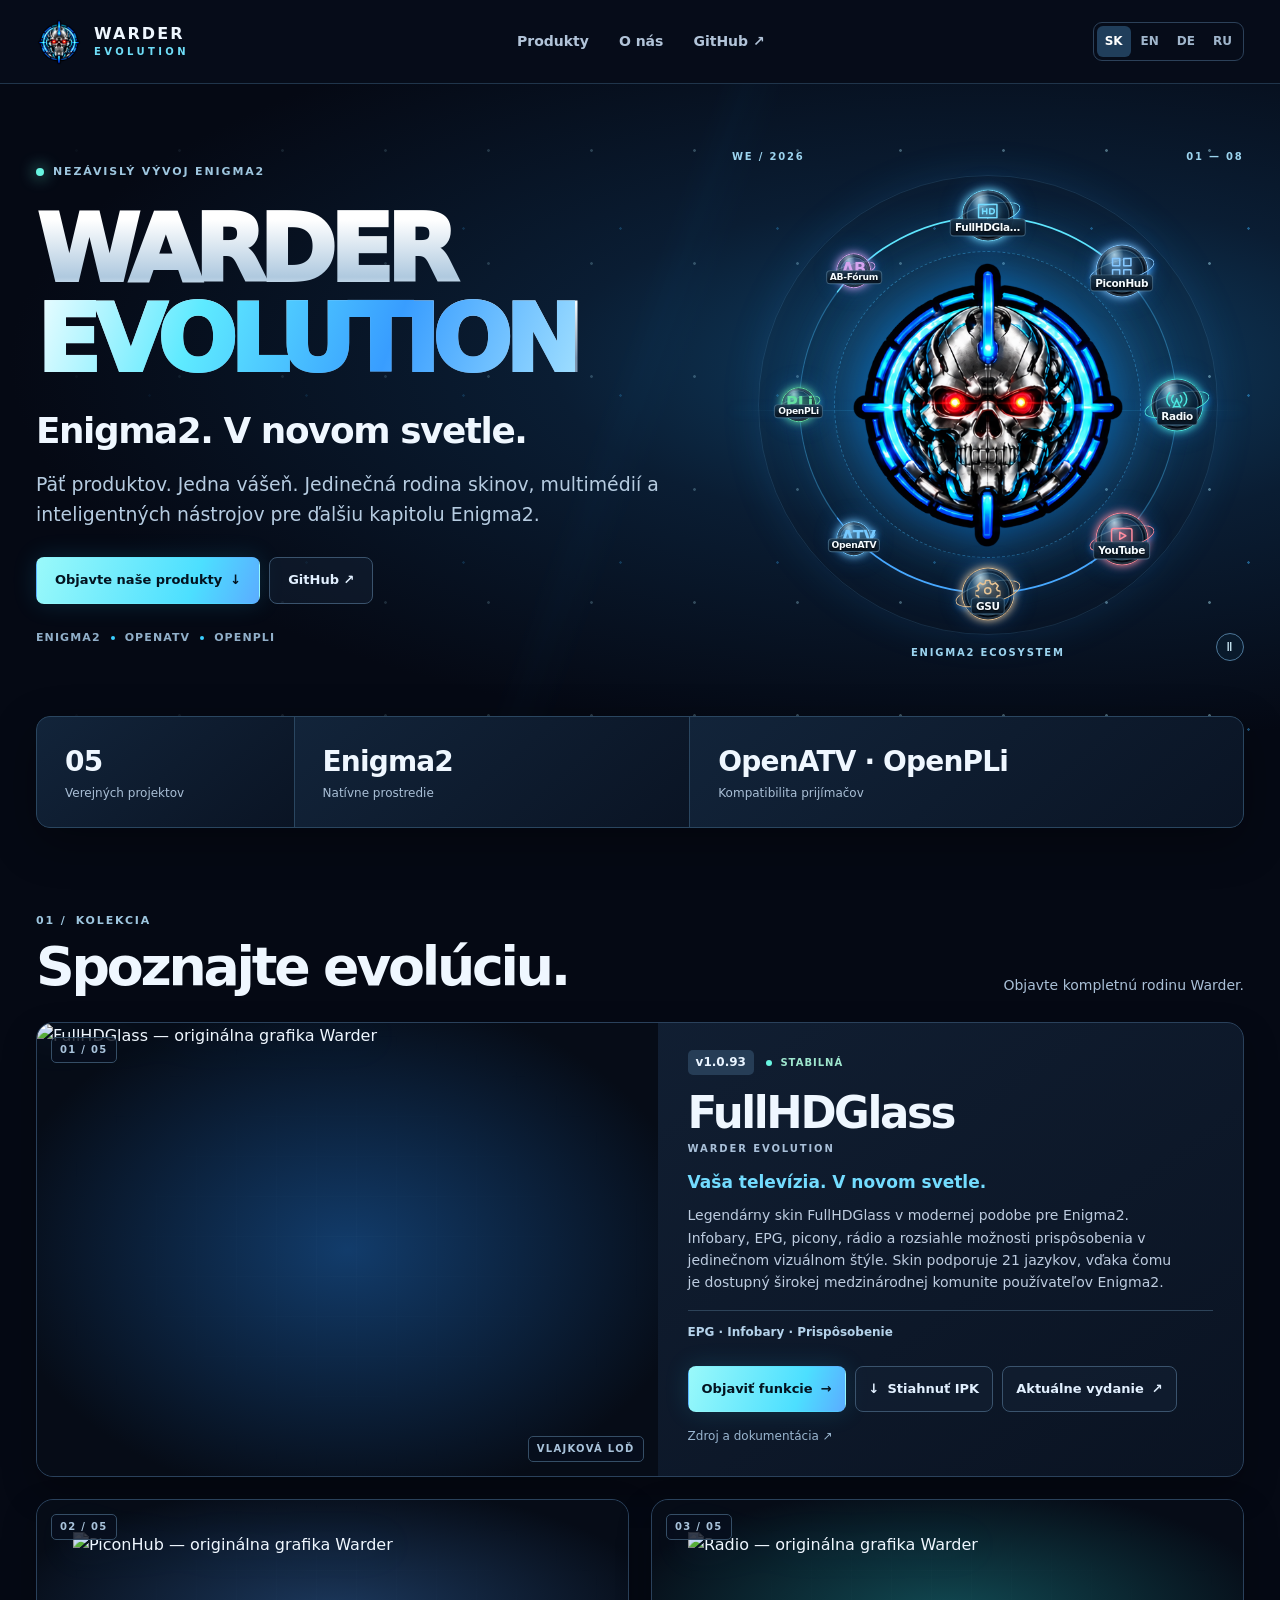
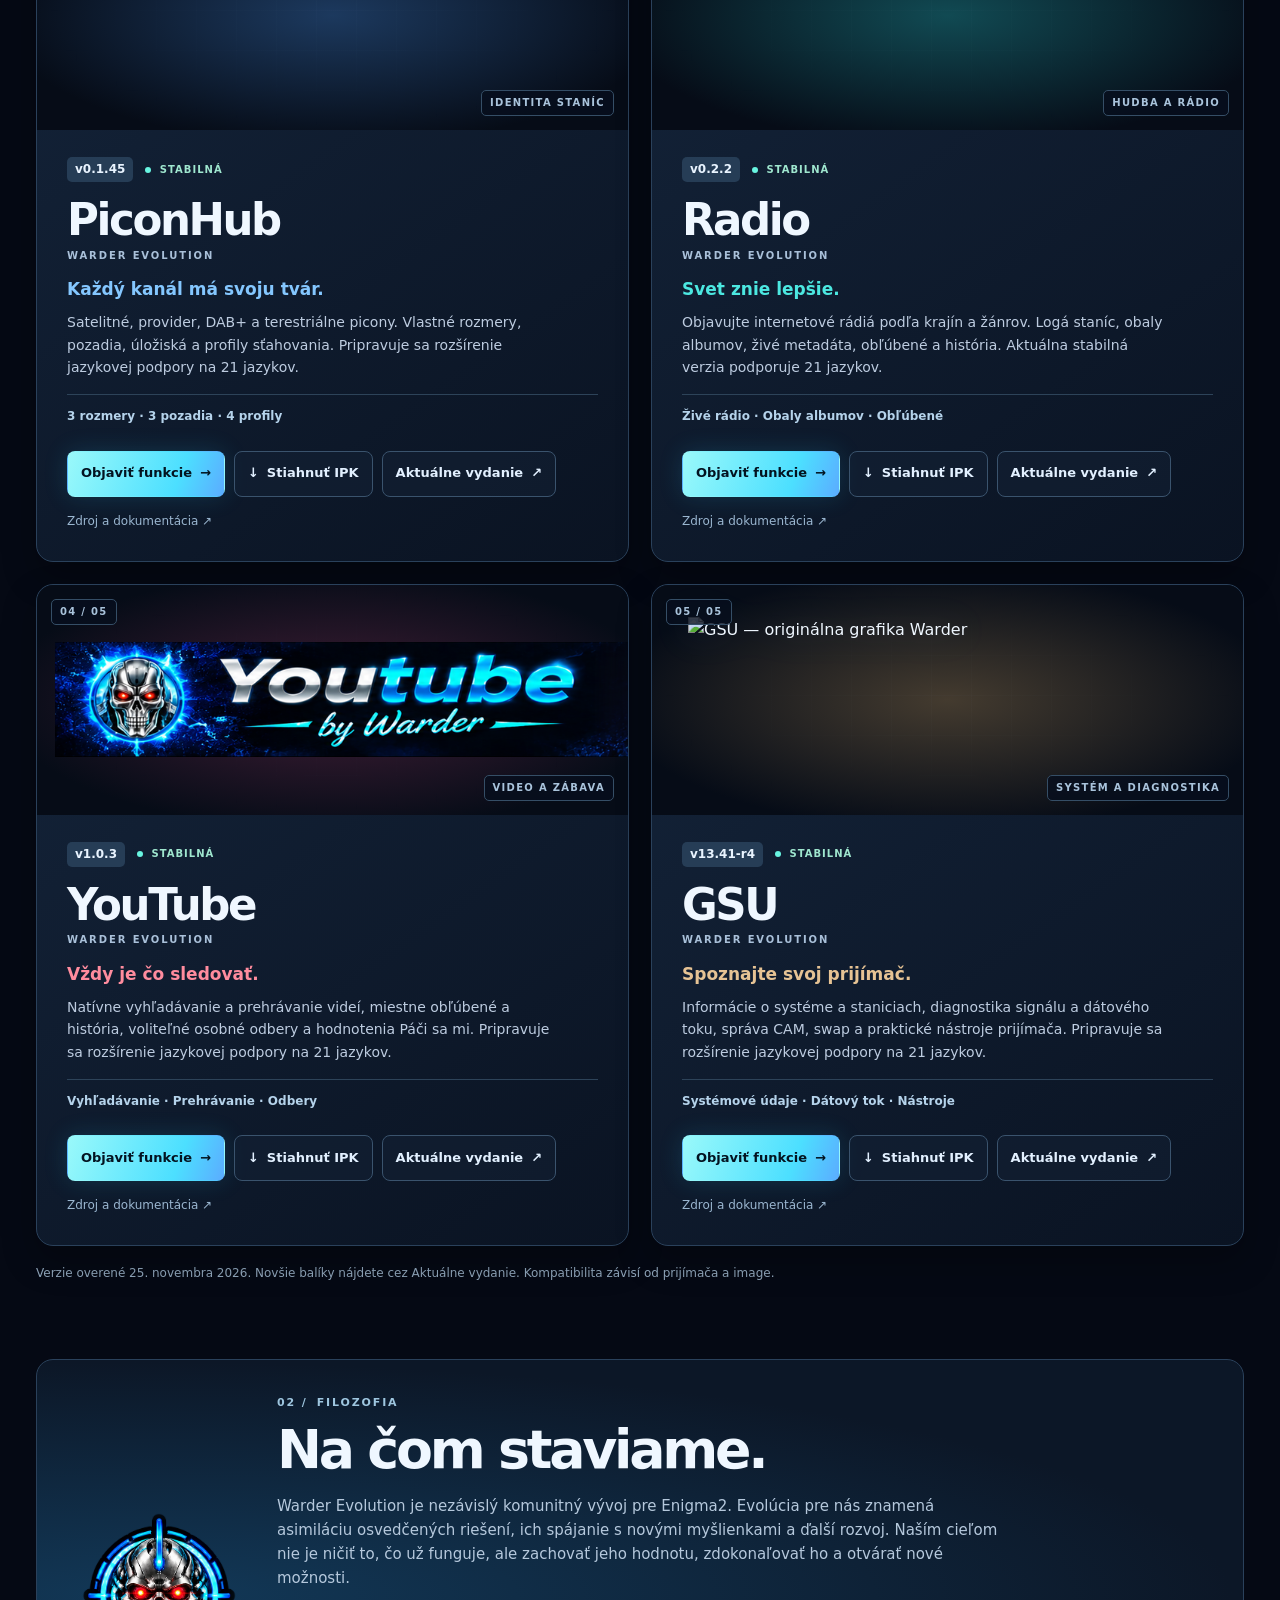
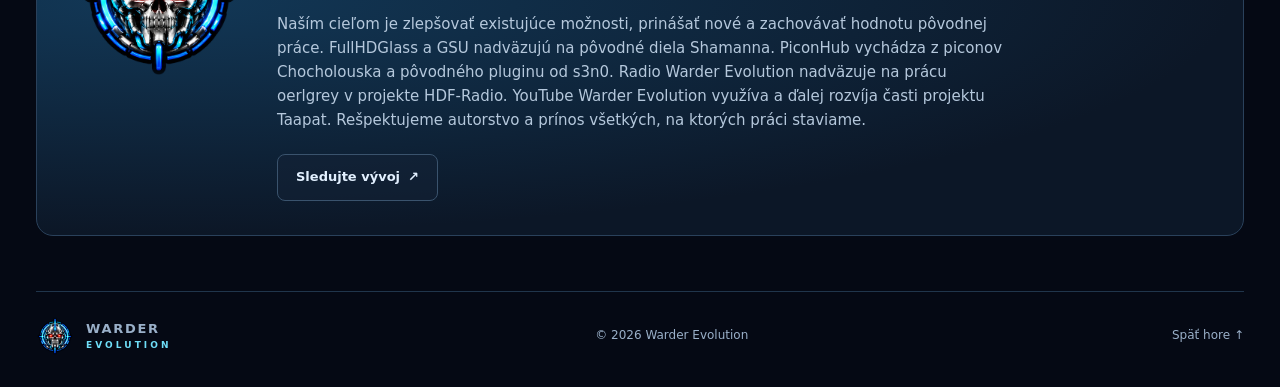
==== docs/index.html @ 446b2c95 "Make evolution the central principle of the Warder philosophy" ====
<!doctype html>
<html lang="sk" data-language="sk"><head><meta charset="utf-8"><meta name="viewport" content="width=device-width,initial-scale=1"><meta name="theme-color" content="#040813"><title data-text-sk="Warder Evolution — Enigma2. V novom svetle." data-text-en="Warder Evolution — Enigma2. Reimagined." data-text-de="Warder Evolution — Enigma2. Neu gedacht." data-text-ru="Warder Evolution — Enigma2. Новый взгляд.">Warder Evolution — Enigma2. V novom svetle.</title><meta name="description" content="Oficiálne projekty Warder Evolution pre Enigma2: FullHDGlass, PiconHub, Radio, YouTube a GSU." data-content-sk="Oficiálne projekty Warder Evolution pre Enigma2: FullHDGlass, PiconHub, Radio, YouTube a GSU." data-content-de="Offizielle Warder Evolution-Projekte für Enigma2: FullHDGlass, PiconHub, Radio, YouTube und GSU." data-content-ru="Официальные проекты Warder Evolution для Enigma2: FullHDGlass, PiconHub, Radio, YouTube и GSU." data-content-en="Official Warder Evolution projects for Enigma2: FullHDGlass, PiconHub, Radio, YouTube and GSU."><meta property="og:title" content="Warder Evolution — Enigma2. V novom svetle." data-content-sk="Warder Evolution — Enigma2. V novom svetle." data-content-en="Warder Evolution — Enigma2. Reimagined." data-content-de="Warder Evolution — Enigma2. Neu gedacht." data-content-ru="Warder Evolution — Enigma2. Новый взгляд."><meta property="og:description" content="Oficiálne projekty Warder Evolution pre Enigma2: FullHDGlass, PiconHub, Radio, YouTube a GSU." data-content-sk="Oficiálne projekty Warder Evolution pre Enigma2: FullHDGlass, PiconHub, Radio, YouTube a GSU." data-content-de="Offizielle Warder Evolution-Projekte für Enigma2: FullHDGlass, PiconHub, Radio, YouTube und GSU." data-content-ru="Официальные проекты Warder Evolution для Enigma2: FullHDGlass, PiconHub, Radio, YouTube и GSU." data-content-en="Five products. One passion."><meta property="og:url" content="https://warder-evolution.eu/"><meta property="og:image" content="https://warder-evolution.eu/portal-art/skull.png?v=20261125-skull1"><link rel="canonical" href="https://warder-evolution.eu/"><link rel="icon" href="portal-art/skull.png?v=20261125-skull1"><link rel="stylesheet" href="portal.css?v=20261125-orbit4"><script src="portal.js?v=20261125-langfix2" defer></script><link rel="stylesheet" href="portal-orbit.css?v=20261125-orbit6"><script src="portal-orbit.js?v=20261125-orbit5" defer></script><style id="warder-language-guard">span[hidden]{display:none!important}html[data-language="sk"] span[lang]:is(.sk,.en,.de,.ru):not([lang="sk"]){display:none!important}html[data-language="en"] span[lang]:is(.sk,.en,.de,.ru):not([lang="en"]){display:none!important}html[data-language="de"] span[lang]:is(.sk,.en,.de,.ru):not([lang="de"]){display:none!important}html[data-language="ru"] span[lang]:is(.sk,.en,.de,.ru):not([lang="ru"]){display:none!important}</style></head>
<body><a href="#main" class="skip"><span class="sk" lang="sk">Preskočiť na obsah</span><span class="en" lang="en" hidden>Skip to content</span><span class="de" lang="de" hidden>Zum Inhalt springen</span><span class="ru" lang="ru" hidden>Перейти к содержанию</span></a><header><nav class="shell nav" aria-label="Hlavná navigácia" data-aria-sk="Hlavná navigácia" data-aria-en="Main navigation" data-aria-de="Hauptnavigation" data-aria-ru="Главная навигация"><a class="brand" href="index.html"><img src="portal-art/skull.png?v=20261125-skull1" width="46" height="46" alt=""><span>WARDER<b>EVOLUTION</b></span></a><div class="nav-links"><a href="#products"><span class="sk" lang="sk">Produkty</span><span class="en" lang="en" hidden>Products</span><span class="de" lang="de" hidden>Produkte</span><span class="ru" lang="ru" hidden>Продукты</span></a><a href="#about"><span class="sk" lang="sk">O nás</span><span class="en" lang="en" hidden>About</span><span class="de" lang="de" hidden>Über uns</span><span class="ru" lang="ru" hidden>О нас</span></a><a href="https://github.com/Evolution-by-Warder">GitHub ↗</a></div><div class="languages" role="group" aria-label="Jazyk" data-aria-sk="Jazyk" data-aria-en="Language" data-aria-de="Sprache" data-aria-ru="Язык"><button data-lang="sk" lang="sk" aria-label="Slovenčina" aria-pressed="true">SK</button><button data-lang="en" lang="en" aria-label="English" aria-pressed="false">EN</button><button data-lang="de" lang="de" aria-label="Deutsch" aria-pressed="false">DE</button><button data-lang="ru" lang="ru" aria-label="Русский" aria-pressed="false">RU</button></div></nav></header>
<main id="main"><section class="hero"><div class="shell hero-inner"><div class="hero-copy"><div class="eyebrow"><i></i><span class="sk" lang="sk">NEZÁVISLÝ VÝVOJ ENIGMA2</span><span class="en" lang="en" hidden>INDEPENDENT ENIGMA2 DEVELOPMENT</span><span class="de" lang="de" hidden>UNABHÄNGIGE ENIGMA2-ENTWICKLUNG</span><span class="ru" lang="ru" hidden>НЕЗАВИСИМАЯ РАЗРАБОТКА ENIGMA2</span></div><h1>WARDER<br><span>EVOLUTION</span></h1><h2><span class="sk" lang="sk">Enigma2. V novom svetle.</span><span class="en" lang="en" hidden>Enigma2. Reimagined.</span><span class="de" lang="de" hidden>Enigma2. Neu gedacht.</span><span class="ru" lang="ru" hidden>Enigma2. Новый взгляд.</span></h2><p><span class="sk" lang="sk">Päť produktov. Jedna vášeň. Jedinečná rodina skinov, multimédií a inteligentných nástrojov pre ďalšiu kapitolu Enigma2.</span><span class="en" lang="en" hidden>Five products. One passion. A distinctive family of skins, entertainment and intelligent receiver tools for the next chapter of Enigma2.</span><span class="de" lang="de" hidden>Fünf Produkte. Eine Leidenschaft. Eine einzigartige Familie aus Skins, Unterhaltung und intelligenten Receiver-Werkzeugen für das nächste Kapitel von Enigma2.</span><span class="ru" lang="ru" hidden>Пять продуктов. Одна страсть. Уникальное семейство скинов, мультимедийных решений и умных инструментов для новой главы Enigma2.</span></p><div class="actions"><a class="btn primary" href="#products"><span class="sk" lang="sk">Objavte naše produkty</span><span class="en" lang="en" hidden>Explore the ecosystem</span><span class="de" lang="de" hidden>Das Ökosystem entdecken</span><span class="ru" lang="ru" hidden>Откройте для себя экосистему</span> ↓</a><a class="btn ghost" href="https://github.com/Evolution-by-Warder">GitHub ↗</a></div><div class="hero-platforms">ENIGMA2 <span></span> OPENATV <span></span> OPENPLI</div></div><div class="hero-visual"><div class="orbit o1"></div><div class="orbit o2"></div><div class="orbit o3"></div><div class="energy"></div><img class="skull" src="portal-art/skull.png?v=20261125-skull1" alt="" width="425" height="445"><span class="coord c1">WE / 2026</span><span class="coord c2">01 — 08</span><span class="coord c3">ENIGMA2 ECOSYSTEM</span><div class="beam"></div><template id="community-planets" data-target-count="8"><a href="https://www.opena.tv/" data-symbol="ATV" data-color="#76caff">OpenATV</a><a href="https://www.openpli.org/" data-symbol="PLi" data-color="#64dfa2">OpenPLi</a><a href="https://www.ab-forum.info/" data-symbol="AB" data-color="#d5a3ef">AB-Fórum</a></template><div class="planet-track" hidden></div><button class="orbit-toggle" type="button" hidden aria-label="Pozastaviť obeh planét">Ⅱ</button></div></div></section>
<div class="shell stats"><div><strong>05</strong><span><span class="sk" lang="sk">Verejných projektov</span><span class="en" lang="en" hidden>Public projects</span><span class="de" lang="de" hidden>Öffentliche Projekte</span><span class="ru" lang="ru" hidden>Открытые проекты</span></span></div><div><strong>Enigma2</strong><span><span class="sk" lang="sk">Natívne prostredie</span><span class="en" lang="en" hidden>Native experience</span><span class="de" lang="de" hidden>Native Benutzeroberfläche</span><span class="ru" lang="ru" hidden>Нативный интерфейс</span></span></div><div><strong>OpenATV · OpenPLi</strong><span><span class="sk" lang="sk">Kompatibilita prijímačov</span><span class="en" lang="en" hidden>Receiver compatibility</span><span class="de" lang="de" hidden>Receiver-Kompatibilität</span><span class="ru" lang="ru" hidden>Совместимость ресиверов</span></span></div></div>
<section class="shell catalog" id="products"><div class="section-heading"><div><div class="eyebrow">01 / <span class="sk" lang="sk">KOLEKCIA</span><span class="en" lang="en" hidden>THE COLLECTION</span><span class="de" lang="de" hidden>DIE KOLLEKTION</span><span class="ru" lang="ru" hidden>КОЛЛЕКЦИЯ</span></div><h2><span class="sk" lang="sk">Spoznajte evolúciu.</span><span class="en" lang="en" hidden>Meet the evolution.</span><span class="de" lang="de" hidden>Entdecken Sie die Evolution.</span><span class="ru" lang="ru" hidden>Познакомьтесь с эволюцией.</span></h2></div><p><span class="sk" lang="sk">Objavte kompletnú rodinu Warder.</span><span class="en" lang="en" hidden>Discover the complete Warder family.</span><span class="de" lang="de" hidden>Entdecken Sie die gesamte Warder-Familie.</span><span class="ru" lang="ru" hidden>Откройте для себя всё семейство Warder.</span></p></div><div class="products"><article class="product glass" id="glass" data-planet-icon="display"><div class="art"><span class="number">01 / 05</span><img src="https://raw.githubusercontent.com/Evolution-by-Warder/FullHDGlass-Warder-Evolution/08b5e6fe2870d8d6908b780c7a31ac18046da009/source/package-root/usr/share/enigma2/hd_glass17/prev.png" alt="FullHDGlass — originálna grafika Warder" data-alt-sk="FullHDGlass — originálna grafika Warder" data-alt-en="FullHDGlass — original Warder product artwork" data-alt-de="FullHDGlass — Originalgrafik von Warder" data-alt-ru="FullHDGlass — оригинальная графика Warder" ><span class="art-type"><span class="sk" lang="sk">VLAJKOVÁ LOĎ</span><span class="en" lang="en" hidden>THE FLAGSHIP</span><span class="de" lang="de" hidden>DAS FLAGGSCHIFF</span><span class="ru" lang="ru" hidden>ФЛАГМАН</span></span></div><div class="product-copy"><div class="meta"><span class="ver">v1.0.93</span><span class="status"><i></i> <span class="sk" lang="sk">STABILNÁ</span><span class="en" lang="en" hidden>STABLE</span><span class="de" lang="de" hidden>STABIL</span><span class="ru" lang="ru" hidden>СТАБИЛЬНАЯ</span></span></div><h3><a class="product-card-link" href="fullhdglass.html">FullHDGlass<small>WARDER EVOLUTION</small></a></h3><h4><span class="sk" lang="sk">Vaša televízia. V novom svetle.</span><span class="en" lang="en" hidden>Your television. Reimagined.</span><span class="de" lang="de" hidden>Ihr Fernsehen. Neu gedacht.</span><span class="ru" lang="ru" hidden>Ваше телевидение. Новый взгляд.</span></h4><p><span class="sk" lang="sk">Legendárny skin FullHDGlass v modernej podobe pre Enigma2. Infobary, EPG, picony, rádio a rozsiahle možnosti prispôsobenia v jedinečnom vizuálnom štýle. Skin podporuje 21 jazykov, vďaka čomu je dostupný širokej medzinárodnej komunite používateľov Enigma2.</span><span class="en" lang="en" hidden>The legendary FullHDGlass skin, evolved for modern Enigma2. Infobars, EPG, picons, radio and extensive personalisation in one distinctive visual experience. The skin supports 21 languages, making it accessible to the international Enigma2 community.</span><span class="de" lang="de" hidden>Der legendäre FullHDGlass-Skin, weiterentwickelt für modernes Enigma2. Infoleisten, EPG, Picons, Radio und umfangreiche Personalisierung in einem unverwechselbaren Design. Der Skin unterstützt 21 Sprachen und ist damit für die internationale Enigma2-Community zugänglich.</span><span class="ru" lang="ru" hidden>Легендарный скин FullHDGlass, обновлённый для современной Enigma2. Инфобары, EPG, пиконы, радио и широкие возможности персонализации в едином узнаваемом стиле. Скин поддерживает 21 язык и доступен международному сообществу Enigma2.</span></p><div class="features"><span class="sk" lang="sk">EPG · Infobary · Prispôsobenie</span><span class="en" lang="en" hidden>EPG · Infobars · Personalisation</span><span class="de" lang="de" hidden>EPG · Infoleisten · Personalisierung</span><span class="ru" lang="ru" hidden>EPG · Инфобары · Персонализация</span></div><div class="actions"><a class="btn primary" href="fullhdglass.html"><span class="sk" lang="sk">Objaviť funkcie</span><span class="en" lang="en" hidden>Discover features</span><span class="de" lang="de" hidden>Funktionen entdecken</span><span class="ru" lang="ru" hidden>Изучить возможности</span> →</a><a class="btn ghost" href="https://github.com/Evolution-by-Warder/FullHDGlass-Warder-Evolution/releases/download/v1.0.93/enigma2-plugin-skins-fullhdglass_1.0.93_all.ipk">↓ <span class="sk" lang="sk">Stiahnuť IPK</span><span class="en" lang="en" hidden>Download IPK</span><span class="de" lang="de" hidden>IPK herunterladen</span><span class="ru" lang="ru" hidden>Скачать IPK</span></a><a class="btn ghost" href="https://github.com/Evolution-by-Warder/FullHDGlass-Warder-Evolution/releases/latest"><span class="sk" lang="sk">Aktuálne vydanie</span><span class="en" lang="en" hidden>Latest release</span><span class="de" lang="de" hidden>Neueste Version</span><span class="ru" lang="ru" hidden>Последняя версия</span> ↗</a></div><div class="details"><a href="https://github.com/Evolution-by-Warder/FullHDGlass-Warder-Evolution"><span class="sk" lang="sk">Zdroj a dokumentácia</span><span class="en" lang="en" hidden>Source &amp; documentation</span><span class="de" lang="de" hidden>Quellcode und Dokumentation</span><span class="ru" lang="ru" hidden>Исходный код и документация</span> ↗</a></div></div></article><article class="product picon" id="picon" data-planet-icon="grid"><div class="art"><span class="number">02 / 05</span><img src="https://raw.githubusercontent.com/Evolution-by-Warder/PiconHub-Warder-Evolution/36c2ee583a073f28aa134f26f960556ee0585b25/plugin/artwork/templates/warder-brand/piconhub-master.png" alt="PiconHub — originálna grafika Warder" data-alt-sk="PiconHub — originálna grafika Warder" data-alt-en="PiconHub — original Warder product artwork" data-alt-de="PiconHub — Originalgrafik von Warder" data-alt-ru="PiconHub — оригинальная графика Warder" loading="lazy"><span class="art-type"><span class="sk" lang="sk">IDENTITA STANÍC</span><span class="en" lang="en" hidden>CHANNEL IDENTITY</span><span class="de" lang="de" hidden>SENDERIDENTITÄT</span><span class="ru" lang="ru" hidden>СТИЛЬ КАНАЛОВ</span></span></div><div class="product-copy"><div class="meta"><span class="ver">v0.1.45</span><span class="status"><i></i> <span class="sk" lang="sk">STABILNÁ</span><span class="en" lang="en" hidden>STABLE</span><span class="de" lang="de" hidden>STABIL</span><span class="ru" lang="ru" hidden>СТАБИЛЬНАЯ</span></span></div><h3><a class="product-card-link" href="piconhub.html">PiconHub<small>WARDER EVOLUTION</small></a></h3><h4><span class="sk" lang="sk">Každý kanál má svoju tvár.</span><span class="en" lang="en" hidden>Every channel has a face.</span><span class="de" lang="de" hidden>Jeder Sender hat ein Gesicht.</span><span class="ru" lang="ru" hidden>У каждого канала своё лицо.</span></h4><p><span class="sk" lang="sk">Satelitné, provider, DAB+ a terestriálne picony. Vlastné rozmery, pozadia, úložiská a profily sťahovania. Pripravuje sa rozšírenie jazykovej podpory na 21 jazykov.</span><span class="en" lang="en" hidden>Satellite, provider, DAB+ and terrestrial picons. Choose your dimensions, backgrounds, storage and download profiles. Language support is planned to expand to 21 languages.</span><span class="de" lang="de" hidden>Satelliten-, Anbieter-, DAB+- und terrestrische Picons. Wählen Sie Größen, Hintergründe, Speicherort und Downloadprofile. Die Erweiterung der Sprachunterstützung auf 21 Sprachen ist geplant.</span><span class="ru" lang="ru" hidden>Спутниковые, провайдерские, DAB+ и эфирные пиконы. Выбирайте размеры, фоны, место хранения и профили загрузки. Планируется расширение языковой поддержки до 21 языка.</span></p><div class="features"><span class="sk" lang="sk">3 rozmery · 3 pozadia · 4 profily</span><span class="en" lang="en" hidden>3 sizes · 3 backgrounds · 4 profiles</span><span class="de" lang="de" hidden>3 Größen · 3 Hintergründe · 4 Profile</span><span class="ru" lang="ru" hidden>3 размера · 3 фона · 4 профиля</span></div><div class="actions"><a class="btn primary" href="piconhub.html"><span class="sk" lang="sk">Objaviť funkcie</span><span class="en" lang="en" hidden>Discover features</span><span class="de" lang="de" hidden>Funktionen entdecken</span><span class="ru" lang="ru" hidden>Изучить возможности</span> →</a><a class="btn ghost" href="https://github.com/Evolution-by-Warder/PiconHub-Warder-Evolution/releases/download/v0.1.45/enigma2-plugin-extensions-piconhub_0.1.45_all.ipk">↓ <span class="sk" lang="sk">Stiahnuť IPK</span><span class="en" lang="en" hidden>Download IPK</span><span class="de" lang="de" hidden>IPK herunterladen</span><span class="ru" lang="ru" hidden>Скачать IPK</span></a><a class="btn ghost" href="https://github.com/Evolution-by-Warder/PiconHub-Warder-Evolution/releases/latest"><span class="sk" lang="sk">Aktuálne vydanie</span><span class="en" lang="en" hidden>Latest release</span><span class="de" lang="de" hidden>Neueste Version</span><span class="ru" lang="ru" hidden>Последняя версия</span> ↗</a></div><div class="details"><a href="https://github.com/Evolution-by-Warder/PiconHub-Warder-Evolution"><span class="sk" lang="sk">Zdroj a dokumentácia</span><span class="en" lang="en" hidden>Source &amp; documentation</span><span class="de" lang="de" hidden>Quellcode und Dokumentation</span><span class="ru" lang="ru" hidden>Исходный код и документация</span> ↗</a></div></div></article><article class="product radio" id="radio" data-planet-icon="radio"><div class="art"><span class="number">03 / 05</span><img src="https://raw.githubusercontent.com/Evolution-by-Warder/Radio-Warder-Evolution/0c540f72bbe47e8ba2020b6e7ecff64c8a9edb44/src/WarderRadio/artwork/warder-radio-logo.png" alt="Radio — originálna grafika Warder" data-alt-sk="Radio — originálna grafika Warder" data-alt-en="Radio — original Warder product artwork" data-alt-de="Radio — Originalgrafik von Warder" data-alt-ru="Radio — оригинальная графика Warder" loading="lazy"><span class="art-type"><span class="sk" lang="sk">HUDBA A RÁDIO</span><span class="en" lang="en" hidden>MUSIC &amp; RADIO</span><span class="de" lang="de" hidden>MUSIK UND RADIO</span><span class="ru" lang="ru" hidden>МУЗЫКА И РАДИО</span></span></div><div class="product-copy"><div class="meta"><span class="ver">v0.2.2</span><span class="status"><i></i> <span class="sk" lang="sk">STABILNÁ</span><span class="en" lang="en" hidden>STABLE</span><span class="de" lang="de" hidden>STABIL</span><span class="ru" lang="ru" hidden>СТАБИЛЬНАЯ</span></span></div><h3><a class="product-card-link" href="radio.html">Radio<small>WARDER EVOLUTION</small></a></h3><h4><span class="sk" lang="sk">Svet znie lepšie.</span><span class="en" lang="en" hidden>The world sounds better.</span><span class="de" lang="de" hidden>Die Welt klingt besser.</span><span class="ru" lang="ru" hidden>Мир звучит лучше.</span></h4><p><span class="sk" lang="sk">Objavujte internetové rádiá podľa krajín a žánrov. Logá staníc, obaly albumov, živé metadáta, obľúbené a história. Aktuálna stabilná verzia podporuje 21 jazykov.</span><span class="en" lang="en" hidden>Discover internet radio by country and genre, with station logos, album artwork, live metadata, favourites and history. The current stable version supports 21 languages.</span><span class="de" lang="de" hidden>Entdecken Sie Internetradio nach Land und Genre, mit Senderlogos, Albumcovern, Live-Metadaten, Favoriten und Verlauf. Die aktuelle stabile Version unterstützt 21 Sprachen.</span><span class="ru" lang="ru" hidden>Открывайте интернет-радио по странам и жанрам, с логотипами станций, обложками альбомов, метаданными, избранным и историей. Текущая стабильная версия поддерживает 21 язык.</span></p><div class="features"><span class="sk" lang="sk">Živé rádio · Obaly albumov · Obľúbené</span><span class="en" lang="en" hidden>Live radio · Album artwork · Favourites</span><span class="de" lang="de" hidden>Live-Radio · Albumcover · Favoriten</span><span class="ru" lang="ru" hidden>Радио · Обложки альбомов · Избранное</span></div><div class="actions"><a class="btn primary" href="radio.html"><span class="sk" lang="sk">Objaviť funkcie</span><span class="en" lang="en" hidden>Discover features</span><span class="de" lang="de" hidden>Funktionen entdecken</span><span class="ru" lang="ru" hidden>Изучить возможности</span> →</a><a class="btn ghost" href="https://github.com/Evolution-by-Warder/Radio-Warder-Evolution/releases/download/warder-radio-v0.2.2/enigma2-plugin-extensions-radio-warder-evolution_0.2.2_all.ipk">↓ <span class="sk" lang="sk">Stiahnuť IPK</span><span class="en" lang="en" hidden>Download IPK</span><span class="de" lang="de" hidden>IPK herunterladen</span><span class="ru" lang="ru" hidden>Скачать IPK</span></a><a class="btn ghost" href="https://github.com/Evolution-by-Warder/Radio-Warder-Evolution/releases/latest"><span class="sk" lang="sk">Aktuálne vydanie</span><span class="en" lang="en" hidden>Latest release</span><span class="de" lang="de" hidden>Neueste Version</span><span class="ru" lang="ru" hidden>Последняя версия</span> ↗</a></div><div class="details"><a href="https://github.com/Evolution-by-Warder/Radio-Warder-Evolution"><span class="sk" lang="sk">Zdroj a dokumentácia</span><span class="en" lang="en" hidden>Source &amp; documentation</span><span class="de" lang="de" hidden>Quellcode und Dokumentation</span><span class="ru" lang="ru" hidden>Исходный код и документация</span> ↗</a></div></div></article><article class="product youtube" id="youtube" data-planet-icon="play"><div class="art"><span class="number">04 / 05</span><img src="portal-art/youtube-header.png" alt="YouTube — originálna grafika Warder" data-alt-sk="YouTube — originálna grafika Warder" data-alt-en="YouTube — original Warder product artwork" data-alt-de="YouTube — Originalgrafik von Warder" data-alt-ru="YouTube — оригинальная графика Warder" loading="lazy"><span class="art-type"><span class="sk" lang="sk">VIDEO A ZÁBAVA</span><span class="en" lang="en" hidden>VIDEO &amp; ENTERTAINMENT</span><span class="de" lang="de" hidden>VIDEO UND UNTERHALTUNG</span><span class="ru" lang="ru" hidden>ВИДЕО И РАЗВЛЕЧЕНИЯ</span></span></div><div class="product-copy"><div class="meta"><span class="ver">v1.0.3</span><span class="status"><i></i> <span class="sk" lang="sk">STABILNÁ</span><span class="en" lang="en" hidden>STABLE</span><span class="de" lang="de" hidden>STABIL</span><span class="ru" lang="ru" hidden>СТАБИЛЬНАЯ</span></span></div><h3><a class="product-card-link" href="youtube-warder.html">YouTube<small>WARDER EVOLUTION</small></a></h3><h4><span class="sk" lang="sk">Vždy je čo sledovať.</span><span class="en" lang="en" hidden>More to watch.</span><span class="de" lang="de" hidden>Mehr zu sehen.</span><span class="ru" lang="ru" hidden>Больше интересных видео.</span></h4><p><span class="sk" lang="sk">Natívne vyhľadávanie a prehrávanie videí, miestne obľúbené a história, voliteľné osobné odbery a hodnotenia Páči sa mi. Pripravuje sa rozšírenie jazykovej podpory na 21 jazykov.</span><span class="en" lang="en" hidden>Native video search and playback, local favourites and history, optional personal subscriptions and Likes. Language support is planned to expand to 21 languages.</span><span class="de" lang="de" hidden>Native Videosuche und Wiedergabe, lokale Favoriten und Verlauf sowie optionale persönliche Abos und Likes. Die Erweiterung der Sprachunterstützung auf 21 Sprachen ist geplant.</span><span class="ru" lang="ru" hidden>Нативный поиск и воспроизведение видео, локальное избранное и история, опциональные личные подписки и отметки «Нравится». Планируется расширение языковой поддержки до 21 языка.</span></p><div class="features"><span class="sk" lang="sk">Vyhľadávanie · Prehrávanie · Odbery</span><span class="en" lang="en" hidden>Video search · Native playback · Subscriptions</span><span class="de" lang="de" hidden>Videosuche · Native Wiedergabe · Abos</span><span class="ru" lang="ru" hidden>Поиск видео · Нативное воспроизведение · Подписки</span></div><div class="actions"><a class="btn primary" href="youtube-warder.html"><span class="sk" lang="sk">Objaviť funkcie</span><span class="en" lang="en" hidden>Discover features</span><span class="de" lang="de" hidden>Funktionen entdecken</span><span class="ru" lang="ru" hidden>Изучить возможности</span> →</a><a class="btn ghost" href="https://github.com/Evolution-by-Warder/YouTube-Warder-Evolution/releases/download/youtube-warder-v1.0.3/enigma2-plugin-extensions-youtube-warder-evolution_1.0.3_all.ipk">↓ <span class="sk" lang="sk">Stiahnuť IPK</span><span class="en" lang="en" hidden>Download IPK</span><span class="de" lang="de" hidden>IPK herunterladen</span><span class="ru" lang="ru" hidden>Скачать IPK</span></a><a class="btn ghost" href="https://github.com/Evolution-by-Warder/YouTube-Warder-Evolution/releases/latest"><span class="sk" lang="sk">Aktuálne vydanie</span><span class="en" lang="en" hidden>Latest release</span><span class="de" lang="de" hidden>Neueste Version</span><span class="ru" lang="ru" hidden>Последняя версия</span> ↗</a></div><div class="details"><a href="https://github.com/Evolution-by-Warder/YouTube-Warder-Evolution"><span class="sk" lang="sk">Zdroj a dokumentácia</span><span class="en" lang="en" hidden>Source &amp; documentation</span><span class="de" lang="de" hidden>Quellcode und Dokumentation</span><span class="ru" lang="ru" hidden>Исходный код и документация</span> ↗</a></div></div></article><article class="product gsu" id="gsu" data-planet-icon="gear"><div class="art"><span class="number">05 / 05</span><img src="https://raw.githubusercontent.com/Evolution-by-Warder/GSU-Warder-Evolution/b173e1cdf7eb30d11821129ba3a0d14971813d76/plugin/artwork/warder-plugin-master.png" alt="GSU — originálna grafika Warder" data-alt-sk="GSU — originálna grafika Warder" data-alt-en="GSU — original Warder product artwork" data-alt-de="GSU — Originalgrafik von Warder" data-alt-ru="GSU — оригинальная графика Warder" loading="lazy"><span class="art-type"><span class="sk" lang="sk">SYSTÉM A DIAGNOSTIKA</span><span class="en" lang="en" hidden>SYSTEM &amp; DIAGNOSTICS</span><span class="de" lang="de" hidden>SYSTEM UND DIAGNOSE</span><span class="ru" lang="ru" hidden>СИСТЕМА И ДИАГНОСТИКА</span></span></div><div class="product-copy"><div class="meta"><span class="ver">v13.41-r4</span><span class="status"><i></i> <span class="sk" lang="sk">STABILNÁ</span><span class="en" lang="en" hidden>STABLE</span><span class="de" lang="de" hidden>STABIL</span><span class="ru" lang="ru" hidden>СТАБИЛЬНАЯ</span></span></div><h3><a class="product-card-link" href="gsu.html">GSU<small>WARDER EVOLUTION</small></a></h3><h4><span class="sk" lang="sk">Spoznajte svoj prijímač.</span><span class="en" lang="en" hidden>Know your receiver.</span><span class="de" lang="de" hidden>Lernen Sie Ihren Receiver kennen.</span><span class="ru" lang="ru" hidden>Узнайте свой ресивер.</span></h4><p><span class="sk" lang="sk">Informácie o systéme a staniciach, diagnostika signálu a dátového toku, správa CAM, swap a praktické nástroje prijímača. Pripravuje sa rozšírenie jazykovej podpory na 21 jazykov.</span><span class="en" lang="en" hidden>System and channel information, signal and bitrate diagnostics, CAM management, swap and practical receiver utilities. Language support is planned to expand to 21 languages.</span><span class="de" lang="de" hidden>System- und Senderinformationen, Signal- und Bitratendiagnose, CAM-Verwaltung, Swap und praktische Receiver-Werkzeuge. Die Erweiterung der Sprachunterstützung auf 21 Sprachen ist geplant.</span><span class="ru" lang="ru" hidden>Информация о системе и каналах, диагностика сигнала и битрейта, управление CAM, swap и полезные инструменты ресивера. Планируется расширение языковой поддержки до 21 языка.</span></p><div class="features"><span class="sk" lang="sk">Systémové údaje · Dátový tok · Nástroje</span><span class="en" lang="en" hidden>System info · Bitrate · Receiver tools</span><span class="de" lang="de" hidden>Systeminfo · Bitrate · Receiver-Werkzeuge</span><span class="ru" lang="ru" hidden>Системные данные · Битрейт · Инструменты</span></div><div class="actions"><a class="btn primary" href="gsu.html"><span class="sk" lang="sk">Objaviť funkcie</span><span class="en" lang="en" hidden>Discover features</span><span class="de" lang="de" hidden>Funktionen entdecken</span><span class="ru" lang="ru" hidden>Изучить возможности</span> →</a><a class="btn ghost" href="https://github.com/Evolution-by-Warder/GSU-Warder-Evolution/releases/download/v13.41-r4/enigma2-plugin-extensions-gsu_13.41-r4_all.ipk">↓ <span class="sk" lang="sk">Stiahnuť IPK</span><span class="en" lang="en" hidden>Download IPK</span><span class="de" lang="de" hidden>IPK herunterladen</span><span class="ru" lang="ru" hidden>Скачать IPK</span></a><a class="btn ghost" href="https://github.com/Evolution-by-Warder/GSU-Warder-Evolution/releases/latest"><span class="sk" lang="sk">Aktuálne vydanie</span><span class="en" lang="en" hidden>Latest release</span><span class="de" lang="de" hidden>Neueste Version</span><span class="ru" lang="ru" hidden>Последняя версия</span> ↗</a></div><div class="details"><a href="https://github.com/Evolution-by-Warder/GSU-Warder-Evolution"><span class="sk" lang="sk">Zdroj a dokumentácia</span><span class="en" lang="en" hidden>Source &amp; documentation</span><span class="de" lang="de" hidden>Quellcode und Dokumentation</span><span class="ru" lang="ru" hidden>Исходный код и документация</span> ↗</a></div></div></article></div><p class="snapshot"><span class="sk" lang="sk">Verzie overené 25. novembra 2026. Novšie balíky nájdete cez Aktuálne vydanie. Kompatibilita závisí od prijímača a image.</span><span class="en" lang="en" hidden>Versions verified 25 November 2026. Use Latest release to find newer builds. Compatibility depends on your receiver and image.</span><span class="de" lang="de" hidden>Versionen geprüft am 25. November 2026. Neuere Builds finden Sie unter Neueste Version. Die Kompatibilität hängt von Receiver und Image ab.</span><span class="ru" lang="ru" hidden>Версии проверены 25 ноября 2026 г. Новые сборки доступны по ссылке «Последняя версия». Совместимость зависит от ресивера и образа.</span></p></section>
<section id="about" class="shell about"><div class="about-icon"><img src="portal-art/skull.png?v=20261125-skull1" alt="" loading="lazy"></div><div><div class="eyebrow">02 / <span class="sk" lang="sk">FILOZOFIA</span><span class="en" lang="en" hidden>THE PHILOSOPHY</span><span class="de" lang="de" hidden>DIE PHILOSOPHIE</span><span class="ru" lang="ru" hidden>ФИЛОСОФИЯ</span></div><h2><span class="sk" lang="sk">Na čom staviame.</span><span class="en" lang="en" hidden>What we build on.</span><span class="de" lang="de" hidden>Worauf wir aufbauen.</span><span class="ru" lang="ru" hidden>На чём мы строим.</span></h2><p><span class="sk" lang="sk">Warder Evolution je nezávislý komunitný vývoj pre Enigma2. Evolúcia pre nás znamená asimiláciu osvedčených riešení, ich spájanie s novými myšlienkami a ďalší rozvoj. Naším cieľom nie je ničiť to, čo už funguje, ale zachovať jeho hodnotu, zdokonaľovať ho a otvárať nové možnosti.</span><span class="en" lang="en" hidden>Warder Evolution is an independent community development project for Enigma2. For us, evolution means assimilating proven solutions, combining them with new ideas and developing them further. Our aim is not to destroy what already works, but to preserve its value, improve it and open up new possibilities.</span><span class="de" lang="de" hidden>Warder Evolution ist ein unabhängiges Community-Entwicklungsprojekt für Enigma2. Evolution bedeutet für uns, bewährte Lösungen zu assimilieren, sie mit neuen Ideen zu verbinden und weiterzuentwickeln. Unser Ziel ist es nicht, zu zerstören, was bereits funktioniert, sondern dessen Wert zu bewahren, es zu verbessern und neue Möglichkeiten zu eröffnen.</span><span class="ru" lang="ru" hidden>Warder Evolution — независимый проект сообщества по развитию Enigma2. Для нас эволюция означает ассимиляцию проверенных решений, их объединение с новыми идеями и дальнейшее развитие. Наша цель — не разрушать то, что уже работает, а сохранять его ценность, совершенствовать и открывать новые возможности.</span></p><p><span class="sk" lang="sk">Naším cieľom je zlepšovať existujúce možnosti, prinášať nové a zachovávať hodnotu pôvodnej práce. FullHDGlass a GSU nadväzujú na pôvodné diela Shamanna. PiconHub vychádza z piconov Chocholouska a pôvodného pluginu od s3n0. Radio Warder Evolution nadväzuje na prácu oerlgrey v projekte HDF-Radio. YouTube Warder Evolution využíva a ďalej rozvíja časti projektu Taapat. Rešpektujeme autorstvo a prínos všetkých, na ktorých práci staviame.</span><span class="en" lang="en" hidden>Our aim is to improve existing capabilities, introduce new ones and preserve the value of the original work. FullHDGlass and GSU build on the original work of Shamann. PiconHub draws on Chocholousek's picons and the original plugin by s3n0. Radio Warder Evolution builds on oerlgrey's work on HDF-Radio. YouTube Warder Evolution incorporates and further develops parts of Taapat's project. We respect the authorship and contributions of everyone whose work we build on.</span><span class="de" lang="de" hidden>Unser Ziel ist es, bestehende Möglichkeiten zu verbessern, neue zu schaffen und den Wert der ursprünglichen Arbeit zu bewahren. FullHDGlass und GSU bauen auf den ursprünglichen Arbeiten von Shamann auf. PiconHub basiert auf den Picons von Chocholousek und dem ursprünglichen Plugin von s3n0. Radio Warder Evolution knüpft an die Arbeit von oerlgrey am Projekt HDF-Radio an. YouTube Warder Evolution nutzt Teile des Projekts von Taapat und entwickelt sie weiter. Wir respektieren die Urheberschaft und die Beiträge aller, auf deren Arbeit wir aufbauen.</span><span class="ru" lang="ru" hidden>Наша цель — совершенствовать существующие возможности, создавать новые и сохранять ценность первоначальной работы. FullHDGlass и GSU основаны на оригинальных работах Shamann. PiconHub опирается на пиконы Chocholousek и оригинальный плагин s3n0. Radio Warder Evolution опирается на работу oerlgrey над проектом HDF-Radio. YouTube Warder Evolution использует и развивает компоненты проекта Taapat. Мы уважаем авторство и вклад всех, на чью работу опираемся.</span></p><a class="btn ghost" href="https://github.com/Evolution-by-Warder"><span class="sk" lang="sk">Sledujte vývoj</span><span class="en" lang="en" hidden>Follow development</span><span class="de" lang="de" hidden>Entwicklung verfolgen</span><span class="ru" lang="ru" hidden>Следить за разработкой</span> ↗</a></div></section>
</main><footer class="shell footer"><a class="brand" href="index.html"><img src="portal-art/skull.png?v=20261125-skull1" width="46" height="46" alt=""><span>WARDER<b>EVOLUTION</b></span></a><span>© 2026 Warder Evolution</span><a href="#main"><span class="sk" lang="sk">Späť hore</span><span class="en" lang="en" hidden>Back to top</span><span class="de" lang="de" hidden>Nach oben</span><span class="ru" lang="ru" hidden>Наверх</span> ↑</a></footer></body></html>
---- docs/portal.css ----
:root{color-scheme:dark;--bg:#050914;--fg:#eff7ff;--muted:#a9bfd6;--line:#253d58;--cyan:#52e7ff;--max:1250px}*{box-sizing:border-box}html{scroll-behavior:smooth;scroll-padding-top:32px}html[data-language=sk] .en[lang="en"],html[data-language=sk] .de[lang="de"],html[data-language=sk] .ru[lang="ru"],html[data-language=en] .sk[lang="sk"],html[data-language=en] .de[lang="de"],html[data-language=en] .ru[lang="ru"],html[data-language=de] .sk[lang="sk"],html[data-language=de] .en[lang="en"],html[data-language=de] .ru[lang="ru"],html[data-language=ru] .sk[lang="sk"],html[data-language=ru] .en[lang="en"],html[data-language=ru] .de[lang="de"]{display:none!important}body{margin:0;background:#050914;color:var(--fg);font-family:system-ui,-apple-system,"Segoe UI",sans-serif;line-height:1.6}a{text-decoration:none;color:inherit}button{font:inherit;cursor:pointer}a:focus-visible,button:focus-visible{outline:3px solid #7df3ff;outline-offset:5px}.shell{width:min(var(--max),calc(100% - 72px));margin:auto}.skip{position:absolute;top:-100px;left:15px;background:#7df3ff;color:#031225;padding:10px;z-index:20}.skip:focus{top:10px}header{border-bottom:1px solid #20354b;background:#060c19}.nav{height:83px;display:flex;align-items:center;justify-content:space-between;gap:22px}.brand{display:flex;align-items:center;gap:12px;font-size:16px;font-weight:900;letter-spacing:.13em;line-height:1.07;white-space:nowrap}.brand img{width:46px;height:46px;object-fit:contain;border-radius:50%}.brand b{display:block;font-size:10px;letter-spacing:.34em;color:#6fdef8;margin-top:5px}.nav-links{display:flex;gap:30px;align-items:center;color:#b2c4d9;font-size:14px;font-weight:650}.nav-links a:hover,.details a:hover{color:var(--cyan)}.languages{border:1px solid #2c4159;display:flex;padding:3px;border-radius:9px;gap:2px}.languages button{border:0;background:transparent;color:#a0b6cc;padding:6px 10px;font-weight:750;font-size:12px;border-radius:6px}.languages button[aria-pressed=true]{color:white;background:#203e5b}.hero{position:relative;overflow:hidden;isolation:isolate;background:radial-gradient(ellipse at 77% 42%,#104268 0%,#0a1d33 31%,#050914 70%)}.hero:before{content:"";position:absolute;inset:0;z-index:-1;opacity:.45;background-image:radial-gradient(circle,#b3eeff 0 1px,transparent 1.7px),radial-gradient(circle,#3bb4ff 0 1px,transparent 1.5px),linear-gradient(110deg,transparent 47%,#2aa4ff18 49%,transparent 52%);background-size:103px 113px,157px 167px,100% 100%;background-position:25px 10px,71px 61px,0 0;mask-image:linear-gradient(90deg,transparent,#000)}.hero-inner{min-height:620px;display:grid;grid-template-columns:1.13fr .87fr;align-items:center;gap:32px;padding-block:65px 90px}.eyebrow{font-size:11px;letter-spacing:.17em;color:#9ec6df;font-weight:800;display:flex;align-items:center;gap:9px}.eyebrow i,.status i{display:inline-block;background:#68f5e1;width:8px;height:8px;border-radius:50%;box-shadow:0 0 16px #68f5e1}.hero h1{font-size:clamp(3.2rem,7.3vw,7.1rem);font-weight:950;line-height:.96;letter-spacing:-.075em;margin:25px 0;background:linear-gradient(#fff 8%,#afc9df 40%,#f8fdff 54%,#7d95af 85%);color:#e7f1ff;background-clip:text;-webkit-background-clip:text;-webkit-text-fill-color:transparent}.hero h1 span{background:linear-gradient(110deg,#f0fdff 0%,#5eeaff 30%,#389dff 65%,#a0dfff 100%);background-clip:text;-webkit-background-clip:text;-webkit-text-fill-color:transparent}.hero h2{font-size:clamp(1.35rem,2.8vw,2.35rem);letter-spacing:-.04em;line-height:1.15;margin:0 0 18px;font-weight:650}.hero p{color:#b6cce1;max-width:53ch;font-size:clamp(1rem,1.6vw,1.18rem);margin:0 0 28px}.actions{display:flex;flex-wrap:wrap;gap:9px;align-items:center}.btn{display:inline-flex;align-items:center;justify-content:center;gap:8px;padding:12px 18px;min-height:46px;border-radius:8px;font-size:13px;font-weight:780;border:1px solid transparent;transition:transform .2s,background .2s,box-shadow .2s}.btn:hover{transform:translateY(-2px)}.primary{color:#031320;background:linear-gradient(110deg,#9af9fa,#4cdfff 70%,#5bacff);box-shadow:0 0 24px #25bff329}.primary:hover{background:#b3fbff;box-shadow:0 0 30px #4ddfff55}.ghost{color:#e2f0ff;border-color:#3a536d;background:#14223780}.ghost:hover{background:#203e58}.hero-platforms{display:flex;align-items:center;gap:10px;color:#91afc9;font-size:11px;font-weight:800;letter-spacing:.1em;margin-top:25px}.hero-platforms span{width:4px;height:4px;background:#3acfff;border-radius:50%}.hero-visual{position:relative;aspect-ratio:1/1;isolation:isolate}.energy{position:absolute;inset:8%;border-radius:50%;background:radial-gradient(circle,#44bfff38,transparent 66%);filter:blur(8px)}.orbit{position:absolute;inset:3%;border:1px solid #49bfff65;border-radius:50%;box-shadow:0 0 38px #239cff22;animation:spin 32s linear infinite}.orbit.o1{border-top:2px solid #60e8ff;border-bottom:2px solid #48a8ff}.orbit.o2{inset:10%;border-style:dashed;animation-direction:reverse;animation-duration:45s}.orbit.o3{inset:0;border:1px solid #6fc7ff23;transform:scale(1.08);animation:none}.skull{position:absolute;left:50%;top:50%;transform:translate(-50%,-50%);width:83%;height:83%;object-fit:contain;filter:drop-shadow(0 0 23px #008cff80)}.coord{position:absolute;color:#9cd4ef;font-size:10px;letter-spacing:.18em;font-weight:750}.c1{top:5%;left:0}.c2{top:5%;right:0}.c3{bottom:0;left:50%;transform:translateX(-50%);white-space:nowrap}.beam{position:absolute;width:100%;height:1px;top:51%;background:linear-gradient(90deg,transparent,#36bdff55,transparent);box-shadow:0 0 12px #28a4ff40;z-index:-1}@keyframes spin{to{transform:rotate(360deg)}}.stats{margin-top:-35px;position:relative;display:grid;grid-template-columns:.65fr 1fr 1.4fr;gap:1px;background:#2a4660;border:1px solid #2a4660;border-radius:14px;overflow:hidden;box-shadow:0 15px 45px #0005}.stats>div{background:linear-gradient(140deg,#12243a,#0a1424);padding:23px 28px;display:flex;flex-direction:column}.stats strong{font-size:clamp(1rem,2.4vw,1.75rem);letter-spacing:-.03em}.stats span{font-size:12px;color:var(--muted)}.catalog{padding-top:84px}.section-heading{display:flex;align-items:end;justify-content:space-between;gap:24px;margin-bottom:26px}.section-heading h2,.about h2{font-size:clamp(2rem,4.2vw,3.5rem);line-height:1.08;letter-spacing:-.06em;margin:9px 0 0}.section-heading p{color:var(--muted);font-size:14px;margin:0;max-width:260px}.products{display:grid;grid-template-columns:repeat(2,minmax(0,1fr));gap:22px}.product{--accent:#73dcff;--aura:#123c6b;display:flex;flex-direction:column;overflow:hidden;border:1px solid #2a415b;border-radius:17px;background:linear-gradient(145deg,#14243a,#0a1322);box-shadow:0 15px 34px #0004;transition:border-color .2s,transform .2s}.product:hover{border-color:var(--accent);transform:translateY(-3px)}.product.glass{grid-column:1/-1;display:grid;grid-template-columns:1.06fr 1fr}.product.picon{--accent:#84c7ff;--aura:#1c395e}.product.radio{--accent:#4ce8e1;--aura:#114a53}.product.youtube{--accent:#ff8c9e;--aura:#421e36}.product.gsu{--accent:#e6c394;--aura:#443b2f}.art{height:230px;position:relative;isolation:isolate;display:flex;align-items:center;justify-content:center;background:radial-gradient(ellipse,var(--aura),#060c17 80%);overflow:hidden;padding:32px 36px}.art:before{position:absolute;inset:0;z-index:-1;content:"";background:repeating-linear-gradient(90deg,transparent 0 39px,#bbddff09 40px),repeating-linear-gradient(0deg,transparent 0 39px,#bbddff09 40px);mask-image:radial-gradient(ellipse,#000,transparent 75%)}.art img{width:100%;height:100%;object-fit:contain;filter:drop-shadow(0 0 18px #36a7ff28)}.glass .art{height:100%;min-height:360px;padding:0}.glass .art img{object-fit:contain}.youtube .art{padding:0}.youtube .art img{position:absolute;left:3%;width:245%;height:auto;max-width:none;object-fit:contain;mask-image:linear-gradient(90deg,#000 0%,#000 37%,transparent 42%)}.number,.art-type{position:absolute;z-index:1;color:#a9c3db;background:#070e1dcc;font-size:10px;letter-spacing:.13em;font-weight:800;border:1px solid #354e66;padding:4px 8px;border-radius:5px}.number{left:14px;top:14px}.art-type{bottom:14px;right:14px}.product-copy{padding:27px 30px 30px;flex:1;display:flex;flex-direction:column;align-items:flex-start}.meta{display:flex;align-items:center;gap:12px}.ver{background:#263d56;color:#e9f4ff;font-weight:750;font-size:12px;padding:3px 8px;border-radius:5px}.status{color:#9fe7cf;font-size:10px;letter-spacing:.1em;font-weight:750}.status i{width:6px;height:6px;margin-right:4px;box-shadow:none}.product h3{font-size:clamp(1.9rem,3.4vw,2.8rem);letter-spacing:-.055em;line-height:1.04;margin:16px 0 15px}.product h3 small{display:block;color:#a9c0d9;font-weight:700;font-size:10px;letter-spacing:.19em;margin-top:7px}.product h4{font-size:17px;margin:0 0 8px;color:var(--accent)}.product p{color:#bdcce0;font-size:14px;margin:0 0 16px;max-width:55ch}.features{font-size:12px;color:#b5d3eb;margin-bottom:24px;padding-top:12px;border-top:1px solid #2d4359;width:100%;font-weight:650}.product .actions{margin-top:auto}.product .btn{padding:10px 13px}.details{display:flex;gap:17px;flex-wrap:wrap;color:#9ab6d0;font-size:12px;margin-top:15px}.snapshot{font-size:12px;color:#91a7bc;margin:18px 0 0}.about{margin-block:76px 55px;padding:34px 42px;display:grid;grid-template-columns:160px 1fr;align-items:center;gap:38px;background:radial-gradient(ellipse at 10% 50%,#123857,#0c1727 70%);border:1px solid #2a415b;border-radius:17px}.about-icon img{width:100%;max-height:185px;object-fit:contain;mask-image:radial-gradient(ellipse,#000 60%,transparent 90%)}.about p{font-size:15px;color:#b5c8dc;max-width:76ch;margin:15px 0 22px}.footer{border-top:1px solid #20354b;display:flex;align-items:center;justify-content:space-between;gap:18px;padding:25px 0 32px;color:#9ab0c9;font-size:12px}.footer .brand{font-size:13px}.footer .brand img{width:38px;height:38px}.footer .brand b{font-size:9px}@media(max-width:900px){.shell{width:calc(100% - 40px)}.hero-inner{min-height:0;gap:15px;padding-block:65px 70px}.hero h1{font-size:clamp(2.5rem,7.5vw,5.5rem)}.product-copy{padding:23px}.art{height:200px}.glass .art{min-height:300px}.stats>div{padding:18px 15px}.catalog{padding-top:64px}}@media(max-width:650px){.shell{width:calc(100% - 32px)}.nav{height:auto;min-height:75px;flex-wrap:wrap;gap:10px;padding:12px 0}.nav-links{order:3;width:100%;gap:22px;border-top:1px solid #20354b;padding-top:10px;font-size:12px}.brand{font-size:14px}.hero-inner{grid-template-columns:1fr;padding-block:40px 65px}.hero-copy{text-align:left}.hero h1{font-size:clamp(3rem,11vw,5rem)}.hero-visual{width:min(100%,360px);margin:0 auto 5px}.stats{grid-template-columns:1fr 1fr}.stats>div:last-child{grid-column:1/-1}.section-heading{display:block}.section-heading p{margin-top:10px;max-width:none}.products{grid-template-columns:1fr;gap:16px}.product.glass{grid-column:auto;display:flex}.glass .art{min-height:0;height:auto;aspect-ratio:5/3}.art{height:180px;padding:29px 26px}.product-copy{padding:22px}.about{grid-template-columns:1fr;margin-block:52px 38px;padding:24px;gap:15px}.about-icon{width:95px}.footer{flex-wrap:wrap}.footer .brand{width:100%}}@media(prefers-reduced-motion:reduce){*,*:before,*:after{animation:none!important;transition:none!important;scroll-behavior:auto!important}}
/* Individual product showrooms — common visual language, distinct accents. */
.product h3 a:hover{color:var(--accent)}.product-detail{--detail-accent:#56e3ff;--detail-aura:#144d80}
.product-detail .eyebrow{color:var(--detail-accent)}
.detail-hero{border-bottom:1px solid #223951}
.crumb{padding:24px 0 0;color:#9db3c9;font-size:12px;display:flex;gap:12px;align-items:center}.crumb a:hover{color:var(--detail-accent)}
.detail-hero-grid{min-height:550px;display:grid;grid-template-columns:1fr .95fr;align-items:center;gap:48px;padding:46px 0 83px}.detail-copy{min-width:0}.detail-copy h1{margin:18px 0 17px;line-height:.98;letter-spacing:-.065em;font-size:clamp(2.6rem,6.1vw,6.2rem);font-weight:950;overflow-wrap:anywhere;background:linear-gradient(#fff,#a6c4df 38%,#f9fdff 55%,#9eb8d2);background-clip:text;-webkit-background-clip:text;color:#eff7ff;-webkit-text-fill-color:transparent}.detail-copy h1 small{display:block;letter-spacing:.2em;font-size:clamp(.62rem,1.3vw,.88rem);margin:14px 0 0;font-weight:800;color:var(--detail-accent);-webkit-text-fill-color:var(--detail-accent)}
.detail-copy h2{font-size:clamp(1.4rem,2.7vw,2.3rem);line-height:1.18;letter-spacing:-.035em;margin:23px 0 14px}.detail-intro{color:#bcd0e3;max-width:60ch;font-size:16px;margin:0 0 23px}.detail-copy .actions{margin-top:24px}
.detail-highlights{display:grid;grid-template-columns:repeat(3,minmax(0,1fr));gap:1px;position:relative;margin-top:-34px;overflow:hidden;border:1px solid #334d65;border-radius:14px;background:#334d65;box-shadow:0 15px 45px #0005}.detail-highlights>div{background:linear-gradient(135deg,#14263d,#0b1422);padding:24px 28px}.detail-highlights strong{color:var(--detail-accent);font-size:clamp(1.15rem,2.4vw,1.8rem);line-height:1.2;letter-spacing:-.035em;overflow-wrap:anywhere}.detail-highlights p{color:#b0c5da;margin:6px 0 0;font-size:12px}
.detail-section{padding-top:76px}.feature-grid{display:grid;grid-template-columns:repeat(4,minmax(0,1fr));gap:16px}.feature-card{min-width:0;display:flex;flex-direction:column;gap:9px;background:linear-gradient(145deg,#12243a,#0b1524);border:1px solid #294259;border-radius:13px;padding:21px 20px 24px;transition:border-color .2s,transform .2s}.feature-card:hover{border-color:var(--detail-accent);transform:translateY(-3px)}.feature-top{display:flex;align-items:center;justify-content:space-between;margin-bottom:5px}.feature-icon{color:var(--detail-accent);background:color-mix(in srgb,var(--detail-aura) 55%,#091523);border:1px solid color-mix(in srgb,var(--detail-accent) 30%,#243c54);width:49px;height:49px;border-radius:12px;display:grid;place-items:center}.feature-icon svg{width:25px;height:25px}.feature-no{font-size:10px;letter-spacing:.15em;color:#93b3cc;font-weight:750}.feature-card h3{font-size:17px;line-height:1.25;letter-spacing:-.02em;margin:0}.feature-card p{margin:0;color:#adc2d8;font-size:13.5px;line-height:1.65}
.release-section{display:grid;grid-template-columns:1.2fr .8fr;gap:20px}.release-panel,.install-panel{border-radius:15px;padding:29px;border:1px solid #294259;background:linear-gradient(145deg,#12243a,#0b1524)}.release-panel{background:radial-gradient(ellipse at 0% 0%,var(--detail-aura),#101f34 58%,#0a1423)}.release-panel h2{font-size:clamp(1.8rem,3vw,2.9rem);line-height:1.13;letter-spacing:-.045em;margin:12px 0 14px}.release-panel h2 span{color:var(--detail-accent);white-space:nowrap}.release-panel>p,.install-panel p{color:#b9cce0;font-size:14px;margin:0 0 20px}.release-panel p.snapshot{margin:17px 0 0;font-size:11px;color:#a4b7cb}.install-panel h3{margin:0 0 8px;font-size:17px}.install-panel .details{margin-top:0}.credits{margin-top:20px;color:#9fb3c9;font-size:12px}.credits p{max-width:90ch;margin:0}
.family{padding-bottom:68px}.family-grid{display:grid;grid-template-columns:repeat(4,minmax(0,1fr));gap:12px}.family-card{min-width:0;display:flex;align-items:center;gap:12px;border:1px solid #2b425a;background:#0e1c2e;border-radius:10px;padding:17px 14px}.family-card:hover{border-color:var(--family-accent,#6fcaff);background:#142940}.family-dot{height:10px;width:10px;border-radius:50%;flex:none;background:var(--family-accent);box-shadow:0 0 13px var(--family-accent)}.family-card strong{font-size:15px;display:block;overflow-wrap:anywhere}.family-card small{font-size:9px;color:#a7bdd3;font-weight:700;letter-spacing:.06em;display:block;margin-top:4px}.family-arrow{margin-left:auto;color:#91c7e3}
@media(max-width:1050px){.feature-grid{grid-template-columns:repeat(2,minmax(0,1fr))}.family-grid{grid-template-columns:repeat(2,minmax(0,1fr))}.detail-hero-grid{gap:30px}}
@media(max-width:900px){.detail-hero-grid{min-height:0;padding:42px 0 72px;gap:20px}.detail-section{padding-top:59px}.detail-highlights>div{padding:21px 17px}.release-section{grid-template-columns:1fr}}
@media(max-width:650px){.detail-hero-grid{grid-template-columns:1fr;gap:28px;padding:27px 0 62px}.detail-copy h1{font-size:clamp(2.5rem,10vw,4.5rem)}.detail-highlights{grid-template-columns:1fr}.detail-highlights>div{padding:16px 19px}.detail-highlights p{font-size:12px}.feature-grid{grid-template-columns:1fr}.feature-card{padding:19px}.family-grid{grid-template-columns:1fr 1fr;gap:9px}.family-card{padding:12px 10px;gap:8px}.family-card strong{font-size:13px}.family-card small{font-size:8px}.release-panel,.install-panel{padding:22px}.family{padding-bottom:48px}}

/* Gallery presentation for approved, genuine full-screen receiver captures.
   Do not render empty galleries or isolated technical artwork. */
.screenshot-grid{display:grid;grid-template-columns:repeat(2,minmax(0,1fr));gap:20px}
.screenshot-grid figure{min-width:0;margin:0;border:1px solid #304860;border-radius:14px;overflow:hidden;background:#0b1727}
.screenshot-grid a{display:block;cursor:zoom-in;aspect-ratio:16/9;background:#040811}
.screenshot-grid img{width:100%;height:100%;display:block;object-fit:contain}
.screenshot-grid figcaption{padding:14px 16px;font-size:14px;font-weight:700}
.screenshot-dialog{background:#07101d;border:1px solid #456881;color:#edf6ff;width:min(1500px,calc(100% - 24px));max-height:95dvh;overflow:auto;padding:12px;border-radius:14px}
.screenshot-dialog::backdrop{background:#01040bed;backdrop-filter:blur(5px)}
.screenshot-dialog img{display:block;max-width:100%;max-height:78dvh;margin:12px auto;object-fit:contain}
.screenshot-controls{display:flex;align-items:center;justify-content:space-between;gap:12px}
.screenshot-controls button{color:#edf6ff;background:#203952;border:1px solid #52718a;border-radius:8px;padding:10px 16px;cursor:pointer}
.screenshot-controls button:disabled{opacity:.35;cursor:default}
.screenshot-caption{font-size:14px;text-align:center}
@media(max-width:650px){.screenshot-grid{grid-template-columns:1fr}.screenshot-controls button{padding:8px 12px}.screenshot-caption{font-size:12px}}

/* Real receiver galleries: separate lazy-loaded WebP previews and full-size files. */
.screenshot-grid{grid-template-columns:repeat(3,minmax(0,1fr));gap:18px}.screenshot-grid figure{transition:border-color .2s,transform .2s}.screenshot-grid figure:hover{border-color:var(--detail-accent);transform:translateY(-3px)}.screenshot-grid a{position:relative}.shot-zoom{position:absolute;bottom:10px;right:10px;display:grid;place-items:center;width:34px;height:34px;border:1px solid #48677e;border-radius:7px;background:#071320df;color:#e1f8ff;font-size:21px}.screenshot-section .section-heading p{max-width:340px}.product-detail .nav-links{gap:16px;flex-wrap:wrap}.variant-grid{grid-template-columns:repeat(4,minmax(0,1fr))}@media(max-width:900px){.screenshot-grid,.variant-grid{grid-template-columns:repeat(2,minmax(0,1fr))}}@media(max-width:650px){.screenshot-grid{grid-template-columns:1fr}.variant-grid{grid-template-columns:repeat(2,minmax(0,1fr))}.product-detail .nav-links{gap:10px 14px}}

/* FullHDGlass: navigation card integrated into the screenshot grid. */
.screenshot-grid .infobar-gallery-link a{aspect-ratio:auto;cursor:pointer;background:transparent;color:inherit;text-decoration:none;height:100%}.infobar-gallery-link .gallery-link-preview{display:block;position:relative;aspect-ratio:16/9;background:#040811}.infobar-gallery-link .gallery-link-caption{display:block;padding:14px 16px;font-size:14px;font-weight:700}.infobar-gallery-link a:focus-visible{outline:2px solid var(--detail-accent);outline-offset:-3px}.infobar-gallery-link .gallery-link-arrow{color:var(--detail-accent)}

/* Native channel-selection preview rectangles; never stretch or crop the UI. */
#channel-selection .screenshot-grid a{aspect-ratio:auto;background:#040811}#channel-selection .screenshot-grid img{width:100%;height:auto;object-fit:contain}#channel-selection .shot-zoom{width:26px;height:26px;bottom:4px;right:4px;font-size:17px}body:has(#channel-selection) .screenshot-dialog img{width:min(100%,824px);height:auto;object-fit:contain}

/* The heading's native link stretches across each homepage product card. Other links stay independently interactive above it. */
.products > .product{position:relative;isolation:isolate;cursor:pointer}
.products > .product .product-card-link{position:static}
.products > .product .product-card-link::after{content:"";position:absolute;inset:0;z-index:2;cursor:pointer}
.products > .product a:not(.product-card-link){position:relative;z-index:3}
.products > .product:focus-within{border-color:var(--accent)}
.products > .product .product-card-link:focus-visible::after{outline:2px solid var(--accent);outline-offset:-4px;border-radius:16px}

/* Four-language portal navigation. */
.languages{flex:0 0 auto}.languages button{padding:6px 8px;min-width:30px}.nav-links{min-width:0;flex-wrap:wrap}.product-copy,.detail-copy,.feature-card,.release-panel,.install-panel,.family-card{min-width:0}.product-copy [lang],.detail-copy [lang],.feature-card [lang],.release-panel [lang],.install-panel [lang],.section-heading [lang],.family-card [lang],.screenshot-grid figcaption [lang]{overflow-wrap:anywhere}
@media(max-width:1050px){.nav{height:auto;min-height:83px;flex-wrap:wrap;gap:14px;padding-block:12px}.nav-links{gap:14px}.product-detail .nav-links{gap:12px}}
@media(max-width:650px){.nav{min-height:75px;gap:10px}.nav-links{gap:12px}.languages button{padding:6px 7px;min-width:28px}.screenshot-controls{gap:6px}.screenshot-caption{overflow-wrap:anywhere;min-width:0}}

/* Explicit hidden flags also protect language visibility from stale styles. */
span[hidden]{display:none!important}
---- docs/portal-orbit.css ----
/* Warder Evolution — editable orbit animation and planet appearance. */
.hero-visual{--orbit-period:38s;min-width:0;container-type:inline-size}
.hero-visual.orbit-ready .o1{inset:13%;animation-duration:var(--orbit-period)}
.hero-visual.orbit-ready .o2{inset:20%}
.hero-visual.orbit-ready .o3{inset:5%;transform:none}
/* Center emblem: identical geometry for the homepage image and detail home link. */
.skull-home{position:absolute;left:50%;top:50%;transform:translate(-50%,-50%);width:83%;height:83%;display:block;border-radius:50%;z-index:2}
.hero-visual.orbit-ready .skull,.hero-visual.orbit-ready .skull-home{width:58%;height:58%}
.hero-visual .skull-home .skull{position:static;transform:none;width:100%;height:100%;display:block}
.hero-visual.orbit-ready .c1,.hero-visual.orbit-ready .c2{top:0}
.hero-visual .coord{pointer-events:none}
.planet-track{position:absolute;inset:13%;z-index:3;pointer-events:none;animation:warder-orbit var(--orbit-period) linear infinite}
.planet-anchor{position:absolute;left:var(--x);top:var(--y);width:min(20%,calc(112% / var(--planet-count)));aspect-ratio:1;transform:translate(-50%,-50%);pointer-events:none}
.planet-counter{width:100%;height:100%;animation:warder-orbit var(--orbit-period) linear infinite reverse;pointer-events:none}
.planet-link{position:relative;display:grid;place-items:center;width:100%;height:100%;border-radius:50%;isolation:isolate;color:#edfaff;pointer-events:auto;text-decoration:none;background:radial-gradient(ellipse at 35% 18%,#e6fbffbb 0%,transparent 20%),radial-gradient(circle at 35% 30%,#436e91 0%,#142d46 32%,#071322 64%,#020711 100%);border:1px solid var(--planet-accent);box-shadow:inset 0 0 0 2px #b0deff35,inset 0 -5px 10px #0009,0 0 9px var(--planet-accent),0 0 24px #238aff55;outline-offset:4px}
.planet-link::before{content:"";position:absolute;inset:8%;border-radius:50%;border:1px solid #99d9ff4d;box-shadow:inset 0 0 9px #139eff35;z-index:-1}
.planet-link::after{content:"";position:absolute;width:127%;height:40%;border:1px solid var(--planet-accent);border-top-color:#bdefff40;border-radius:50%;transform:rotate(-15deg);box-shadow:0 2px 6px #1289ff77;z-index:-1;pointer-events:none}
.planet-symbol{display:grid;place-items:center;width:48%;height:48%;margin-top:-12%;color:var(--planet-accent);filter:drop-shadow(0 0 4px var(--planet-accent));font-size:clamp(9px,4.4cqi,23px);font-weight:850;line-height:1}
.planet-symbol svg{width:100%;height:100%;display:block}
.planet-name{position:absolute;left:50%;bottom:9%;transform:translateX(-50%);max-width:148%;white-space:nowrap;overflow:hidden;text-overflow:ellipsis;padding:2px 4px;border-radius:4px;background:linear-gradient(#17334bee,#071320f5);border:1px solid #7fb3d866;color:#f4fbff;font-size:clamp(6px,2.05cqi,12px);font-weight:800;line-height:1.12;letter-spacing:-.035em;text-shadow:0 1px 2px #000}
.planet-link:is(:hover,:focus-visible){border-color:#fff;box-shadow:0 0 0 2px #e3f8ff,0 0 20px var(--planet-accent)}
.orbit-toggle{position:absolute;bottom:0;right:0;z-index:5;width:28px;height:28px;display:grid;place-items:center;padding:0;border:1px solid #4d7798;border-radius:50%;color:#d4f3ff;background:#091a2c;font-size:13px;line-height:1}
.orbit-toggle[hidden],.planet-track[hidden]{display:none}
.hero-visual:is(.orbit-paused,.orbit-info-open,:has(.planet-link:hover),:has(.planet-link:focus-visible)) :is(.planet-track,.planet-counter,.orbit){animation-play-state:paused}
.hero-visual.orbit-rebuilding :is(.planet-track,.planet-counter){animation:none!important}
@keyframes warder-orbit{from{transform:rotate(0turn)}to{transform:rotate(1turn)}}
@media(max-width:650px){.orbit-toggle{width:24px;height:24px;font-size:11px}}
@media(prefers-reduced-motion:reduce){.orbit-toggle{display:none}.planet-track,.planet-counter{animation:none!important}}

/* Single-product planets are buttons rather than navigation links. */
button.planet-link{padding:0;font:inherit;cursor:pointer}

/* Native compact product information bubble, kept above the animated showroom. */
.planet-info{position:fixed;inset:auto;margin:0;width:min(320px,calc(100vw - 24px));max-height:calc(100dvh - 24px);overflow:auto;padding:19px 20px 18px;border-radius:15px;border:1px solid var(--planet-accent);background:linear-gradient(150deg,#102941,#07101f 80%);color:#eaf7ff;box-shadow:0 0 22px #249bff40,0 16px 48px #0009;font:14px/1.5 system-ui,sans-serif;text-align:left}
.planet-info::backdrop{background:#02071255}
.planet-info h2{margin:0 28px 5px 0;color:var(--planet-accent);font-size:19px;line-height:1.25}
.planet-info-close{position:absolute;top:9px;right:9px;width:32px;height:32px;padding:0;border:1px solid #45627c;border-radius:50%;background:#0b1c30;color:#eaf7ff;font-size:23px;line-height:1}
.planet-info-version{margin:0 0 10px;color:#a9d7ef;font-size:12px;font-weight:700}
.planet-info-description{margin:0 0 10px}
.planet-info ul{margin:0;padding-left:18px;color:#c7e4f4;font-size:13px}
.planet-info li+li{margin-top:3px}

/* Smaller independent community destinations fill unused orbital positions. */
.planet-anchor.community-anchor{width:min(13%,calc(75% / var(--planet-count)))}
.community-planet .planet-symbol{font-size:clamp(8px,3.2cqi,16px);width:75%;margin-top:-8%}
.community-planet .planet-name{font-size:clamp(6px,1.8cqi,10px);max-width:190%;padding:1px 3px}
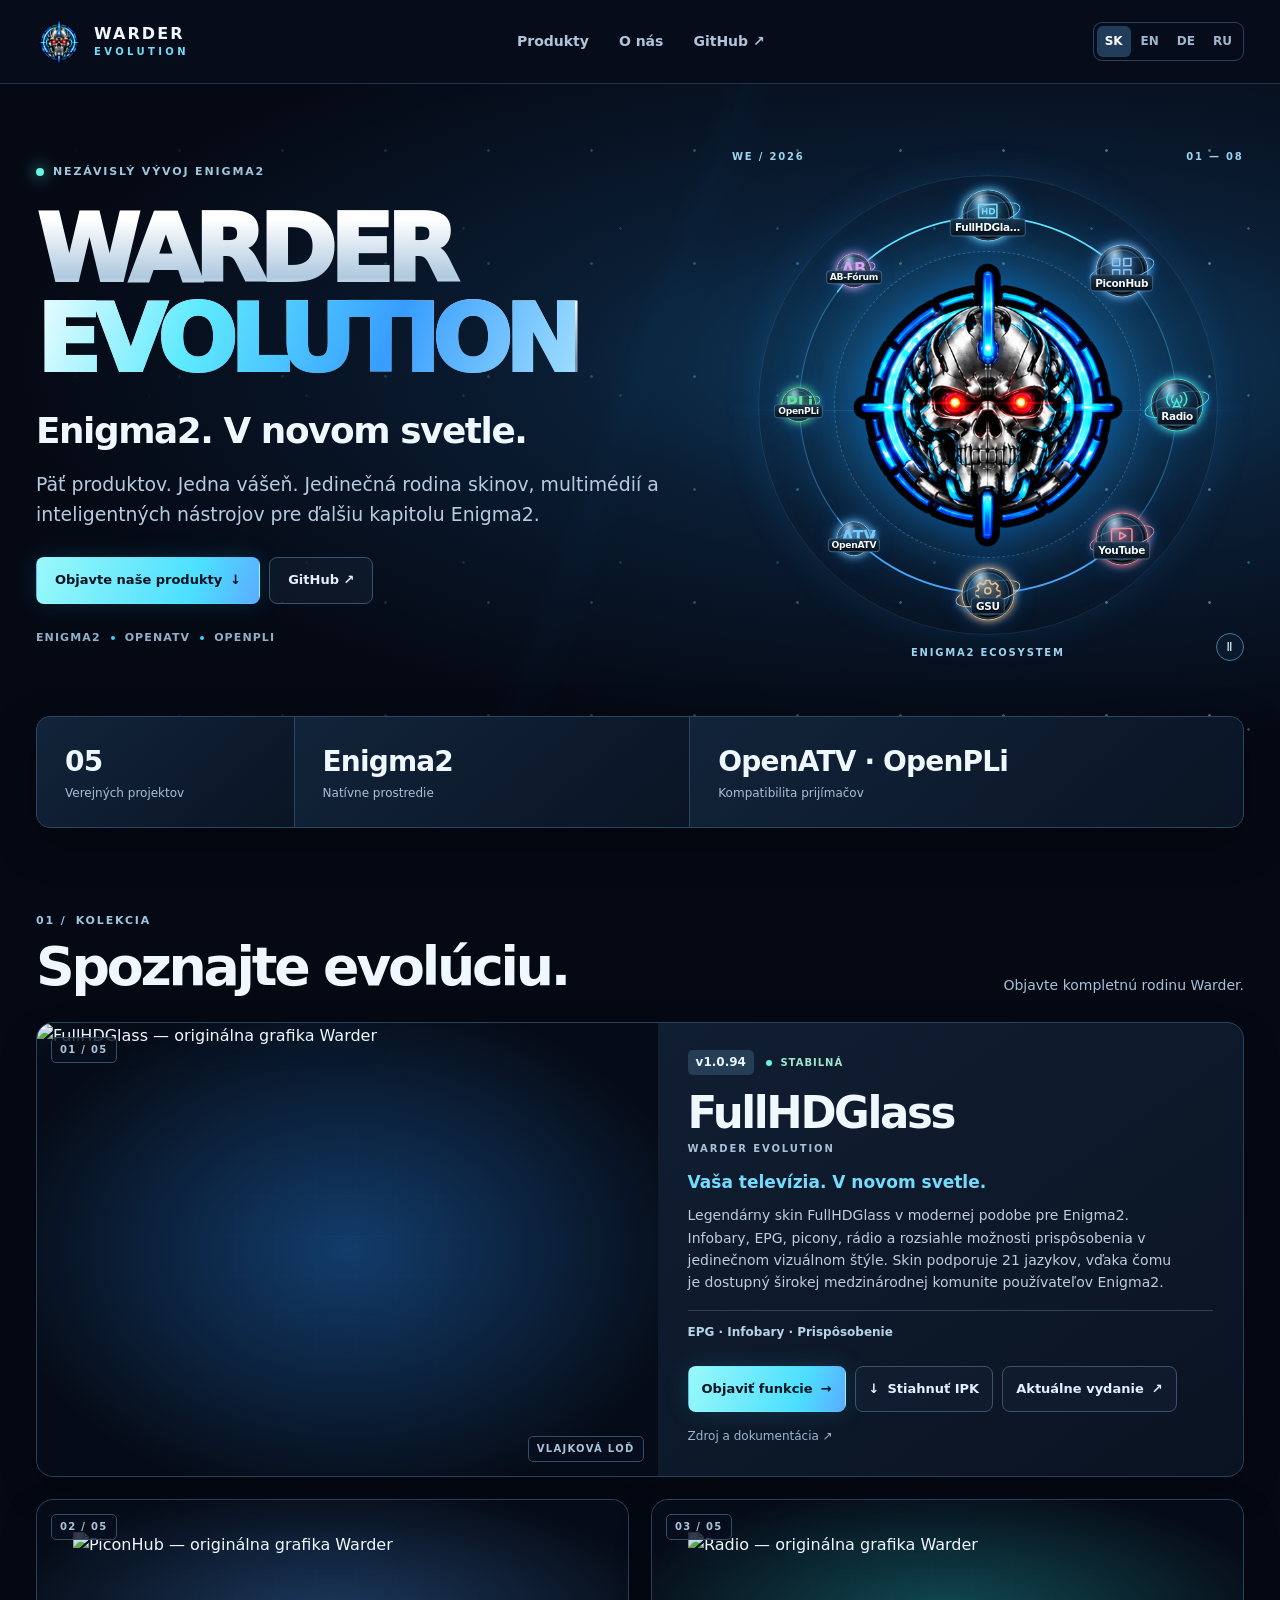
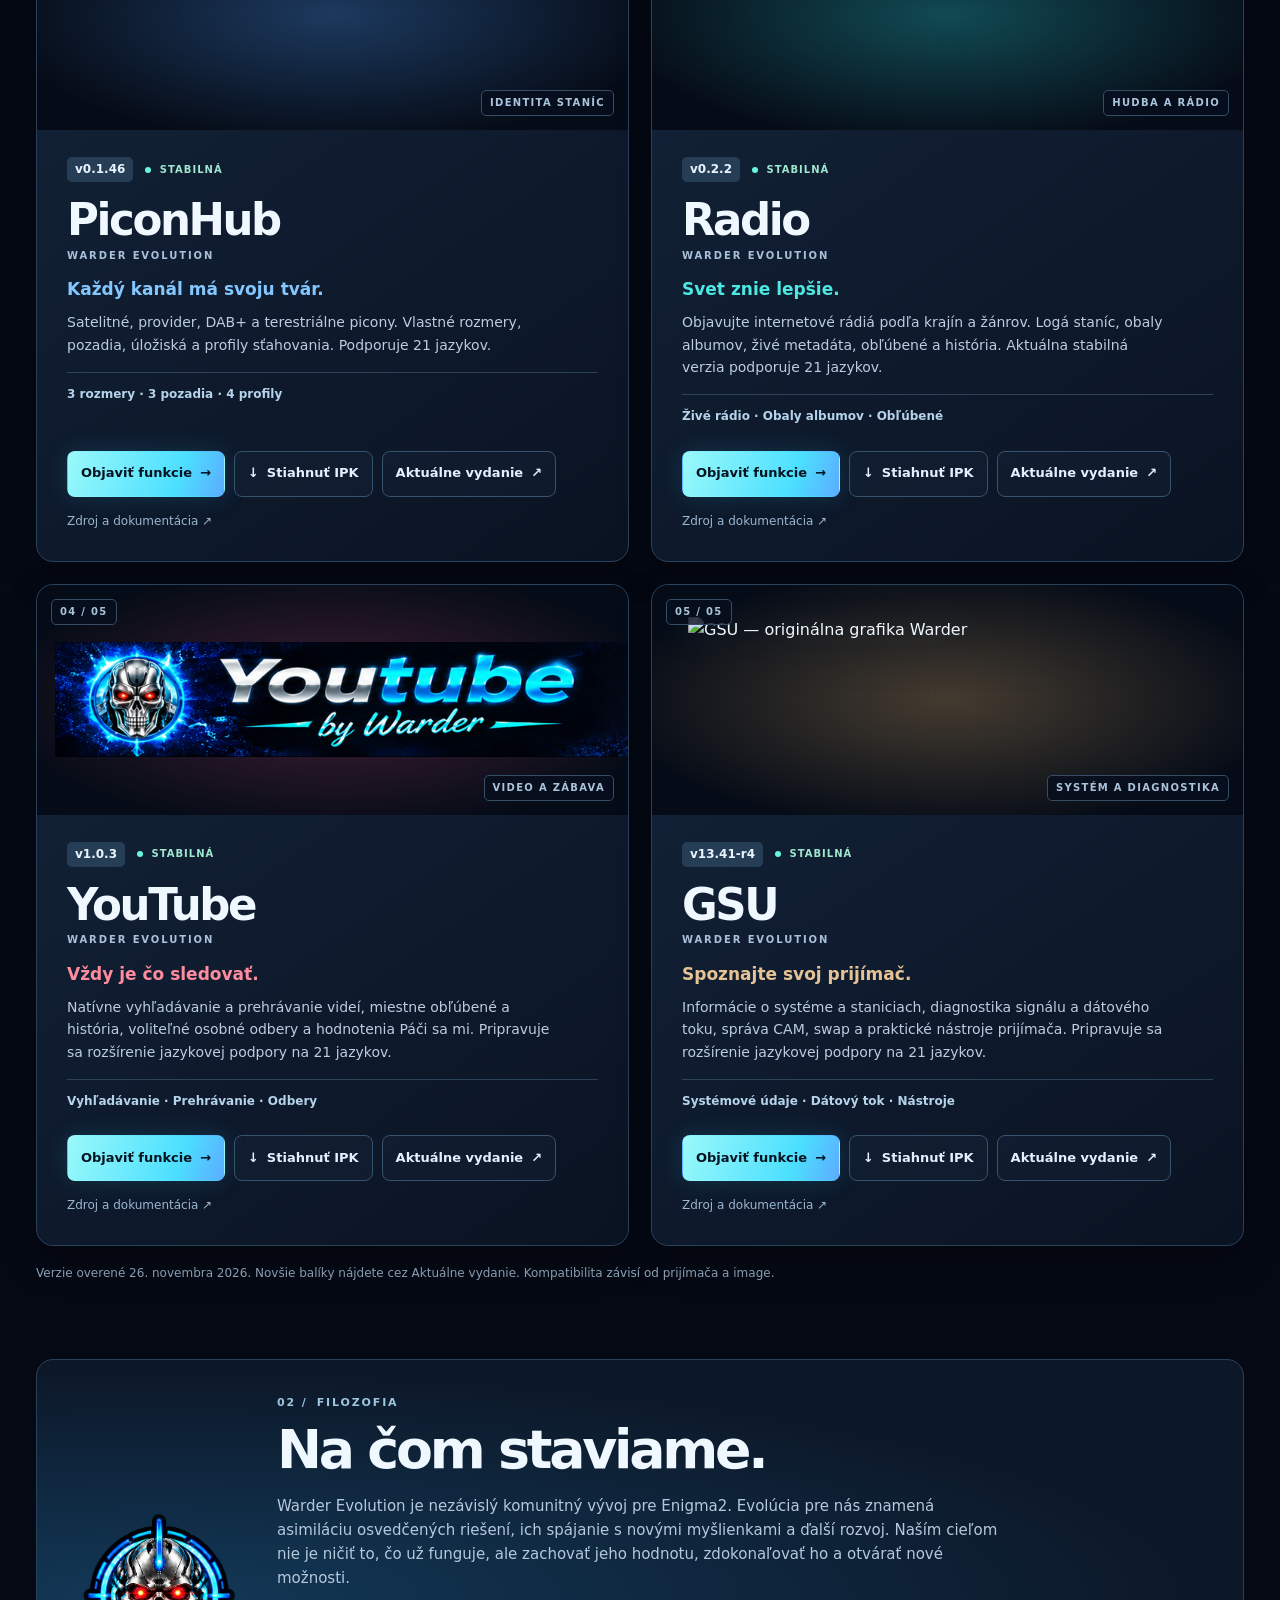
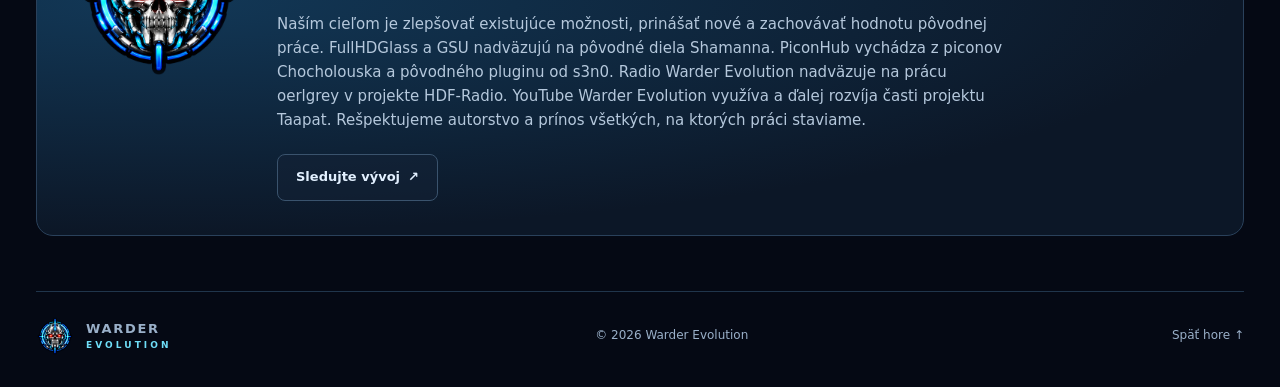
==== commit 74f49d1a: "Sync verified FullHDGlass 1.0.94 and PiconHub 0.1.46 website (SK/EN/DE/RU)" ====
--- a/docs/index.html
+++ b/docs/index.html
@@ -3,6 +3,6 @@
 <body><a href="#main" class="skip"><span class="sk" lang="sk">Preskočiť na obsah</span><span class="en" lang="en" hidden>Skip to content</span><span class="de" lang="de" hidden>Zum Inhalt springen</span><span class="ru" lang="ru" hidden>Перейти к содержанию</span></a><header><nav class="shell nav" aria-label="Hlavná navigácia" data-aria-sk="Hlavná navigácia" data-aria-en="Main navigation" data-aria-de="Hauptnavigation" data-aria-ru="Главная навигация"><a class="brand" href="index.html"><img src="portal-art/skull.png?v=20261125-skull1" width="46" height="46" alt=""><span>WARDER<b>EVOLUTION</b></span></a><div class="nav-links"><a href="#products"><span class="sk" lang="sk">Produkty</span><span class="en" lang="en" hidden>Products</span><span class="de" lang="de" hidden>Produkte</span><span class="ru" lang="ru" hidden>Продукты</span></a><a href="#about"><span class="sk" lang="sk">O nás</span><span class="en" lang="en" hidden>About</span><span class="de" lang="de" hidden>Über uns</span><span class="ru" lang="ru" hidden>О нас</span></a><a href="https://github.com/Evolution-by-Warder">GitHub ↗</a></div><div class="languages" role="group" aria-label="Jazyk" data-aria-sk="Jazyk" data-aria-en="Language" data-aria-de="Sprache" data-aria-ru="Язык"><button data-lang="sk" lang="sk" aria-label="Slovenčina" aria-pressed="true">SK</button><button data-lang="en" lang="en" aria-label="English" aria-pressed="false">EN</button><button data-lang="de" lang="de" aria-label="Deutsch" aria-pressed="false">DE</button><button data-lang="ru" lang="ru" aria-label="Русский" aria-pressed="false">RU</button></div></nav></header>
 <main id="main"><section class="hero"><div class="shell hero-inner"><div class="hero-copy"><div class="eyebrow"><i></i><span class="sk" lang="sk">NEZÁVISLÝ VÝVOJ ENIGMA2</span><span class="en" lang="en" hidden>INDEPENDENT ENIGMA2 DEVELOPMENT</span><span class="de" lang="de" hidden>UNABHÄNGIGE ENIGMA2-ENTWICKLUNG</span><span class="ru" lang="ru" hidden>НЕЗАВИСИМАЯ РАЗРАБОТКА ENIGMA2</span></div><h1>WARDER<br><span>EVOLUTION</span></h1><h2><span class="sk" lang="sk">Enigma2. V novom svetle.</span><span class="en" lang="en" hidden>Enigma2. Reimagined.</span><span class="de" lang="de" hidden>Enigma2. Neu gedacht.</span><span class="ru" lang="ru" hidden>Enigma2. Новый взгляд.</span></h2><p><span class="sk" lang="sk">Päť produktov. Jedna vášeň. Jedinečná rodina skinov, multimédií a inteligentných nástrojov pre ďalšiu kapitolu Enigma2.</span><span class="en" lang="en" hidden>Five products. One passion. A distinctive family of skins, entertainment and intelligent receiver tools for the next chapter of Enigma2.</span><span class="de" lang="de" hidden>Fünf Produkte. Eine Leidenschaft. Eine einzigartige Familie aus Skins, Unterhaltung und intelligenten Receiver-Werkzeugen für das nächste Kapitel von Enigma2.</span><span class="ru" lang="ru" hidden>Пять продуктов. Одна страсть. Уникальное семейство скинов, мультимедийных решений и умных инструментов для новой главы Enigma2.</span></p><div class="actions"><a class="btn primary" href="#products"><span class="sk" lang="sk">Objavte naše produkty</span><span class="en" lang="en" hidden>Explore the ecosystem</span><span class="de" lang="de" hidden>Das Ökosystem entdecken</span><span class="ru" lang="ru" hidden>Откройте для себя экосистему</span> ↓</a><a class="btn ghost" href="https://github.com/Evolution-by-Warder">GitHub ↗</a></div><div class="hero-platforms">ENIGMA2 <span></span> OPENATV <span></span> OPENPLI</div></div><div class="hero-visual"><div class="orbit o1"></div><div class="orbit o2"></div><div class="orbit o3"></div><div class="energy"></div><img class="skull" src="portal-art/skull.png?v=20261125-skull1" alt="" width="425" height="445"><span class="coord c1">WE / 2026</span><span class="coord c2">01 — 08</span><span class="coord c3">ENIGMA2 ECOSYSTEM</span><div class="beam"></div><template id="community-planets" data-target-count="8"><a href="https://www.opena.tv/" data-symbol="ATV" data-color="#76caff">OpenATV</a><a href="https://www.openpli.org/" data-symbol="PLi" data-color="#64dfa2">OpenPLi</a><a href="https://www.ab-forum.info/" data-symbol="AB" data-color="#d5a3ef">AB-Fórum</a></template><div class="planet-track" hidden></div><button class="orbit-toggle" type="button" hidden aria-label="Pozastaviť obeh planét">Ⅱ</button></div></div></section>
 <div class="shell stats"><div><strong>05</strong><span><span class="sk" lang="sk">Verejných projektov</span><span class="en" lang="en" hidden>Public projects</span><span class="de" lang="de" hidden>Öffentliche Projekte</span><span class="ru" lang="ru" hidden>Открытые проекты</span></span></div><div><strong>Enigma2</strong><span><span class="sk" lang="sk">Natívne prostredie</span><span class="en" lang="en" hidden>Native experience</span><span class="de" lang="de" hidden>Native Benutzeroberfläche</span><span class="ru" lang="ru" hidden>Нативный интерфейс</span></span></div><div><strong>OpenATV · OpenPLi</strong><span><span class="sk" lang="sk">Kompatibilita prijímačov</span><span class="en" lang="en" hidden>Receiver compatibility</span><span class="de" lang="de" hidden>Receiver-Kompatibilität</span><span class="ru" lang="ru" hidden>Совместимость ресиверов</span></span></div></div>
-<section class="shell catalog" id="products"><div class="section-heading"><div><div class="eyebrow">01 / <span class="sk" lang="sk">KOLEKCIA</span><span class="en" lang="en" hidden>THE COLLECTION</span><span class="de" lang="de" hidden>DIE KOLLEKTION</span><span class="ru" lang="ru" hidden>КОЛЛЕКЦИЯ</span></div><h2><span class="sk" lang="sk">Spoznajte evolúciu.</span><span class="en" lang="en" hidden>Meet the evolution.</span><span class="de" lang="de" hidden>Entdecken Sie die Evolution.</span><span class="ru" lang="ru" hidden>Познакомьтесь с эволюцией.</span></h2></div><p><span class="sk" lang="sk">Objavte kompletnú rodinu Warder.</span><span class="en" lang="en" hidden>Discover the complete Warder family.</span><span class="de" lang="de" hidden>Entdecken Sie die gesamte Warder-Familie.</span><span class="ru" lang="ru" hidden>Откройте для себя всё семейство Warder.</span></p></div><div class="products"><article class="product glass" id="glass" data-planet-icon="display"><div class="art"><span class="number">01 / 05</span><img src="https://raw.githubusercontent.com/Evolution-by-Warder/FullHDGlass-Warder-Evolution/08b5e6fe2870d8d6908b780c7a31ac18046da009/source/package-root/usr/share/enigma2/hd_glass17/prev.png" alt="FullHDGlass — originálna grafika Warder" data-alt-sk="FullHDGlass — originálna grafika Warder" data-alt-en="FullHDGlass — original Warder product artwork" data-alt-de="FullHDGlass — Originalgrafik von Warder" data-alt-ru="FullHDGlass — оригинальная графика Warder" ><span class="art-type"><span class="sk" lang="sk">VLAJKOVÁ LOĎ</span><span class="en" lang="en" hidden>THE FLAGSHIP</span><span class="de" lang="de" hidden>DAS FLAGGSCHIFF</span><span class="ru" lang="ru" hidden>ФЛАГМАН</span></span></div><div class="product-copy"><div class="meta"><span class="ver">v1.0.93</span><span class="status"><i></i> <span class="sk" lang="sk">STABILNÁ</span><span class="en" lang="en" hidden>STABLE</span><span class="de" lang="de" hidden>STABIL</span><span class="ru" lang="ru" hidden>СТАБИЛЬНАЯ</span></span></div><h3><a class="product-card-link" href="fullhdglass.html">FullHDGlass<small>WARDER EVOLUTION</small></a></h3><h4><span class="sk" lang="sk">Vaša televízia. V novom svetle.</span><span class="en" lang="en" hidden>Your television. Reimagined.</span><span class="de" lang="de" hidden>Ihr Fernsehen. Neu gedacht.</span><span class="ru" lang="ru" hidden>Ваше телевидение. Новый взгляд.</span></h4><p><span class="sk" lang="sk">Legendárny skin FullHDGlass v modernej podobe pre Enigma2. Infobary, EPG, picony, rádio a rozsiahle možnosti prispôsobenia v jedinečnom vizuálnom štýle. Skin podporuje 21 jazykov, vďaka čomu je dostupný širokej medzinárodnej komunite používateľov Enigma2.</span><span class="en" lang="en" hidden>The legendary FullHDGlass skin, evolved for modern Enigma2. Infobars, EPG, picons, radio and extensive personalisation in one distinctive visual experience. The skin supports 21 languages, making it accessible to the international Enigma2 community.</span><span class="de" lang="de" hidden>Der legendäre FullHDGlass-Skin, weiterentwickelt für modernes Enigma2. Infoleisten, EPG, Picons, Radio und umfangreiche Personalisierung in einem unverwechselbaren Design. Der Skin unterstützt 21 Sprachen und ist damit für die internationale Enigma2-Community zugänglich.</span><span class="ru" lang="ru" hidden>Легендарный скин FullHDGlass, обновлённый для современной Enigma2. Инфобары, EPG, пиконы, радио и широкие возможности персонализации в едином узнаваемом стиле. Скин поддерживает 21 язык и доступен международному сообществу Enigma2.</span></p><div class="features"><span class="sk" lang="sk">EPG · Infobary · Prispôsobenie</span><span class="en" lang="en" hidden>EPG · Infobars · Personalisation</span><span class="de" lang="de" hidden>EPG · Infoleisten · Personalisierung</span><span class="ru" lang="ru" hidden>EPG · Инфобары · Персонализация</span></div><div class="actions"><a class="btn primary" href="fullhdglass.html"><span class="sk" lang="sk">Objaviť funkcie</span><span class="en" lang="en" hidden>Discover features</span><span class="de" lang="de" hidden>Funktionen entdecken</span><span class="ru" lang="ru" hidden>Изучить возможности</span> →</a><a class="btn ghost" href="https://github.com/Evolution-by-Warder/FullHDGlass-Warder-Evolution/releases/download/v1.0.93/enigma2-plugin-skins-fullhdglass_1.0.93_all.ipk">↓ <span class="sk" lang="sk">Stiahnuť IPK</span><span class="en" lang="en" hidden>Download IPK</span><span class="de" lang="de" hidden>IPK herunterladen</span><span class="ru" lang="ru" hidden>Скачать IPK</span></a><a class="btn ghost" href="https://github.com/Evolution-by-Warder/FullHDGlass-Warder-Evolution/releases/latest"><span class="sk" lang="sk">Aktuálne vydanie</span><span class="en" lang="en" hidden>Latest release</span><span class="de" lang="de" hidden>Neueste Version</span><span class="ru" lang="ru" hidden>Последняя версия</span> ↗</a></div><div class="details"><a href="https://github.com/Evolution-by-Warder/FullHDGlass-Warder-Evolution"><span class="sk" lang="sk">Zdroj a dokumentácia</span><span class="en" lang="en" hidden>Source &amp; documentation</span><span class="de" lang="de" hidden>Quellcode und Dokumentation</span><span class="ru" lang="ru" hidden>Исходный код и документация</span> ↗</a></div></div></article><article class="product picon" id="picon" data-planet-icon="grid"><div class="art"><span class="number">02 / 05</span><img src="https://raw.githubusercontent.com/Evolution-by-Warder/PiconHub-Warder-Evolution/36c2ee583a073f28aa134f26f960556ee0585b25/plugin/artwork/templates/warder-brand/piconhub-master.png" alt="PiconHub — originálna grafika Warder" data-alt-sk="PiconHub — originálna grafika Warder" data-alt-en="PiconHub — original Warder product artwork" data-alt-de="PiconHub — Originalgrafik von Warder" data-alt-ru="PiconHub — оригинальная графика Warder" loading="lazy"><span class="art-type"><span class="sk" lang="sk">IDENTITA STANÍC</span><span class="en" lang="en" hidden>CHANNEL IDENTITY</span><span class="de" lang="de" hidden>SENDERIDENTITÄT</span><span class="ru" lang="ru" hidden>СТИЛЬ КАНАЛОВ</span></span></div><div class="product-copy"><div class="meta"><span class="ver">v0.1.45</span><span class="status"><i></i> <span class="sk" lang="sk">STABILNÁ</span><span class="en" lang="en" hidden>STABLE</span><span class="de" lang="de" hidden>STABIL</span><span class="ru" lang="ru" hidden>СТАБИЛЬНАЯ</span></span></div><h3><a class="product-card-link" href="piconhub.html">PiconHub<small>WARDER EVOLUTION</small></a></h3><h4><span class="sk" lang="sk">Každý kanál má svoju tvár.</span><span class="en" lang="en" hidden>Every channel has a face.</span><span class="de" lang="de" hidden>Jeder Sender hat ein Gesicht.</span><span class="ru" lang="ru" hidden>У каждого канала своё лицо.</span></h4><p><span class="sk" lang="sk">Satelitné, provider, DAB+ a terestriálne picony. Vlastné rozmery, pozadia, úložiská a profily sťahovania. Pripravuje sa rozšírenie jazykovej podpory na 21 jazykov.</span><span class="en" lang="en" hidden>Satellite, provider, DAB+ and terrestrial picons. Choose your dimensions, backgrounds, storage and download profiles. Language support is planned to expand to 21 languages.</span><span class="de" lang="de" hidden>Satelliten-, Anbieter-, DAB+- und terrestrische Picons. Wählen Sie Größen, Hintergründe, Speicherort und Downloadprofile. Die Erweiterung der Sprachunterstützung auf 21 Sprachen ist geplant.</span><span class="ru" lang="ru" hidden>Спутниковые, провайдерские, DAB+ и эфирные пиконы. Выбирайте размеры, фоны, место хранения и профили загрузки. Планируется расширение языковой поддержки до 21 языка.</span></p><div class="features"><span class="sk" lang="sk">3 rozmery · 3 pozadia · 4 profily</span><span class="en" lang="en" hidden>3 sizes · 3 backgrounds · 4 profiles</span><span class="de" lang="de" hidden>3 Größen · 3 Hintergründe · 4 Profile</span><span class="ru" lang="ru" hidden>3 размера · 3 фона · 4 профиля</span></div><div class="actions"><a class="btn primary" href="piconhub.html"><span class="sk" lang="sk">Objaviť funkcie</span><span class="en" lang="en" hidden>Discover features</span><span class="de" lang="de" hidden>Funktionen entdecken</span><span class="ru" lang="ru" hidden>Изучить возможности</span> →</a><a class="btn ghost" href="https://github.com/Evolution-by-Warder/PiconHub-Warder-Evolution/releases/download/v0.1.45/enigma2-plugin-extensions-piconhub_0.1.45_all.ipk">↓ <span class="sk" lang="sk">Stiahnuť IPK</span><span class="en" lang="en" hidden>Download IPK</span><span class="de" lang="de" hidden>IPK herunterladen</span><span class="ru" lang="ru" hidden>Скачать IPK</span></a><a class="btn ghost" href="https://github.com/Evolution-by-Warder/PiconHub-Warder-Evolution/releases/latest"><span class="sk" lang="sk">Aktuálne vydanie</span><span class="en" lang="en" hidden>Latest release</span><span class="de" lang="de" hidden>Neueste Version</span><span class="ru" lang="ru" hidden>Последняя версия</span> ↗</a></div><div class="details"><a href="https://github.com/Evolution-by-Warder/PiconHub-Warder-Evolution"><span class="sk" lang="sk">Zdroj a dokumentácia</span><span class="en" lang="en" hidden>Source &amp; documentation</span><span class="de" lang="de" hidden>Quellcode und Dokumentation</span><span class="ru" lang="ru" hidden>Исходный код и документация</span> ↗</a></div></div></article><article class="product radio" id="radio" data-planet-icon="radio"><div class="art"><span class="number">03 / 05</span><img src="https://raw.githubusercontent.com/Evolution-by-Warder/Radio-Warder-Evolution/0c540f72bbe47e8ba2020b6e7ecff64c8a9edb44/src/WarderRadio/artwork/warder-radio-logo.png" alt="Radio — originálna grafika Warder" data-alt-sk="Radio — originálna grafika Warder" data-alt-en="Radio — original Warder product artwork" data-alt-de="Radio — Originalgrafik von Warder" data-alt-ru="Radio — оригинальная графика Warder" loading="lazy"><span class="art-type"><span class="sk" lang="sk">HUDBA A RÁDIO</span><span class="en" lang="en" hidden>MUSIC &amp; RADIO</span><span class="de" lang="de" hidden>MUSIK UND RADIO</span><span class="ru" lang="ru" hidden>МУЗЫКА И РАДИО</span></span></div><div class="product-copy"><div class="meta"><span class="ver">v0.2.2</span><span class="status"><i></i> <span class="sk" lang="sk">STABILNÁ</span><span class="en" lang="en" hidden>STABLE</span><span class="de" lang="de" hidden>STABIL</span><span class="ru" lang="ru" hidden>СТАБИЛЬНАЯ</span></span></div><h3><a class="product-card-link" href="radio.html">Radio<small>WARDER EVOLUTION</small></a></h3><h4><span class="sk" lang="sk">Svet znie lepšie.</span><span class="en" lang="en" hidden>The world sounds better.</span><span class="de" lang="de" hidden>Die Welt klingt besser.</span><span class="ru" lang="ru" hidden>Мир звучит лучше.</span></h4><p><span class="sk" lang="sk">Objavujte internetové rádiá podľa krajín a žánrov. Logá staníc, obaly albumov, živé metadáta, obľúbené a história. Aktuálna stabilná verzia podporuje 21 jazykov.</span><span class="en" lang="en" hidden>Discover internet radio by country and genre, with station logos, album artwork, live metadata, favourites and history. The current stable version supports 21 languages.</span><span class="de" lang="de" hidden>Entdecken Sie Internetradio nach Land und Genre, mit Senderlogos, Albumcovern, Live-Metadaten, Favoriten und Verlauf. Die aktuelle stabile Version unterstützt 21 Sprachen.</span><span class="ru" lang="ru" hidden>Открывайте интернет-радио по странам и жанрам, с логотипами станций, обложками альбомов, метаданными, избранным и историей. Текущая стабильная версия поддерживает 21 язык.</span></p><div class="features"><span class="sk" lang="sk">Živé rádio · Obaly albumov · Obľúbené</span><span class="en" lang="en" hidden>Live radio · Album artwork · Favourites</span><span class="de" lang="de" hidden>Live-Radio · Albumcover · Favoriten</span><span class="ru" lang="ru" hidden>Радио · Обложки альбомов · Избранное</span></div><div class="actions"><a class="btn primary" href="radio.html"><span class="sk" lang="sk">Objaviť funkcie</span><span class="en" lang="en" hidden>Discover features</span><span class="de" lang="de" hidden>Funktionen entdecken</span><span class="ru" lang="ru" hidden>Изучить возможности</span> →</a><a class="btn ghost" href="https://github.com/Evolution-by-Warder/Radio-Warder-Evolution/releases/download/warder-radio-v0.2.2/enigma2-plugin-extensions-radio-warder-evolution_0.2.2_all.ipk">↓ <span class="sk" lang="sk">Stiahnuť IPK</span><span class="en" lang="en" hidden>Download IPK</span><span class="de" lang="de" hidden>IPK herunterladen</span><span class="ru" lang="ru" hidden>Скачать IPK</span></a><a class="btn ghost" href="https://github.com/Evolution-by-Warder/Radio-Warder-Evolution/releases/latest"><span class="sk" lang="sk">Aktuálne vydanie</span><span class="en" lang="en" hidden>Latest release</span><span class="de" lang="de" hidden>Neueste Version</span><span class="ru" lang="ru" hidden>Последняя версия</span> ↗</a></div><div class="details"><a href="https://github.com/Evolution-by-Warder/Radio-Warder-Evolution"><span class="sk" lang="sk">Zdroj a dokumentácia</span><span class="en" lang="en" hidden>Source &amp; documentation</span><span class="de" lang="de" hidden>Quellcode und Dokumentation</span><span class="ru" lang="ru" hidden>Исходный код и документация</span> ↗</a></div></div></article><article class="product youtube" id="youtube" data-planet-icon="play"><div class="art"><span class="number">04 / 05</span><img src="portal-art/youtube-header.png" alt="YouTube — originálna grafika Warder" data-alt-sk="YouTube — originálna grafika Warder" data-alt-en="YouTube — original Warder product artwork" data-alt-de="YouTube — Originalgrafik von Warder" data-alt-ru="YouTube — оригинальная графика Warder" loading="lazy"><span class="art-type"><span class="sk" lang="sk">VIDEO A ZÁBAVA</span><span class="en" lang="en" hidden>VIDEO &amp; ENTERTAINMENT</span><span class="de" lang="de" hidden>VIDEO UND UNTERHALTUNG</span><span class="ru" lang="ru" hidden>ВИДЕО И РАЗВЛЕЧЕНИЯ</span></span></div><div class="product-copy"><div class="meta"><span class="ver">v1.0.3</span><span class="status"><i></i> <span class="sk" lang="sk">STABILNÁ</span><span class="en" lang="en" hidden>STABLE</span><span class="de" lang="de" hidden>STABIL</span><span class="ru" lang="ru" hidden>СТАБИЛЬНАЯ</span></span></div><h3><a class="product-card-link" href="youtube-warder.html">YouTube<small>WARDER EVOLUTION</small></a></h3><h4><span class="sk" lang="sk">Vždy je čo sledovať.</span><span class="en" lang="en" hidden>More to watch.</span><span class="de" lang="de" hidden>Mehr zu sehen.</span><span class="ru" lang="ru" hidden>Больше интересных видео.</span></h4><p><span class="sk" lang="sk">Natívne vyhľadávanie a prehrávanie videí, miestne obľúbené a história, voliteľné osobné odbery a hodnotenia Páči sa mi. Pripravuje sa rozšírenie jazykovej podpory na 21 jazykov.</span><span class="en" lang="en" hidden>Native video search and playback, local favourites and history, optional personal subscriptions and Likes. Language support is planned to expand to 21 languages.</span><span class="de" lang="de" hidden>Native Videosuche und Wiedergabe, lokale Favoriten und Verlauf sowie optionale persönliche Abos und Likes. Die Erweiterung der Sprachunterstützung auf 21 Sprachen ist geplant.</span><span class="ru" lang="ru" hidden>Нативный поиск и воспроизведение видео, локальное избранное и история, опциональные личные подписки и отметки «Нравится». Планируется расширение языковой поддержки до 21 языка.</span></p><div class="features"><span class="sk" lang="sk">Vyhľadávanie · Prehrávanie · Odbery</span><span class="en" lang="en" hidden>Video search · Native playback · Subscriptions</span><span class="de" lang="de" hidden>Videosuche · Native Wiedergabe · Abos</span><span class="ru" lang="ru" hidden>Поиск видео · Нативное воспроизведение · Подписки</span></div><div class="actions"><a class="btn primary" href="youtube-warder.html"><span class="sk" lang="sk">Objaviť funkcie</span><span class="en" lang="en" hidden>Discover features</span><span class="de" lang="de" hidden>Funktionen entdecken</span><span class="ru" lang="ru" hidden>Изучить возможности</span> →</a><a class="btn ghost" href="https://github.com/Evolution-by-Warder/YouTube-Warder-Evolution/releases/download/youtube-warder-v1.0.3/enigma2-plugin-extensions-youtube-warder-evolution_1.0.3_all.ipk">↓ <span class="sk" lang="sk">Stiahnuť IPK</span><span class="en" lang="en" hidden>Download IPK</span><span class="de" lang="de" hidden>IPK herunterladen</span><span class="ru" lang="ru" hidden>Скачать IPK</span></a><a class="btn ghost" href="https://github.com/Evolution-by-Warder/YouTube-Warder-Evolution/releases/latest"><span class="sk" lang="sk">Aktuálne vydanie</span><span class="en" lang="en" hidden>Latest release</span><span class="de" lang="de" hidden>Neueste Version</span><span class="ru" lang="ru" hidden>Последняя версия</span> ↗</a></div><div class="details"><a href="https://github.com/Evolution-by-Warder/YouTube-Warder-Evolution"><span class="sk" lang="sk">Zdroj a dokumentácia</span><span class="en" lang="en" hidden>Source &amp; documentation</span><span class="de" lang="de" hidden>Quellcode und Dokumentation</span><span class="ru" lang="ru" hidden>Исходный код и документация</span> ↗</a></div></div></article><article class="product gsu" id="gsu" data-planet-icon="gear"><div class="art"><span class="number">05 / 05</span><img src="https://raw.githubusercontent.com/Evolution-by-Warder/GSU-Warder-Evolution/b173e1cdf7eb30d11821129ba3a0d14971813d76/plugin/artwork/warder-plugin-master.png" alt="GSU — originálna grafika Warder" data-alt-sk="GSU — originálna grafika Warder" data-alt-en="GSU — original Warder product artwork" data-alt-de="GSU — Originalgrafik von Warder" data-alt-ru="GSU — оригинальная графика Warder" loading="lazy"><span class="art-type"><span class="sk" lang="sk">SYSTÉM A DIAGNOSTIKA</span><span class="en" lang="en" hidden>SYSTEM &amp; DIAGNOSTICS</span><span class="de" lang="de" hidden>SYSTEM UND DIAGNOSE</span><span class="ru" lang="ru" hidden>СИСТЕМА И ДИАГНОСТИКА</span></span></div><div class="product-copy"><div class="meta"><span class="ver">v13.41-r4</span><span class="status"><i></i> <span class="sk" lang="sk">STABILNÁ</span><span class="en" lang="en" hidden>STABLE</span><span class="de" lang="de" hidden>STABIL</span><span class="ru" lang="ru" hidden>СТАБИЛЬНАЯ</span></span></div><h3><a class="product-card-link" href="gsu.html">GSU<small>WARDER EVOLUTION</small></a></h3><h4><span class="sk" lang="sk">Spoznajte svoj prijímač.</span><span class="en" lang="en" hidden>Know your receiver.</span><span class="de" lang="de" hidden>Lernen Sie Ihren Receiver kennen.</span><span class="ru" lang="ru" hidden>Узнайте свой ресивер.</span></h4><p><span class="sk" lang="sk">Informácie o systéme a staniciach, diagnostika signálu a dátového toku, správa CAM, swap a praktické nástroje prijímača. Pripravuje sa rozšírenie jazykovej podpory na 21 jazykov.</span><span class="en" lang="en" hidden>System and channel information, signal and bitrate diagnostics, CAM management, swap and practical receiver utilities. Language support is planned to expand to 21 languages.</span><span class="de" lang="de" hidden>System- und Senderinformationen, Signal- und Bitratendiagnose, CAM-Verwaltung, Swap und praktische Receiver-Werkzeuge. Die Erweiterung der Sprachunterstützung auf 21 Sprachen ist geplant.</span><span class="ru" lang="ru" hidden>Информация о системе и каналах, диагностика сигнала и битрейта, управление CAM, swap и полезные инструменты ресивера. Планируется расширение языковой поддержки до 21 языка.</span></p><div class="features"><span class="sk" lang="sk">Systémové údaje · Dátový tok · Nástroje</span><span class="en" lang="en" hidden>System info · Bitrate · Receiver tools</span><span class="de" lang="de" hidden>Systeminfo · Bitrate · Receiver-Werkzeuge</span><span class="ru" lang="ru" hidden>Системные данные · Битрейт · Инструменты</span></div><div class="actions"><a class="btn primary" href="gsu.html"><span class="sk" lang="sk">Objaviť funkcie</span><span class="en" lang="en" hidden>Discover features</span><span class="de" lang="de" hidden>Funktionen entdecken</span><span class="ru" lang="ru" hidden>Изучить возможности</span> →</a><a class="btn ghost" href="https://github.com/Evolution-by-Warder/GSU-Warder-Evolution/releases/download/v13.41-r4/enigma2-plugin-extensions-gsu_13.41-r4_all.ipk">↓ <span class="sk" lang="sk">Stiahnuť IPK</span><span class="en" lang="en" hidden>Download IPK</span><span class="de" lang="de" hidden>IPK herunterladen</span><span class="ru" lang="ru" hidden>Скачать IPK</span></a><a class="btn ghost" href="https://github.com/Evolution-by-Warder/GSU-Warder-Evolution/releases/latest"><span class="sk" lang="sk">Aktuálne vydanie</span><span class="en" lang="en" hidden>Latest release</span><span class="de" lang="de" hidden>Neueste Version</span><span class="ru" lang="ru" hidden>Последняя версия</span> ↗</a></div><div class="details"><a href="https://github.com/Evolution-by-Warder/GSU-Warder-Evolution"><span class="sk" lang="sk">Zdroj a dokumentácia</span><span class="en" lang="en" hidden>Source &amp; documentation</span><span class="de" lang="de" hidden>Quellcode und Dokumentation</span><span class="ru" lang="ru" hidden>Исходный код и документация</span> ↗</a></div></div></article></div><p class="snapshot"><span class="sk" lang="sk">Verzie overené 25. novembra 2026. Novšie balíky nájdete cez Aktuálne vydanie. Kompatibilita závisí od prijímača a image.</span><span class="en" lang="en" hidden>Versions verified 25 November 2026. Use Latest release to find newer builds. Compatibility depends on your receiver and image.</span><span class="de" lang="de" hidden>Versionen geprüft am 25. November 2026. Neuere Builds finden Sie unter Neueste Version. Die Kompatibilität hängt von Receiver und Image ab.</span><span class="ru" lang="ru" hidden>Версии проверены 25 ноября 2026 г. Новые сборки доступны по ссылке «Последняя версия». Совместимость зависит от ресивера и образа.</span></p></section>
+<section class="shell catalog" id="products"><div class="section-heading"><div><div class="eyebrow">01 / <span class="sk" lang="sk">KOLEKCIA</span><span class="en" lang="en" hidden>THE COLLECTION</span><span class="de" lang="de" hidden>DIE KOLLEKTION</span><span class="ru" lang="ru" hidden>КОЛЛЕКЦИЯ</span></div><h2><span class="sk" lang="sk">Spoznajte evolúciu.</span><span class="en" lang="en" hidden>Meet the evolution.</span><span class="de" lang="de" hidden>Entdecken Sie die Evolution.</span><span class="ru" lang="ru" hidden>Познакомьтесь с эволюцией.</span></h2></div><p><span class="sk" lang="sk">Objavte kompletnú rodinu Warder.</span><span class="en" lang="en" hidden>Discover the complete Warder family.</span><span class="de" lang="de" hidden>Entdecken Sie die gesamte Warder-Familie.</span><span class="ru" lang="ru" hidden>Откройте для себя всё семейство Warder.</span></p></div><div class="products"><article class="product glass" id="glass" data-planet-icon="display"><div class="art"><span class="number">01 / 05</span><img src="https://raw.githubusercontent.com/Evolution-by-Warder/FullHDGlass-Warder-Evolution/08b5e6fe2870d8d6908b780c7a31ac18046da009/source/package-root/usr/share/enigma2/hd_glass17/prev.png" alt="FullHDGlass — originálna grafika Warder" data-alt-sk="FullHDGlass — originálna grafika Warder" data-alt-en="FullHDGlass — original Warder product artwork" data-alt-de="FullHDGlass — Originalgrafik von Warder" data-alt-ru="FullHDGlass — оригинальная графика Warder" ><span class="art-type"><span class="sk" lang="sk">VLAJKOVÁ LOĎ</span><span class="en" lang="en" hidden>THE FLAGSHIP</span><span class="de" lang="de" hidden>DAS FLAGGSCHIFF</span><span class="ru" lang="ru" hidden>ФЛАГМАН</span></span></div><div class="product-copy"><div class="meta"><span class="ver">v1.0.94</span><span class="status"><i></i> <span class="sk" lang="sk">STABILNÁ</span><span class="en" lang="en" hidden>STABLE</span><span class="de" lang="de" hidden>STABIL</span><span class="ru" lang="ru" hidden>СТАБИЛЬНАЯ</span></span></div><h3><a class="product-card-link" href="fullhdglass.html">FullHDGlass<small>WARDER EVOLUTION</small></a></h3><h4><span class="sk" lang="sk">Vaša televízia. V novom svetle.</span><span class="en" lang="en" hidden>Your television. Reimagined.</span><span class="de" lang="de" hidden>Ihr Fernsehen. Neu gedacht.</span><span class="ru" lang="ru" hidden>Ваше телевидение. Новый взгляд.</span></h4><p><span class="sk" lang="sk">Legendárny skin FullHDGlass v modernej podobe pre Enigma2. Infobary, EPG, picony, rádio a rozsiahle možnosti prispôsobenia v jedinečnom vizuálnom štýle. Skin podporuje 21 jazykov, vďaka čomu je dostupný širokej medzinárodnej komunite používateľov Enigma2.</span><span class="en" lang="en" hidden>The legendary FullHDGlass skin, evolved for modern Enigma2. Infobars, EPG, picons, radio and extensive personalisation in one distinctive visual experience. The skin supports 21 languages, making it accessible to the international Enigma2 community.</span><span class="de" lang="de" hidden>Der legendäre FullHDGlass-Skin, weiterentwickelt für modernes Enigma2. Infoleisten, EPG, Picons, Radio und umfangreiche Personalisierung in einem unverwechselbaren Design. Der Skin unterstützt 21 Sprachen und ist damit für die internationale Enigma2-Community zugänglich.</span><span class="ru" lang="ru" hidden>Легендарный скин FullHDGlass, обновлённый для современной Enigma2. Инфобары, EPG, пиконы, радио и широкие возможности персонализации в едином узнаваемом стиле. Скин поддерживает 21 язык и доступен международному сообществу Enigma2.</span></p><div class="features"><span class="sk" lang="sk">EPG · Infobary · Prispôsobenie</span><span class="en" lang="en" hidden>EPG · Infobars · Personalisation</span><span class="de" lang="de" hidden>EPG · Infoleisten · Personalisierung</span><span class="ru" lang="ru" hidden>EPG · Инфобары · Персонализация</span></div><div class="actions"><a class="btn primary" href="fullhdglass.html"><span class="sk" lang="sk">Objaviť funkcie</span><span class="en" lang="en" hidden>Discover features</span><span class="de" lang="de" hidden>Funktionen entdecken</span><span class="ru" lang="ru" hidden>Изучить возможности</span> →</a><a class="btn ghost" href="https://github.com/Evolution-by-Warder/FullHDGlass-Warder-Evolution/releases/download/v1.0.94/enigma2-plugin-skins-fullhdglass_1.0.94_all.ipk">↓ <span class="sk" lang="sk">Stiahnuť IPK</span><span class="en" lang="en" hidden>Download IPK</span><span class="de" lang="de" hidden>IPK herunterladen</span><span class="ru" lang="ru" hidden>Скачать IPK</span></a><a class="btn ghost" href="https://github.com/Evolution-by-Warder/FullHDGlass-Warder-Evolution/releases/latest"><span class="sk" lang="sk">Aktuálne vydanie</span><span class="en" lang="en" hidden>Latest release</span><span class="de" lang="de" hidden>Neueste Version</span><span class="ru" lang="ru" hidden>Последняя версия</span> ↗</a></div><div class="details"><a href="https://github.com/Evolution-by-Warder/FullHDGlass-Warder-Evolution"><span class="sk" lang="sk">Zdroj a dokumentácia</span><span class="en" lang="en" hidden>Source &amp; documentation</span><span class="de" lang="de" hidden>Quellcode und Dokumentation</span><span class="ru" lang="ru" hidden>Исходный код и документация</span> ↗</a></div></div></article><article class="product picon" id="picon" data-planet-icon="grid"><div class="art"><span class="number">02 / 05</span><img src="https://raw.githubusercontent.com/Evolution-by-Warder/PiconHub-Warder-Evolution/36c2ee583a073f28aa134f26f960556ee0585b25/plugin/artwork/templates/warder-brand/piconhub-master.png" alt="PiconHub — originálna grafika Warder" data-alt-sk="PiconHub — originálna grafika Warder" data-alt-en="PiconHub — original Warder product artwork" data-alt-de="PiconHub — Originalgrafik von Warder" data-alt-ru="PiconHub — оригинальная графика Warder" loading="lazy"><span class="art-type"><span class="sk" lang="sk">IDENTITA STANÍC</span><span class="en" lang="en" hidden>CHANNEL IDENTITY</span><span class="de" lang="de" hidden>SENDERIDENTITÄT</span><span class="ru" lang="ru" hidden>СТИЛЬ КАНАЛОВ</span></span></div><div class="product-copy"><div class="meta"><span class="ver">v0.1.46</span><span class="status"><i></i> <span class="sk" lang="sk">STABILNÁ</span><span class="en" lang="en" hidden>STABLE</span><span class="de" lang="de" hidden>STABIL</span><span class="ru" lang="ru" hidden>СТАБИЛЬНАЯ</span></span></div><h3><a class="product-card-link" href="piconhub.html">PiconHub<small>WARDER EVOLUTION</small></a></h3><h4><span class="sk" lang="sk">Každý kanál má svoju tvár.</span><span class="en" lang="en" hidden>Every channel has a face.</span><span class="de" lang="de" hidden>Jeder Sender hat ein Gesicht.</span><span class="ru" lang="ru" hidden>У каждого канала своё лицо.</span></h4><p><span class="sk" lang="sk">Satelitné, provider, DAB+ a terestriálne picony. Vlastné rozmery, pozadia, úložiská a profily sťahovania. Podporuje 21 jazykov.</span><span class="en" lang="en" hidden>Satellite, provider, DAB+ and terrestrial picons. Choose your dimensions, backgrounds, storage and download profiles. Supports 21 languages.</span><span class="de" lang="de" hidden>Satelliten-, Anbieter-, DAB+- und terrestrische Picons. Wählen Sie Größen, Hintergründe, Speicherort und Downloadprofile. Unterstützt 21 Sprachen.</span><span class="ru" lang="ru" hidden>Спутниковые, провайдерские, DAB+ и эфирные пиконы. Выбирайте размеры, фоны, место хранения и профили загрузки. Поддерживает 21 язык.</span></p><div class="features"><span class="sk" lang="sk">3 rozmery · 3 pozadia · 4 profily</span><span class="en" lang="en" hidden>3 sizes · 3 backgrounds · 4 profiles</span><span class="de" lang="de" hidden>3 Größen · 3 Hintergründe · 4 Profile</span><span class="ru" lang="ru" hidden>3 размера · 3 фона · 4 профиля</span></div><div class="actions"><a class="btn primary" href="piconhub.html"><span class="sk" lang="sk">Objaviť funkcie</span><span class="en" lang="en" hidden>Discover features</span><span class="de" lang="de" hidden>Funktionen entdecken</span><span class="ru" lang="ru" hidden>Изучить возможности</span> →</a><a class="btn ghost" href="https://github.com/Evolution-by-Warder/PiconHub-Warder-Evolution/releases/download/v0.1.46/enigma2-plugin-extensions-piconhub_0.1.46_all.ipk">↓ <span class="sk" lang="sk">Stiahnuť IPK</span><span class="en" lang="en" hidden>Download IPK</span><span class="de" lang="de" hidden>IPK herunterladen</span><span class="ru" lang="ru" hidden>Скачать IPK</span></a><a class="btn ghost" href="https://github.com/Evolution-by-Warder/PiconHub-Warder-Evolution/releases/latest"><span class="sk" lang="sk">Aktuálne vydanie</span><span class="en" lang="en" hidden>Latest release</span><span class="de" lang="de" hidden>Neueste Version</span><span class="ru" lang="ru" hidden>Последняя версия</span> ↗</a></div><div class="details"><a href="https://github.com/Evolution-by-Warder/PiconHub-Warder-Evolution"><span class="sk" lang="sk">Zdroj a dokumentácia</span><span class="en" lang="en" hidden>Source &amp; documentation</span><span class="de" lang="de" hidden>Quellcode und Dokumentation</span><span class="ru" lang="ru" hidden>Исходный код и документация</span> ↗</a></div></div></article><article class="product radio" id="radio" data-planet-icon="radio"><div class="art"><span class="number">03 / 05</span><img src="https://raw.githubusercontent.com/Evolution-by-Warder/Radio-Warder-Evolution/0c540f72bbe47e8ba2020b6e7ecff64c8a9edb44/src/WarderRadio/artwork/warder-radio-logo.png" alt="Radio — originálna grafika Warder" data-alt-sk="Radio — originálna grafika Warder" data-alt-en="Radio — original Warder product artwork" data-alt-de="Radio — Originalgrafik von Warder" data-alt-ru="Radio — оригинальная графика Warder" loading="lazy"><span class="art-type"><span class="sk" lang="sk">HUDBA A RÁDIO</span><span class="en" lang="en" hidden>MUSIC &amp; RADIO</span><span class="de" lang="de" hidden>MUSIK UND RADIO</span><span class="ru" lang="ru" hidden>МУЗЫКА И РАДИО</span></span></div><div class="product-copy"><div class="meta"><span class="ver">v0.2.2</span><span class="status"><i></i> <span class="sk" lang="sk">STABILNÁ</span><span class="en" lang="en" hidden>STABLE</span><span class="de" lang="de" hidden>STABIL</span><span class="ru" lang="ru" hidden>СТАБИЛЬНАЯ</span></span></div><h3><a class="product-card-link" href="radio.html">Radio<small>WARDER EVOLUTION</small></a></h3><h4><span class="sk" lang="sk">Svet znie lepšie.</span><span class="en" lang="en" hidden>The world sounds better.</span><span class="de" lang="de" hidden>Die Welt klingt besser.</span><span class="ru" lang="ru" hidden>Мир звучит лучше.</span></h4><p><span class="sk" lang="sk">Objavujte internetové rádiá podľa krajín a žánrov. Logá staníc, obaly albumov, živé metadáta, obľúbené a história. Aktuálna stabilná verzia podporuje 21 jazykov.</span><span class="en" lang="en" hidden>Discover internet radio by country and genre, with station logos, album artwork, live metadata, favourites and history. The current stable version supports 21 languages.</span><span class="de" lang="de" hidden>Entdecken Sie Internetradio nach Land und Genre, mit Senderlogos, Albumcovern, Live-Metadaten, Favoriten und Verlauf. Die aktuelle stabile Version unterstützt 21 Sprachen.</span><span class="ru" lang="ru" hidden>Открывайте интернет-радио по странам и жанрам, с логотипами станций, обложками альбомов, метаданными, избранным и историей. Текущая стабильная версия поддерживает 21 язык.</span></p><div class="features"><span class="sk" lang="sk">Živé rádio · Obaly albumov · Obľúbené</span><span class="en" lang="en" hidden>Live radio · Album artwork · Favourites</span><span class="de" lang="de" hidden>Live-Radio · Albumcover · Favoriten</span><span class="ru" lang="ru" hidden>Радио · Обложки альбомов · Избранное</span></div><div class="actions"><a class="btn primary" href="radio.html"><span class="sk" lang="sk">Objaviť funkcie</span><span class="en" lang="en" hidden>Discover features</span><span class="de" lang="de" hidden>Funktionen entdecken</span><span class="ru" lang="ru" hidden>Изучить возможности</span> →</a><a class="btn ghost" href="https://github.com/Evolution-by-Warder/Radio-Warder-Evolution/releases/download/warder-radio-v0.2.2/enigma2-plugin-extensions-radio-warder-evolution_0.2.2_all.ipk">↓ <span class="sk" lang="sk">Stiahnuť IPK</span><span class="en" lang="en" hidden>Download IPK</span><span class="de" lang="de" hidden>IPK herunterladen</span><span class="ru" lang="ru" hidden>Скачать IPK</span></a><a class="btn ghost" href="https://github.com/Evolution-by-Warder/Radio-Warder-Evolution/releases/latest"><span class="sk" lang="sk">Aktuálne vydanie</span><span class="en" lang="en" hidden>Latest release</span><span class="de" lang="de" hidden>Neueste Version</span><span class="ru" lang="ru" hidden>Последняя версия</span> ↗</a></div><div class="details"><a href="https://github.com/Evolution-by-Warder/Radio-Warder-Evolution"><span class="sk" lang="sk">Zdroj a dokumentácia</span><span class="en" lang="en" hidden>Source &amp; documentation</span><span class="de" lang="de" hidden>Quellcode und Dokumentation</span><span class="ru" lang="ru" hidden>Исходный код и документация</span> ↗</a></div></div></article><article class="product youtube" id="youtube" data-planet-icon="play"><div class="art"><span class="number">04 / 05</span><img src="portal-art/youtube-header.png" alt="YouTube — originálna grafika Warder" data-alt-sk="YouTube — originálna grafika Warder" data-alt-en="YouTube — original Warder product artwork" data-alt-de="YouTube — Originalgrafik von Warder" data-alt-ru="YouTube — оригинальная графика Warder" loading="lazy"><span class="art-type"><span class="sk" lang="sk">VIDEO A ZÁBAVA</span><span class="en" lang="en" hidden>VIDEO &amp; ENTERTAINMENT</span><span class="de" lang="de" hidden>VIDEO UND UNTERHALTUNG</span><span class="ru" lang="ru" hidden>ВИДЕО И РАЗВЛЕЧЕНИЯ</span></span></div><div class="product-copy"><div class="meta"><span class="ver">v1.0.3</span><span class="status"><i></i> <span class="sk" lang="sk">STABILNÁ</span><span class="en" lang="en" hidden>STABLE</span><span class="de" lang="de" hidden>STABIL</span><span class="ru" lang="ru" hidden>СТАБИЛЬНАЯ</span></span></div><h3><a class="product-card-link" href="youtube-warder.html">YouTube<small>WARDER EVOLUTION</small></a></h3><h4><span class="sk" lang="sk">Vždy je čo sledovať.</span><span class="en" lang="en" hidden>More to watch.</span><span class="de" lang="de" hidden>Mehr zu sehen.</span><span class="ru" lang="ru" hidden>Больше интересных видео.</span></h4><p><span class="sk" lang="sk">Natívne vyhľadávanie a prehrávanie videí, miestne obľúbené a história, voliteľné osobné odbery a hodnotenia Páči sa mi. Pripravuje sa rozšírenie jazykovej podpory na 21 jazykov.</span><span class="en" lang="en" hidden>Native video search and playback, local favourites and history, optional personal subscriptions and Likes. Language support is planned to expand to 21 languages.</span><span class="de" lang="de" hidden>Native Videosuche und Wiedergabe, lokale Favoriten und Verlauf sowie optionale persönliche Abos und Likes. Die Erweiterung der Sprachunterstützung auf 21 Sprachen ist geplant.</span><span class="ru" lang="ru" hidden>Нативный поиск и воспроизведение видео, локальное избранное и история, опциональные личные подписки и отметки «Нравится». Планируется расширение языковой поддержки до 21 языка.</span></p><div class="features"><span class="sk" lang="sk">Vyhľadávanie · Prehrávanie · Odbery</span><span class="en" lang="en" hidden>Video search · Native playback · Subscriptions</span><span class="de" lang="de" hidden>Videosuche · Native Wiedergabe · Abos</span><span class="ru" lang="ru" hidden>Поиск видео · Нативное воспроизведение · Подписки</span></div><div class="actions"><a class="btn primary" href="youtube-warder.html"><span class="sk" lang="sk">Objaviť funkcie</span><span class="en" lang="en" hidden>Discover features</span><span class="de" lang="de" hidden>Funktionen entdecken</span><span class="ru" lang="ru" hidden>Изучить возможности</span> →</a><a class="btn ghost" href="https://github.com/Evolution-by-Warder/YouTube-Warder-Evolution/releases/download/youtube-warder-v1.0.3/enigma2-plugin-extensions-youtube-warder-evolution_1.0.3_all.ipk">↓ <span class="sk" lang="sk">Stiahnuť IPK</span><span class="en" lang="en" hidden>Download IPK</span><span class="de" lang="de" hidden>IPK herunterladen</span><span class="ru" lang="ru" hidden>Скачать IPK</span></a><a class="btn ghost" href="https://github.com/Evolution-by-Warder/YouTube-Warder-Evolution/releases/latest"><span class="sk" lang="sk">Aktuálne vydanie</span><span class="en" lang="en" hidden>Latest release</span><span class="de" lang="de" hidden>Neueste Version</span><span class="ru" lang="ru" hidden>Последняя версия</span> ↗</a></div><div class="details"><a href="https://github.com/Evolution-by-Warder/YouTube-Warder-Evolution"><span class="sk" lang="sk">Zdroj a dokumentácia</span><span class="en" lang="en" hidden>Source &amp; documentation</span><span class="de" lang="de" hidden>Quellcode und Dokumentation</span><span class="ru" lang="ru" hidden>Исходный код и документация</span> ↗</a></div></div></article><article class="product gsu" id="gsu" data-planet-icon="gear"><div class="art"><span class="number">05 / 05</span><img src="https://raw.githubusercontent.com/Evolution-by-Warder/GSU-Warder-Evolution/b173e1cdf7eb30d11821129ba3a0d14971813d76/plugin/artwork/warder-plugin-master.png" alt="GSU — originálna grafika Warder" data-alt-sk="GSU — originálna grafika Warder" data-alt-en="GSU — original Warder product artwork" data-alt-de="GSU — Originalgrafik von Warder" data-alt-ru="GSU — оригинальная графика Warder" loading="lazy"><span class="art-type"><span class="sk" lang="sk">SYSTÉM A DIAGNOSTIKA</span><span class="en" lang="en" hidden>SYSTEM &amp; DIAGNOSTICS</span><span class="de" lang="de" hidden>SYSTEM UND DIAGNOSE</span><span class="ru" lang="ru" hidden>СИСТЕМА И ДИАГНОСТИКА</span></span></div><div class="product-copy"><div class="meta"><span class="ver">v13.41-r4</span><span class="status"><i></i> <span class="sk" lang="sk">STABILNÁ</span><span class="en" lang="en" hidden>STABLE</span><span class="de" lang="de" hidden>STABIL</span><span class="ru" lang="ru" hidden>СТАБИЛЬНАЯ</span></span></div><h3><a class="product-card-link" href="gsu.html">GSU<small>WARDER EVOLUTION</small></a></h3><h4><span class="sk" lang="sk">Spoznajte svoj prijímač.</span><span class="en" lang="en" hidden>Know your receiver.</span><span class="de" lang="de" hidden>Lernen Sie Ihren Receiver kennen.</span><span class="ru" lang="ru" hidden>Узнайте свой ресивер.</span></h4><p><span class="sk" lang="sk">Informácie o systéme a staniciach, diagnostika signálu a dátového toku, správa CAM, swap a praktické nástroje prijímača. Pripravuje sa rozšírenie jazykovej podpory na 21 jazykov.</span><span class="en" lang="en" hidden>System and channel information, signal and bitrate diagnostics, CAM management, swap and practical receiver utilities. Language support is planned to expand to 21 languages.</span><span class="de" lang="de" hidden>System- und Senderinformationen, Signal- und Bitratendiagnose, CAM-Verwaltung, Swap und praktische Receiver-Werkzeuge. Die Erweiterung der Sprachunterstützung auf 21 Sprachen ist geplant.</span><span class="ru" lang="ru" hidden>Информация о системе и каналах, диагностика сигнала и битрейта, управление CAM, swap и полезные инструменты ресивера. Планируется расширение языковой поддержки до 21 языка.</span></p><div class="features"><span class="sk" lang="sk">Systémové údaje · Dátový tok · Nástroje</span><span class="en" lang="en" hidden>System info · Bitrate · Receiver tools</span><span class="de" lang="de" hidden>Systeminfo · Bitrate · Receiver-Werkzeuge</span><span class="ru" lang="ru" hidden>Системные данные · Битрейт · Инструменты</span></div><div class="actions"><a class="btn primary" href="gsu.html"><span class="sk" lang="sk">Objaviť funkcie</span><span class="en" lang="en" hidden>Discover features</span><span class="de" lang="de" hidden>Funktionen entdecken</span><span class="ru" lang="ru" hidden>Изучить возможности</span> →</a><a class="btn ghost" href="https://github.com/Evolution-by-Warder/GSU-Warder-Evolution/releases/download/v13.41-r4/enigma2-plugin-extensions-gsu_13.41-r4_all.ipk">↓ <span class="sk" lang="sk">Stiahnuť IPK</span><span class="en" lang="en" hidden>Download IPK</span><span class="de" lang="de" hidden>IPK herunterladen</span><span class="ru" lang="ru" hidden>Скачать IPK</span></a><a class="btn ghost" href="https://github.com/Evolution-by-Warder/GSU-Warder-Evolution/releases/latest"><span class="sk" lang="sk">Aktuálne vydanie</span><span class="en" lang="en" hidden>Latest release</span><span class="de" lang="de" hidden>Neueste Version</span><span class="ru" lang="ru" hidden>Последняя версия</span> ↗</a></div><div class="details"><a href="https://github.com/Evolution-by-Warder/GSU-Warder-Evolution"><span class="sk" lang="sk">Zdroj a dokumentácia</span><span class="en" lang="en" hidden>Source &amp; documentation</span><span class="de" lang="de" hidden>Quellcode und Dokumentation</span><span class="ru" lang="ru" hidden>Исходный код и документация</span> ↗</a></div></div></article></div><p class="snapshot"><span class="sk" lang="sk">Verzie overené 26. novembra 2026. Novšie balíky nájdete cez Aktuálne vydanie. Kompatibilita závisí od prijímača a image.</span><span class="en" lang="en" hidden>Versions verified 26 November 2026. Use Latest release to find newer builds. Compatibility depends on your receiver and image.</span><span class="de" lang="de" hidden>Versionen geprüft am 26. November 2026. Neuere Builds finden Sie unter Neueste Version. Die Kompatibilität hängt von Receiver und Image ab.</span><span class="ru" lang="ru" hidden>Версии проверены 26 ноября 2026 г. Новые сборки доступны по ссылке «Последняя версия». Совместимость зависит от ресивера и образа.</span></p></section>
 <section id="about" class="shell about"><div class="about-icon"><img src="portal-art/skull.png?v=20261125-skull1" alt="" loading="lazy"></div><div><div class="eyebrow">02 / <span class="sk" lang="sk">FILOZOFIA</span><span class="en" lang="en" hidden>THE PHILOSOPHY</span><span class="de" lang="de" hidden>DIE PHILOSOPHIE</span><span class="ru" lang="ru" hidden>ФИЛОСОФИЯ</span></div><h2><span class="sk" lang="sk">Na čom staviame.</span><span class="en" lang="en" hidden>What we build on.</span><span class="de" lang="de" hidden>Worauf wir aufbauen.</span><span class="ru" lang="ru" hidden>На чём мы строим.</span></h2><p><span class="sk" lang="sk">Warder Evolution je nezávislý komunitný vývoj pre Enigma2. Evolúcia pre nás znamená asimiláciu osvedčených riešení, ich spájanie s novými myšlienkami a ďalší rozvoj. Naším cieľom nie je ničiť to, čo už funguje, ale zachovať jeho hodnotu, zdokonaľovať ho a otvárať nové možnosti.</span><span class="en" lang="en" hidden>Warder Evolution is an independent community development project for Enigma2. For us, evolution means assimilating proven solutions, combining them with new ideas and developing them further. Our aim is not to destroy what already works, but to preserve its value, improve it and open up new possibilities.</span><span class="de" lang="de" hidden>Warder Evolution ist ein unabhängiges Community-Entwicklungsprojekt für Enigma2. Evolution bedeutet für uns, bewährte Lösungen zu assimilieren, sie mit neuen Ideen zu verbinden und weiterzuentwickeln. Unser Ziel ist es nicht, zu zerstören, was bereits funktioniert, sondern dessen Wert zu bewahren, es zu verbessern und neue Möglichkeiten zu eröffnen.</span><span class="ru" lang="ru" hidden>Warder Evolution — независимый проект сообщества по развитию Enigma2. Для нас эволюция означает ассимиляцию проверенных решений, их объединение с новыми идеями и дальнейшее развитие. Наша цель — не разрушать то, что уже работает, а сохранять его ценность, совершенствовать и открывать новые возможности.</span></p><p><span class="sk" lang="sk">Naším cieľom je zlepšovať existujúce možnosti, prinášať nové a zachovávať hodnotu pôvodnej práce. FullHDGlass a GSU nadväzujú na pôvodné diela Shamanna. PiconHub vychádza z piconov Chocholouska a pôvodného pluginu od s3n0. Radio Warder Evolution nadväzuje na prácu oerlgrey v projekte HDF-Radio. YouTube Warder Evolution využíva a ďalej rozvíja časti projektu Taapat. Rešpektujeme autorstvo a prínos všetkých, na ktorých práci staviame.</span><span class="en" lang="en" hidden>Our aim is to improve existing capabilities, introduce new ones and preserve the value of the original work. FullHDGlass and GSU build on the original work of Shamann. PiconHub draws on Chocholousek's picons and the original plugin by s3n0. Radio Warder Evolution builds on oerlgrey's work on HDF-Radio. YouTube Warder Evolution incorporates and further develops parts of Taapat's project. We respect the authorship and contributions of everyone whose work we build on.</span><span class="de" lang="de" hidden>Unser Ziel ist es, bestehende Möglichkeiten zu verbessern, neue zu schaffen und den Wert der ursprünglichen Arbeit zu bewahren. FullHDGlass und GSU bauen auf den ursprünglichen Arbeiten von Shamann auf. PiconHub basiert auf den Picons von Chocholousek und dem ursprünglichen Plugin von s3n0. Radio Warder Evolution knüpft an die Arbeit von oerlgrey am Projekt HDF-Radio an. YouTube Warder Evolution nutzt Teile des Projekts von Taapat und entwickelt sie weiter. Wir respektieren die Urheberschaft und die Beiträge aller, auf deren Arbeit wir aufbauen.</span><span class="ru" lang="ru" hidden>Наша цель — совершенствовать существующие возможности, создавать новые и сохранять ценность первоначальной работы. FullHDGlass и GSU основаны на оригинальных работах Shamann. PiconHub опирается на пиконы Chocholousek и оригинальный плагин s3n0. Radio Warder Evolution опирается на работу oerlgrey над проектом HDF-Radio. YouTube Warder Evolution использует и развивает компоненты проекта Taapat. Мы уважаем авторство и вклад всех, на чью работу опираемся.</span></p><a class="btn ghost" href="https://github.com/Evolution-by-Warder"><span class="sk" lang="sk">Sledujte vývoj</span><span class="en" lang="en" hidden>Follow development</span><span class="de" lang="de" hidden>Entwicklung verfolgen</span><span class="ru" lang="ru" hidden>Следить за разработкой</span> ↗</a></div></section>
 </main><footer class="shell footer"><a class="brand" href="index.html"><img src="portal-art/skull.png?v=20261125-skull1" width="46" height="46" alt=""><span>WARDER<b>EVOLUTION</b></span></a><span>© 2026 Warder Evolution</span><a href="#main"><span class="sk" lang="sk">Späť hore</span><span class="en" lang="en" hidden>Back to top</span><span class="de" lang="de" hidden>Nach oben</span><span class="ru" lang="ru" hidden>Наверх</span> ↑</a></footer></body></html>
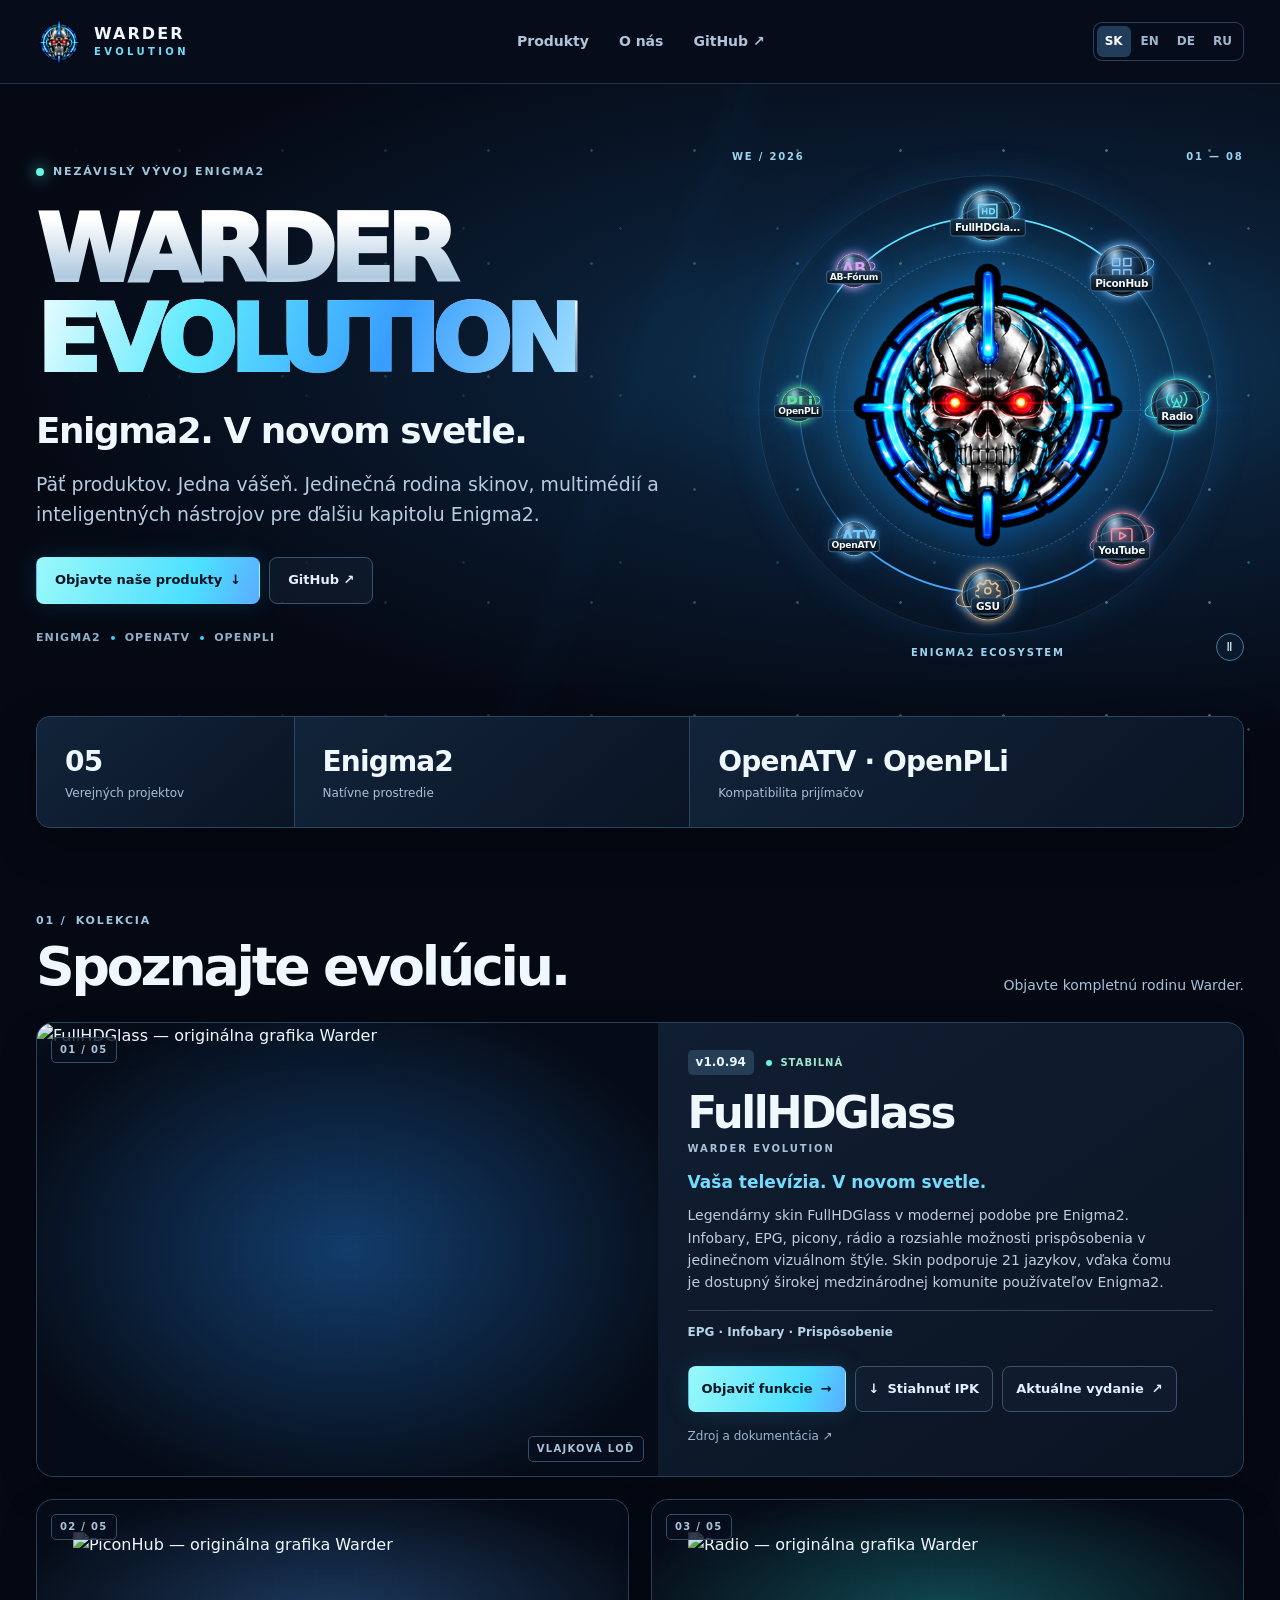
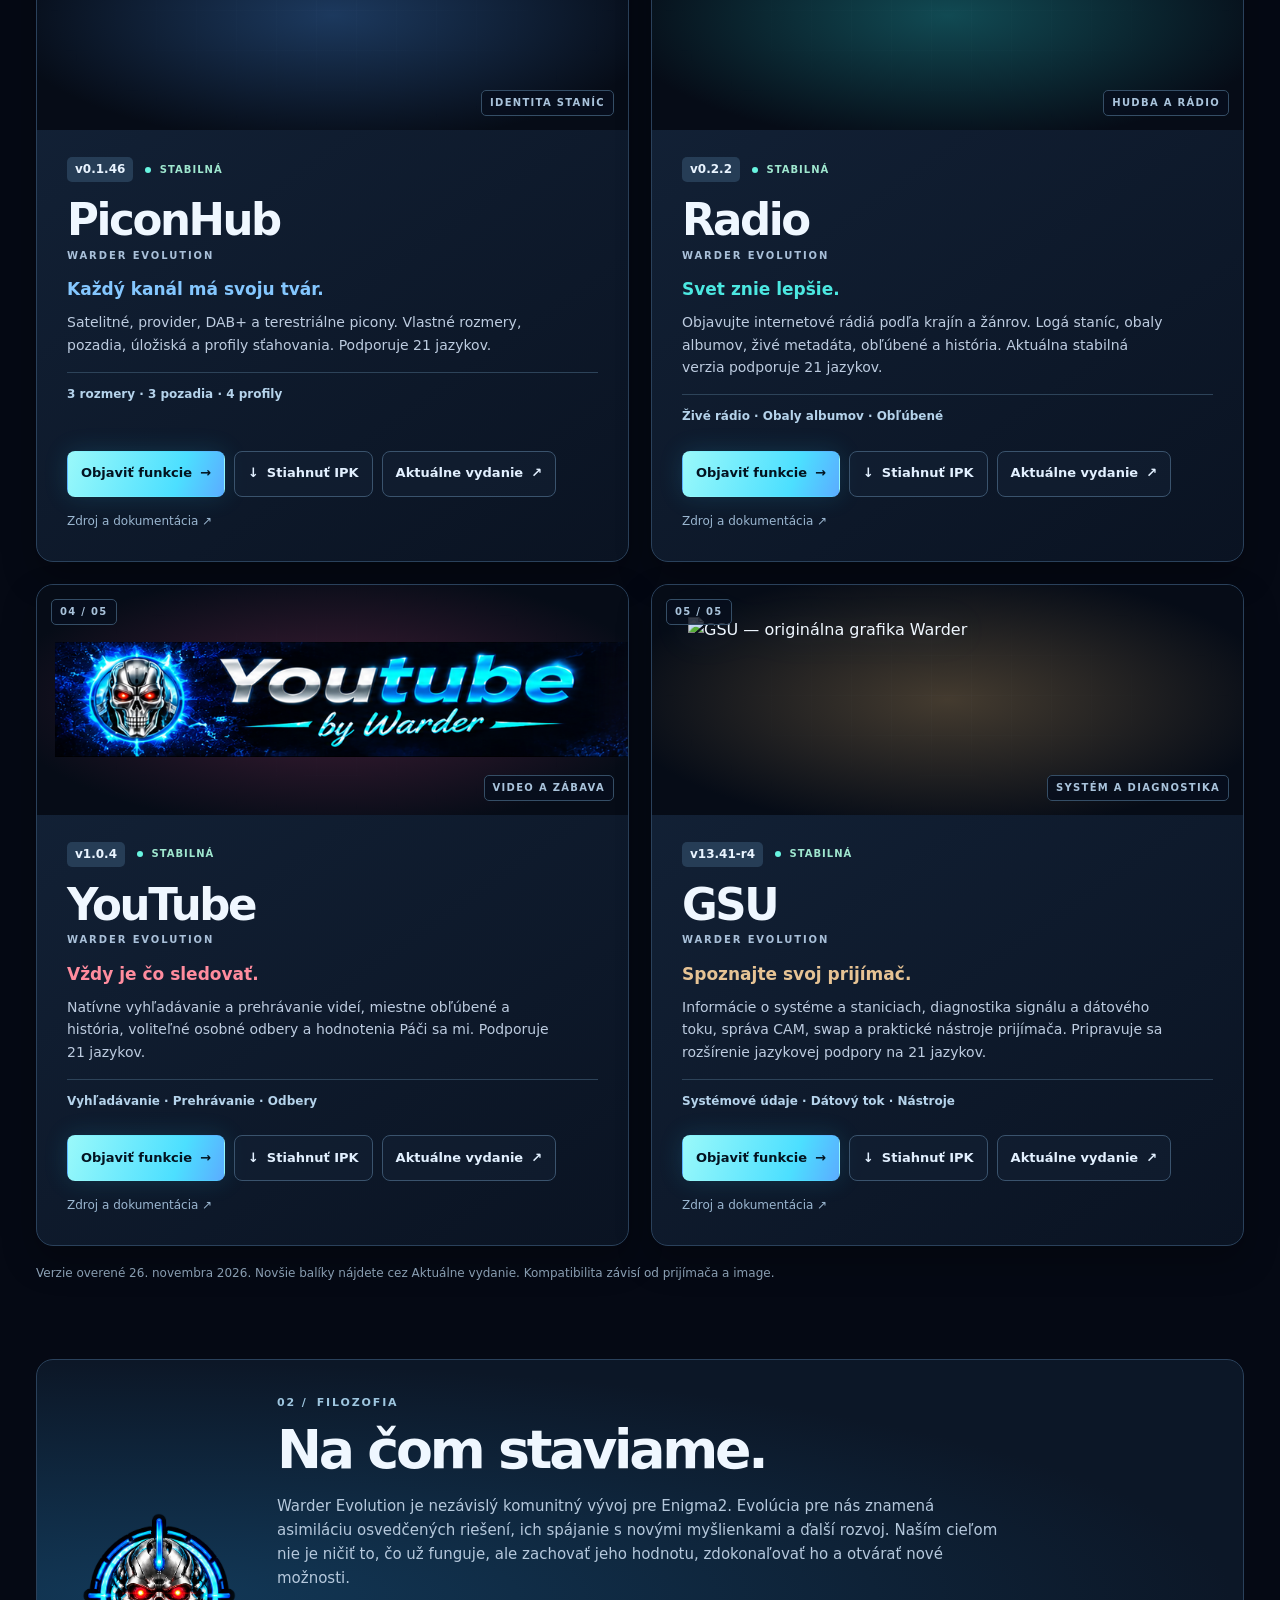
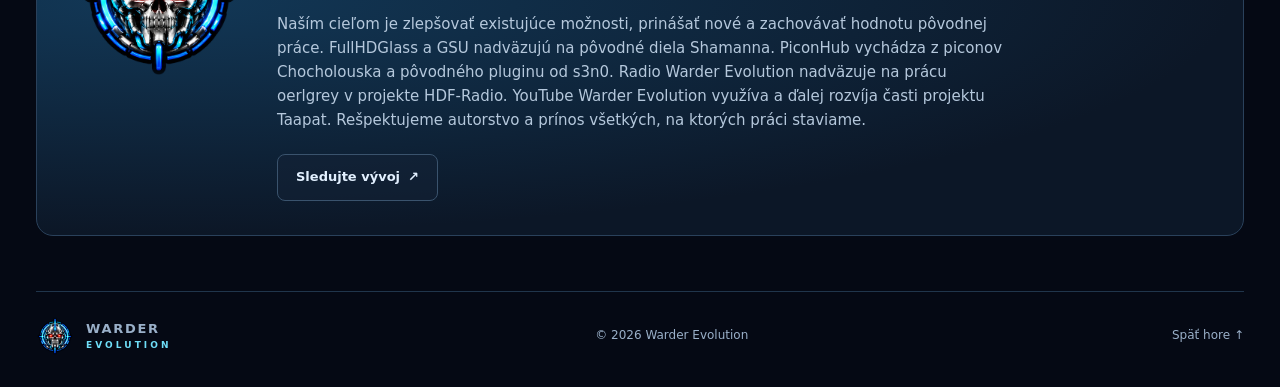
==== commit d8c921ba: "Synchronize portal and register with verified YouTube 1.0.4 stable release" ====
--- a/docs/index.html
+++ b/docs/index.html
@@ -3,6 +3,6 @@
 <body><a href="#main" class="skip"><span class="sk" lang="sk">Preskočiť na obsah</span><span class="en" lang="en" hidden>Skip to content</span><span class="de" lang="de" hidden>Zum Inhalt springen</span><span class="ru" lang="ru" hidden>Перейти к содержанию</span></a><header><nav class="shell nav" aria-label="Hlavná navigácia" data-aria-sk="Hlavná navigácia" data-aria-en="Main navigation" data-aria-de="Hauptnavigation" data-aria-ru="Главная навигация"><a class="brand" href="index.html"><img src="portal-art/skull.png?v=20261125-skull1" width="46" height="46" alt=""><span>WARDER<b>EVOLUTION</b></span></a><div class="nav-links"><a href="#products"><span class="sk" lang="sk">Produkty</span><span class="en" lang="en" hidden>Products</span><span class="de" lang="de" hidden>Produkte</span><span class="ru" lang="ru" hidden>Продукты</span></a><a href="#about"><span class="sk" lang="sk">O nás</span><span class="en" lang="en" hidden>About</span><span class="de" lang="de" hidden>Über uns</span><span class="ru" lang="ru" hidden>О нас</span></a><a href="https://github.com/Evolution-by-Warder">GitHub ↗</a></div><div class="languages" role="group" aria-label="Jazyk" data-aria-sk="Jazyk" data-aria-en="Language" data-aria-de="Sprache" data-aria-ru="Язык"><button data-lang="sk" lang="sk" aria-label="Slovenčina" aria-pressed="true">SK</button><button data-lang="en" lang="en" aria-label="English" aria-pressed="false">EN</button><button data-lang="de" lang="de" aria-label="Deutsch" aria-pressed="false">DE</button><button data-lang="ru" lang="ru" aria-label="Русский" aria-pressed="false">RU</button></div></nav></header>
 <main id="main"><section class="hero"><div class="shell hero-inner"><div class="hero-copy"><div class="eyebrow"><i></i><span class="sk" lang="sk">NEZÁVISLÝ VÝVOJ ENIGMA2</span><span class="en" lang="en" hidden>INDEPENDENT ENIGMA2 DEVELOPMENT</span><span class="de" lang="de" hidden>UNABHÄNGIGE ENIGMA2-ENTWICKLUNG</span><span class="ru" lang="ru" hidden>НЕЗАВИСИМАЯ РАЗРАБОТКА ENIGMA2</span></div><h1>WARDER<br><span>EVOLUTION</span></h1><h2><span class="sk" lang="sk">Enigma2. V novom svetle.</span><span class="en" lang="en" hidden>Enigma2. Reimagined.</span><span class="de" lang="de" hidden>Enigma2. Neu gedacht.</span><span class="ru" lang="ru" hidden>Enigma2. Новый взгляд.</span></h2><p><span class="sk" lang="sk">Päť produktov. Jedna vášeň. Jedinečná rodina skinov, multimédií a inteligentných nástrojov pre ďalšiu kapitolu Enigma2.</span><span class="en" lang="en" hidden>Five products. One passion. A distinctive family of skins, entertainment and intelligent receiver tools for the next chapter of Enigma2.</span><span class="de" lang="de" hidden>Fünf Produkte. Eine Leidenschaft. Eine einzigartige Familie aus Skins, Unterhaltung und intelligenten Receiver-Werkzeugen für das nächste Kapitel von Enigma2.</span><span class="ru" lang="ru" hidden>Пять продуктов. Одна страсть. Уникальное семейство скинов, мультимедийных решений и умных инструментов для новой главы Enigma2.</span></p><div class="actions"><a class="btn primary" href="#products"><span class="sk" lang="sk">Objavte naše produkty</span><span class="en" lang="en" hidden>Explore the ecosystem</span><span class="de" lang="de" hidden>Das Ökosystem entdecken</span><span class="ru" lang="ru" hidden>Откройте для себя экосистему</span> ↓</a><a class="btn ghost" href="https://github.com/Evolution-by-Warder">GitHub ↗</a></div><div class="hero-platforms">ENIGMA2 <span></span> OPENATV <span></span> OPENPLI</div></div><div class="hero-visual"><div class="orbit o1"></div><div class="orbit o2"></div><div class="orbit o3"></div><div class="energy"></div><img class="skull" src="portal-art/skull.png?v=20261125-skull1" alt="" width="425" height="445"><span class="coord c1">WE / 2026</span><span class="coord c2">01 — 08</span><span class="coord c3">ENIGMA2 ECOSYSTEM</span><div class="beam"></div><template id="community-planets" data-target-count="8"><a href="https://www.opena.tv/" data-symbol="ATV" data-color="#76caff">OpenATV</a><a href="https://www.openpli.org/" data-symbol="PLi" data-color="#64dfa2">OpenPLi</a><a href="https://www.ab-forum.info/" data-symbol="AB" data-color="#d5a3ef">AB-Fórum</a></template><div class="planet-track" hidden></div><button class="orbit-toggle" type="button" hidden aria-label="Pozastaviť obeh planét">Ⅱ</button></div></div></section>
 <div class="shell stats"><div><strong>05</strong><span><span class="sk" lang="sk">Verejných projektov</span><span class="en" lang="en" hidden>Public projects</span><span class="de" lang="de" hidden>Öffentliche Projekte</span><span class="ru" lang="ru" hidden>Открытые проекты</span></span></div><div><strong>Enigma2</strong><span><span class="sk" lang="sk">Natívne prostredie</span><span class="en" lang="en" hidden>Native experience</span><span class="de" lang="de" hidden>Native Benutzeroberfläche</span><span class="ru" lang="ru" hidden>Нативный интерфейс</span></span></div><div><strong>OpenATV · OpenPLi</strong><span><span class="sk" lang="sk">Kompatibilita prijímačov</span><span class="en" lang="en" hidden>Receiver compatibility</span><span class="de" lang="de" hidden>Receiver-Kompatibilität</span><span class="ru" lang="ru" hidden>Совместимость ресиверов</span></span></div></div>
-<section class="shell catalog" id="products"><div class="section-heading"><div><div class="eyebrow">01 / <span class="sk" lang="sk">KOLEKCIA</span><span class="en" lang="en" hidden>THE COLLECTION</span><span class="de" lang="de" hidden>DIE KOLLEKTION</span><span class="ru" lang="ru" hidden>КОЛЛЕКЦИЯ</span></div><h2><span class="sk" lang="sk">Spoznajte evolúciu.</span><span class="en" lang="en" hidden>Meet the evolution.</span><span class="de" lang="de" hidden>Entdecken Sie die Evolution.</span><span class="ru" lang="ru" hidden>Познакомьтесь с эволюцией.</span></h2></div><p><span class="sk" lang="sk">Objavte kompletnú rodinu Warder.</span><span class="en" lang="en" hidden>Discover the complete Warder family.</span><span class="de" lang="de" hidden>Entdecken Sie die gesamte Warder-Familie.</span><span class="ru" lang="ru" hidden>Откройте для себя всё семейство Warder.</span></p></div><div class="products"><article class="product glass" id="glass" data-planet-icon="display"><div class="art"><span class="number">01 / 05</span><img src="https://raw.githubusercontent.com/Evolution-by-Warder/FullHDGlass-Warder-Evolution/08b5e6fe2870d8d6908b780c7a31ac18046da009/source/package-root/usr/share/enigma2/hd_glass17/prev.png" alt="FullHDGlass — originálna grafika Warder" data-alt-sk="FullHDGlass — originálna grafika Warder" data-alt-en="FullHDGlass — original Warder product artwork" data-alt-de="FullHDGlass — Originalgrafik von Warder" data-alt-ru="FullHDGlass — оригинальная графика Warder" ><span class="art-type"><span class="sk" lang="sk">VLAJKOVÁ LOĎ</span><span class="en" lang="en" hidden>THE FLAGSHIP</span><span class="de" lang="de" hidden>DAS FLAGGSCHIFF</span><span class="ru" lang="ru" hidden>ФЛАГМАН</span></span></div><div class="product-copy"><div class="meta"><span class="ver">v1.0.94</span><span class="status"><i></i> <span class="sk" lang="sk">STABILNÁ</span><span class="en" lang="en" hidden>STABLE</span><span class="de" lang="de" hidden>STABIL</span><span class="ru" lang="ru" hidden>СТАБИЛЬНАЯ</span></span></div><h3><a class="product-card-link" href="fullhdglass.html">FullHDGlass<small>WARDER EVOLUTION</small></a></h3><h4><span class="sk" lang="sk">Vaša televízia. V novom svetle.</span><span class="en" lang="en" hidden>Your television. Reimagined.</span><span class="de" lang="de" hidden>Ihr Fernsehen. Neu gedacht.</span><span class="ru" lang="ru" hidden>Ваше телевидение. Новый взгляд.</span></h4><p><span class="sk" lang="sk">Legendárny skin FullHDGlass v modernej podobe pre Enigma2. Infobary, EPG, picony, rádio a rozsiahle možnosti prispôsobenia v jedinečnom vizuálnom štýle. Skin podporuje 21 jazykov, vďaka čomu je dostupný širokej medzinárodnej komunite používateľov Enigma2.</span><span class="en" lang="en" hidden>The legendary FullHDGlass skin, evolved for modern Enigma2. Infobars, EPG, picons, radio and extensive personalisation in one distinctive visual experience. The skin supports 21 languages, making it accessible to the international Enigma2 community.</span><span class="de" lang="de" hidden>Der legendäre FullHDGlass-Skin, weiterentwickelt für modernes Enigma2. Infoleisten, EPG, Picons, Radio und umfangreiche Personalisierung in einem unverwechselbaren Design. Der Skin unterstützt 21 Sprachen und ist damit für die internationale Enigma2-Community zugänglich.</span><span class="ru" lang="ru" hidden>Легендарный скин FullHDGlass, обновлённый для современной Enigma2. Инфобары, EPG, пиконы, радио и широкие возможности персонализации в едином узнаваемом стиле. Скин поддерживает 21 язык и доступен международному сообществу Enigma2.</span></p><div class="features"><span class="sk" lang="sk">EPG · Infobary · Prispôsobenie</span><span class="en" lang="en" hidden>EPG · Infobars · Personalisation</span><span class="de" lang="de" hidden>EPG · Infoleisten · Personalisierung</span><span class="ru" lang="ru" hidden>EPG · Инфобары · Персонализация</span></div><div class="actions"><a class="btn primary" href="fullhdglass.html"><span class="sk" lang="sk">Objaviť funkcie</span><span class="en" lang="en" hidden>Discover features</span><span class="de" lang="de" hidden>Funktionen entdecken</span><span class="ru" lang="ru" hidden>Изучить возможности</span> →</a><a class="btn ghost" href="https://github.com/Evolution-by-Warder/FullHDGlass-Warder-Evolution/releases/download/v1.0.94/enigma2-plugin-skins-fullhdglass_1.0.94_all.ipk">↓ <span class="sk" lang="sk">Stiahnuť IPK</span><span class="en" lang="en" hidden>Download IPK</span><span class="de" lang="de" hidden>IPK herunterladen</span><span class="ru" lang="ru" hidden>Скачать IPK</span></a><a class="btn ghost" href="https://github.com/Evolution-by-Warder/FullHDGlass-Warder-Evolution/releases/latest"><span class="sk" lang="sk">Aktuálne vydanie</span><span class="en" lang="en" hidden>Latest release</span><span class="de" lang="de" hidden>Neueste Version</span><span class="ru" lang="ru" hidden>Последняя версия</span> ↗</a></div><div class="details"><a href="https://github.com/Evolution-by-Warder/FullHDGlass-Warder-Evolution"><span class="sk" lang="sk">Zdroj a dokumentácia</span><span class="en" lang="en" hidden>Source &amp; documentation</span><span class="de" lang="de" hidden>Quellcode und Dokumentation</span><span class="ru" lang="ru" hidden>Исходный код и документация</span> ↗</a></div></div></article><article class="product picon" id="picon" data-planet-icon="grid"><div class="art"><span class="number">02 / 05</span><img src="https://raw.githubusercontent.com/Evolution-by-Warder/PiconHub-Warder-Evolution/36c2ee583a073f28aa134f26f960556ee0585b25/plugin/artwork/templates/warder-brand/piconhub-master.png" alt="PiconHub — originálna grafika Warder" data-alt-sk="PiconHub — originálna grafika Warder" data-alt-en="PiconHub — original Warder product artwork" data-alt-de="PiconHub — Originalgrafik von Warder" data-alt-ru="PiconHub — оригинальная графика Warder" loading="lazy"><span class="art-type"><span class="sk" lang="sk">IDENTITA STANÍC</span><span class="en" lang="en" hidden>CHANNEL IDENTITY</span><span class="de" lang="de" hidden>SENDERIDENTITÄT</span><span class="ru" lang="ru" hidden>СТИЛЬ КАНАЛОВ</span></span></div><div class="product-copy"><div class="meta"><span class="ver">v0.1.46</span><span class="status"><i></i> <span class="sk" lang="sk">STABILNÁ</span><span class="en" lang="en" hidden>STABLE</span><span class="de" lang="de" hidden>STABIL</span><span class="ru" lang="ru" hidden>СТАБИЛЬНАЯ</span></span></div><h3><a class="product-card-link" href="piconhub.html">PiconHub<small>WARDER EVOLUTION</small></a></h3><h4><span class="sk" lang="sk">Každý kanál má svoju tvár.</span><span class="en" lang="en" hidden>Every channel has a face.</span><span class="de" lang="de" hidden>Jeder Sender hat ein Gesicht.</span><span class="ru" lang="ru" hidden>У каждого канала своё лицо.</span></h4><p><span class="sk" lang="sk">Satelitné, provider, DAB+ a terestriálne picony. Vlastné rozmery, pozadia, úložiská a profily sťahovania. Podporuje 21 jazykov.</span><span class="en" lang="en" hidden>Satellite, provider, DAB+ and terrestrial picons. Choose your dimensions, backgrounds, storage and download profiles. Supports 21 languages.</span><span class="de" lang="de" hidden>Satelliten-, Anbieter-, DAB+- und terrestrische Picons. Wählen Sie Größen, Hintergründe, Speicherort und Downloadprofile. Unterstützt 21 Sprachen.</span><span class="ru" lang="ru" hidden>Спутниковые, провайдерские, DAB+ и эфирные пиконы. Выбирайте размеры, фоны, место хранения и профили загрузки. Поддерживает 21 язык.</span></p><div class="features"><span class="sk" lang="sk">3 rozmery · 3 pozadia · 4 profily</span><span class="en" lang="en" hidden>3 sizes · 3 backgrounds · 4 profiles</span><span class="de" lang="de" hidden>3 Größen · 3 Hintergründe · 4 Profile</span><span class="ru" lang="ru" hidden>3 размера · 3 фона · 4 профиля</span></div><div class="actions"><a class="btn primary" href="piconhub.html"><span class="sk" lang="sk">Objaviť funkcie</span><span class="en" lang="en" hidden>Discover features</span><span class="de" lang="de" hidden>Funktionen entdecken</span><span class="ru" lang="ru" hidden>Изучить возможности</span> →</a><a class="btn ghost" href="https://github.com/Evolution-by-Warder/PiconHub-Warder-Evolution/releases/download/v0.1.46/enigma2-plugin-extensions-piconhub_0.1.46_all.ipk">↓ <span class="sk" lang="sk">Stiahnuť IPK</span><span class="en" lang="en" hidden>Download IPK</span><span class="de" lang="de" hidden>IPK herunterladen</span><span class="ru" lang="ru" hidden>Скачать IPK</span></a><a class="btn ghost" href="https://github.com/Evolution-by-Warder/PiconHub-Warder-Evolution/releases/latest"><span class="sk" lang="sk">Aktuálne vydanie</span><span class="en" lang="en" hidden>Latest release</span><span class="de" lang="de" hidden>Neueste Version</span><span class="ru" lang="ru" hidden>Последняя версия</span> ↗</a></div><div class="details"><a href="https://github.com/Evolution-by-Warder/PiconHub-Warder-Evolution"><span class="sk" lang="sk">Zdroj a dokumentácia</span><span class="en" lang="en" hidden>Source &amp; documentation</span><span class="de" lang="de" hidden>Quellcode und Dokumentation</span><span class="ru" lang="ru" hidden>Исходный код и документация</span> ↗</a></div></div></article><article class="product radio" id="radio" data-planet-icon="radio"><div class="art"><span class="number">03 / 05</span><img src="https://raw.githubusercontent.com/Evolution-by-Warder/Radio-Warder-Evolution/0c540f72bbe47e8ba2020b6e7ecff64c8a9edb44/src/WarderRadio/artwork/warder-radio-logo.png" alt="Radio — originálna grafika Warder" data-alt-sk="Radio — originálna grafika Warder" data-alt-en="Radio — original Warder product artwork" data-alt-de="Radio — Originalgrafik von Warder" data-alt-ru="Radio — оригинальная графика Warder" loading="lazy"><span class="art-type"><span class="sk" lang="sk">HUDBA A RÁDIO</span><span class="en" lang="en" hidden>MUSIC &amp; RADIO</span><span class="de" lang="de" hidden>MUSIK UND RADIO</span><span class="ru" lang="ru" hidden>МУЗЫКА И РАДИО</span></span></div><div class="product-copy"><div class="meta"><span class="ver">v0.2.2</span><span class="status"><i></i> <span class="sk" lang="sk">STABILNÁ</span><span class="en" lang="en" hidden>STABLE</span><span class="de" lang="de" hidden>STABIL</span><span class="ru" lang="ru" hidden>СТАБИЛЬНАЯ</span></span></div><h3><a class="product-card-link" href="radio.html">Radio<small>WARDER EVOLUTION</small></a></h3><h4><span class="sk" lang="sk">Svet znie lepšie.</span><span class="en" lang="en" hidden>The world sounds better.</span><span class="de" lang="de" hidden>Die Welt klingt besser.</span><span class="ru" lang="ru" hidden>Мир звучит лучше.</span></h4><p><span class="sk" lang="sk">Objavujte internetové rádiá podľa krajín a žánrov. Logá staníc, obaly albumov, živé metadáta, obľúbené a história. Aktuálna stabilná verzia podporuje 21 jazykov.</span><span class="en" lang="en" hidden>Discover internet radio by country and genre, with station logos, album artwork, live metadata, favourites and history. The current stable version supports 21 languages.</span><span class="de" lang="de" hidden>Entdecken Sie Internetradio nach Land und Genre, mit Senderlogos, Albumcovern, Live-Metadaten, Favoriten und Verlauf. Die aktuelle stabile Version unterstützt 21 Sprachen.</span><span class="ru" lang="ru" hidden>Открывайте интернет-радио по странам и жанрам, с логотипами станций, обложками альбомов, метаданными, избранным и историей. Текущая стабильная версия поддерживает 21 язык.</span></p><div class="features"><span class="sk" lang="sk">Živé rádio · Obaly albumov · Obľúbené</span><span class="en" lang="en" hidden>Live radio · Album artwork · Favourites</span><span class="de" lang="de" hidden>Live-Radio · Albumcover · Favoriten</span><span class="ru" lang="ru" hidden>Радио · Обложки альбомов · Избранное</span></div><div class="actions"><a class="btn primary" href="radio.html"><span class="sk" lang="sk">Objaviť funkcie</span><span class="en" lang="en" hidden>Discover features</span><span class="de" lang="de" hidden>Funktionen entdecken</span><span class="ru" lang="ru" hidden>Изучить возможности</span> →</a><a class="btn ghost" href="https://github.com/Evolution-by-Warder/Radio-Warder-Evolution/releases/download/warder-radio-v0.2.2/enigma2-plugin-extensions-radio-warder-evolution_0.2.2_all.ipk">↓ <span class="sk" lang="sk">Stiahnuť IPK</span><span class="en" lang="en" hidden>Download IPK</span><span class="de" lang="de" hidden>IPK herunterladen</span><span class="ru" lang="ru" hidden>Скачать IPK</span></a><a class="btn ghost" href="https://github.com/Evolution-by-Warder/Radio-Warder-Evolution/releases/latest"><span class="sk" lang="sk">Aktuálne vydanie</span><span class="en" lang="en" hidden>Latest release</span><span class="de" lang="de" hidden>Neueste Version</span><span class="ru" lang="ru" hidden>Последняя версия</span> ↗</a></div><div class="details"><a href="https://github.com/Evolution-by-Warder/Radio-Warder-Evolution"><span class="sk" lang="sk">Zdroj a dokumentácia</span><span class="en" lang="en" hidden>Source &amp; documentation</span><span class="de" lang="de" hidden>Quellcode und Dokumentation</span><span class="ru" lang="ru" hidden>Исходный код и документация</span> ↗</a></div></div></article><article class="product youtube" id="youtube" data-planet-icon="play"><div class="art"><span class="number">04 / 05</span><img src="portal-art/youtube-header.png" alt="YouTube — originálna grafika Warder" data-alt-sk="YouTube — originálna grafika Warder" data-alt-en="YouTube — original Warder product artwork" data-alt-de="YouTube — Originalgrafik von Warder" data-alt-ru="YouTube — оригинальная графика Warder" loading="lazy"><span class="art-type"><span class="sk" lang="sk">VIDEO A ZÁBAVA</span><span class="en" lang="en" hidden>VIDEO &amp; ENTERTAINMENT</span><span class="de" lang="de" hidden>VIDEO UND UNTERHALTUNG</span><span class="ru" lang="ru" hidden>ВИДЕО И РАЗВЛЕЧЕНИЯ</span></span></div><div class="product-copy"><div class="meta"><span class="ver">v1.0.3</span><span class="status"><i></i> <span class="sk" lang="sk">STABILNÁ</span><span class="en" lang="en" hidden>STABLE</span><span class="de" lang="de" hidden>STABIL</span><span class="ru" lang="ru" hidden>СТАБИЛЬНАЯ</span></span></div><h3><a class="product-card-link" href="youtube-warder.html">YouTube<small>WARDER EVOLUTION</small></a></h3><h4><span class="sk" lang="sk">Vždy je čo sledovať.</span><span class="en" lang="en" hidden>More to watch.</span><span class="de" lang="de" hidden>Mehr zu sehen.</span><span class="ru" lang="ru" hidden>Больше интересных видео.</span></h4><p><span class="sk" lang="sk">Natívne vyhľadávanie a prehrávanie videí, miestne obľúbené a história, voliteľné osobné odbery a hodnotenia Páči sa mi. Pripravuje sa rozšírenie jazykovej podpory na 21 jazykov.</span><span class="en" lang="en" hidden>Native video search and playback, local favourites and history, optional personal subscriptions and Likes. Language support is planned to expand to 21 languages.</span><span class="de" lang="de" hidden>Native Videosuche und Wiedergabe, lokale Favoriten und Verlauf sowie optionale persönliche Abos und Likes. Die Erweiterung der Sprachunterstützung auf 21 Sprachen ist geplant.</span><span class="ru" lang="ru" hidden>Нативный поиск и воспроизведение видео, локальное избранное и история, опциональные личные подписки и отметки «Нравится». Планируется расширение языковой поддержки до 21 языка.</span></p><div class="features"><span class="sk" lang="sk">Vyhľadávanie · Prehrávanie · Odbery</span><span class="en" lang="en" hidden>Video search · Native playback · Subscriptions</span><span class="de" lang="de" hidden>Videosuche · Native Wiedergabe · Abos</span><span class="ru" lang="ru" hidden>Поиск видео · Нативное воспроизведение · Подписки</span></div><div class="actions"><a class="btn primary" href="youtube-warder.html"><span class="sk" lang="sk">Objaviť funkcie</span><span class="en" lang="en" hidden>Discover features</span><span class="de" lang="de" hidden>Funktionen entdecken</span><span class="ru" lang="ru" hidden>Изучить возможности</span> →</a><a class="btn ghost" href="https://github.com/Evolution-by-Warder/YouTube-Warder-Evolution/releases/download/youtube-warder-v1.0.3/enigma2-plugin-extensions-youtube-warder-evolution_1.0.3_all.ipk">↓ <span class="sk" lang="sk">Stiahnuť IPK</span><span class="en" lang="en" hidden>Download IPK</span><span class="de" lang="de" hidden>IPK herunterladen</span><span class="ru" lang="ru" hidden>Скачать IPK</span></a><a class="btn ghost" href="https://github.com/Evolution-by-Warder/YouTube-Warder-Evolution/releases/latest"><span class="sk" lang="sk">Aktuálne vydanie</span><span class="en" lang="en" hidden>Latest release</span><span class="de" lang="de" hidden>Neueste Version</span><span class="ru" lang="ru" hidden>Последняя версия</span> ↗</a></div><div class="details"><a href="https://github.com/Evolution-by-Warder/YouTube-Warder-Evolution"><span class="sk" lang="sk">Zdroj a dokumentácia</span><span class="en" lang="en" hidden>Source &amp; documentation</span><span class="de" lang="de" hidden>Quellcode und Dokumentation</span><span class="ru" lang="ru" hidden>Исходный код и документация</span> ↗</a></div></div></article><article class="product gsu" id="gsu" data-planet-icon="gear"><div class="art"><span class="number">05 / 05</span><img src="https://raw.githubusercontent.com/Evolution-by-Warder/GSU-Warder-Evolution/b173e1cdf7eb30d11821129ba3a0d14971813d76/plugin/artwork/warder-plugin-master.png" alt="GSU — originálna grafika Warder" data-alt-sk="GSU — originálna grafika Warder" data-alt-en="GSU — original Warder product artwork" data-alt-de="GSU — Originalgrafik von Warder" data-alt-ru="GSU — оригинальная графика Warder" loading="lazy"><span class="art-type"><span class="sk" lang="sk">SYSTÉM A DIAGNOSTIKA</span><span class="en" lang="en" hidden>SYSTEM &amp; DIAGNOSTICS</span><span class="de" lang="de" hidden>SYSTEM UND DIAGNOSE</span><span class="ru" lang="ru" hidden>СИСТЕМА И ДИАГНОСТИКА</span></span></div><div class="product-copy"><div class="meta"><span class="ver">v13.41-r4</span><span class="status"><i></i> <span class="sk" lang="sk">STABILNÁ</span><span class="en" lang="en" hidden>STABLE</span><span class="de" lang="de" hidden>STABIL</span><span class="ru" lang="ru" hidden>СТАБИЛЬНАЯ</span></span></div><h3><a class="product-card-link" href="gsu.html">GSU<small>WARDER EVOLUTION</small></a></h3><h4><span class="sk" lang="sk">Spoznajte svoj prijímač.</span><span class="en" lang="en" hidden>Know your receiver.</span><span class="de" lang="de" hidden>Lernen Sie Ihren Receiver kennen.</span><span class="ru" lang="ru" hidden>Узнайте свой ресивер.</span></h4><p><span class="sk" lang="sk">Informácie o systéme a staniciach, diagnostika signálu a dátového toku, správa CAM, swap a praktické nástroje prijímača. Pripravuje sa rozšírenie jazykovej podpory na 21 jazykov.</span><span class="en" lang="en" hidden>System and channel information, signal and bitrate diagnostics, CAM management, swap and practical receiver utilities. Language support is planned to expand to 21 languages.</span><span class="de" lang="de" hidden>System- und Senderinformationen, Signal- und Bitratendiagnose, CAM-Verwaltung, Swap und praktische Receiver-Werkzeuge. Die Erweiterung der Sprachunterstützung auf 21 Sprachen ist geplant.</span><span class="ru" lang="ru" hidden>Информация о системе и каналах, диагностика сигнала и битрейта, управление CAM, swap и полезные инструменты ресивера. Планируется расширение языковой поддержки до 21 языка.</span></p><div class="features"><span class="sk" lang="sk">Systémové údaje · Dátový tok · Nástroje</span><span class="en" lang="en" hidden>System info · Bitrate · Receiver tools</span><span class="de" lang="de" hidden>Systeminfo · Bitrate · Receiver-Werkzeuge</span><span class="ru" lang="ru" hidden>Системные данные · Битрейт · Инструменты</span></div><div class="actions"><a class="btn primary" href="gsu.html"><span class="sk" lang="sk">Objaviť funkcie</span><span class="en" lang="en" hidden>Discover features</span><span class="de" lang="de" hidden>Funktionen entdecken</span><span class="ru" lang="ru" hidden>Изучить возможности</span> →</a><a class="btn ghost" href="https://github.com/Evolution-by-Warder/GSU-Warder-Evolution/releases/download/v13.41-r4/enigma2-plugin-extensions-gsu_13.41-r4_all.ipk">↓ <span class="sk" lang="sk">Stiahnuť IPK</span><span class="en" lang="en" hidden>Download IPK</span><span class="de" lang="de" hidden>IPK herunterladen</span><span class="ru" lang="ru" hidden>Скачать IPK</span></a><a class="btn ghost" href="https://github.com/Evolution-by-Warder/GSU-Warder-Evolution/releases/latest"><span class="sk" lang="sk">Aktuálne vydanie</span><span class="en" lang="en" hidden>Latest release</span><span class="de" lang="de" hidden>Neueste Version</span><span class="ru" lang="ru" hidden>Последняя версия</span> ↗</a></div><div class="details"><a href="https://github.com/Evolution-by-Warder/GSU-Warder-Evolution"><span class="sk" lang="sk">Zdroj a dokumentácia</span><span class="en" lang="en" hidden>Source &amp; documentation</span><span class="de" lang="de" hidden>Quellcode und Dokumentation</span><span class="ru" lang="ru" hidden>Исходный код и документация</span> ↗</a></div></div></article></div><p class="snapshot"><span class="sk" lang="sk">Verzie overené 26. novembra 2026. Novšie balíky nájdete cez Aktuálne vydanie. Kompatibilita závisí od prijímača a image.</span><span class="en" lang="en" hidden>Versions verified 26 November 2026. Use Latest release to find newer builds. Compatibility depends on your receiver and image.</span><span class="de" lang="de" hidden>Versionen geprüft am 26. November 2026. Neuere Builds finden Sie unter Neueste Version. Die Kompatibilität hängt von Receiver und Image ab.</span><span class="ru" lang="ru" hidden>Версии проверены 26 ноября 2026 г. Новые сборки доступны по ссылке «Последняя версия». Совместимость зависит от ресивера и образа.</span></p></section>
+<section class="shell catalog" id="products"><div class="section-heading"><div><div class="eyebrow">01 / <span class="sk" lang="sk">KOLEKCIA</span><span class="en" lang="en" hidden>THE COLLECTION</span><span class="de" lang="de" hidden>DIE KOLLEKTION</span><span class="ru" lang="ru" hidden>КОЛЛЕКЦИЯ</span></div><h2><span class="sk" lang="sk">Spoznajte evolúciu.</span><span class="en" lang="en" hidden>Meet the evolution.</span><span class="de" lang="de" hidden>Entdecken Sie die Evolution.</span><span class="ru" lang="ru" hidden>Познакомьтесь с эволюцией.</span></h2></div><p><span class="sk" lang="sk">Objavte kompletnú rodinu Warder.</span><span class="en" lang="en" hidden>Discover the complete Warder family.</span><span class="de" lang="de" hidden>Entdecken Sie die gesamte Warder-Familie.</span><span class="ru" lang="ru" hidden>Откройте для себя всё семейство Warder.</span></p></div><div class="products"><article class="product glass" id="glass" data-planet-icon="display"><div class="art"><span class="number">01 / 05</span><img src="https://raw.githubusercontent.com/Evolution-by-Warder/FullHDGlass-Warder-Evolution/08b5e6fe2870d8d6908b780c7a31ac18046da009/source/package-root/usr/share/enigma2/hd_glass17/prev.png" alt="FullHDGlass — originálna grafika Warder" data-alt-sk="FullHDGlass — originálna grafika Warder" data-alt-en="FullHDGlass — original Warder product artwork" data-alt-de="FullHDGlass — Originalgrafik von Warder" data-alt-ru="FullHDGlass — оригинальная графика Warder" ><span class="art-type"><span class="sk" lang="sk">VLAJKOVÁ LOĎ</span><span class="en" lang="en" hidden>THE FLAGSHIP</span><span class="de" lang="de" hidden>DAS FLAGGSCHIFF</span><span class="ru" lang="ru" hidden>ФЛАГМАН</span></span></div><div class="product-copy"><div class="meta"><span class="ver">v1.0.94</span><span class="status"><i></i> <span class="sk" lang="sk">STABILNÁ</span><span class="en" lang="en" hidden>STABLE</span><span class="de" lang="de" hidden>STABIL</span><span class="ru" lang="ru" hidden>СТАБИЛЬНАЯ</span></span></div><h3><a class="product-card-link" href="fullhdglass.html">FullHDGlass<small>WARDER EVOLUTION</small></a></h3><h4><span class="sk" lang="sk">Vaša televízia. V novom svetle.</span><span class="en" lang="en" hidden>Your television. Reimagined.</span><span class="de" lang="de" hidden>Ihr Fernsehen. Neu gedacht.</span><span class="ru" lang="ru" hidden>Ваше телевидение. Новый взгляд.</span></h4><p><span class="sk" lang="sk">Legendárny skin FullHDGlass v modernej podobe pre Enigma2. Infobary, EPG, picony, rádio a rozsiahle možnosti prispôsobenia v jedinečnom vizuálnom štýle. Skin podporuje 21 jazykov, vďaka čomu je dostupný širokej medzinárodnej komunite používateľov Enigma2.</span><span class="en" lang="en" hidden>The legendary FullHDGlass skin, evolved for modern Enigma2. Infobars, EPG, picons, radio and extensive personalisation in one distinctive visual experience. The skin supports 21 languages, making it accessible to the international Enigma2 community.</span><span class="de" lang="de" hidden>Der legendäre FullHDGlass-Skin, weiterentwickelt für modernes Enigma2. Infoleisten, EPG, Picons, Radio und umfangreiche Personalisierung in einem unverwechselbaren Design. Der Skin unterstützt 21 Sprachen und ist damit für die internationale Enigma2-Community zugänglich.</span><span class="ru" lang="ru" hidden>Легендарный скин FullHDGlass, обновлённый для современной Enigma2. Инфобары, EPG, пиконы, радио и широкие возможности персонализации в едином узнаваемом стиле. Скин поддерживает 21 язык и доступен международному сообществу Enigma2.</span></p><div class="features"><span class="sk" lang="sk">EPG · Infobary · Prispôsobenie</span><span class="en" lang="en" hidden>EPG · Infobars · Personalisation</span><span class="de" lang="de" hidden>EPG · Infoleisten · Personalisierung</span><span class="ru" lang="ru" hidden>EPG · Инфобары · Персонализация</span></div><div class="actions"><a class="btn primary" href="fullhdglass.html"><span class="sk" lang="sk">Objaviť funkcie</span><span class="en" lang="en" hidden>Discover features</span><span class="de" lang="de" hidden>Funktionen entdecken</span><span class="ru" lang="ru" hidden>Изучить возможности</span> →</a><a class="btn ghost" href="https://github.com/Evolution-by-Warder/FullHDGlass-Warder-Evolution/releases/download/v1.0.94/enigma2-plugin-skins-fullhdglass_1.0.94_all.ipk">↓ <span class="sk" lang="sk">Stiahnuť IPK</span><span class="en" lang="en" hidden>Download IPK</span><span class="de" lang="de" hidden>IPK herunterladen</span><span class="ru" lang="ru" hidden>Скачать IPK</span></a><a class="btn ghost" href="https://github.com/Evolution-by-Warder/FullHDGlass-Warder-Evolution/releases/latest"><span class="sk" lang="sk">Aktuálne vydanie</span><span class="en" lang="en" hidden>Latest release</span><span class="de" lang="de" hidden>Neueste Version</span><span class="ru" lang="ru" hidden>Последняя версия</span> ↗</a></div><div class="details"><a href="https://github.com/Evolution-by-Warder/FullHDGlass-Warder-Evolution"><span class="sk" lang="sk">Zdroj a dokumentácia</span><span class="en" lang="en" hidden>Source &amp; documentation</span><span class="de" lang="de" hidden>Quellcode und Dokumentation</span><span class="ru" lang="ru" hidden>Исходный код и документация</span> ↗</a></div></div></article><article class="product picon" id="picon" data-planet-icon="grid"><div class="art"><span class="number">02 / 05</span><img src="https://raw.githubusercontent.com/Evolution-by-Warder/PiconHub-Warder-Evolution/36c2ee583a073f28aa134f26f960556ee0585b25/plugin/artwork/templates/warder-brand/piconhub-master.png" alt="PiconHub — originálna grafika Warder" data-alt-sk="PiconHub — originálna grafika Warder" data-alt-en="PiconHub — original Warder product artwork" data-alt-de="PiconHub — Originalgrafik von Warder" data-alt-ru="PiconHub — оригинальная графика Warder" loading="lazy"><span class="art-type"><span class="sk" lang="sk">IDENTITA STANÍC</span><span class="en" lang="en" hidden>CHANNEL IDENTITY</span><span class="de" lang="de" hidden>SENDERIDENTITÄT</span><span class="ru" lang="ru" hidden>СТИЛЬ КАНАЛОВ</span></span></div><div class="product-copy"><div class="meta"><span class="ver">v0.1.46</span><span class="status"><i></i> <span class="sk" lang="sk">STABILNÁ</span><span class="en" lang="en" hidden>STABLE</span><span class="de" lang="de" hidden>STABIL</span><span class="ru" lang="ru" hidden>СТАБИЛЬНАЯ</span></span></div><h3><a class="product-card-link" href="piconhub.html">PiconHub<small>WARDER EVOLUTION</small></a></h3><h4><span class="sk" lang="sk">Každý kanál má svoju tvár.</span><span class="en" lang="en" hidden>Every channel has a face.</span><span class="de" lang="de" hidden>Jeder Sender hat ein Gesicht.</span><span class="ru" lang="ru" hidden>У каждого канала своё лицо.</span></h4><p><span class="sk" lang="sk">Satelitné, provider, DAB+ a terestriálne picony. Vlastné rozmery, pozadia, úložiská a profily sťahovania. Podporuje 21 jazykov.</span><span class="en" lang="en" hidden>Satellite, provider, DAB+ and terrestrial picons. Choose your dimensions, backgrounds, storage and download profiles. Supports 21 languages.</span><span class="de" lang="de" hidden>Satelliten-, Anbieter-, DAB+- und terrestrische Picons. Wählen Sie Größen, Hintergründe, Speicherort und Downloadprofile. Unterstützt 21 Sprachen.</span><span class="ru" lang="ru" hidden>Спутниковые, провайдерские, DAB+ и эфирные пиконы. Выбирайте размеры, фоны, место хранения и профили загрузки. Поддерживает 21 язык.</span></p><div class="features"><span class="sk" lang="sk">3 rozmery · 3 pozadia · 4 profily</span><span class="en" lang="en" hidden>3 sizes · 3 backgrounds · 4 profiles</span><span class="de" lang="de" hidden>3 Größen · 3 Hintergründe · 4 Profile</span><span class="ru" lang="ru" hidden>3 размера · 3 фона · 4 профиля</span></div><div class="actions"><a class="btn primary" href="piconhub.html"><span class="sk" lang="sk">Objaviť funkcie</span><span class="en" lang="en" hidden>Discover features</span><span class="de" lang="de" hidden>Funktionen entdecken</span><span class="ru" lang="ru" hidden>Изучить возможности</span> →</a><a class="btn ghost" href="https://github.com/Evolution-by-Warder/PiconHub-Warder-Evolution/releases/download/v0.1.46/enigma2-plugin-extensions-piconhub_0.1.46_all.ipk">↓ <span class="sk" lang="sk">Stiahnuť IPK</span><span class="en" lang="en" hidden>Download IPK</span><span class="de" lang="de" hidden>IPK herunterladen</span><span class="ru" lang="ru" hidden>Скачать IPK</span></a><a class="btn ghost" href="https://github.com/Evolution-by-Warder/PiconHub-Warder-Evolution/releases/latest"><span class="sk" lang="sk">Aktuálne vydanie</span><span class="en" lang="en" hidden>Latest release</span><span class="de" lang="de" hidden>Neueste Version</span><span class="ru" lang="ru" hidden>Последняя версия</span> ↗</a></div><div class="details"><a href="https://github.com/Evolution-by-Warder/PiconHub-Warder-Evolution"><span class="sk" lang="sk">Zdroj a dokumentácia</span><span class="en" lang="en" hidden>Source &amp; documentation</span><span class="de" lang="de" hidden>Quellcode und Dokumentation</span><span class="ru" lang="ru" hidden>Исходный код и документация</span> ↗</a></div></div></article><article class="product radio" id="radio" data-planet-icon="radio"><div class="art"><span class="number">03 / 05</span><img src="https://raw.githubusercontent.com/Evolution-by-Warder/Radio-Warder-Evolution/0c540f72bbe47e8ba2020b6e7ecff64c8a9edb44/src/WarderRadio/artwork/warder-radio-logo.png" alt="Radio — originálna grafika Warder" data-alt-sk="Radio — originálna grafika Warder" data-alt-en="Radio — original Warder product artwork" data-alt-de="Radio — Originalgrafik von Warder" data-alt-ru="Radio — оригинальная графика Warder" loading="lazy"><span class="art-type"><span class="sk" lang="sk">HUDBA A RÁDIO</span><span class="en" lang="en" hidden>MUSIC &amp; RADIO</span><span class="de" lang="de" hidden>MUSIK UND RADIO</span><span class="ru" lang="ru" hidden>МУЗЫКА И РАДИО</span></span></div><div class="product-copy"><div class="meta"><span class="ver">v0.2.2</span><span class="status"><i></i> <span class="sk" lang="sk">STABILNÁ</span><span class="en" lang="en" hidden>STABLE</span><span class="de" lang="de" hidden>STABIL</span><span class="ru" lang="ru" hidden>СТАБИЛЬНАЯ</span></span></div><h3><a class="product-card-link" href="radio.html">Radio<small>WARDER EVOLUTION</small></a></h3><h4><span class="sk" lang="sk">Svet znie lepšie.</span><span class="en" lang="en" hidden>The world sounds better.</span><span class="de" lang="de" hidden>Die Welt klingt besser.</span><span class="ru" lang="ru" hidden>Мир звучит лучше.</span></h4><p><span class="sk" lang="sk">Objavujte internetové rádiá podľa krajín a žánrov. Logá staníc, obaly albumov, živé metadáta, obľúbené a história. Aktuálna stabilná verzia podporuje 21 jazykov.</span><span class="en" lang="en" hidden>Discover internet radio by country and genre, with station logos, album artwork, live metadata, favourites and history. The current stable version supports 21 languages.</span><span class="de" lang="de" hidden>Entdecken Sie Internetradio nach Land und Genre, mit Senderlogos, Albumcovern, Live-Metadaten, Favoriten und Verlauf. Die aktuelle stabile Version unterstützt 21 Sprachen.</span><span class="ru" lang="ru" hidden>Открывайте интернет-радио по странам и жанрам, с логотипами станций, обложками альбомов, метаданными, избранным и историей. Текущая стабильная версия поддерживает 21 язык.</span></p><div class="features"><span class="sk" lang="sk">Živé rádio · Obaly albumov · Obľúbené</span><span class="en" lang="en" hidden>Live radio · Album artwork · Favourites</span><span class="de" lang="de" hidden>Live-Radio · Albumcover · Favoriten</span><span class="ru" lang="ru" hidden>Радио · Обложки альбомов · Избранное</span></div><div class="actions"><a class="btn primary" href="radio.html"><span class="sk" lang="sk">Objaviť funkcie</span><span class="en" lang="en" hidden>Discover features</span><span class="de" lang="de" hidden>Funktionen entdecken</span><span class="ru" lang="ru" hidden>Изучить возможности</span> →</a><a class="btn ghost" href="https://github.com/Evolution-by-Warder/Radio-Warder-Evolution/releases/download/warder-radio-v0.2.2/enigma2-plugin-extensions-radio-warder-evolution_0.2.2_all.ipk">↓ <span class="sk" lang="sk">Stiahnuť IPK</span><span class="en" lang="en" hidden>Download IPK</span><span class="de" lang="de" hidden>IPK herunterladen</span><span class="ru" lang="ru" hidden>Скачать IPK</span></a><a class="btn ghost" href="https://github.com/Evolution-by-Warder/Radio-Warder-Evolution/releases/latest"><span class="sk" lang="sk">Aktuálne vydanie</span><span class="en" lang="en" hidden>Latest release</span><span class="de" lang="de" hidden>Neueste Version</span><span class="ru" lang="ru" hidden>Последняя версия</span> ↗</a></div><div class="details"><a href="https://github.com/Evolution-by-Warder/Radio-Warder-Evolution"><span class="sk" lang="sk">Zdroj a dokumentácia</span><span class="en" lang="en" hidden>Source &amp; documentation</span><span class="de" lang="de" hidden>Quellcode und Dokumentation</span><span class="ru" lang="ru" hidden>Исходный код и документация</span> ↗</a></div></div></article><article class="product youtube" id="youtube" data-planet-icon="play"><div class="art"><span class="number">04 / 05</span><img src="portal-art/youtube-header.png" alt="YouTube — originálna grafika Warder" data-alt-sk="YouTube — originálna grafika Warder" data-alt-en="YouTube — original Warder product artwork" data-alt-de="YouTube — Originalgrafik von Warder" data-alt-ru="YouTube — оригинальная графика Warder" loading="lazy"><span class="art-type"><span class="sk" lang="sk">VIDEO A ZÁBAVA</span><span class="en" lang="en" hidden>VIDEO &amp; ENTERTAINMENT</span><span class="de" lang="de" hidden>VIDEO UND UNTERHALTUNG</span><span class="ru" lang="ru" hidden>ВИДЕО И РАЗВЛЕЧЕНИЯ</span></span></div><div class="product-copy"><div class="meta"><span class="ver">v1.0.4</span><span class="status"><i></i> <span class="sk" lang="sk">STABILNÁ</span><span class="en" lang="en" hidden>STABLE</span><span class="de" lang="de" hidden>STABIL</span><span class="ru" lang="ru" hidden>СТАБИЛЬНАЯ</span></span></div><h3><a class="product-card-link" href="youtube-warder.html">YouTube<small>WARDER EVOLUTION</small></a></h3><h4><span class="sk" lang="sk">Vždy je čo sledovať.</span><span class="en" lang="en" hidden>More to watch.</span><span class="de" lang="de" hidden>Mehr zu sehen.</span><span class="ru" lang="ru" hidden>Больше интересных видео.</span></h4><p><span class="sk" lang="sk">Natívne vyhľadávanie a prehrávanie videí, miestne obľúbené a história, voliteľné osobné odbery a hodnotenia Páči sa mi. Podporuje 21 jazykov.</span><span class="en" lang="en" hidden>Native video search and playback, local favourites and history, optional personal subscriptions and Likes. Supports 21 languages.</span><span class="de" lang="de" hidden>Native Videosuche und Wiedergabe, lokale Favoriten und Verlauf sowie optionale persönliche Abos und Likes. Unterstützt 21 Sprachen.</span><span class="ru" lang="ru" hidden>Нативный поиск и воспроизведение видео, локальное избранное и история, опциональные личные подписки и отметки «Нравится». Поддерживает 21 язык.</span></p><div class="features"><span class="sk" lang="sk">Vyhľadávanie · Prehrávanie · Odbery</span><span class="en" lang="en" hidden>Video search · Native playback · Subscriptions</span><span class="de" lang="de" hidden>Videosuche · Native Wiedergabe · Abos</span><span class="ru" lang="ru" hidden>Поиск видео · Нативное воспроизведение · Подписки</span></div><div class="actions"><a class="btn primary" href="youtube-warder.html"><span class="sk" lang="sk">Objaviť funkcie</span><span class="en" lang="en" hidden>Discover features</span><span class="de" lang="de" hidden>Funktionen entdecken</span><span class="ru" lang="ru" hidden>Изучить возможности</span> →</a><a class="btn ghost" href="https://github.com/Evolution-by-Warder/YouTube-Warder-Evolution/releases/download/youtube-warder-v1.0.4/enigma2-plugin-extensions-youtube-warder-evolution_1.0.4_all.ipk">↓ <span class="sk" lang="sk">Stiahnuť IPK</span><span class="en" lang="en" hidden>Download IPK</span><span class="de" lang="de" hidden>IPK herunterladen</span><span class="ru" lang="ru" hidden>Скачать IPK</span></a><a class="btn ghost" href="https://github.com/Evolution-by-Warder/YouTube-Warder-Evolution/releases/latest"><span class="sk" lang="sk">Aktuálne vydanie</span><span class="en" lang="en" hidden>Latest release</span><span class="de" lang="de" hidden>Neueste Version</span><span class="ru" lang="ru" hidden>Последняя версия</span> ↗</a></div><div class="details"><a href="https://github.com/Evolution-by-Warder/YouTube-Warder-Evolution"><span class="sk" lang="sk">Zdroj a dokumentácia</span><span class="en" lang="en" hidden>Source &amp; documentation</span><span class="de" lang="de" hidden>Quellcode und Dokumentation</span><span class="ru" lang="ru" hidden>Исходный код и документация</span> ↗</a></div></div></article><article class="product gsu" id="gsu" data-planet-icon="gear"><div class="art"><span class="number">05 / 05</span><img src="https://raw.githubusercontent.com/Evolution-by-Warder/GSU-Warder-Evolution/b173e1cdf7eb30d11821129ba3a0d14971813d76/plugin/artwork/warder-plugin-master.png" alt="GSU — originálna grafika Warder" data-alt-sk="GSU — originálna grafika Warder" data-alt-en="GSU — original Warder product artwork" data-alt-de="GSU — Originalgrafik von Warder" data-alt-ru="GSU — оригинальная графика Warder" loading="lazy"><span class="art-type"><span class="sk" lang="sk">SYSTÉM A DIAGNOSTIKA</span><span class="en" lang="en" hidden>SYSTEM &amp; DIAGNOSTICS</span><span class="de" lang="de" hidden>SYSTEM UND DIAGNOSE</span><span class="ru" lang="ru" hidden>СИСТЕМА И ДИАГНОСТИКА</span></span></div><div class="product-copy"><div class="meta"><span class="ver">v13.41-r4</span><span class="status"><i></i> <span class="sk" lang="sk">STABILNÁ</span><span class="en" lang="en" hidden>STABLE</span><span class="de" lang="de" hidden>STABIL</span><span class="ru" lang="ru" hidden>СТАБИЛЬНАЯ</span></span></div><h3><a class="product-card-link" href="gsu.html">GSU<small>WARDER EVOLUTION</small></a></h3><h4><span class="sk" lang="sk">Spoznajte svoj prijímač.</span><span class="en" lang="en" hidden>Know your receiver.</span><span class="de" lang="de" hidden>Lernen Sie Ihren Receiver kennen.</span><span class="ru" lang="ru" hidden>Узнайте свой ресивер.</span></h4><p><span class="sk" lang="sk">Informácie o systéme a staniciach, diagnostika signálu a dátového toku, správa CAM, swap a praktické nástroje prijímača. Pripravuje sa rozšírenie jazykovej podpory na 21 jazykov.</span><span class="en" lang="en" hidden>System and channel information, signal and bitrate diagnostics, CAM management, swap and practical receiver utilities. Language support is planned to expand to 21 languages.</span><span class="de" lang="de" hidden>System- und Senderinformationen, Signal- und Bitratendiagnose, CAM-Verwaltung, Swap und praktische Receiver-Werkzeuge. Die Erweiterung der Sprachunterstützung auf 21 Sprachen ist geplant.</span><span class="ru" lang="ru" hidden>Информация о системе и каналах, диагностика сигнала и битрейта, управление CAM, swap и полезные инструменты ресивера. Планируется расширение языковой поддержки до 21 языка.</span></p><div class="features"><span class="sk" lang="sk">Systémové údaje · Dátový tok · Nástroje</span><span class="en" lang="en" hidden>System info · Bitrate · Receiver tools</span><span class="de" lang="de" hidden>Systeminfo · Bitrate · Receiver-Werkzeuge</span><span class="ru" lang="ru" hidden>Системные данные · Битрейт · Инструменты</span></div><div class="actions"><a class="btn primary" href="gsu.html"><span class="sk" lang="sk">Objaviť funkcie</span><span class="en" lang="en" hidden>Discover features</span><span class="de" lang="de" hidden>Funktionen entdecken</span><span class="ru" lang="ru" hidden>Изучить возможности</span> →</a><a class="btn ghost" href="https://github.com/Evolution-by-Warder/GSU-Warder-Evolution/releases/download/v13.41-r4/enigma2-plugin-extensions-gsu_13.41-r4_all.ipk">↓ <span class="sk" lang="sk">Stiahnuť IPK</span><span class="en" lang="en" hidden>Download IPK</span><span class="de" lang="de" hidden>IPK herunterladen</span><span class="ru" lang="ru" hidden>Скачать IPK</span></a><a class="btn ghost" href="https://github.com/Evolution-by-Warder/GSU-Warder-Evolution/releases/latest"><span class="sk" lang="sk">Aktuálne vydanie</span><span class="en" lang="en" hidden>Latest release</span><span class="de" lang="de" hidden>Neueste Version</span><span class="ru" lang="ru" hidden>Последняя версия</span> ↗</a></div><div class="details"><a href="https://github.com/Evolution-by-Warder/GSU-Warder-Evolution"><span class="sk" lang="sk">Zdroj a dokumentácia</span><span class="en" lang="en" hidden>Source &amp; documentation</span><span class="de" lang="de" hidden>Quellcode und Dokumentation</span><span class="ru" lang="ru" hidden>Исходный код и документация</span> ↗</a></div></div></article></div><p class="snapshot"><span class="sk" lang="sk">Verzie overené 26. novembra 2026. Novšie balíky nájdete cez Aktuálne vydanie. Kompatibilita závisí od prijímača a image.</span><span class="en" lang="en" hidden>Versions verified 26 November 2026. Use Latest release to find newer builds. Compatibility depends on your receiver and image.</span><span class="de" lang="de" hidden>Versionen geprüft am 26. November 2026. Neuere Builds finden Sie unter Neueste Version. Die Kompatibilität hängt von Receiver und Image ab.</span><span class="ru" lang="ru" hidden>Версии проверены 26 ноября 2026 г. Новые сборки доступны по ссылке «Последняя версия». Совместимость зависит от ресивера и образа.</span></p></section>
 <section id="about" class="shell about"><div class="about-icon"><img src="portal-art/skull.png?v=20261125-skull1" alt="" loading="lazy"></div><div><div class="eyebrow">02 / <span class="sk" lang="sk">FILOZOFIA</span><span class="en" lang="en" hidden>THE PHILOSOPHY</span><span class="de" lang="de" hidden>DIE PHILOSOPHIE</span><span class="ru" lang="ru" hidden>ФИЛОСОФИЯ</span></div><h2><span class="sk" lang="sk">Na čom staviame.</span><span class="en" lang="en" hidden>What we build on.</span><span class="de" lang="de" hidden>Worauf wir aufbauen.</span><span class="ru" lang="ru" hidden>На чём мы строим.</span></h2><p><span class="sk" lang="sk">Warder Evolution je nezávislý komunitný vývoj pre Enigma2. Evolúcia pre nás znamená asimiláciu osvedčených riešení, ich spájanie s novými myšlienkami a ďalší rozvoj. Naším cieľom nie je ničiť to, čo už funguje, ale zachovať jeho hodnotu, zdokonaľovať ho a otvárať nové možnosti.</span><span class="en" lang="en" hidden>Warder Evolution is an independent community development project for Enigma2. For us, evolution means assimilating proven solutions, combining them with new ideas and developing them further. Our aim is not to destroy what already works, but to preserve its value, improve it and open up new possibilities.</span><span class="de" lang="de" hidden>Warder Evolution ist ein unabhängiges Community-Entwicklungsprojekt für Enigma2. Evolution bedeutet für uns, bewährte Lösungen zu assimilieren, sie mit neuen Ideen zu verbinden und weiterzuentwickeln. Unser Ziel ist es nicht, zu zerstören, was bereits funktioniert, sondern dessen Wert zu bewahren, es zu verbessern und neue Möglichkeiten zu eröffnen.</span><span class="ru" lang="ru" hidden>Warder Evolution — независимый проект сообщества по развитию Enigma2. Для нас эволюция означает ассимиляцию проверенных решений, их объединение с новыми идеями и дальнейшее развитие. Наша цель — не разрушать то, что уже работает, а сохранять его ценность, совершенствовать и открывать новые возможности.</span></p><p><span class="sk" lang="sk">Naším cieľom je zlepšovať existujúce možnosti, prinášať nové a zachovávať hodnotu pôvodnej práce. FullHDGlass a GSU nadväzujú na pôvodné diela Shamanna. PiconHub vychádza z piconov Chocholouska a pôvodného pluginu od s3n0. Radio Warder Evolution nadväzuje na prácu oerlgrey v projekte HDF-Radio. YouTube Warder Evolution využíva a ďalej rozvíja časti projektu Taapat. Rešpektujeme autorstvo a prínos všetkých, na ktorých práci staviame.</span><span class="en" lang="en" hidden>Our aim is to improve existing capabilities, introduce new ones and preserve the value of the original work. FullHDGlass and GSU build on the original work of Shamann. PiconHub draws on Chocholousek's picons and the original plugin by s3n0. Radio Warder Evolution builds on oerlgrey's work on HDF-Radio. YouTube Warder Evolution incorporates and further develops parts of Taapat's project. We respect the authorship and contributions of everyone whose work we build on.</span><span class="de" lang="de" hidden>Unser Ziel ist es, bestehende Möglichkeiten zu verbessern, neue zu schaffen und den Wert der ursprünglichen Arbeit zu bewahren. FullHDGlass und GSU bauen auf den ursprünglichen Arbeiten von Shamann auf. PiconHub basiert auf den Picons von Chocholousek und dem ursprünglichen Plugin von s3n0. Radio Warder Evolution knüpft an die Arbeit von oerlgrey am Projekt HDF-Radio an. YouTube Warder Evolution nutzt Teile des Projekts von Taapat und entwickelt sie weiter. Wir respektieren die Urheberschaft und die Beiträge aller, auf deren Arbeit wir aufbauen.</span><span class="ru" lang="ru" hidden>Наша цель — совершенствовать существующие возможности, создавать новые и сохранять ценность первоначальной работы. FullHDGlass и GSU основаны на оригинальных работах Shamann. PiconHub опирается на пиконы Chocholousek и оригинальный плагин s3n0. Radio Warder Evolution опирается на работу oerlgrey над проектом HDF-Radio. YouTube Warder Evolution использует и развивает компоненты проекта Taapat. Мы уважаем авторство и вклад всех, на чью работу опираемся.</span></p><a class="btn ghost" href="https://github.com/Evolution-by-Warder"><span class="sk" lang="sk">Sledujte vývoj</span><span class="en" lang="en" hidden>Follow development</span><span class="de" lang="de" hidden>Entwicklung verfolgen</span><span class="ru" lang="ru" hidden>Следить за разработкой</span> ↗</a></div></section>
 </main><footer class="shell footer"><a class="brand" href="index.html"><img src="portal-art/skull.png?v=20261125-skull1" width="46" height="46" alt=""><span>WARDER<b>EVOLUTION</b></span></a><span>© 2026 Warder Evolution</span><a href="#main"><span class="sk" lang="sk">Späť hore</span><span class="en" lang="en" hidden>Back to top</span><span class="de" lang="de" hidden>Nach oben</span><span class="ru" lang="ru" hidden>Наверх</span> ↑</a></footer></body></html>
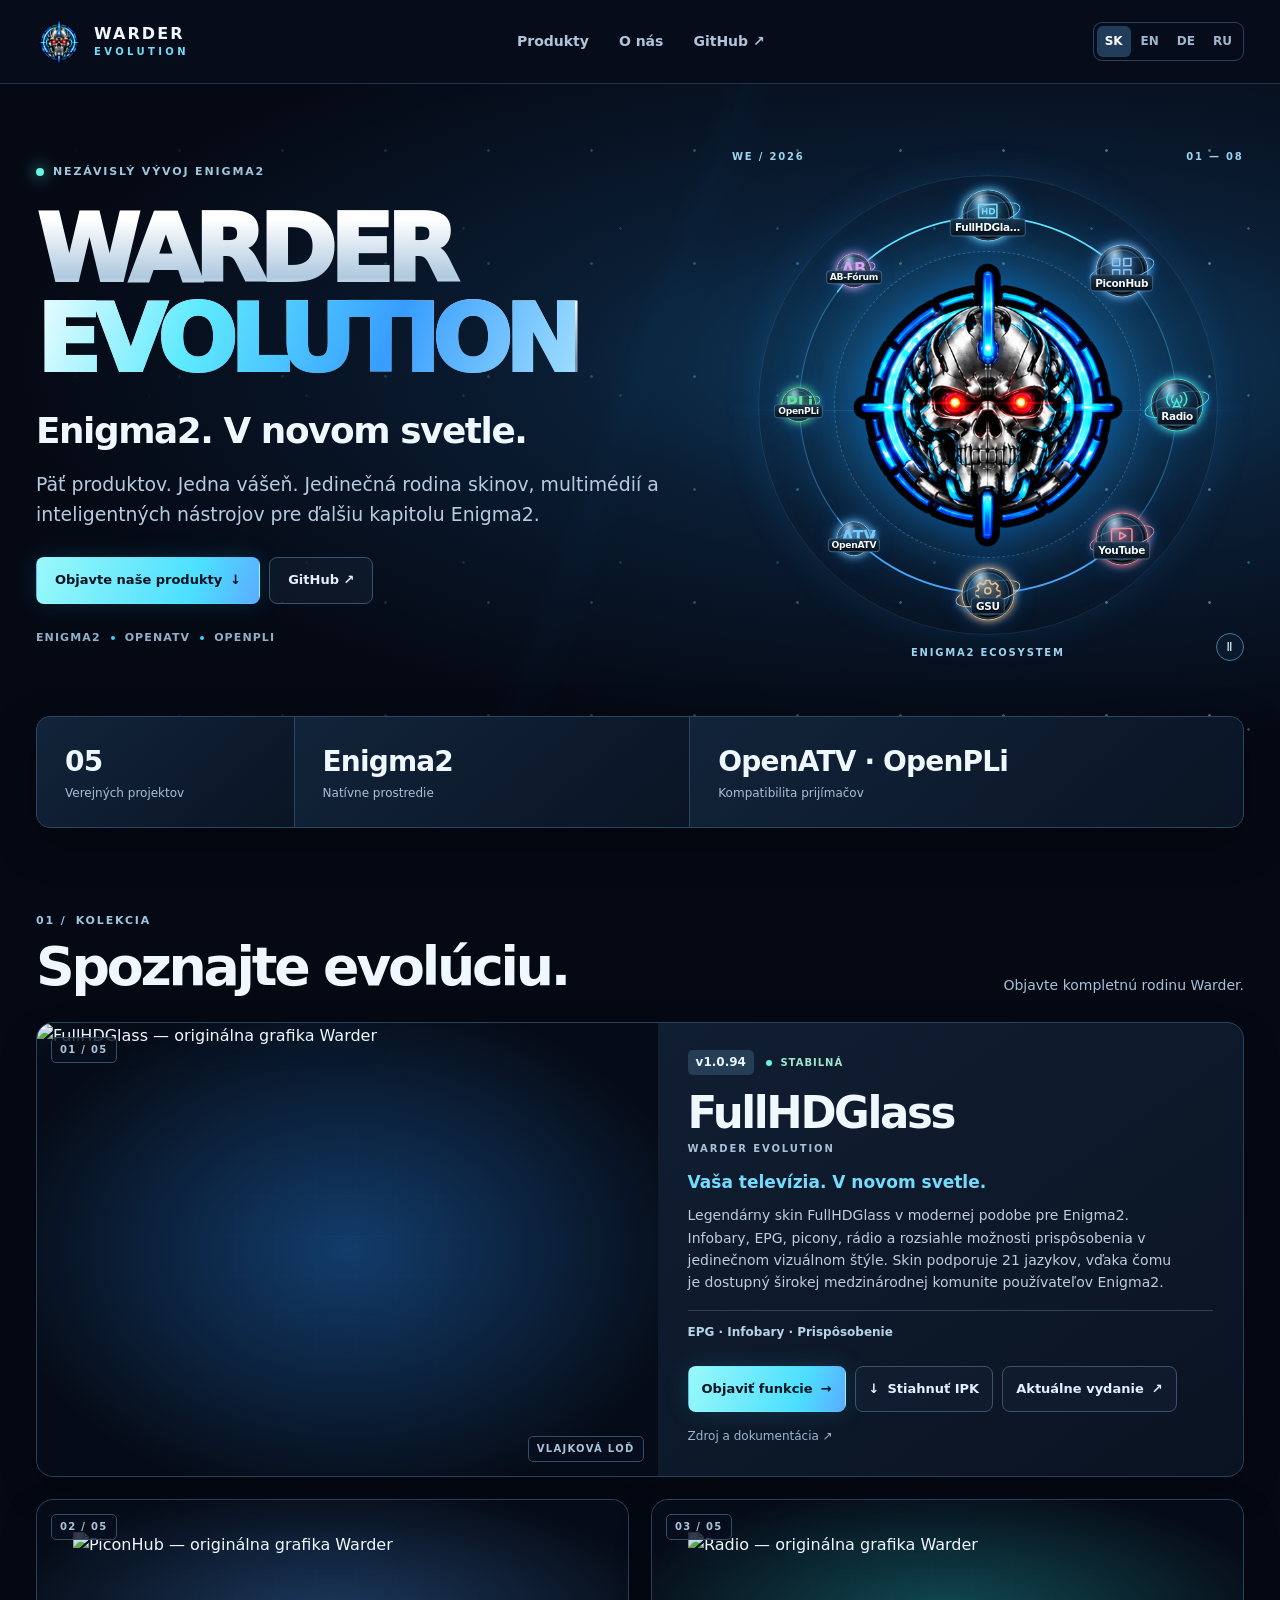
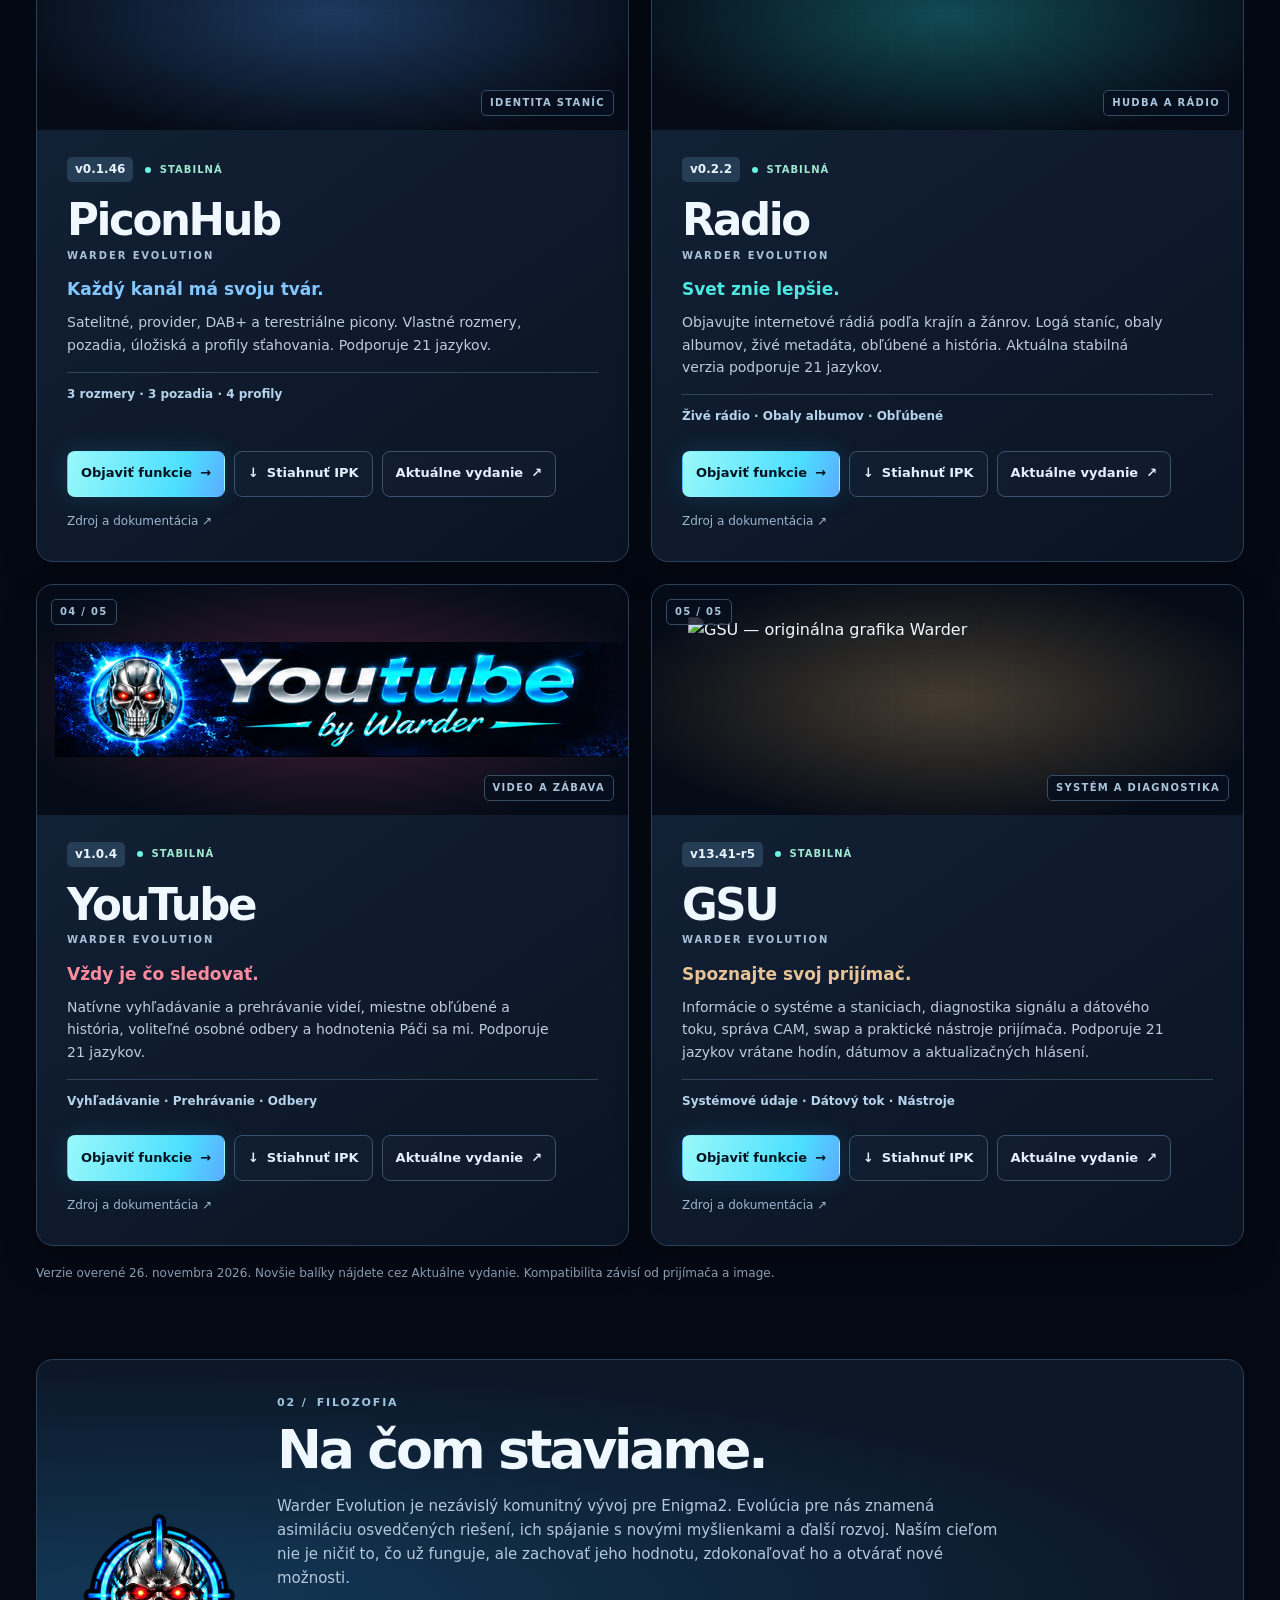
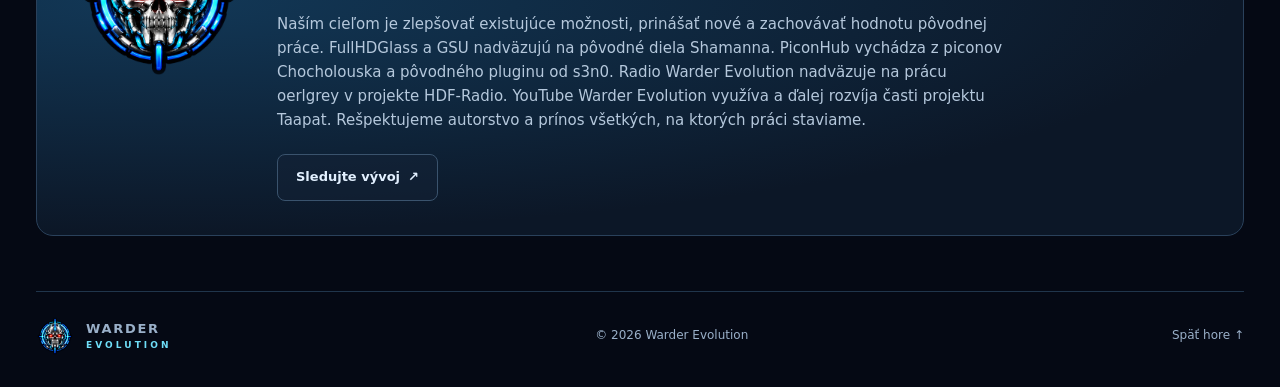
==== commit 4cf6190f: "Sync verified GSU r5 release and 21-language support in SK EN DE RU" ====
--- a/docs/index.html
+++ b/docs/index.html
@@ -3,6 +3,6 @@
 <body><a href="#main" class="skip"><span class="sk" lang="sk">Preskočiť na obsah</span><span class="en" lang="en" hidden>Skip to content</span><span class="de" lang="de" hidden>Zum Inhalt springen</span><span class="ru" lang="ru" hidden>Перейти к содержанию</span></a><header><nav class="shell nav" aria-label="Hlavná navigácia" data-aria-sk="Hlavná navigácia" data-aria-en="Main navigation" data-aria-de="Hauptnavigation" data-aria-ru="Главная навигация"><a class="brand" href="index.html"><img src="portal-art/skull.png?v=20261125-skull1" width="46" height="46" alt=""><span>WARDER<b>EVOLUTION</b></span></a><div class="nav-links"><a href="#products"><span class="sk" lang="sk">Produkty</span><span class="en" lang="en" hidden>Products</span><span class="de" lang="de" hidden>Produkte</span><span class="ru" lang="ru" hidden>Продукты</span></a><a href="#about"><span class="sk" lang="sk">O nás</span><span class="en" lang="en" hidden>About</span><span class="de" lang="de" hidden>Über uns</span><span class="ru" lang="ru" hidden>О нас</span></a><a href="https://github.com/Evolution-by-Warder">GitHub ↗</a></div><div class="languages" role="group" aria-label="Jazyk" data-aria-sk="Jazyk" data-aria-en="Language" data-aria-de="Sprache" data-aria-ru="Язык"><button data-lang="sk" lang="sk" aria-label="Slovenčina" aria-pressed="true">SK</button><button data-lang="en" lang="en" aria-label="English" aria-pressed="false">EN</button><button data-lang="de" lang="de" aria-label="Deutsch" aria-pressed="false">DE</button><button data-lang="ru" lang="ru" aria-label="Русский" aria-pressed="false">RU</button></div></nav></header>
 <main id="main"><section class="hero"><div class="shell hero-inner"><div class="hero-copy"><div class="eyebrow"><i></i><span class="sk" lang="sk">NEZÁVISLÝ VÝVOJ ENIGMA2</span><span class="en" lang="en" hidden>INDEPENDENT ENIGMA2 DEVELOPMENT</span><span class="de" lang="de" hidden>UNABHÄNGIGE ENIGMA2-ENTWICKLUNG</span><span class="ru" lang="ru" hidden>НЕЗАВИСИМАЯ РАЗРАБОТКА ENIGMA2</span></div><h1>WARDER<br><span>EVOLUTION</span></h1><h2><span class="sk" lang="sk">Enigma2. V novom svetle.</span><span class="en" lang="en" hidden>Enigma2. Reimagined.</span><span class="de" lang="de" hidden>Enigma2. Neu gedacht.</span><span class="ru" lang="ru" hidden>Enigma2. Новый взгляд.</span></h2><p><span class="sk" lang="sk">Päť produktov. Jedna vášeň. Jedinečná rodina skinov, multimédií a inteligentných nástrojov pre ďalšiu kapitolu Enigma2.</span><span class="en" lang="en" hidden>Five products. One passion. A distinctive family of skins, entertainment and intelligent receiver tools for the next chapter of Enigma2.</span><span class="de" lang="de" hidden>Fünf Produkte. Eine Leidenschaft. Eine einzigartige Familie aus Skins, Unterhaltung und intelligenten Receiver-Werkzeugen für das nächste Kapitel von Enigma2.</span><span class="ru" lang="ru" hidden>Пять продуктов. Одна страсть. Уникальное семейство скинов, мультимедийных решений и умных инструментов для новой главы Enigma2.</span></p><div class="actions"><a class="btn primary" href="#products"><span class="sk" lang="sk">Objavte naše produkty</span><span class="en" lang="en" hidden>Explore the ecosystem</span><span class="de" lang="de" hidden>Das Ökosystem entdecken</span><span class="ru" lang="ru" hidden>Откройте для себя экосистему</span> ↓</a><a class="btn ghost" href="https://github.com/Evolution-by-Warder">GitHub ↗</a></div><div class="hero-platforms">ENIGMA2 <span></span> OPENATV <span></span> OPENPLI</div></div><div class="hero-visual"><div class="orbit o1"></div><div class="orbit o2"></div><div class="orbit o3"></div><div class="energy"></div><img class="skull" src="portal-art/skull.png?v=20261125-skull1" alt="" width="425" height="445"><span class="coord c1">WE / 2026</span><span class="coord c2">01 — 08</span><span class="coord c3">ENIGMA2 ECOSYSTEM</span><div class="beam"></div><template id="community-planets" data-target-count="8"><a href="https://www.opena.tv/" data-symbol="ATV" data-color="#76caff">OpenATV</a><a href="https://www.openpli.org/" data-symbol="PLi" data-color="#64dfa2">OpenPLi</a><a href="https://www.ab-forum.info/" data-symbol="AB" data-color="#d5a3ef">AB-Fórum</a></template><div class="planet-track" hidden></div><button class="orbit-toggle" type="button" hidden aria-label="Pozastaviť obeh planét">Ⅱ</button></div></div></section>
 <div class="shell stats"><div><strong>05</strong><span><span class="sk" lang="sk">Verejných projektov</span><span class="en" lang="en" hidden>Public projects</span><span class="de" lang="de" hidden>Öffentliche Projekte</span><span class="ru" lang="ru" hidden>Открытые проекты</span></span></div><div><strong>Enigma2</strong><span><span class="sk" lang="sk">Natívne prostredie</span><span class="en" lang="en" hidden>Native experience</span><span class="de" lang="de" hidden>Native Benutzeroberfläche</span><span class="ru" lang="ru" hidden>Нативный интерфейс</span></span></div><div><strong>OpenATV · OpenPLi</strong><span><span class="sk" lang="sk">Kompatibilita prijímačov</span><span class="en" lang="en" hidden>Receiver compatibility</span><span class="de" lang="de" hidden>Receiver-Kompatibilität</span><span class="ru" lang="ru" hidden>Совместимость ресиверов</span></span></div></div>
-<section class="shell catalog" id="products"><div class="section-heading"><div><div class="eyebrow">01 / <span class="sk" lang="sk">KOLEKCIA</span><span class="en" lang="en" hidden>THE COLLECTION</span><span class="de" lang="de" hidden>DIE KOLLEKTION</span><span class="ru" lang="ru" hidden>КОЛЛЕКЦИЯ</span></div><h2><span class="sk" lang="sk">Spoznajte evolúciu.</span><span class="en" lang="en" hidden>Meet the evolution.</span><span class="de" lang="de" hidden>Entdecken Sie die Evolution.</span><span class="ru" lang="ru" hidden>Познакомьтесь с эволюцией.</span></h2></div><p><span class="sk" lang="sk">Objavte kompletnú rodinu Warder.</span><span class="en" lang="en" hidden>Discover the complete Warder family.</span><span class="de" lang="de" hidden>Entdecken Sie die gesamte Warder-Familie.</span><span class="ru" lang="ru" hidden>Откройте для себя всё семейство Warder.</span></p></div><div class="products"><article class="product glass" id="glass" data-planet-icon="display"><div class="art"><span class="number">01 / 05</span><img src="https://raw.githubusercontent.com/Evolution-by-Warder/FullHDGlass-Warder-Evolution/08b5e6fe2870d8d6908b780c7a31ac18046da009/source/package-root/usr/share/enigma2/hd_glass17/prev.png" alt="FullHDGlass — originálna grafika Warder" data-alt-sk="FullHDGlass — originálna grafika Warder" data-alt-en="FullHDGlass — original Warder product artwork" data-alt-de="FullHDGlass — Originalgrafik von Warder" data-alt-ru="FullHDGlass — оригинальная графика Warder" ><span class="art-type"><span class="sk" lang="sk">VLAJKOVÁ LOĎ</span><span class="en" lang="en" hidden>THE FLAGSHIP</span><span class="de" lang="de" hidden>DAS FLAGGSCHIFF</span><span class="ru" lang="ru" hidden>ФЛАГМАН</span></span></div><div class="product-copy"><div class="meta"><span class="ver">v1.0.94</span><span class="status"><i></i> <span class="sk" lang="sk">STABILNÁ</span><span class="en" lang="en" hidden>STABLE</span><span class="de" lang="de" hidden>STABIL</span><span class="ru" lang="ru" hidden>СТАБИЛЬНАЯ</span></span></div><h3><a class="product-card-link" href="fullhdglass.html">FullHDGlass<small>WARDER EVOLUTION</small></a></h3><h4><span class="sk" lang="sk">Vaša televízia. V novom svetle.</span><span class="en" lang="en" hidden>Your television. Reimagined.</span><span class="de" lang="de" hidden>Ihr Fernsehen. Neu gedacht.</span><span class="ru" lang="ru" hidden>Ваше телевидение. Новый взгляд.</span></h4><p><span class="sk" lang="sk">Legendárny skin FullHDGlass v modernej podobe pre Enigma2. Infobary, EPG, picony, rádio a rozsiahle možnosti prispôsobenia v jedinečnom vizuálnom štýle. Skin podporuje 21 jazykov, vďaka čomu je dostupný širokej medzinárodnej komunite používateľov Enigma2.</span><span class="en" lang="en" hidden>The legendary FullHDGlass skin, evolved for modern Enigma2. Infobars, EPG, picons, radio and extensive personalisation in one distinctive visual experience. The skin supports 21 languages, making it accessible to the international Enigma2 community.</span><span class="de" lang="de" hidden>Der legendäre FullHDGlass-Skin, weiterentwickelt für modernes Enigma2. Infoleisten, EPG, Picons, Radio und umfangreiche Personalisierung in einem unverwechselbaren Design. Der Skin unterstützt 21 Sprachen und ist damit für die internationale Enigma2-Community zugänglich.</span><span class="ru" lang="ru" hidden>Легендарный скин FullHDGlass, обновлённый для современной Enigma2. Инфобары, EPG, пиконы, радио и широкие возможности персонализации в едином узнаваемом стиле. Скин поддерживает 21 язык и доступен международному сообществу Enigma2.</span></p><div class="features"><span class="sk" lang="sk">EPG · Infobary · Prispôsobenie</span><span class="en" lang="en" hidden>EPG · Infobars · Personalisation</span><span class="de" lang="de" hidden>EPG · Infoleisten · Personalisierung</span><span class="ru" lang="ru" hidden>EPG · Инфобары · Персонализация</span></div><div class="actions"><a class="btn primary" href="fullhdglass.html"><span class="sk" lang="sk">Objaviť funkcie</span><span class="en" lang="en" hidden>Discover features</span><span class="de" lang="de" hidden>Funktionen entdecken</span><span class="ru" lang="ru" hidden>Изучить возможности</span> →</a><a class="btn ghost" href="https://github.com/Evolution-by-Warder/FullHDGlass-Warder-Evolution/releases/download/v1.0.94/enigma2-plugin-skins-fullhdglass_1.0.94_all.ipk">↓ <span class="sk" lang="sk">Stiahnuť IPK</span><span class="en" lang="en" hidden>Download IPK</span><span class="de" lang="de" hidden>IPK herunterladen</span><span class="ru" lang="ru" hidden>Скачать IPK</span></a><a class="btn ghost" href="https://github.com/Evolution-by-Warder/FullHDGlass-Warder-Evolution/releases/latest"><span class="sk" lang="sk">Aktuálne vydanie</span><span class="en" lang="en" hidden>Latest release</span><span class="de" lang="de" hidden>Neueste Version</span><span class="ru" lang="ru" hidden>Последняя версия</span> ↗</a></div><div class="details"><a href="https://github.com/Evolution-by-Warder/FullHDGlass-Warder-Evolution"><span class="sk" lang="sk">Zdroj a dokumentácia</span><span class="en" lang="en" hidden>Source &amp; documentation</span><span class="de" lang="de" hidden>Quellcode und Dokumentation</span><span class="ru" lang="ru" hidden>Исходный код и документация</span> ↗</a></div></div></article><article class="product picon" id="picon" data-planet-icon="grid"><div class="art"><span class="number">02 / 05</span><img src="https://raw.githubusercontent.com/Evolution-by-Warder/PiconHub-Warder-Evolution/36c2ee583a073f28aa134f26f960556ee0585b25/plugin/artwork/templates/warder-brand/piconhub-master.png" alt="PiconHub — originálna grafika Warder" data-alt-sk="PiconHub — originálna grafika Warder" data-alt-en="PiconHub — original Warder product artwork" data-alt-de="PiconHub — Originalgrafik von Warder" data-alt-ru="PiconHub — оригинальная графика Warder" loading="lazy"><span class="art-type"><span class="sk" lang="sk">IDENTITA STANÍC</span><span class="en" lang="en" hidden>CHANNEL IDENTITY</span><span class="de" lang="de" hidden>SENDERIDENTITÄT</span><span class="ru" lang="ru" hidden>СТИЛЬ КАНАЛОВ</span></span></div><div class="product-copy"><div class="meta"><span class="ver">v0.1.46</span><span class="status"><i></i> <span class="sk" lang="sk">STABILNÁ</span><span class="en" lang="en" hidden>STABLE</span><span class="de" lang="de" hidden>STABIL</span><span class="ru" lang="ru" hidden>СТАБИЛЬНАЯ</span></span></div><h3><a class="product-card-link" href="piconhub.html">PiconHub<small>WARDER EVOLUTION</small></a></h3><h4><span class="sk" lang="sk">Každý kanál má svoju tvár.</span><span class="en" lang="en" hidden>Every channel has a face.</span><span class="de" lang="de" hidden>Jeder Sender hat ein Gesicht.</span><span class="ru" lang="ru" hidden>У каждого канала своё лицо.</span></h4><p><span class="sk" lang="sk">Satelitné, provider, DAB+ a terestriálne picony. Vlastné rozmery, pozadia, úložiská a profily sťahovania. Podporuje 21 jazykov.</span><span class="en" lang="en" hidden>Satellite, provider, DAB+ and terrestrial picons. Choose your dimensions, backgrounds, storage and download profiles. Supports 21 languages.</span><span class="de" lang="de" hidden>Satelliten-, Anbieter-, DAB+- und terrestrische Picons. Wählen Sie Größen, Hintergründe, Speicherort und Downloadprofile. Unterstützt 21 Sprachen.</span><span class="ru" lang="ru" hidden>Спутниковые, провайдерские, DAB+ и эфирные пиконы. Выбирайте размеры, фоны, место хранения и профили загрузки. Поддерживает 21 язык.</span></p><div class="features"><span class="sk" lang="sk">3 rozmery · 3 pozadia · 4 profily</span><span class="en" lang="en" hidden>3 sizes · 3 backgrounds · 4 profiles</span><span class="de" lang="de" hidden>3 Größen · 3 Hintergründe · 4 Profile</span><span class="ru" lang="ru" hidden>3 размера · 3 фона · 4 профиля</span></div><div class="actions"><a class="btn primary" href="piconhub.html"><span class="sk" lang="sk">Objaviť funkcie</span><span class="en" lang="en" hidden>Discover features</span><span class="de" lang="de" hidden>Funktionen entdecken</span><span class="ru" lang="ru" hidden>Изучить возможности</span> →</a><a class="btn ghost" href="https://github.com/Evolution-by-Warder/PiconHub-Warder-Evolution/releases/download/v0.1.46/enigma2-plugin-extensions-piconhub_0.1.46_all.ipk">↓ <span class="sk" lang="sk">Stiahnuť IPK</span><span class="en" lang="en" hidden>Download IPK</span><span class="de" lang="de" hidden>IPK herunterladen</span><span class="ru" lang="ru" hidden>Скачать IPK</span></a><a class="btn ghost" href="https://github.com/Evolution-by-Warder/PiconHub-Warder-Evolution/releases/latest"><span class="sk" lang="sk">Aktuálne vydanie</span><span class="en" lang="en" hidden>Latest release</span><span class="de" lang="de" hidden>Neueste Version</span><span class="ru" lang="ru" hidden>Последняя версия</span> ↗</a></div><div class="details"><a href="https://github.com/Evolution-by-Warder/PiconHub-Warder-Evolution"><span class="sk" lang="sk">Zdroj a dokumentácia</span><span class="en" lang="en" hidden>Source &amp; documentation</span><span class="de" lang="de" hidden>Quellcode und Dokumentation</span><span class="ru" lang="ru" hidden>Исходный код и документация</span> ↗</a></div></div></article><article class="product radio" id="radio" data-planet-icon="radio"><div class="art"><span class="number">03 / 05</span><img src="https://raw.githubusercontent.com/Evolution-by-Warder/Radio-Warder-Evolution/0c540f72bbe47e8ba2020b6e7ecff64c8a9edb44/src/WarderRadio/artwork/warder-radio-logo.png" alt="Radio — originálna grafika Warder" data-alt-sk="Radio — originálna grafika Warder" data-alt-en="Radio — original Warder product artwork" data-alt-de="Radio — Originalgrafik von Warder" data-alt-ru="Radio — оригинальная графика Warder" loading="lazy"><span class="art-type"><span class="sk" lang="sk">HUDBA A RÁDIO</span><span class="en" lang="en" hidden>MUSIC &amp; RADIO</span><span class="de" lang="de" hidden>MUSIK UND RADIO</span><span class="ru" lang="ru" hidden>МУЗЫКА И РАДИО</span></span></div><div class="product-copy"><div class="meta"><span class="ver">v0.2.2</span><span class="status"><i></i> <span class="sk" lang="sk">STABILNÁ</span><span class="en" lang="en" hidden>STABLE</span><span class="de" lang="de" hidden>STABIL</span><span class="ru" lang="ru" hidden>СТАБИЛЬНАЯ</span></span></div><h3><a class="product-card-link" href="radio.html">Radio<small>WARDER EVOLUTION</small></a></h3><h4><span class="sk" lang="sk">Svet znie lepšie.</span><span class="en" lang="en" hidden>The world sounds better.</span><span class="de" lang="de" hidden>Die Welt klingt besser.</span><span class="ru" lang="ru" hidden>Мир звучит лучше.</span></h4><p><span class="sk" lang="sk">Objavujte internetové rádiá podľa krajín a žánrov. Logá staníc, obaly albumov, živé metadáta, obľúbené a história. Aktuálna stabilná verzia podporuje 21 jazykov.</span><span class="en" lang="en" hidden>Discover internet radio by country and genre, with station logos, album artwork, live metadata, favourites and history. The current stable version supports 21 languages.</span><span class="de" lang="de" hidden>Entdecken Sie Internetradio nach Land und Genre, mit Senderlogos, Albumcovern, Live-Metadaten, Favoriten und Verlauf. Die aktuelle stabile Version unterstützt 21 Sprachen.</span><span class="ru" lang="ru" hidden>Открывайте интернет-радио по странам и жанрам, с логотипами станций, обложками альбомов, метаданными, избранным и историей. Текущая стабильная версия поддерживает 21 язык.</span></p><div class="features"><span class="sk" lang="sk">Živé rádio · Obaly albumov · Obľúbené</span><span class="en" lang="en" hidden>Live radio · Album artwork · Favourites</span><span class="de" lang="de" hidden>Live-Radio · Albumcover · Favoriten</span><span class="ru" lang="ru" hidden>Радио · Обложки альбомов · Избранное</span></div><div class="actions"><a class="btn primary" href="radio.html"><span class="sk" lang="sk">Objaviť funkcie</span><span class="en" lang="en" hidden>Discover features</span><span class="de" lang="de" hidden>Funktionen entdecken</span><span class="ru" lang="ru" hidden>Изучить возможности</span> →</a><a class="btn ghost" href="https://github.com/Evolution-by-Warder/Radio-Warder-Evolution/releases/download/warder-radio-v0.2.2/enigma2-plugin-extensions-radio-warder-evolution_0.2.2_all.ipk">↓ <span class="sk" lang="sk">Stiahnuť IPK</span><span class="en" lang="en" hidden>Download IPK</span><span class="de" lang="de" hidden>IPK herunterladen</span><span class="ru" lang="ru" hidden>Скачать IPK</span></a><a class="btn ghost" href="https://github.com/Evolution-by-Warder/Radio-Warder-Evolution/releases/latest"><span class="sk" lang="sk">Aktuálne vydanie</span><span class="en" lang="en" hidden>Latest release</span><span class="de" lang="de" hidden>Neueste Version</span><span class="ru" lang="ru" hidden>Последняя версия</span> ↗</a></div><div class="details"><a href="https://github.com/Evolution-by-Warder/Radio-Warder-Evolution"><span class="sk" lang="sk">Zdroj a dokumentácia</span><span class="en" lang="en" hidden>Source &amp; documentation</span><span class="de" lang="de" hidden>Quellcode und Dokumentation</span><span class="ru" lang="ru" hidden>Исходный код и документация</span> ↗</a></div></div></article><article class="product youtube" id="youtube" data-planet-icon="play"><div class="art"><span class="number">04 / 05</span><img src="portal-art/youtube-header.png" alt="YouTube — originálna grafika Warder" data-alt-sk="YouTube — originálna grafika Warder" data-alt-en="YouTube — original Warder product artwork" data-alt-de="YouTube — Originalgrafik von Warder" data-alt-ru="YouTube — оригинальная графика Warder" loading="lazy"><span class="art-type"><span class="sk" lang="sk">VIDEO A ZÁBAVA</span><span class="en" lang="en" hidden>VIDEO &amp; ENTERTAINMENT</span><span class="de" lang="de" hidden>VIDEO UND UNTERHALTUNG</span><span class="ru" lang="ru" hidden>ВИДЕО И РАЗВЛЕЧЕНИЯ</span></span></div><div class="product-copy"><div class="meta"><span class="ver">v1.0.4</span><span class="status"><i></i> <span class="sk" lang="sk">STABILNÁ</span><span class="en" lang="en" hidden>STABLE</span><span class="de" lang="de" hidden>STABIL</span><span class="ru" lang="ru" hidden>СТАБИЛЬНАЯ</span></span></div><h3><a class="product-card-link" href="youtube-warder.html">YouTube<small>WARDER EVOLUTION</small></a></h3><h4><span class="sk" lang="sk">Vždy je čo sledovať.</span><span class="en" lang="en" hidden>More to watch.</span><span class="de" lang="de" hidden>Mehr zu sehen.</span><span class="ru" lang="ru" hidden>Больше интересных видео.</span></h4><p><span class="sk" lang="sk">Natívne vyhľadávanie a prehrávanie videí, miestne obľúbené a história, voliteľné osobné odbery a hodnotenia Páči sa mi. Podporuje 21 jazykov.</span><span class="en" lang="en" hidden>Native video search and playback, local favourites and history, optional personal subscriptions and Likes. Supports 21 languages.</span><span class="de" lang="de" hidden>Native Videosuche und Wiedergabe, lokale Favoriten und Verlauf sowie optionale persönliche Abos und Likes. Unterstützt 21 Sprachen.</span><span class="ru" lang="ru" hidden>Нативный поиск и воспроизведение видео, локальное избранное и история, опциональные личные подписки и отметки «Нравится». Поддерживает 21 язык.</span></p><div class="features"><span class="sk" lang="sk">Vyhľadávanie · Prehrávanie · Odbery</span><span class="en" lang="en" hidden>Video search · Native playback · Subscriptions</span><span class="de" lang="de" hidden>Videosuche · Native Wiedergabe · Abos</span><span class="ru" lang="ru" hidden>Поиск видео · Нативное воспроизведение · Подписки</span></div><div class="actions"><a class="btn primary" href="youtube-warder.html"><span class="sk" lang="sk">Objaviť funkcie</span><span class="en" lang="en" hidden>Discover features</span><span class="de" lang="de" hidden>Funktionen entdecken</span><span class="ru" lang="ru" hidden>Изучить возможности</span> →</a><a class="btn ghost" href="https://github.com/Evolution-by-Warder/YouTube-Warder-Evolution/releases/download/youtube-warder-v1.0.4/enigma2-plugin-extensions-youtube-warder-evolution_1.0.4_all.ipk">↓ <span class="sk" lang="sk">Stiahnuť IPK</span><span class="en" lang="en" hidden>Download IPK</span><span class="de" lang="de" hidden>IPK herunterladen</span><span class="ru" lang="ru" hidden>Скачать IPK</span></a><a class="btn ghost" href="https://github.com/Evolution-by-Warder/YouTube-Warder-Evolution/releases/latest"><span class="sk" lang="sk">Aktuálne vydanie</span><span class="en" lang="en" hidden>Latest release</span><span class="de" lang="de" hidden>Neueste Version</span><span class="ru" lang="ru" hidden>Последняя версия</span> ↗</a></div><div class="details"><a href="https://github.com/Evolution-by-Warder/YouTube-Warder-Evolution"><span class="sk" lang="sk">Zdroj a dokumentácia</span><span class="en" lang="en" hidden>Source &amp; documentation</span><span class="de" lang="de" hidden>Quellcode und Dokumentation</span><span class="ru" lang="ru" hidden>Исходный код и документация</span> ↗</a></div></div></article><article class="product gsu" id="gsu" data-planet-icon="gear"><div class="art"><span class="number">05 / 05</span><img src="https://raw.githubusercontent.com/Evolution-by-Warder/GSU-Warder-Evolution/b173e1cdf7eb30d11821129ba3a0d14971813d76/plugin/artwork/warder-plugin-master.png" alt="GSU — originálna grafika Warder" data-alt-sk="GSU — originálna grafika Warder" data-alt-en="GSU — original Warder product artwork" data-alt-de="GSU — Originalgrafik von Warder" data-alt-ru="GSU — оригинальная графика Warder" loading="lazy"><span class="art-type"><span class="sk" lang="sk">SYSTÉM A DIAGNOSTIKA</span><span class="en" lang="en" hidden>SYSTEM &amp; DIAGNOSTICS</span><span class="de" lang="de" hidden>SYSTEM UND DIAGNOSE</span><span class="ru" lang="ru" hidden>СИСТЕМА И ДИАГНОСТИКА</span></span></div><div class="product-copy"><div class="meta"><span class="ver">v13.41-r4</span><span class="status"><i></i> <span class="sk" lang="sk">STABILNÁ</span><span class="en" lang="en" hidden>STABLE</span><span class="de" lang="de" hidden>STABIL</span><span class="ru" lang="ru" hidden>СТАБИЛЬНАЯ</span></span></div><h3><a class="product-card-link" href="gsu.html">GSU<small>WARDER EVOLUTION</small></a></h3><h4><span class="sk" lang="sk">Spoznajte svoj prijímač.</span><span class="en" lang="en" hidden>Know your receiver.</span><span class="de" lang="de" hidden>Lernen Sie Ihren Receiver kennen.</span><span class="ru" lang="ru" hidden>Узнайте свой ресивер.</span></h4><p><span class="sk" lang="sk">Informácie o systéme a staniciach, diagnostika signálu a dátového toku, správa CAM, swap a praktické nástroje prijímača. Pripravuje sa rozšírenie jazykovej podpory na 21 jazykov.</span><span class="en" lang="en" hidden>System and channel information, signal and bitrate diagnostics, CAM management, swap and practical receiver utilities. Language support is planned to expand to 21 languages.</span><span class="de" lang="de" hidden>System- und Senderinformationen, Signal- und Bitratendiagnose, CAM-Verwaltung, Swap und praktische Receiver-Werkzeuge. Die Erweiterung der Sprachunterstützung auf 21 Sprachen ist geplant.</span><span class="ru" lang="ru" hidden>Информация о системе и каналах, диагностика сигнала и битрейта, управление CAM, swap и полезные инструменты ресивера. Планируется расширение языковой поддержки до 21 языка.</span></p><div class="features"><span class="sk" lang="sk">Systémové údaje · Dátový tok · Nástroje</span><span class="en" lang="en" hidden>System info · Bitrate · Receiver tools</span><span class="de" lang="de" hidden>Systeminfo · Bitrate · Receiver-Werkzeuge</span><span class="ru" lang="ru" hidden>Системные данные · Битрейт · Инструменты</span></div><div class="actions"><a class="btn primary" href="gsu.html"><span class="sk" lang="sk">Objaviť funkcie</span><span class="en" lang="en" hidden>Discover features</span><span class="de" lang="de" hidden>Funktionen entdecken</span><span class="ru" lang="ru" hidden>Изучить возможности</span> →</a><a class="btn ghost" href="https://github.com/Evolution-by-Warder/GSU-Warder-Evolution/releases/download/v13.41-r4/enigma2-plugin-extensions-gsu_13.41-r4_all.ipk">↓ <span class="sk" lang="sk">Stiahnuť IPK</span><span class="en" lang="en" hidden>Download IPK</span><span class="de" lang="de" hidden>IPK herunterladen</span><span class="ru" lang="ru" hidden>Скачать IPK</span></a><a class="btn ghost" href="https://github.com/Evolution-by-Warder/GSU-Warder-Evolution/releases/latest"><span class="sk" lang="sk">Aktuálne vydanie</span><span class="en" lang="en" hidden>Latest release</span><span class="de" lang="de" hidden>Neueste Version</span><span class="ru" lang="ru" hidden>Последняя версия</span> ↗</a></div><div class="details"><a href="https://github.com/Evolution-by-Warder/GSU-Warder-Evolution"><span class="sk" lang="sk">Zdroj a dokumentácia</span><span class="en" lang="en" hidden>Source &amp; documentation</span><span class="de" lang="de" hidden>Quellcode und Dokumentation</span><span class="ru" lang="ru" hidden>Исходный код и документация</span> ↗</a></div></div></article></div><p class="snapshot"><span class="sk" lang="sk">Verzie overené 26. novembra 2026. Novšie balíky nájdete cez Aktuálne vydanie. Kompatibilita závisí od prijímača a image.</span><span class="en" lang="en" hidden>Versions verified 26 November 2026. Use Latest release to find newer builds. Compatibility depends on your receiver and image.</span><span class="de" lang="de" hidden>Versionen geprüft am 26. November 2026. Neuere Builds finden Sie unter Neueste Version. Die Kompatibilität hängt von Receiver und Image ab.</span><span class="ru" lang="ru" hidden>Версии проверены 26 ноября 2026 г. Новые сборки доступны по ссылке «Последняя версия». Совместимость зависит от ресивера и образа.</span></p></section>
+<section class="shell catalog" id="products"><div class="section-heading"><div><div class="eyebrow">01 / <span class="sk" lang="sk">KOLEKCIA</span><span class="en" lang="en" hidden>THE COLLECTION</span><span class="de" lang="de" hidden>DIE KOLLEKTION</span><span class="ru" lang="ru" hidden>КОЛЛЕКЦИЯ</span></div><h2><span class="sk" lang="sk">Spoznajte evolúciu.</span><span class="en" lang="en" hidden>Meet the evolution.</span><span class="de" lang="de" hidden>Entdecken Sie die Evolution.</span><span class="ru" lang="ru" hidden>Познакомьтесь с эволюцией.</span></h2></div><p><span class="sk" lang="sk">Objavte kompletnú rodinu Warder.</span><span class="en" lang="en" hidden>Discover the complete Warder family.</span><span class="de" lang="de" hidden>Entdecken Sie die gesamte Warder-Familie.</span><span class="ru" lang="ru" hidden>Откройте для себя всё семейство Warder.</span></p></div><div class="products"><article class="product glass" id="glass" data-planet-icon="display"><div class="art"><span class="number">01 / 05</span><img src="https://raw.githubusercontent.com/Evolution-by-Warder/FullHDGlass-Warder-Evolution/08b5e6fe2870d8d6908b780c7a31ac18046da009/source/package-root/usr/share/enigma2/hd_glass17/prev.png" alt="FullHDGlass — originálna grafika Warder" data-alt-sk="FullHDGlass — originálna grafika Warder" data-alt-en="FullHDGlass — original Warder product artwork" data-alt-de="FullHDGlass — Originalgrafik von Warder" data-alt-ru="FullHDGlass — оригинальная графика Warder" ><span class="art-type"><span class="sk" lang="sk">VLAJKOVÁ LOĎ</span><span class="en" lang="en" hidden>THE FLAGSHIP</span><span class="de" lang="de" hidden>DAS FLAGGSCHIFF</span><span class="ru" lang="ru" hidden>ФЛАГМАН</span></span></div><div class="product-copy"><div class="meta"><span class="ver">v1.0.94</span><span class="status"><i></i> <span class="sk" lang="sk">STABILNÁ</span><span class="en" lang="en" hidden>STABLE</span><span class="de" lang="de" hidden>STABIL</span><span class="ru" lang="ru" hidden>СТАБИЛЬНАЯ</span></span></div><h3><a class="product-card-link" href="fullhdglass.html">FullHDGlass<small>WARDER EVOLUTION</small></a></h3><h4><span class="sk" lang="sk">Vaša televízia. V novom svetle.</span><span class="en" lang="en" hidden>Your television. Reimagined.</span><span class="de" lang="de" hidden>Ihr Fernsehen. Neu gedacht.</span><span class="ru" lang="ru" hidden>Ваше телевидение. Новый взгляд.</span></h4><p><span class="sk" lang="sk">Legendárny skin FullHDGlass v modernej podobe pre Enigma2. Infobary, EPG, picony, rádio a rozsiahle možnosti prispôsobenia v jedinečnom vizuálnom štýle. Skin podporuje 21 jazykov, vďaka čomu je dostupný širokej medzinárodnej komunite používateľov Enigma2.</span><span class="en" lang="en" hidden>The legendary FullHDGlass skin, evolved for modern Enigma2. Infobars, EPG, picons, radio and extensive personalisation in one distinctive visual experience. The skin supports 21 languages, making it accessible to the international Enigma2 community.</span><span class="de" lang="de" hidden>Der legendäre FullHDGlass-Skin, weiterentwickelt für modernes Enigma2. Infoleisten, EPG, Picons, Radio und umfangreiche Personalisierung in einem unverwechselbaren Design. Der Skin unterstützt 21 Sprachen und ist damit für die internationale Enigma2-Community zugänglich.</span><span class="ru" lang="ru" hidden>Легендарный скин FullHDGlass, обновлённый для современной Enigma2. Инфобары, EPG, пиконы, радио и широкие возможности персонализации в едином узнаваемом стиле. Скин поддерживает 21 язык и доступен международному сообществу Enigma2.</span></p><div class="features"><span class="sk" lang="sk">EPG · Infobary · Prispôsobenie</span><span class="en" lang="en" hidden>EPG · Infobars · Personalisation</span><span class="de" lang="de" hidden>EPG · Infoleisten · Personalisierung</span><span class="ru" lang="ru" hidden>EPG · Инфобары · Персонализация</span></div><div class="actions"><a class="btn primary" href="fullhdglass.html"><span class="sk" lang="sk">Objaviť funkcie</span><span class="en" lang="en" hidden>Discover features</span><span class="de" lang="de" hidden>Funktionen entdecken</span><span class="ru" lang="ru" hidden>Изучить возможности</span> →</a><a class="btn ghost" href="https://github.com/Evolution-by-Warder/FullHDGlass-Warder-Evolution/releases/download/v1.0.94/enigma2-plugin-skins-fullhdglass_1.0.94_all.ipk">↓ <span class="sk" lang="sk">Stiahnuť IPK</span><span class="en" lang="en" hidden>Download IPK</span><span class="de" lang="de" hidden>IPK herunterladen</span><span class="ru" lang="ru" hidden>Скачать IPK</span></a><a class="btn ghost" href="https://github.com/Evolution-by-Warder/FullHDGlass-Warder-Evolution/releases/latest"><span class="sk" lang="sk">Aktuálne vydanie</span><span class="en" lang="en" hidden>Latest release</span><span class="de" lang="de" hidden>Neueste Version</span><span class="ru" lang="ru" hidden>Последняя версия</span> ↗</a></div><div class="details"><a href="https://github.com/Evolution-by-Warder/FullHDGlass-Warder-Evolution"><span class="sk" lang="sk">Zdroj a dokumentácia</span><span class="en" lang="en" hidden>Source &amp; documentation</span><span class="de" lang="de" hidden>Quellcode und Dokumentation</span><span class="ru" lang="ru" hidden>Исходный код и документация</span> ↗</a></div></div></article><article class="product picon" id="picon" data-planet-icon="grid"><div class="art"><span class="number">02 / 05</span><img src="https://raw.githubusercontent.com/Evolution-by-Warder/PiconHub-Warder-Evolution/36c2ee583a073f28aa134f26f960556ee0585b25/plugin/artwork/templates/warder-brand/piconhub-master.png" alt="PiconHub — originálna grafika Warder" data-alt-sk="PiconHub — originálna grafika Warder" data-alt-en="PiconHub — original Warder product artwork" data-alt-de="PiconHub — Originalgrafik von Warder" data-alt-ru="PiconHub — оригинальная графика Warder" loading="lazy"><span class="art-type"><span class="sk" lang="sk">IDENTITA STANÍC</span><span class="en" lang="en" hidden>CHANNEL IDENTITY</span><span class="de" lang="de" hidden>SENDERIDENTITÄT</span><span class="ru" lang="ru" hidden>СТИЛЬ КАНАЛОВ</span></span></div><div class="product-copy"><div class="meta"><span class="ver">v0.1.46</span><span class="status"><i></i> <span class="sk" lang="sk">STABILNÁ</span><span class="en" lang="en" hidden>STABLE</span><span class="de" lang="de" hidden>STABIL</span><span class="ru" lang="ru" hidden>СТАБИЛЬНАЯ</span></span></div><h3><a class="product-card-link" href="piconhub.html">PiconHub<small>WARDER EVOLUTION</small></a></h3><h4><span class="sk" lang="sk">Každý kanál má svoju tvár.</span><span class="en" lang="en" hidden>Every channel has a face.</span><span class="de" lang="de" hidden>Jeder Sender hat ein Gesicht.</span><span class="ru" lang="ru" hidden>У каждого канала своё лицо.</span></h4><p><span class="sk" lang="sk">Satelitné, provider, DAB+ a terestriálne picony. Vlastné rozmery, pozadia, úložiská a profily sťahovania. Podporuje 21 jazykov.</span><span class="en" lang="en" hidden>Satellite, provider, DAB+ and terrestrial picons. Choose your dimensions, backgrounds, storage and download profiles. Supports 21 languages.</span><span class="de" lang="de" hidden>Satelliten-, Anbieter-, DAB+- und terrestrische Picons. Wählen Sie Größen, Hintergründe, Speicherort und Downloadprofile. Unterstützt 21 Sprachen.</span><span class="ru" lang="ru" hidden>Спутниковые, провайдерские, DAB+ и эфирные пиконы. Выбирайте размеры, фоны, место хранения и профили загрузки. Поддерживает 21 язык.</span></p><div class="features"><span class="sk" lang="sk">3 rozmery · 3 pozadia · 4 profily</span><span class="en" lang="en" hidden>3 sizes · 3 backgrounds · 4 profiles</span><span class="de" lang="de" hidden>3 Größen · 3 Hintergründe · 4 Profile</span><span class="ru" lang="ru" hidden>3 размера · 3 фона · 4 профиля</span></div><div class="actions"><a class="btn primary" href="piconhub.html"><span class="sk" lang="sk">Objaviť funkcie</span><span class="en" lang="en" hidden>Discover features</span><span class="de" lang="de" hidden>Funktionen entdecken</span><span class="ru" lang="ru" hidden>Изучить возможности</span> →</a><a class="btn ghost" href="https://github.com/Evolution-by-Warder/PiconHub-Warder-Evolution/releases/download/v0.1.46/enigma2-plugin-extensions-piconhub_0.1.46_all.ipk">↓ <span class="sk" lang="sk">Stiahnuť IPK</span><span class="en" lang="en" hidden>Download IPK</span><span class="de" lang="de" hidden>IPK herunterladen</span><span class="ru" lang="ru" hidden>Скачать IPK</span></a><a class="btn ghost" href="https://github.com/Evolution-by-Warder/PiconHub-Warder-Evolution/releases/latest"><span class="sk" lang="sk">Aktuálne vydanie</span><span class="en" lang="en" hidden>Latest release</span><span class="de" lang="de" hidden>Neueste Version</span><span class="ru" lang="ru" hidden>Последняя версия</span> ↗</a></div><div class="details"><a href="https://github.com/Evolution-by-Warder/PiconHub-Warder-Evolution"><span class="sk" lang="sk">Zdroj a dokumentácia</span><span class="en" lang="en" hidden>Source &amp; documentation</span><span class="de" lang="de" hidden>Quellcode und Dokumentation</span><span class="ru" lang="ru" hidden>Исходный код и документация</span> ↗</a></div></div></article><article class="product radio" id="radio" data-planet-icon="radio"><div class="art"><span class="number">03 / 05</span><img src="https://raw.githubusercontent.com/Evolution-by-Warder/Radio-Warder-Evolution/0c540f72bbe47e8ba2020b6e7ecff64c8a9edb44/src/WarderRadio/artwork/warder-radio-logo.png" alt="Radio — originálna grafika Warder" data-alt-sk="Radio — originálna grafika Warder" data-alt-en="Radio — original Warder product artwork" data-alt-de="Radio — Originalgrafik von Warder" data-alt-ru="Radio — оригинальная графика Warder" loading="lazy"><span class="art-type"><span class="sk" lang="sk">HUDBA A RÁDIO</span><span class="en" lang="en" hidden>MUSIC &amp; RADIO</span><span class="de" lang="de" hidden>MUSIK UND RADIO</span><span class="ru" lang="ru" hidden>МУЗЫКА И РАДИО</span></span></div><div class="product-copy"><div class="meta"><span class="ver">v0.2.2</span><span class="status"><i></i> <span class="sk" lang="sk">STABILNÁ</span><span class="en" lang="en" hidden>STABLE</span><span class="de" lang="de" hidden>STABIL</span><span class="ru" lang="ru" hidden>СТАБИЛЬНАЯ</span></span></div><h3><a class="product-card-link" href="radio.html">Radio<small>WARDER EVOLUTION</small></a></h3><h4><span class="sk" lang="sk">Svet znie lepšie.</span><span class="en" lang="en" hidden>The world sounds better.</span><span class="de" lang="de" hidden>Die Welt klingt besser.</span><span class="ru" lang="ru" hidden>Мир звучит лучше.</span></h4><p><span class="sk" lang="sk">Objavujte internetové rádiá podľa krajín a žánrov. Logá staníc, obaly albumov, živé metadáta, obľúbené a história. Aktuálna stabilná verzia podporuje 21 jazykov.</span><span class="en" lang="en" hidden>Discover internet radio by country and genre, with station logos, album artwork, live metadata, favourites and history. The current stable version supports 21 languages.</span><span class="de" lang="de" hidden>Entdecken Sie Internetradio nach Land und Genre, mit Senderlogos, Albumcovern, Live-Metadaten, Favoriten und Verlauf. Die aktuelle stabile Version unterstützt 21 Sprachen.</span><span class="ru" lang="ru" hidden>Открывайте интернет-радио по странам и жанрам, с логотипами станций, обложками альбомов, метаданными, избранным и историей. Текущая стабильная версия поддерживает 21 язык.</span></p><div class="features"><span class="sk" lang="sk">Živé rádio · Obaly albumov · Obľúbené</span><span class="en" lang="en" hidden>Live radio · Album artwork · Favourites</span><span class="de" lang="de" hidden>Live-Radio · Albumcover · Favoriten</span><span class="ru" lang="ru" hidden>Радио · Обложки альбомов · Избранное</span></div><div class="actions"><a class="btn primary" href="radio.html"><span class="sk" lang="sk">Objaviť funkcie</span><span class="en" lang="en" hidden>Discover features</span><span class="de" lang="de" hidden>Funktionen entdecken</span><span class="ru" lang="ru" hidden>Изучить возможности</span> →</a><a class="btn ghost" href="https://github.com/Evolution-by-Warder/Radio-Warder-Evolution/releases/download/warder-radio-v0.2.2/enigma2-plugin-extensions-radio-warder-evolution_0.2.2_all.ipk">↓ <span class="sk" lang="sk">Stiahnuť IPK</span><span class="en" lang="en" hidden>Download IPK</span><span class="de" lang="de" hidden>IPK herunterladen</span><span class="ru" lang="ru" hidden>Скачать IPK</span></a><a class="btn ghost" href="https://github.com/Evolution-by-Warder/Radio-Warder-Evolution/releases/latest"><span class="sk" lang="sk">Aktuálne vydanie</span><span class="en" lang="en" hidden>Latest release</span><span class="de" lang="de" hidden>Neueste Version</span><span class="ru" lang="ru" hidden>Последняя версия</span> ↗</a></div><div class="details"><a href="https://github.com/Evolution-by-Warder/Radio-Warder-Evolution"><span class="sk" lang="sk">Zdroj a dokumentácia</span><span class="en" lang="en" hidden>Source &amp; documentation</span><span class="de" lang="de" hidden>Quellcode und Dokumentation</span><span class="ru" lang="ru" hidden>Исходный код и документация</span> ↗</a></div></div></article><article class="product youtube" id="youtube" data-planet-icon="play"><div class="art"><span class="number">04 / 05</span><img src="portal-art/youtube-header.png" alt="YouTube — originálna grafika Warder" data-alt-sk="YouTube — originálna grafika Warder" data-alt-en="YouTube — original Warder product artwork" data-alt-de="YouTube — Originalgrafik von Warder" data-alt-ru="YouTube — оригинальная графика Warder" loading="lazy"><span class="art-type"><span class="sk" lang="sk">VIDEO A ZÁBAVA</span><span class="en" lang="en" hidden>VIDEO &amp; ENTERTAINMENT</span><span class="de" lang="de" hidden>VIDEO UND UNTERHALTUNG</span><span class="ru" lang="ru" hidden>ВИДЕО И РАЗВЛЕЧЕНИЯ</span></span></div><div class="product-copy"><div class="meta"><span class="ver">v1.0.4</span><span class="status"><i></i> <span class="sk" lang="sk">STABILNÁ</span><span class="en" lang="en" hidden>STABLE</span><span class="de" lang="de" hidden>STABIL</span><span class="ru" lang="ru" hidden>СТАБИЛЬНАЯ</span></span></div><h3><a class="product-card-link" href="youtube-warder.html">YouTube<small>WARDER EVOLUTION</small></a></h3><h4><span class="sk" lang="sk">Vždy je čo sledovať.</span><span class="en" lang="en" hidden>More to watch.</span><span class="de" lang="de" hidden>Mehr zu sehen.</span><span class="ru" lang="ru" hidden>Больше интересных видео.</span></h4><p><span class="sk" lang="sk">Natívne vyhľadávanie a prehrávanie videí, miestne obľúbené a história, voliteľné osobné odbery a hodnotenia Páči sa mi. Podporuje 21 jazykov.</span><span class="en" lang="en" hidden>Native video search and playback, local favourites and history, optional personal subscriptions and Likes. Supports 21 languages.</span><span class="de" lang="de" hidden>Native Videosuche und Wiedergabe, lokale Favoriten und Verlauf sowie optionale persönliche Abos und Likes. Unterstützt 21 Sprachen.</span><span class="ru" lang="ru" hidden>Нативный поиск и воспроизведение видео, локальное избранное и история, опциональные личные подписки и отметки «Нравится». Поддерживает 21 язык.</span></p><div class="features"><span class="sk" lang="sk">Vyhľadávanie · Prehrávanie · Odbery</span><span class="en" lang="en" hidden>Video search · Native playback · Subscriptions</span><span class="de" lang="de" hidden>Videosuche · Native Wiedergabe · Abos</span><span class="ru" lang="ru" hidden>Поиск видео · Нативное воспроизведение · Подписки</span></div><div class="actions"><a class="btn primary" href="youtube-warder.html"><span class="sk" lang="sk">Objaviť funkcie</span><span class="en" lang="en" hidden>Discover features</span><span class="de" lang="de" hidden>Funktionen entdecken</span><span class="ru" lang="ru" hidden>Изучить возможности</span> →</a><a class="btn ghost" href="https://github.com/Evolution-by-Warder/YouTube-Warder-Evolution/releases/download/youtube-warder-v1.0.4/enigma2-plugin-extensions-youtube-warder-evolution_1.0.4_all.ipk">↓ <span class="sk" lang="sk">Stiahnuť IPK</span><span class="en" lang="en" hidden>Download IPK</span><span class="de" lang="de" hidden>IPK herunterladen</span><span class="ru" lang="ru" hidden>Скачать IPK</span></a><a class="btn ghost" href="https://github.com/Evolution-by-Warder/YouTube-Warder-Evolution/releases/latest"><span class="sk" lang="sk">Aktuálne vydanie</span><span class="en" lang="en" hidden>Latest release</span><span class="de" lang="de" hidden>Neueste Version</span><span class="ru" lang="ru" hidden>Последняя версия</span> ↗</a></div><div class="details"><a href="https://github.com/Evolution-by-Warder/YouTube-Warder-Evolution"><span class="sk" lang="sk">Zdroj a dokumentácia</span><span class="en" lang="en" hidden>Source &amp; documentation</span><span class="de" lang="de" hidden>Quellcode und Dokumentation</span><span class="ru" lang="ru" hidden>Исходный код и документация</span> ↗</a></div></div></article><article class="product gsu" id="gsu" data-planet-icon="gear"><div class="art"><span class="number">05 / 05</span><img src="https://raw.githubusercontent.com/Evolution-by-Warder/GSU-Warder-Evolution/b173e1cdf7eb30d11821129ba3a0d14971813d76/plugin/artwork/warder-plugin-master.png" alt="GSU — originálna grafika Warder" data-alt-sk="GSU — originálna grafika Warder" data-alt-en="GSU — original Warder product artwork" data-alt-de="GSU — Originalgrafik von Warder" data-alt-ru="GSU — оригинальная графика Warder" loading="lazy"><span class="art-type"><span class="sk" lang="sk">SYSTÉM A DIAGNOSTIKA</span><span class="en" lang="en" hidden>SYSTEM &amp; DIAGNOSTICS</span><span class="de" lang="de" hidden>SYSTEM UND DIAGNOSE</span><span class="ru" lang="ru" hidden>СИСТЕМА И ДИАГНОСТИКА</span></span></div><div class="product-copy"><div class="meta"><span class="ver">v13.41-r5</span><span class="status"><i></i> <span class="sk" lang="sk">STABILNÁ</span><span class="en" lang="en" hidden>STABLE</span><span class="de" lang="de" hidden>STABIL</span><span class="ru" lang="ru" hidden>СТАБИЛЬНАЯ</span></span></div><h3><a class="product-card-link" href="gsu.html">GSU<small>WARDER EVOLUTION</small></a></h3><h4><span class="sk" lang="sk">Spoznajte svoj prijímač.</span><span class="en" lang="en" hidden>Know your receiver.</span><span class="de" lang="de" hidden>Lernen Sie Ihren Receiver kennen.</span><span class="ru" lang="ru" hidden>Узнайте свой ресивер.</span></h4><p><span class="sk" lang="sk">Informácie o systéme a staniciach, diagnostika signálu a dátového toku, správa CAM, swap a praktické nástroje prijímača. Podporuje 21 jazykov vrátane hodín, dátumov a aktualizačných hlásení.</span><span class="en" lang="en" hidden>System and channel information, signal and bitrate diagnostics, CAM management, swap and practical receiver utilities. Supports 21 languages, including clocks, dates and update messages.</span><span class="de" lang="de" hidden>System- und Senderinformationen, Signal- und Bitratendiagnose, CAM-Verwaltung, Swap und praktische Receiver-Werkzeuge. Unterstützt 21 Sprachen einschließlich Uhrzeit, Datum und Update-Meldungen.</span><span class="ru" lang="ru" hidden>Информация о системе и каналах, диагностика сигнала и битрейта, управление CAM, swap и полезные инструменты ресивера. Поддерживает 21 язык, включая часы, даты и сообщения об обновлении.</span></p><div class="features"><span class="sk" lang="sk">Systémové údaje · Dátový tok · Nástroje</span><span class="en" lang="en" hidden>System info · Bitrate · Receiver tools</span><span class="de" lang="de" hidden>Systeminfo · Bitrate · Receiver-Werkzeuge</span><span class="ru" lang="ru" hidden>Системные данные · Битрейт · Инструменты</span></div><div class="actions"><a class="btn primary" href="gsu.html"><span class="sk" lang="sk">Objaviť funkcie</span><span class="en" lang="en" hidden>Discover features</span><span class="de" lang="de" hidden>Funktionen entdecken</span><span class="ru" lang="ru" hidden>Изучить возможности</span> →</a><a class="btn ghost" href="https://github.com/Evolution-by-Warder/GSU-Warder-Evolution/releases/download/v13.41-r5/enigma2-plugin-extensions-gsu_13.41-r5_all.ipk">↓ <span class="sk" lang="sk">Stiahnuť IPK</span><span class="en" lang="en" hidden>Download IPK</span><span class="de" lang="de" hidden>IPK herunterladen</span><span class="ru" lang="ru" hidden>Скачать IPK</span></a><a class="btn ghost" href="https://github.com/Evolution-by-Warder/GSU-Warder-Evolution/releases/latest"><span class="sk" lang="sk">Aktuálne vydanie</span><span class="en" lang="en" hidden>Latest release</span><span class="de" lang="de" hidden>Neueste Version</span><span class="ru" lang="ru" hidden>Последняя версия</span> ↗</a></div><div class="details"><a href="https://github.com/Evolution-by-Warder/GSU-Warder-Evolution"><span class="sk" lang="sk">Zdroj a dokumentácia</span><span class="en" lang="en" hidden>Source &amp; documentation</span><span class="de" lang="de" hidden>Quellcode und Dokumentation</span><span class="ru" lang="ru" hidden>Исходный код и документация</span> ↗</a></div></div></article></div><p class="snapshot"><span class="sk" lang="sk">Verzie overené 26. novembra 2026. Novšie balíky nájdete cez Aktuálne vydanie. Kompatibilita závisí od prijímača a image.</span><span class="en" lang="en" hidden>Versions verified 26 November 2026. Use Latest release to find newer builds. Compatibility depends on your receiver and image.</span><span class="de" lang="de" hidden>Versionen geprüft am 26. November 2026. Neuere Builds finden Sie unter Neueste Version. Die Kompatibilität hängt von Receiver und Image ab.</span><span class="ru" lang="ru" hidden>Версии проверены 26 ноября 2026 г. Новые сборки доступны по ссылке «Последняя версия». Совместимость зависит от ресивера и образа.</span></p></section>
 <section id="about" class="shell about"><div class="about-icon"><img src="portal-art/skull.png?v=20261125-skull1" alt="" loading="lazy"></div><div><div class="eyebrow">02 / <span class="sk" lang="sk">FILOZOFIA</span><span class="en" lang="en" hidden>THE PHILOSOPHY</span><span class="de" lang="de" hidden>DIE PHILOSOPHIE</span><span class="ru" lang="ru" hidden>ФИЛОСОФИЯ</span></div><h2><span class="sk" lang="sk">Na čom staviame.</span><span class="en" lang="en" hidden>What we build on.</span><span class="de" lang="de" hidden>Worauf wir aufbauen.</span><span class="ru" lang="ru" hidden>На чём мы строим.</span></h2><p><span class="sk" lang="sk">Warder Evolution je nezávislý komunitný vývoj pre Enigma2. Evolúcia pre nás znamená asimiláciu osvedčených riešení, ich spájanie s novými myšlienkami a ďalší rozvoj. Naším cieľom nie je ničiť to, čo už funguje, ale zachovať jeho hodnotu, zdokonaľovať ho a otvárať nové možnosti.</span><span class="en" lang="en" hidden>Warder Evolution is an independent community development project for Enigma2. For us, evolution means assimilating proven solutions, combining them with new ideas and developing them further. Our aim is not to destroy what already works, but to preserve its value, improve it and open up new possibilities.</span><span class="de" lang="de" hidden>Warder Evolution ist ein unabhängiges Community-Entwicklungsprojekt für Enigma2. Evolution bedeutet für uns, bewährte Lösungen zu assimilieren, sie mit neuen Ideen zu verbinden und weiterzuentwickeln. Unser Ziel ist es nicht, zu zerstören, was bereits funktioniert, sondern dessen Wert zu bewahren, es zu verbessern und neue Möglichkeiten zu eröffnen.</span><span class="ru" lang="ru" hidden>Warder Evolution — независимый проект сообщества по развитию Enigma2. Для нас эволюция означает ассимиляцию проверенных решений, их объединение с новыми идеями и дальнейшее развитие. Наша цель — не разрушать то, что уже работает, а сохранять его ценность, совершенствовать и открывать новые возможности.</span></p><p><span class="sk" lang="sk">Naším cieľom je zlepšovať existujúce možnosti, prinášať nové a zachovávať hodnotu pôvodnej práce. FullHDGlass a GSU nadväzujú na pôvodné diela Shamanna. PiconHub vychádza z piconov Chocholouska a pôvodného pluginu od s3n0. Radio Warder Evolution nadväzuje na prácu oerlgrey v projekte HDF-Radio. YouTube Warder Evolution využíva a ďalej rozvíja časti projektu Taapat. Rešpektujeme autorstvo a prínos všetkých, na ktorých práci staviame.</span><span class="en" lang="en" hidden>Our aim is to improve existing capabilities, introduce new ones and preserve the value of the original work. FullHDGlass and GSU build on the original work of Shamann. PiconHub draws on Chocholousek's picons and the original plugin by s3n0. Radio Warder Evolution builds on oerlgrey's work on HDF-Radio. YouTube Warder Evolution incorporates and further develops parts of Taapat's project. We respect the authorship and contributions of everyone whose work we build on.</span><span class="de" lang="de" hidden>Unser Ziel ist es, bestehende Möglichkeiten zu verbessern, neue zu schaffen und den Wert der ursprünglichen Arbeit zu bewahren. FullHDGlass und GSU bauen auf den ursprünglichen Arbeiten von Shamann auf. PiconHub basiert auf den Picons von Chocholousek und dem ursprünglichen Plugin von s3n0. Radio Warder Evolution knüpft an die Arbeit von oerlgrey am Projekt HDF-Radio an. YouTube Warder Evolution nutzt Teile des Projekts von Taapat und entwickelt sie weiter. Wir respektieren die Urheberschaft und die Beiträge aller, auf deren Arbeit wir aufbauen.</span><span class="ru" lang="ru" hidden>Наша цель — совершенствовать существующие возможности, создавать новые и сохранять ценность первоначальной работы. FullHDGlass и GSU основаны на оригинальных работах Shamann. PiconHub опирается на пиконы Chocholousek и оригинальный плагин s3n0. Radio Warder Evolution опирается на работу oerlgrey над проектом HDF-Radio. YouTube Warder Evolution использует и развивает компоненты проекта Taapat. Мы уважаем авторство и вклад всех, на чью работу опираемся.</span></p><a class="btn ghost" href="https://github.com/Evolution-by-Warder"><span class="sk" lang="sk">Sledujte vývoj</span><span class="en" lang="en" hidden>Follow development</span><span class="de" lang="de" hidden>Entwicklung verfolgen</span><span class="ru" lang="ru" hidden>Следить за разработкой</span> ↗</a></div></section>
 </main><footer class="shell footer"><a class="brand" href="index.html"><img src="portal-art/skull.png?v=20261125-skull1" width="46" height="46" alt=""><span>WARDER<b>EVOLUTION</b></span></a><span>© 2026 Warder Evolution</span><a href="#main"><span class="sk" lang="sk">Späť hore</span><span class="en" lang="en" hidden>Back to top</span><span class="de" lang="de" hidden>Nach oben</span><span class="ru" lang="ru" hidden>Наверх</span> ↑</a></footer></body></html>
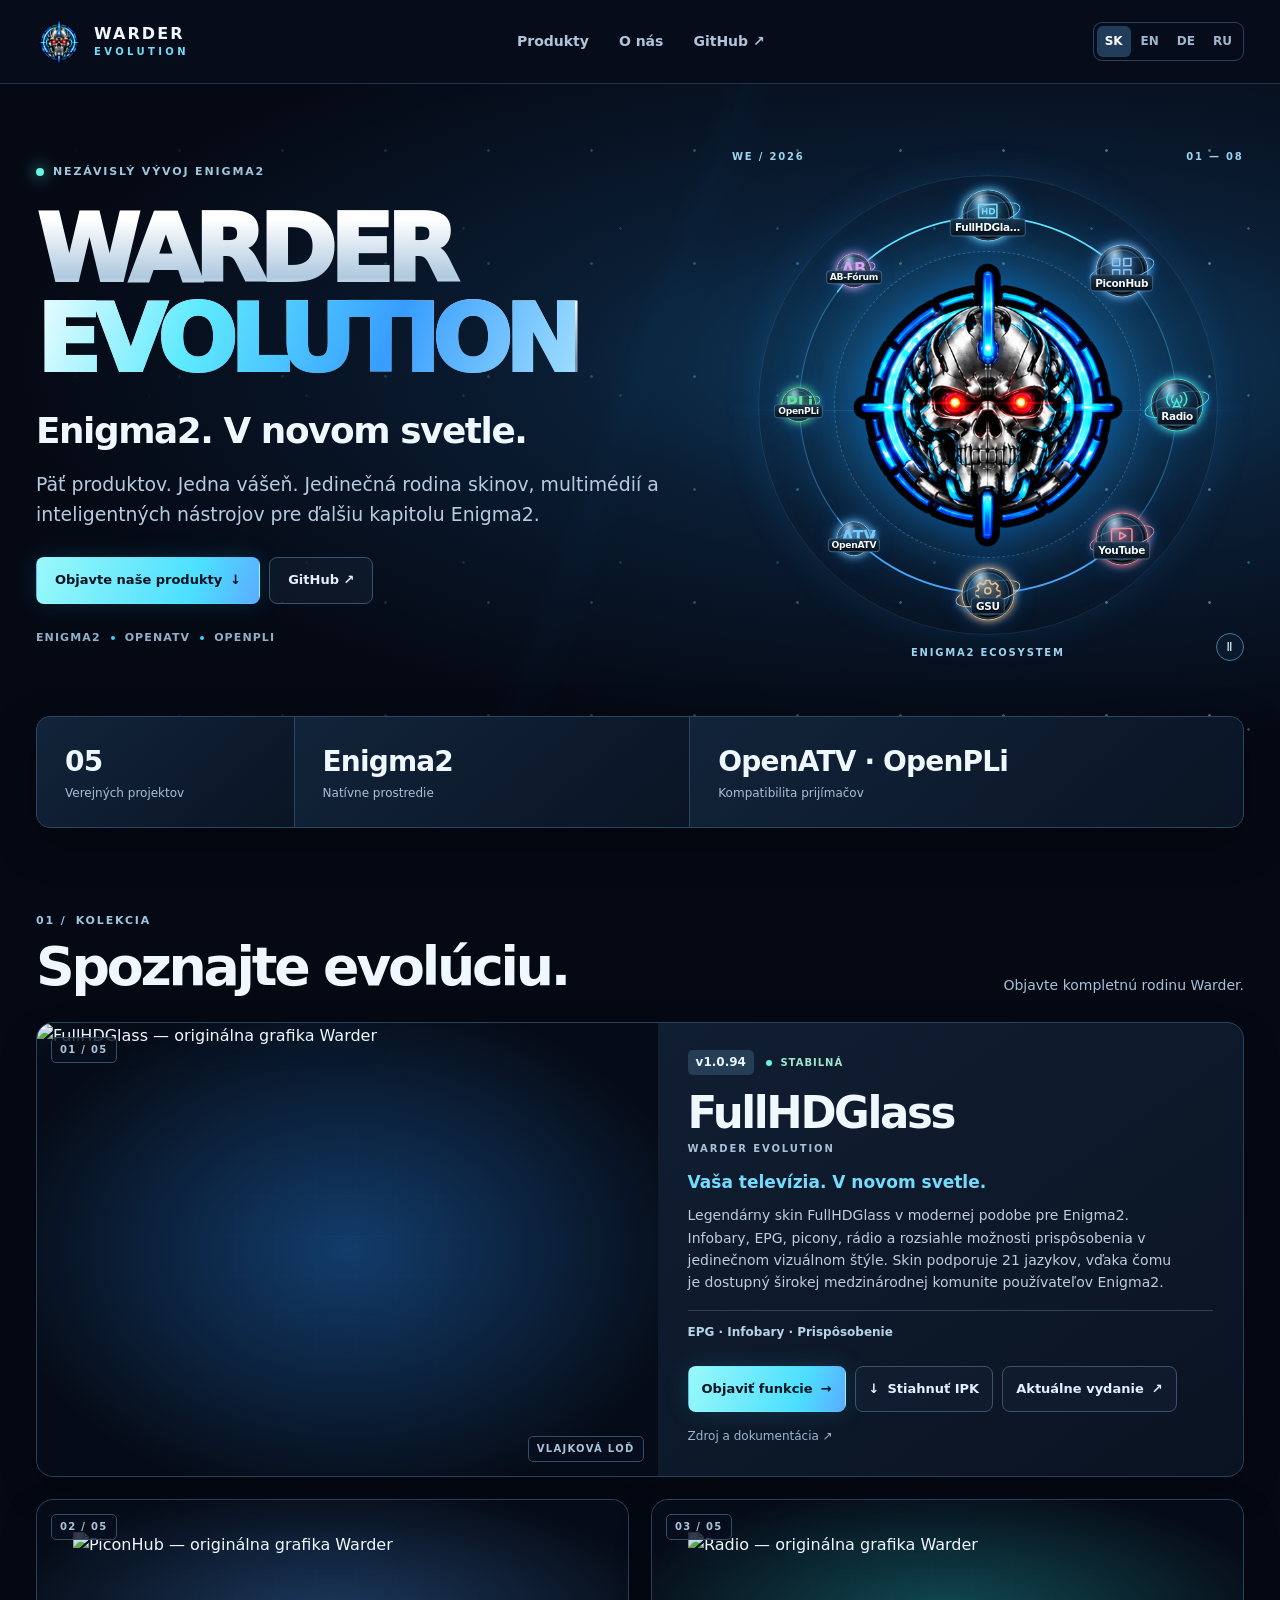
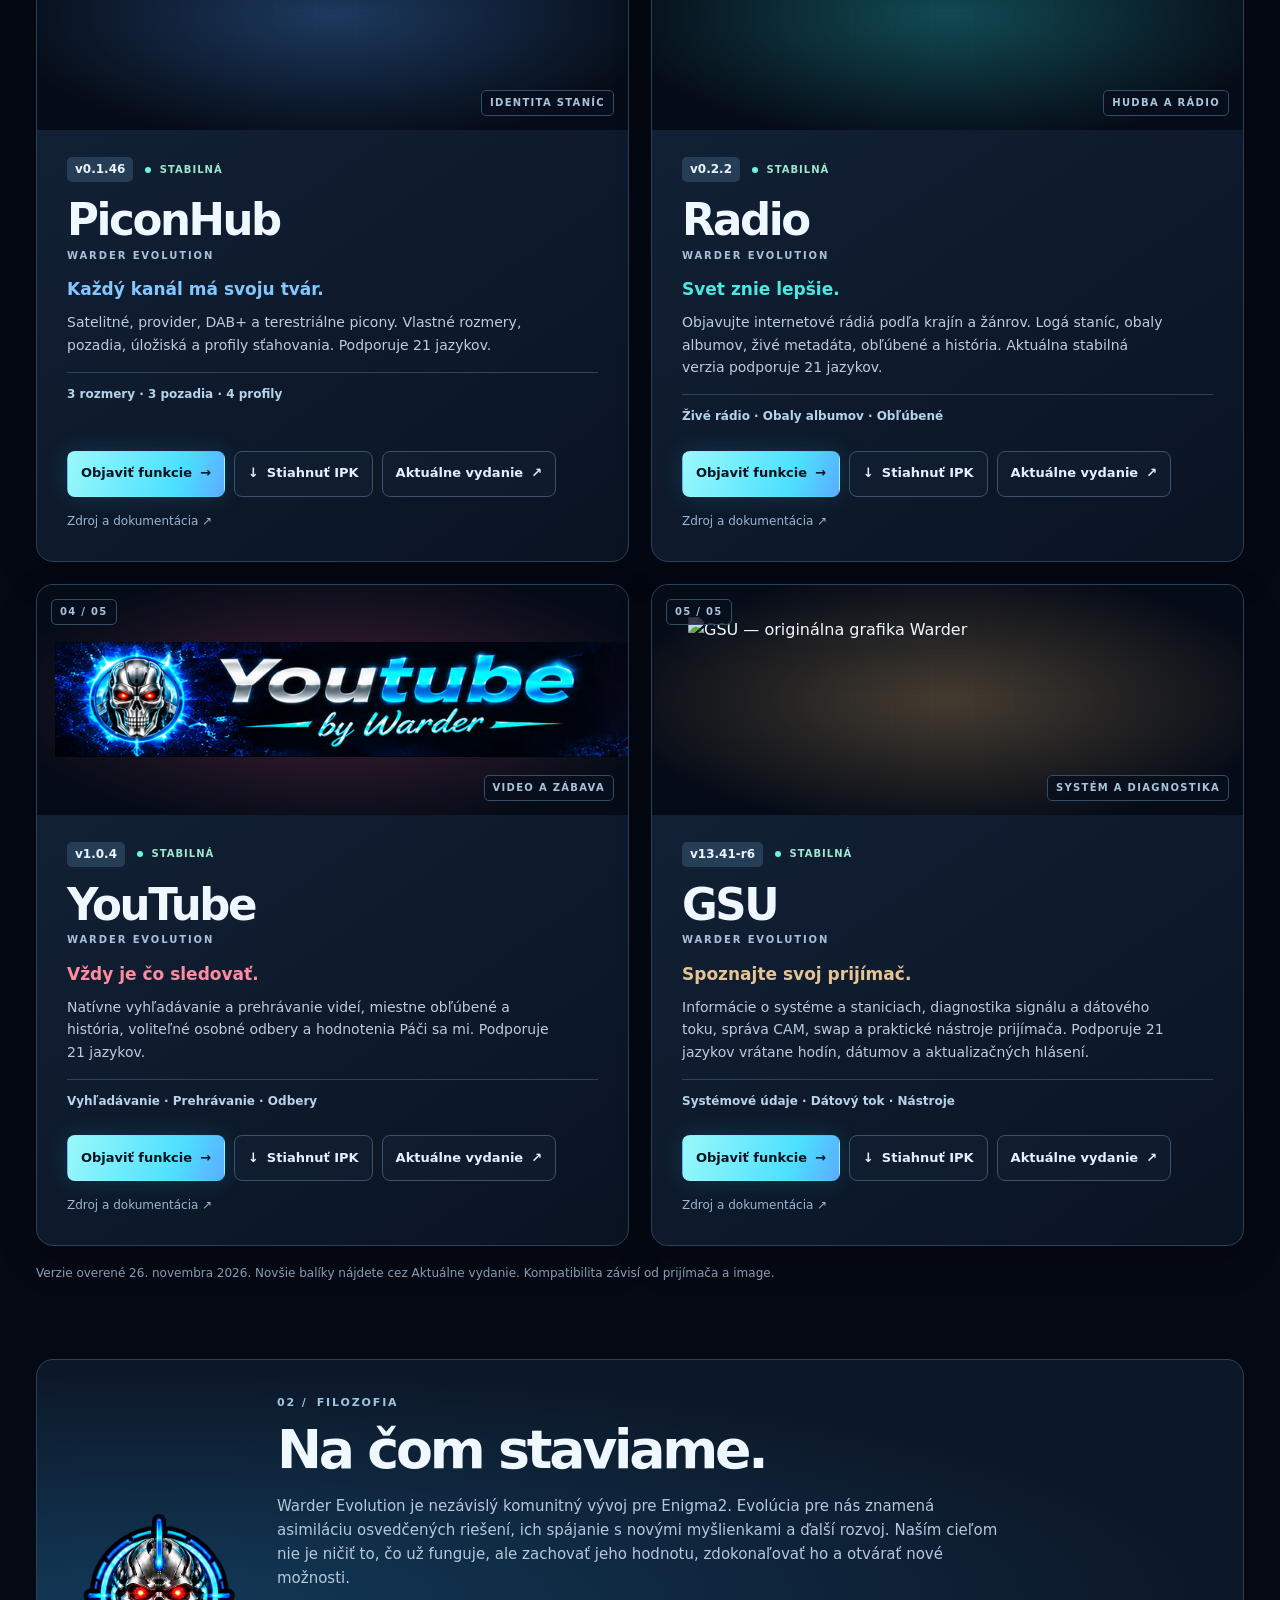
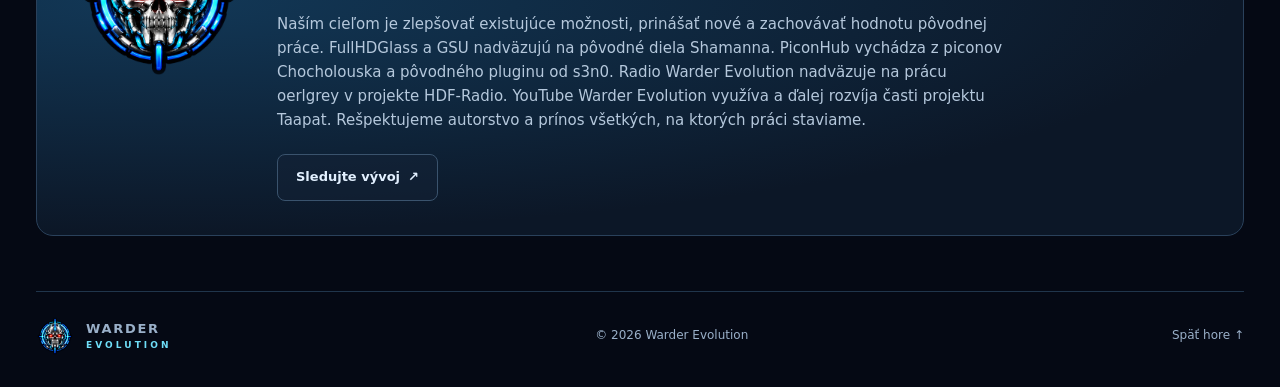
==== commit 4bda0ecd: "Synchronize GSU r6 verified transition release on website" ====
--- a/docs/index.html
+++ b/docs/index.html
@@ -3,6 +3,6 @@
 <body><a href="#main" class="skip"><span class="sk" lang="sk">Preskočiť na obsah</span><span class="en" lang="en" hidden>Skip to content</span><span class="de" lang="de" hidden>Zum Inhalt springen</span><span class="ru" lang="ru" hidden>Перейти к содержанию</span></a><header><nav class="shell nav" aria-label="Hlavná navigácia" data-aria-sk="Hlavná navigácia" data-aria-en="Main navigation" data-aria-de="Hauptnavigation" data-aria-ru="Главная навигация"><a class="brand" href="index.html"><img src="portal-art/skull.png?v=20261125-skull1" width="46" height="46" alt=""><span>WARDER<b>EVOLUTION</b></span></a><div class="nav-links"><a href="#products"><span class="sk" lang="sk">Produkty</span><span class="en" lang="en" hidden>Products</span><span class="de" lang="de" hidden>Produkte</span><span class="ru" lang="ru" hidden>Продукты</span></a><a href="#about"><span class="sk" lang="sk">O nás</span><span class="en" lang="en" hidden>About</span><span class="de" lang="de" hidden>Über uns</span><span class="ru" lang="ru" hidden>О нас</span></a><a href="https://github.com/Evolution-by-Warder">GitHub ↗</a></div><div class="languages" role="group" aria-label="Jazyk" data-aria-sk="Jazyk" data-aria-en="Language" data-aria-de="Sprache" data-aria-ru="Язык"><button data-lang="sk" lang="sk" aria-label="Slovenčina" aria-pressed="true">SK</button><button data-lang="en" lang="en" aria-label="English" aria-pressed="false">EN</button><button data-lang="de" lang="de" aria-label="Deutsch" aria-pressed="false">DE</button><button data-lang="ru" lang="ru" aria-label="Русский" aria-pressed="false">RU</button></div></nav></header>
 <main id="main"><section class="hero"><div class="shell hero-inner"><div class="hero-copy"><div class="eyebrow"><i></i><span class="sk" lang="sk">NEZÁVISLÝ VÝVOJ ENIGMA2</span><span class="en" lang="en" hidden>INDEPENDENT ENIGMA2 DEVELOPMENT</span><span class="de" lang="de" hidden>UNABHÄNGIGE ENIGMA2-ENTWICKLUNG</span><span class="ru" lang="ru" hidden>НЕЗАВИСИМАЯ РАЗРАБОТКА ENIGMA2</span></div><h1>WARDER<br><span>EVOLUTION</span></h1><h2><span class="sk" lang="sk">Enigma2. V novom svetle.</span><span class="en" lang="en" hidden>Enigma2. Reimagined.</span><span class="de" lang="de" hidden>Enigma2. Neu gedacht.</span><span class="ru" lang="ru" hidden>Enigma2. Новый взгляд.</span></h2><p><span class="sk" lang="sk">Päť produktov. Jedna vášeň. Jedinečná rodina skinov, multimédií a inteligentných nástrojov pre ďalšiu kapitolu Enigma2.</span><span class="en" lang="en" hidden>Five products. One passion. A distinctive family of skins, entertainment and intelligent receiver tools for the next chapter of Enigma2.</span><span class="de" lang="de" hidden>Fünf Produkte. Eine Leidenschaft. Eine einzigartige Familie aus Skins, Unterhaltung und intelligenten Receiver-Werkzeugen für das nächste Kapitel von Enigma2.</span><span class="ru" lang="ru" hidden>Пять продуктов. Одна страсть. Уникальное семейство скинов, мультимедийных решений и умных инструментов для новой главы Enigma2.</span></p><div class="actions"><a class="btn primary" href="#products"><span class="sk" lang="sk">Objavte naše produkty</span><span class="en" lang="en" hidden>Explore the ecosystem</span><span class="de" lang="de" hidden>Das Ökosystem entdecken</span><span class="ru" lang="ru" hidden>Откройте для себя экосистему</span> ↓</a><a class="btn ghost" href="https://github.com/Evolution-by-Warder">GitHub ↗</a></div><div class="hero-platforms">ENIGMA2 <span></span> OPENATV <span></span> OPENPLI</div></div><div class="hero-visual"><div class="orbit o1"></div><div class="orbit o2"></div><div class="orbit o3"></div><div class="energy"></div><img class="skull" src="portal-art/skull.png?v=20261125-skull1" alt="" width="425" height="445"><span class="coord c1">WE / 2026</span><span class="coord c2">01 — 08</span><span class="coord c3">ENIGMA2 ECOSYSTEM</span><div class="beam"></div><template id="community-planets" data-target-count="8"><a href="https://www.opena.tv/" data-symbol="ATV" data-color="#76caff">OpenATV</a><a href="https://www.openpli.org/" data-symbol="PLi" data-color="#64dfa2">OpenPLi</a><a href="https://www.ab-forum.info/" data-symbol="AB" data-color="#d5a3ef">AB-Fórum</a></template><div class="planet-track" hidden></div><button class="orbit-toggle" type="button" hidden aria-label="Pozastaviť obeh planét">Ⅱ</button></div></div></section>
 <div class="shell stats"><div><strong>05</strong><span><span class="sk" lang="sk">Verejných projektov</span><span class="en" lang="en" hidden>Public projects</span><span class="de" lang="de" hidden>Öffentliche Projekte</span><span class="ru" lang="ru" hidden>Открытые проекты</span></span></div><div><strong>Enigma2</strong><span><span class="sk" lang="sk">Natívne prostredie</span><span class="en" lang="en" hidden>Native experience</span><span class="de" lang="de" hidden>Native Benutzeroberfläche</span><span class="ru" lang="ru" hidden>Нативный интерфейс</span></span></div><div><strong>OpenATV · OpenPLi</strong><span><span class="sk" lang="sk">Kompatibilita prijímačov</span><span class="en" lang="en" hidden>Receiver compatibility</span><span class="de" lang="de" hidden>Receiver-Kompatibilität</span><span class="ru" lang="ru" hidden>Совместимость ресиверов</span></span></div></div>
-<section class="shell catalog" id="products"><div class="section-heading"><div><div class="eyebrow">01 / <span class="sk" lang="sk">KOLEKCIA</span><span class="en" lang="en" hidden>THE COLLECTION</span><span class="de" lang="de" hidden>DIE KOLLEKTION</span><span class="ru" lang="ru" hidden>КОЛЛЕКЦИЯ</span></div><h2><span class="sk" lang="sk">Spoznajte evolúciu.</span><span class="en" lang="en" hidden>Meet the evolution.</span><span class="de" lang="de" hidden>Entdecken Sie die Evolution.</span><span class="ru" lang="ru" hidden>Познакомьтесь с эволюцией.</span></h2></div><p><span class="sk" lang="sk">Objavte kompletnú rodinu Warder.</span><span class="en" lang="en" hidden>Discover the complete Warder family.</span><span class="de" lang="de" hidden>Entdecken Sie die gesamte Warder-Familie.</span><span class="ru" lang="ru" hidden>Откройте для себя всё семейство Warder.</span></p></div><div class="products"><article class="product glass" id="glass" data-planet-icon="display"><div class="art"><span class="number">01 / 05</span><img src="https://raw.githubusercontent.com/Evolution-by-Warder/FullHDGlass-Warder-Evolution/08b5e6fe2870d8d6908b780c7a31ac18046da009/source/package-root/usr/share/enigma2/hd_glass17/prev.png" alt="FullHDGlass — originálna grafika Warder" data-alt-sk="FullHDGlass — originálna grafika Warder" data-alt-en="FullHDGlass — original Warder product artwork" data-alt-de="FullHDGlass — Originalgrafik von Warder" data-alt-ru="FullHDGlass — оригинальная графика Warder" ><span class="art-type"><span class="sk" lang="sk">VLAJKOVÁ LOĎ</span><span class="en" lang="en" hidden>THE FLAGSHIP</span><span class="de" lang="de" hidden>DAS FLAGGSCHIFF</span><span class="ru" lang="ru" hidden>ФЛАГМАН</span></span></div><div class="product-copy"><div class="meta"><span class="ver">v1.0.94</span><span class="status"><i></i> <span class="sk" lang="sk">STABILNÁ</span><span class="en" lang="en" hidden>STABLE</span><span class="de" lang="de" hidden>STABIL</span><span class="ru" lang="ru" hidden>СТАБИЛЬНАЯ</span></span></div><h3><a class="product-card-link" href="fullhdglass.html">FullHDGlass<small>WARDER EVOLUTION</small></a></h3><h4><span class="sk" lang="sk">Vaša televízia. V novom svetle.</span><span class="en" lang="en" hidden>Your television. Reimagined.</span><span class="de" lang="de" hidden>Ihr Fernsehen. Neu gedacht.</span><span class="ru" lang="ru" hidden>Ваше телевидение. Новый взгляд.</span></h4><p><span class="sk" lang="sk">Legendárny skin FullHDGlass v modernej podobe pre Enigma2. Infobary, EPG, picony, rádio a rozsiahle možnosti prispôsobenia v jedinečnom vizuálnom štýle. Skin podporuje 21 jazykov, vďaka čomu je dostupný širokej medzinárodnej komunite používateľov Enigma2.</span><span class="en" lang="en" hidden>The legendary FullHDGlass skin, evolved for modern Enigma2. Infobars, EPG, picons, radio and extensive personalisation in one distinctive visual experience. The skin supports 21 languages, making it accessible to the international Enigma2 community.</span><span class="de" lang="de" hidden>Der legendäre FullHDGlass-Skin, weiterentwickelt für modernes Enigma2. Infoleisten, EPG, Picons, Radio und umfangreiche Personalisierung in einem unverwechselbaren Design. Der Skin unterstützt 21 Sprachen und ist damit für die internationale Enigma2-Community zugänglich.</span><span class="ru" lang="ru" hidden>Легендарный скин FullHDGlass, обновлённый для современной Enigma2. Инфобары, EPG, пиконы, радио и широкие возможности персонализации в едином узнаваемом стиле. Скин поддерживает 21 язык и доступен международному сообществу Enigma2.</span></p><div class="features"><span class="sk" lang="sk">EPG · Infobary · Prispôsobenie</span><span class="en" lang="en" hidden>EPG · Infobars · Personalisation</span><span class="de" lang="de" hidden>EPG · Infoleisten · Personalisierung</span><span class="ru" lang="ru" hidden>EPG · Инфобары · Персонализация</span></div><div class="actions"><a class="btn primary" href="fullhdglass.html"><span class="sk" lang="sk">Objaviť funkcie</span><span class="en" lang="en" hidden>Discover features</span><span class="de" lang="de" hidden>Funktionen entdecken</span><span class="ru" lang="ru" hidden>Изучить возможности</span> →</a><a class="btn ghost" href="https://github.com/Evolution-by-Warder/FullHDGlass-Warder-Evolution/releases/download/v1.0.94/enigma2-plugin-skins-fullhdglass_1.0.94_all.ipk">↓ <span class="sk" lang="sk">Stiahnuť IPK</span><span class="en" lang="en" hidden>Download IPK</span><span class="de" lang="de" hidden>IPK herunterladen</span><span class="ru" lang="ru" hidden>Скачать IPK</span></a><a class="btn ghost" href="https://github.com/Evolution-by-Warder/FullHDGlass-Warder-Evolution/releases/latest"><span class="sk" lang="sk">Aktuálne vydanie</span><span class="en" lang="en" hidden>Latest release</span><span class="de" lang="de" hidden>Neueste Version</span><span class="ru" lang="ru" hidden>Последняя версия</span> ↗</a></div><div class="details"><a href="https://github.com/Evolution-by-Warder/FullHDGlass-Warder-Evolution"><span class="sk" lang="sk">Zdroj a dokumentácia</span><span class="en" lang="en" hidden>Source &amp; documentation</span><span class="de" lang="de" hidden>Quellcode und Dokumentation</span><span class="ru" lang="ru" hidden>Исходный код и документация</span> ↗</a></div></div></article><article class="product picon" id="picon" data-planet-icon="grid"><div class="art"><span class="number">02 / 05</span><img src="https://raw.githubusercontent.com/Evolution-by-Warder/PiconHub-Warder-Evolution/36c2ee583a073f28aa134f26f960556ee0585b25/plugin/artwork/templates/warder-brand/piconhub-master.png" alt="PiconHub — originálna grafika Warder" data-alt-sk="PiconHub — originálna grafika Warder" data-alt-en="PiconHub — original Warder product artwork" data-alt-de="PiconHub — Originalgrafik von Warder" data-alt-ru="PiconHub — оригинальная графика Warder" loading="lazy"><span class="art-type"><span class="sk" lang="sk">IDENTITA STANÍC</span><span class="en" lang="en" hidden>CHANNEL IDENTITY</span><span class="de" lang="de" hidden>SENDERIDENTITÄT</span><span class="ru" lang="ru" hidden>СТИЛЬ КАНАЛОВ</span></span></div><div class="product-copy"><div class="meta"><span class="ver">v0.1.46</span><span class="status"><i></i> <span class="sk" lang="sk">STABILNÁ</span><span class="en" lang="en" hidden>STABLE</span><span class="de" lang="de" hidden>STABIL</span><span class="ru" lang="ru" hidden>СТАБИЛЬНАЯ</span></span></div><h3><a class="product-card-link" href="piconhub.html">PiconHub<small>WARDER EVOLUTION</small></a></h3><h4><span class="sk" lang="sk">Každý kanál má svoju tvár.</span><span class="en" lang="en" hidden>Every channel has a face.</span><span class="de" lang="de" hidden>Jeder Sender hat ein Gesicht.</span><span class="ru" lang="ru" hidden>У каждого канала своё лицо.</span></h4><p><span class="sk" lang="sk">Satelitné, provider, DAB+ a terestriálne picony. Vlastné rozmery, pozadia, úložiská a profily sťahovania. Podporuje 21 jazykov.</span><span class="en" lang="en" hidden>Satellite, provider, DAB+ and terrestrial picons. Choose your dimensions, backgrounds, storage and download profiles. Supports 21 languages.</span><span class="de" lang="de" hidden>Satelliten-, Anbieter-, DAB+- und terrestrische Picons. Wählen Sie Größen, Hintergründe, Speicherort und Downloadprofile. Unterstützt 21 Sprachen.</span><span class="ru" lang="ru" hidden>Спутниковые, провайдерские, DAB+ и эфирные пиконы. Выбирайте размеры, фоны, место хранения и профили загрузки. Поддерживает 21 язык.</span></p><div class="features"><span class="sk" lang="sk">3 rozmery · 3 pozadia · 4 profily</span><span class="en" lang="en" hidden>3 sizes · 3 backgrounds · 4 profiles</span><span class="de" lang="de" hidden>3 Größen · 3 Hintergründe · 4 Profile</span><span class="ru" lang="ru" hidden>3 размера · 3 фона · 4 профиля</span></div><div class="actions"><a class="btn primary" href="piconhub.html"><span class="sk" lang="sk">Objaviť funkcie</span><span class="en" lang="en" hidden>Discover features</span><span class="de" lang="de" hidden>Funktionen entdecken</span><span class="ru" lang="ru" hidden>Изучить возможности</span> →</a><a class="btn ghost" href="https://github.com/Evolution-by-Warder/PiconHub-Warder-Evolution/releases/download/v0.1.46/enigma2-plugin-extensions-piconhub_0.1.46_all.ipk">↓ <span class="sk" lang="sk">Stiahnuť IPK</span><span class="en" lang="en" hidden>Download IPK</span><span class="de" lang="de" hidden>IPK herunterladen</span><span class="ru" lang="ru" hidden>Скачать IPK</span></a><a class="btn ghost" href="https://github.com/Evolution-by-Warder/PiconHub-Warder-Evolution/releases/latest"><span class="sk" lang="sk">Aktuálne vydanie</span><span class="en" lang="en" hidden>Latest release</span><span class="de" lang="de" hidden>Neueste Version</span><span class="ru" lang="ru" hidden>Последняя версия</span> ↗</a></div><div class="details"><a href="https://github.com/Evolution-by-Warder/PiconHub-Warder-Evolution"><span class="sk" lang="sk">Zdroj a dokumentácia</span><span class="en" lang="en" hidden>Source &amp; documentation</span><span class="de" lang="de" hidden>Quellcode und Dokumentation</span><span class="ru" lang="ru" hidden>Исходный код и документация</span> ↗</a></div></div></article><article class="product radio" id="radio" data-planet-icon="radio"><div class="art"><span class="number">03 / 05</span><img src="https://raw.githubusercontent.com/Evolution-by-Warder/Radio-Warder-Evolution/0c540f72bbe47e8ba2020b6e7ecff64c8a9edb44/src/WarderRadio/artwork/warder-radio-logo.png" alt="Radio — originálna grafika Warder" data-alt-sk="Radio — originálna grafika Warder" data-alt-en="Radio — original Warder product artwork" data-alt-de="Radio — Originalgrafik von Warder" data-alt-ru="Radio — оригинальная графика Warder" loading="lazy"><span class="art-type"><span class="sk" lang="sk">HUDBA A RÁDIO</span><span class="en" lang="en" hidden>MUSIC &amp; RADIO</span><span class="de" lang="de" hidden>MUSIK UND RADIO</span><span class="ru" lang="ru" hidden>МУЗЫКА И РАДИО</span></span></div><div class="product-copy"><div class="meta"><span class="ver">v0.2.2</span><span class="status"><i></i> <span class="sk" lang="sk">STABILNÁ</span><span class="en" lang="en" hidden>STABLE</span><span class="de" lang="de" hidden>STABIL</span><span class="ru" lang="ru" hidden>СТАБИЛЬНАЯ</span></span></div><h3><a class="product-card-link" href="radio.html">Radio<small>WARDER EVOLUTION</small></a></h3><h4><span class="sk" lang="sk">Svet znie lepšie.</span><span class="en" lang="en" hidden>The world sounds better.</span><span class="de" lang="de" hidden>Die Welt klingt besser.</span><span class="ru" lang="ru" hidden>Мир звучит лучше.</span></h4><p><span class="sk" lang="sk">Objavujte internetové rádiá podľa krajín a žánrov. Logá staníc, obaly albumov, živé metadáta, obľúbené a história. Aktuálna stabilná verzia podporuje 21 jazykov.</span><span class="en" lang="en" hidden>Discover internet radio by country and genre, with station logos, album artwork, live metadata, favourites and history. The current stable version supports 21 languages.</span><span class="de" lang="de" hidden>Entdecken Sie Internetradio nach Land und Genre, mit Senderlogos, Albumcovern, Live-Metadaten, Favoriten und Verlauf. Die aktuelle stabile Version unterstützt 21 Sprachen.</span><span class="ru" lang="ru" hidden>Открывайте интернет-радио по странам и жанрам, с логотипами станций, обложками альбомов, метаданными, избранным и историей. Текущая стабильная версия поддерживает 21 язык.</span></p><div class="features"><span class="sk" lang="sk">Živé rádio · Obaly albumov · Obľúbené</span><span class="en" lang="en" hidden>Live radio · Album artwork · Favourites</span><span class="de" lang="de" hidden>Live-Radio · Albumcover · Favoriten</span><span class="ru" lang="ru" hidden>Радио · Обложки альбомов · Избранное</span></div><div class="actions"><a class="btn primary" href="radio.html"><span class="sk" lang="sk">Objaviť funkcie</span><span class="en" lang="en" hidden>Discover features</span><span class="de" lang="de" hidden>Funktionen entdecken</span><span class="ru" lang="ru" hidden>Изучить возможности</span> →</a><a class="btn ghost" href="https://github.com/Evolution-by-Warder/Radio-Warder-Evolution/releases/download/warder-radio-v0.2.2/enigma2-plugin-extensions-radio-warder-evolution_0.2.2_all.ipk">↓ <span class="sk" lang="sk">Stiahnuť IPK</span><span class="en" lang="en" hidden>Download IPK</span><span class="de" lang="de" hidden>IPK herunterladen</span><span class="ru" lang="ru" hidden>Скачать IPK</span></a><a class="btn ghost" href="https://github.com/Evolution-by-Warder/Radio-Warder-Evolution/releases/latest"><span class="sk" lang="sk">Aktuálne vydanie</span><span class="en" lang="en" hidden>Latest release</span><span class="de" lang="de" hidden>Neueste Version</span><span class="ru" lang="ru" hidden>Последняя версия</span> ↗</a></div><div class="details"><a href="https://github.com/Evolution-by-Warder/Radio-Warder-Evolution"><span class="sk" lang="sk">Zdroj a dokumentácia</span><span class="en" lang="en" hidden>Source &amp; documentation</span><span class="de" lang="de" hidden>Quellcode und Dokumentation</span><span class="ru" lang="ru" hidden>Исходный код и документация</span> ↗</a></div></div></article><article class="product youtube" id="youtube" data-planet-icon="play"><div class="art"><span class="number">04 / 05</span><img src="portal-art/youtube-header.png" alt="YouTube — originálna grafika Warder" data-alt-sk="YouTube — originálna grafika Warder" data-alt-en="YouTube — original Warder product artwork" data-alt-de="YouTube — Originalgrafik von Warder" data-alt-ru="YouTube — оригинальная графика Warder" loading="lazy"><span class="art-type"><span class="sk" lang="sk">VIDEO A ZÁBAVA</span><span class="en" lang="en" hidden>VIDEO &amp; ENTERTAINMENT</span><span class="de" lang="de" hidden>VIDEO UND UNTERHALTUNG</span><span class="ru" lang="ru" hidden>ВИДЕО И РАЗВЛЕЧЕНИЯ</span></span></div><div class="product-copy"><div class="meta"><span class="ver">v1.0.4</span><span class="status"><i></i> <span class="sk" lang="sk">STABILNÁ</span><span class="en" lang="en" hidden>STABLE</span><span class="de" lang="de" hidden>STABIL</span><span class="ru" lang="ru" hidden>СТАБИЛЬНАЯ</span></span></div><h3><a class="product-card-link" href="youtube-warder.html">YouTube<small>WARDER EVOLUTION</small></a></h3><h4><span class="sk" lang="sk">Vždy je čo sledovať.</span><span class="en" lang="en" hidden>More to watch.</span><span class="de" lang="de" hidden>Mehr zu sehen.</span><span class="ru" lang="ru" hidden>Больше интересных видео.</span></h4><p><span class="sk" lang="sk">Natívne vyhľadávanie a prehrávanie videí, miestne obľúbené a história, voliteľné osobné odbery a hodnotenia Páči sa mi. Podporuje 21 jazykov.</span><span class="en" lang="en" hidden>Native video search and playback, local favourites and history, optional personal subscriptions and Likes. Supports 21 languages.</span><span class="de" lang="de" hidden>Native Videosuche und Wiedergabe, lokale Favoriten und Verlauf sowie optionale persönliche Abos und Likes. Unterstützt 21 Sprachen.</span><span class="ru" lang="ru" hidden>Нативный поиск и воспроизведение видео, локальное избранное и история, опциональные личные подписки и отметки «Нравится». Поддерживает 21 язык.</span></p><div class="features"><span class="sk" lang="sk">Vyhľadávanie · Prehrávanie · Odbery</span><span class="en" lang="en" hidden>Video search · Native playback · Subscriptions</span><span class="de" lang="de" hidden>Videosuche · Native Wiedergabe · Abos</span><span class="ru" lang="ru" hidden>Поиск видео · Нативное воспроизведение · Подписки</span></div><div class="actions"><a class="btn primary" href="youtube-warder.html"><span class="sk" lang="sk">Objaviť funkcie</span><span class="en" lang="en" hidden>Discover features</span><span class="de" lang="de" hidden>Funktionen entdecken</span><span class="ru" lang="ru" hidden>Изучить возможности</span> →</a><a class="btn ghost" href="https://github.com/Evolution-by-Warder/YouTube-Warder-Evolution/releases/download/youtube-warder-v1.0.4/enigma2-plugin-extensions-youtube-warder-evolution_1.0.4_all.ipk">↓ <span class="sk" lang="sk">Stiahnuť IPK</span><span class="en" lang="en" hidden>Download IPK</span><span class="de" lang="de" hidden>IPK herunterladen</span><span class="ru" lang="ru" hidden>Скачать IPK</span></a><a class="btn ghost" href="https://github.com/Evolution-by-Warder/YouTube-Warder-Evolution/releases/latest"><span class="sk" lang="sk">Aktuálne vydanie</span><span class="en" lang="en" hidden>Latest release</span><span class="de" lang="de" hidden>Neueste Version</span><span class="ru" lang="ru" hidden>Последняя версия</span> ↗</a></div><div class="details"><a href="https://github.com/Evolution-by-Warder/YouTube-Warder-Evolution"><span class="sk" lang="sk">Zdroj a dokumentácia</span><span class="en" lang="en" hidden>Source &amp; documentation</span><span class="de" lang="de" hidden>Quellcode und Dokumentation</span><span class="ru" lang="ru" hidden>Исходный код и документация</span> ↗</a></div></div></article><article class="product gsu" id="gsu" data-planet-icon="gear"><div class="art"><span class="number">05 / 05</span><img src="https://raw.githubusercontent.com/Evolution-by-Warder/GSU-Warder-Evolution/b173e1cdf7eb30d11821129ba3a0d14971813d76/plugin/artwork/warder-plugin-master.png" alt="GSU — originálna grafika Warder" data-alt-sk="GSU — originálna grafika Warder" data-alt-en="GSU — original Warder product artwork" data-alt-de="GSU — Originalgrafik von Warder" data-alt-ru="GSU — оригинальная графика Warder" loading="lazy"><span class="art-type"><span class="sk" lang="sk">SYSTÉM A DIAGNOSTIKA</span><span class="en" lang="en" hidden>SYSTEM &amp; DIAGNOSTICS</span><span class="de" lang="de" hidden>SYSTEM UND DIAGNOSE</span><span class="ru" lang="ru" hidden>СИСТЕМА И ДИАГНОСТИКА</span></span></div><div class="product-copy"><div class="meta"><span class="ver">v13.41-r5</span><span class="status"><i></i> <span class="sk" lang="sk">STABILNÁ</span><span class="en" lang="en" hidden>STABLE</span><span class="de" lang="de" hidden>STABIL</span><span class="ru" lang="ru" hidden>СТАБИЛЬНАЯ</span></span></div><h3><a class="product-card-link" href="gsu.html">GSU<small>WARDER EVOLUTION</small></a></h3><h4><span class="sk" lang="sk">Spoznajte svoj prijímač.</span><span class="en" lang="en" hidden>Know your receiver.</span><span class="de" lang="de" hidden>Lernen Sie Ihren Receiver kennen.</span><span class="ru" lang="ru" hidden>Узнайте свой ресивер.</span></h4><p><span class="sk" lang="sk">Informácie o systéme a staniciach, diagnostika signálu a dátového toku, správa CAM, swap a praktické nástroje prijímača. Podporuje 21 jazykov vrátane hodín, dátumov a aktualizačných hlásení.</span><span class="en" lang="en" hidden>System and channel information, signal and bitrate diagnostics, CAM management, swap and practical receiver utilities. Supports 21 languages, including clocks, dates and update messages.</span><span class="de" lang="de" hidden>System- und Senderinformationen, Signal- und Bitratendiagnose, CAM-Verwaltung, Swap und praktische Receiver-Werkzeuge. Unterstützt 21 Sprachen einschließlich Uhrzeit, Datum und Update-Meldungen.</span><span class="ru" lang="ru" hidden>Информация о системе и каналах, диагностика сигнала и битрейта, управление CAM, swap и полезные инструменты ресивера. Поддерживает 21 язык, включая часы, даты и сообщения об обновлении.</span></p><div class="features"><span class="sk" lang="sk">Systémové údaje · Dátový tok · Nástroje</span><span class="en" lang="en" hidden>System info · Bitrate · Receiver tools</span><span class="de" lang="de" hidden>Systeminfo · Bitrate · Receiver-Werkzeuge</span><span class="ru" lang="ru" hidden>Системные данные · Битрейт · Инструменты</span></div><div class="actions"><a class="btn primary" href="gsu.html"><span class="sk" lang="sk">Objaviť funkcie</span><span class="en" lang="en" hidden>Discover features</span><span class="de" lang="de" hidden>Funktionen entdecken</span><span class="ru" lang="ru" hidden>Изучить возможности</span> →</a><a class="btn ghost" href="https://github.com/Evolution-by-Warder/GSU-Warder-Evolution/releases/download/v13.41-r5/enigma2-plugin-extensions-gsu_13.41-r5_all.ipk">↓ <span class="sk" lang="sk">Stiahnuť IPK</span><span class="en" lang="en" hidden>Download IPK</span><span class="de" lang="de" hidden>IPK herunterladen</span><span class="ru" lang="ru" hidden>Скачать IPK</span></a><a class="btn ghost" href="https://github.com/Evolution-by-Warder/GSU-Warder-Evolution/releases/latest"><span class="sk" lang="sk">Aktuálne vydanie</span><span class="en" lang="en" hidden>Latest release</span><span class="de" lang="de" hidden>Neueste Version</span><span class="ru" lang="ru" hidden>Последняя версия</span> ↗</a></div><div class="details"><a href="https://github.com/Evolution-by-Warder/GSU-Warder-Evolution"><span class="sk" lang="sk">Zdroj a dokumentácia</span><span class="en" lang="en" hidden>Source &amp; documentation</span><span class="de" lang="de" hidden>Quellcode und Dokumentation</span><span class="ru" lang="ru" hidden>Исходный код и документация</span> ↗</a></div></div></article></div><p class="snapshot"><span class="sk" lang="sk">Verzie overené 26. novembra 2026. Novšie balíky nájdete cez Aktuálne vydanie. Kompatibilita závisí od prijímača a image.</span><span class="en" lang="en" hidden>Versions verified 26 November 2026. Use Latest release to find newer builds. Compatibility depends on your receiver and image.</span><span class="de" lang="de" hidden>Versionen geprüft am 26. November 2026. Neuere Builds finden Sie unter Neueste Version. Die Kompatibilität hängt von Receiver und Image ab.</span><span class="ru" lang="ru" hidden>Версии проверены 26 ноября 2026 г. Новые сборки доступны по ссылке «Последняя версия». Совместимость зависит от ресивера и образа.</span></p></section>
+<section class="shell catalog" id="products"><div class="section-heading"><div><div class="eyebrow">01 / <span class="sk" lang="sk">KOLEKCIA</span><span class="en" lang="en" hidden>THE COLLECTION</span><span class="de" lang="de" hidden>DIE KOLLEKTION</span><span class="ru" lang="ru" hidden>КОЛЛЕКЦИЯ</span></div><h2><span class="sk" lang="sk">Spoznajte evolúciu.</span><span class="en" lang="en" hidden>Meet the evolution.</span><span class="de" lang="de" hidden>Entdecken Sie die Evolution.</span><span class="ru" lang="ru" hidden>Познакомьтесь с эволюцией.</span></h2></div><p><span class="sk" lang="sk">Objavte kompletnú rodinu Warder.</span><span class="en" lang="en" hidden>Discover the complete Warder family.</span><span class="de" lang="de" hidden>Entdecken Sie die gesamte Warder-Familie.</span><span class="ru" lang="ru" hidden>Откройте для себя всё семейство Warder.</span></p></div><div class="products"><article class="product glass" id="glass" data-planet-icon="display"><div class="art"><span class="number">01 / 05</span><img src="https://raw.githubusercontent.com/Evolution-by-Warder/FullHDGlass-Warder-Evolution/08b5e6fe2870d8d6908b780c7a31ac18046da009/source/package-root/usr/share/enigma2/hd_glass17/prev.png" alt="FullHDGlass — originálna grafika Warder" data-alt-sk="FullHDGlass — originálna grafika Warder" data-alt-en="FullHDGlass — original Warder product artwork" data-alt-de="FullHDGlass — Originalgrafik von Warder" data-alt-ru="FullHDGlass — оригинальная графика Warder" ><span class="art-type"><span class="sk" lang="sk">VLAJKOVÁ LOĎ</span><span class="en" lang="en" hidden>THE FLAGSHIP</span><span class="de" lang="de" hidden>DAS FLAGGSCHIFF</span><span class="ru" lang="ru" hidden>ФЛАГМАН</span></span></div><div class="product-copy"><div class="meta"><span class="ver">v1.0.94</span><span class="status"><i></i> <span class="sk" lang="sk">STABILNÁ</span><span class="en" lang="en" hidden>STABLE</span><span class="de" lang="de" hidden>STABIL</span><span class="ru" lang="ru" hidden>СТАБИЛЬНАЯ</span></span></div><h3><a class="product-card-link" href="fullhdglass.html">FullHDGlass<small>WARDER EVOLUTION</small></a></h3><h4><span class="sk" lang="sk">Vaša televízia. V novom svetle.</span><span class="en" lang="en" hidden>Your television. Reimagined.</span><span class="de" lang="de" hidden>Ihr Fernsehen. Neu gedacht.</span><span class="ru" lang="ru" hidden>Ваше телевидение. Новый взгляд.</span></h4><p><span class="sk" lang="sk">Legendárny skin FullHDGlass v modernej podobe pre Enigma2. Infobary, EPG, picony, rádio a rozsiahle možnosti prispôsobenia v jedinečnom vizuálnom štýle. Skin podporuje 21 jazykov, vďaka čomu je dostupný širokej medzinárodnej komunite používateľov Enigma2.</span><span class="en" lang="en" hidden>The legendary FullHDGlass skin, evolved for modern Enigma2. Infobars, EPG, picons, radio and extensive personalisation in one distinctive visual experience. The skin supports 21 languages, making it accessible to the international Enigma2 community.</span><span class="de" lang="de" hidden>Der legendäre FullHDGlass-Skin, weiterentwickelt für modernes Enigma2. Infoleisten, EPG, Picons, Radio und umfangreiche Personalisierung in einem unverwechselbaren Design. Der Skin unterstützt 21 Sprachen und ist damit für die internationale Enigma2-Community zugänglich.</span><span class="ru" lang="ru" hidden>Легендарный скин FullHDGlass, обновлённый для современной Enigma2. Инфобары, EPG, пиконы, радио и широкие возможности персонализации в едином узнаваемом стиле. Скин поддерживает 21 язык и доступен международному сообществу Enigma2.</span></p><div class="features"><span class="sk" lang="sk">EPG · Infobary · Prispôsobenie</span><span class="en" lang="en" hidden>EPG · Infobars · Personalisation</span><span class="de" lang="de" hidden>EPG · Infoleisten · Personalisierung</span><span class="ru" lang="ru" hidden>EPG · Инфобары · Персонализация</span></div><div class="actions"><a class="btn primary" href="fullhdglass.html"><span class="sk" lang="sk">Objaviť funkcie</span><span class="en" lang="en" hidden>Discover features</span><span class="de" lang="de" hidden>Funktionen entdecken</span><span class="ru" lang="ru" hidden>Изучить возможности</span> →</a><a class="btn ghost" href="https://github.com/Evolution-by-Warder/FullHDGlass-Warder-Evolution/releases/download/v1.0.94/enigma2-plugin-skins-fullhdglass_1.0.94_all.ipk">↓ <span class="sk" lang="sk">Stiahnuť IPK</span><span class="en" lang="en" hidden>Download IPK</span><span class="de" lang="de" hidden>IPK herunterladen</span><span class="ru" lang="ru" hidden>Скачать IPK</span></a><a class="btn ghost" href="https://github.com/Evolution-by-Warder/FullHDGlass-Warder-Evolution/releases/latest"><span class="sk" lang="sk">Aktuálne vydanie</span><span class="en" lang="en" hidden>Latest release</span><span class="de" lang="de" hidden>Neueste Version</span><span class="ru" lang="ru" hidden>Последняя версия</span> ↗</a></div><div class="details"><a href="https://github.com/Evolution-by-Warder/FullHDGlass-Warder-Evolution"><span class="sk" lang="sk">Zdroj a dokumentácia</span><span class="en" lang="en" hidden>Source &amp; documentation</span><span class="de" lang="de" hidden>Quellcode und Dokumentation</span><span class="ru" lang="ru" hidden>Исходный код и документация</span> ↗</a></div></div></article><article class="product picon" id="picon" data-planet-icon="grid"><div class="art"><span class="number">02 / 05</span><img src="https://raw.githubusercontent.com/Evolution-by-Warder/PiconHub-Warder-Evolution/36c2ee583a073f28aa134f26f960556ee0585b25/plugin/artwork/templates/warder-brand/piconhub-master.png" alt="PiconHub — originálna grafika Warder" data-alt-sk="PiconHub — originálna grafika Warder" data-alt-en="PiconHub — original Warder product artwork" data-alt-de="PiconHub — Originalgrafik von Warder" data-alt-ru="PiconHub — оригинальная графика Warder" loading="lazy"><span class="art-type"><span class="sk" lang="sk">IDENTITA STANÍC</span><span class="en" lang="en" hidden>CHANNEL IDENTITY</span><span class="de" lang="de" hidden>SENDERIDENTITÄT</span><span class="ru" lang="ru" hidden>СТИЛЬ КАНАЛОВ</span></span></div><div class="product-copy"><div class="meta"><span class="ver">v0.1.46</span><span class="status"><i></i> <span class="sk" lang="sk">STABILNÁ</span><span class="en" lang="en" hidden>STABLE</span><span class="de" lang="de" hidden>STABIL</span><span class="ru" lang="ru" hidden>СТАБИЛЬНАЯ</span></span></div><h3><a class="product-card-link" href="piconhub.html">PiconHub<small>WARDER EVOLUTION</small></a></h3><h4><span class="sk" lang="sk">Každý kanál má svoju tvár.</span><span class="en" lang="en" hidden>Every channel has a face.</span><span class="de" lang="de" hidden>Jeder Sender hat ein Gesicht.</span><span class="ru" lang="ru" hidden>У каждого канала своё лицо.</span></h4><p><span class="sk" lang="sk">Satelitné, provider, DAB+ a terestriálne picony. Vlastné rozmery, pozadia, úložiská a profily sťahovania. Podporuje 21 jazykov.</span><span class="en" lang="en" hidden>Satellite, provider, DAB+ and terrestrial picons. Choose your dimensions, backgrounds, storage and download profiles. Supports 21 languages.</span><span class="de" lang="de" hidden>Satelliten-, Anbieter-, DAB+- und terrestrische Picons. Wählen Sie Größen, Hintergründe, Speicherort und Downloadprofile. Unterstützt 21 Sprachen.</span><span class="ru" lang="ru" hidden>Спутниковые, провайдерские, DAB+ и эфирные пиконы. Выбирайте размеры, фоны, место хранения и профили загрузки. Поддерживает 21 язык.</span></p><div class="features"><span class="sk" lang="sk">3 rozmery · 3 pozadia · 4 profily</span><span class="en" lang="en" hidden>3 sizes · 3 backgrounds · 4 profiles</span><span class="de" lang="de" hidden>3 Größen · 3 Hintergründe · 4 Profile</span><span class="ru" lang="ru" hidden>3 размера · 3 фона · 4 профиля</span></div><div class="actions"><a class="btn primary" href="piconhub.html"><span class="sk" lang="sk">Objaviť funkcie</span><span class="en" lang="en" hidden>Discover features</span><span class="de" lang="de" hidden>Funktionen entdecken</span><span class="ru" lang="ru" hidden>Изучить возможности</span> →</a><a class="btn ghost" href="https://github.com/Evolution-by-Warder/PiconHub-Warder-Evolution/releases/download/v0.1.46/enigma2-plugin-extensions-piconhub_0.1.46_all.ipk">↓ <span class="sk" lang="sk">Stiahnuť IPK</span><span class="en" lang="en" hidden>Download IPK</span><span class="de" lang="de" hidden>IPK herunterladen</span><span class="ru" lang="ru" hidden>Скачать IPK</span></a><a class="btn ghost" href="https://github.com/Evolution-by-Warder/PiconHub-Warder-Evolution/releases/latest"><span class="sk" lang="sk">Aktuálne vydanie</span><span class="en" lang="en" hidden>Latest release</span><span class="de" lang="de" hidden>Neueste Version</span><span class="ru" lang="ru" hidden>Последняя версия</span> ↗</a></div><div class="details"><a href="https://github.com/Evolution-by-Warder/PiconHub-Warder-Evolution"><span class="sk" lang="sk">Zdroj a dokumentácia</span><span class="en" lang="en" hidden>Source &amp; documentation</span><span class="de" lang="de" hidden>Quellcode und Dokumentation</span><span class="ru" lang="ru" hidden>Исходный код и документация</span> ↗</a></div></div></article><article class="product radio" id="radio" data-planet-icon="radio"><div class="art"><span class="number">03 / 05</span><img src="https://raw.githubusercontent.com/Evolution-by-Warder/Radio-Warder-Evolution/0c540f72bbe47e8ba2020b6e7ecff64c8a9edb44/src/WarderRadio/artwork/warder-radio-logo.png" alt="Radio — originálna grafika Warder" data-alt-sk="Radio — originálna grafika Warder" data-alt-en="Radio — original Warder product artwork" data-alt-de="Radio — Originalgrafik von Warder" data-alt-ru="Radio — оригинальная графика Warder" loading="lazy"><span class="art-type"><span class="sk" lang="sk">HUDBA A RÁDIO</span><span class="en" lang="en" hidden>MUSIC &amp; RADIO</span><span class="de" lang="de" hidden>MUSIK UND RADIO</span><span class="ru" lang="ru" hidden>МУЗЫКА И РАДИО</span></span></div><div class="product-copy"><div class="meta"><span class="ver">v0.2.2</span><span class="status"><i></i> <span class="sk" lang="sk">STABILNÁ</span><span class="en" lang="en" hidden>STABLE</span><span class="de" lang="de" hidden>STABIL</span><span class="ru" lang="ru" hidden>СТАБИЛЬНАЯ</span></span></div><h3><a class="product-card-link" href="radio.html">Radio<small>WARDER EVOLUTION</small></a></h3><h4><span class="sk" lang="sk">Svet znie lepšie.</span><span class="en" lang="en" hidden>The world sounds better.</span><span class="de" lang="de" hidden>Die Welt klingt besser.</span><span class="ru" lang="ru" hidden>Мир звучит лучше.</span></h4><p><span class="sk" lang="sk">Objavujte internetové rádiá podľa krajín a žánrov. Logá staníc, obaly albumov, živé metadáta, obľúbené a história. Aktuálna stabilná verzia podporuje 21 jazykov.</span><span class="en" lang="en" hidden>Discover internet radio by country and genre, with station logos, album artwork, live metadata, favourites and history. The current stable version supports 21 languages.</span><span class="de" lang="de" hidden>Entdecken Sie Internetradio nach Land und Genre, mit Senderlogos, Albumcovern, Live-Metadaten, Favoriten und Verlauf. Die aktuelle stabile Version unterstützt 21 Sprachen.</span><span class="ru" lang="ru" hidden>Открывайте интернет-радио по странам и жанрам, с логотипами станций, обложками альбомов, метаданными, избранным и историей. Текущая стабильная версия поддерживает 21 язык.</span></p><div class="features"><span class="sk" lang="sk">Živé rádio · Obaly albumov · Obľúbené</span><span class="en" lang="en" hidden>Live radio · Album artwork · Favourites</span><span class="de" lang="de" hidden>Live-Radio · Albumcover · Favoriten</span><span class="ru" lang="ru" hidden>Радио · Обложки альбомов · Избранное</span></div><div class="actions"><a class="btn primary" href="radio.html"><span class="sk" lang="sk">Objaviť funkcie</span><span class="en" lang="en" hidden>Discover features</span><span class="de" lang="de" hidden>Funktionen entdecken</span><span class="ru" lang="ru" hidden>Изучить возможности</span> →</a><a class="btn ghost" href="https://github.com/Evolution-by-Warder/Radio-Warder-Evolution/releases/download/warder-radio-v0.2.2/enigma2-plugin-extensions-radio-warder-evolution_0.2.2_all.ipk">↓ <span class="sk" lang="sk">Stiahnuť IPK</span><span class="en" lang="en" hidden>Download IPK</span><span class="de" lang="de" hidden>IPK herunterladen</span><span class="ru" lang="ru" hidden>Скачать IPK</span></a><a class="btn ghost" href="https://github.com/Evolution-by-Warder/Radio-Warder-Evolution/releases/latest"><span class="sk" lang="sk">Aktuálne vydanie</span><span class="en" lang="en" hidden>Latest release</span><span class="de" lang="de" hidden>Neueste Version</span><span class="ru" lang="ru" hidden>Последняя версия</span> ↗</a></div><div class="details"><a href="https://github.com/Evolution-by-Warder/Radio-Warder-Evolution"><span class="sk" lang="sk">Zdroj a dokumentácia</span><span class="en" lang="en" hidden>Source &amp; documentation</span><span class="de" lang="de" hidden>Quellcode und Dokumentation</span><span class="ru" lang="ru" hidden>Исходный код и документация</span> ↗</a></div></div></article><article class="product youtube" id="youtube" data-planet-icon="play"><div class="art"><span class="number">04 / 05</span><img src="portal-art/youtube-header.png" alt="YouTube — originálna grafika Warder" data-alt-sk="YouTube — originálna grafika Warder" data-alt-en="YouTube — original Warder product artwork" data-alt-de="YouTube — Originalgrafik von Warder" data-alt-ru="YouTube — оригинальная графика Warder" loading="lazy"><span class="art-type"><span class="sk" lang="sk">VIDEO A ZÁBAVA</span><span class="en" lang="en" hidden>VIDEO &amp; ENTERTAINMENT</span><span class="de" lang="de" hidden>VIDEO UND UNTERHALTUNG</span><span class="ru" lang="ru" hidden>ВИДЕО И РАЗВЛЕЧЕНИЯ</span></span></div><div class="product-copy"><div class="meta"><span class="ver">v1.0.4</span><span class="status"><i></i> <span class="sk" lang="sk">STABILNÁ</span><span class="en" lang="en" hidden>STABLE</span><span class="de" lang="de" hidden>STABIL</span><span class="ru" lang="ru" hidden>СТАБИЛЬНАЯ</span></span></div><h3><a class="product-card-link" href="youtube-warder.html">YouTube<small>WARDER EVOLUTION</small></a></h3><h4><span class="sk" lang="sk">Vždy je čo sledovať.</span><span class="en" lang="en" hidden>More to watch.</span><span class="de" lang="de" hidden>Mehr zu sehen.</span><span class="ru" lang="ru" hidden>Больше интересных видео.</span></h4><p><span class="sk" lang="sk">Natívne vyhľadávanie a prehrávanie videí, miestne obľúbené a história, voliteľné osobné odbery a hodnotenia Páči sa mi. Podporuje 21 jazykov.</span><span class="en" lang="en" hidden>Native video search and playback, local favourites and history, optional personal subscriptions and Likes. Supports 21 languages.</span><span class="de" lang="de" hidden>Native Videosuche und Wiedergabe, lokale Favoriten und Verlauf sowie optionale persönliche Abos und Likes. Unterstützt 21 Sprachen.</span><span class="ru" lang="ru" hidden>Нативный поиск и воспроизведение видео, локальное избранное и история, опциональные личные подписки и отметки «Нравится». Поддерживает 21 язык.</span></p><div class="features"><span class="sk" lang="sk">Vyhľadávanie · Prehrávanie · Odbery</span><span class="en" lang="en" hidden>Video search · Native playback · Subscriptions</span><span class="de" lang="de" hidden>Videosuche · Native Wiedergabe · Abos</span><span class="ru" lang="ru" hidden>Поиск видео · Нативное воспроизведение · Подписки</span></div><div class="actions"><a class="btn primary" href="youtube-warder.html"><span class="sk" lang="sk">Objaviť funkcie</span><span class="en" lang="en" hidden>Discover features</span><span class="de" lang="de" hidden>Funktionen entdecken</span><span class="ru" lang="ru" hidden>Изучить возможности</span> →</a><a class="btn ghost" href="https://github.com/Evolution-by-Warder/YouTube-Warder-Evolution/releases/download/youtube-warder-v1.0.4/enigma2-plugin-extensions-youtube-warder-evolution_1.0.4_all.ipk">↓ <span class="sk" lang="sk">Stiahnuť IPK</span><span class="en" lang="en" hidden>Download IPK</span><span class="de" lang="de" hidden>IPK herunterladen</span><span class="ru" lang="ru" hidden>Скачать IPK</span></a><a class="btn ghost" href="https://github.com/Evolution-by-Warder/YouTube-Warder-Evolution/releases/latest"><span class="sk" lang="sk">Aktuálne vydanie</span><span class="en" lang="en" hidden>Latest release</span><span class="de" lang="de" hidden>Neueste Version</span><span class="ru" lang="ru" hidden>Последняя версия</span> ↗</a></div><div class="details"><a href="https://github.com/Evolution-by-Warder/YouTube-Warder-Evolution"><span class="sk" lang="sk">Zdroj a dokumentácia</span><span class="en" lang="en" hidden>Source &amp; documentation</span><span class="de" lang="de" hidden>Quellcode und Dokumentation</span><span class="ru" lang="ru" hidden>Исходный код и документация</span> ↗</a></div></div></article><article class="product gsu" id="gsu" data-planet-icon="gear"><div class="art"><span class="number">05 / 05</span><img src="https://raw.githubusercontent.com/Evolution-by-Warder/GSU-Warder-Evolution/b173e1cdf7eb30d11821129ba3a0d14971813d76/plugin/artwork/warder-plugin-master.png" alt="GSU — originálna grafika Warder" data-alt-sk="GSU — originálna grafika Warder" data-alt-en="GSU — original Warder product artwork" data-alt-de="GSU — Originalgrafik von Warder" data-alt-ru="GSU — оригинальная графика Warder" loading="lazy"><span class="art-type"><span class="sk" lang="sk">SYSTÉM A DIAGNOSTIKA</span><span class="en" lang="en" hidden>SYSTEM &amp; DIAGNOSTICS</span><span class="de" lang="de" hidden>SYSTEM UND DIAGNOSE</span><span class="ru" lang="ru" hidden>СИСТЕМА И ДИАГНОСТИКА</span></span></div><div class="product-copy"><div class="meta"><span class="ver">v13.41-r6</span><span class="status"><i></i> <span class="sk" lang="sk">STABILNÁ</span><span class="en" lang="en" hidden>STABLE</span><span class="de" lang="de" hidden>STABIL</span><span class="ru" lang="ru" hidden>СТАБИЛЬНАЯ</span></span></div><h3><a class="product-card-link" href="gsu.html">GSU<small>WARDER EVOLUTION</small></a></h3><h4><span class="sk" lang="sk">Spoznajte svoj prijímač.</span><span class="en" lang="en" hidden>Know your receiver.</span><span class="de" lang="de" hidden>Lernen Sie Ihren Receiver kennen.</span><span class="ru" lang="ru" hidden>Узнайте свой ресивер.</span></h4><p><span class="sk" lang="sk">Informácie o systéme a staniciach, diagnostika signálu a dátového toku, správa CAM, swap a praktické nástroje prijímača. Podporuje 21 jazykov vrátane hodín, dátumov a aktualizačných hlásení.</span><span class="en" lang="en" hidden>System and channel information, signal and bitrate diagnostics, CAM management, swap and practical receiver utilities. Supports 21 languages, including clocks, dates and update messages.</span><span class="de" lang="de" hidden>System- und Senderinformationen, Signal- und Bitratendiagnose, CAM-Verwaltung, Swap und praktische Receiver-Werkzeuge. Unterstützt 21 Sprachen einschließlich Uhrzeit, Datum und Update-Meldungen.</span><span class="ru" lang="ru" hidden>Информация о системе и каналах, диагностика сигнала и битрейта, управление CAM, swap и полезные инструменты ресивера. Поддерживает 21 язык, включая часы, даты и сообщения об обновлении.</span></p><div class="features"><span class="sk" lang="sk">Systémové údaje · Dátový tok · Nástroje</span><span class="en" lang="en" hidden>System info · Bitrate · Receiver tools</span><span class="de" lang="de" hidden>Systeminfo · Bitrate · Receiver-Werkzeuge</span><span class="ru" lang="ru" hidden>Системные данные · Битрейт · Инструменты</span></div><div class="actions"><a class="btn primary" href="gsu.html"><span class="sk" lang="sk">Objaviť funkcie</span><span class="en" lang="en" hidden>Discover features</span><span class="de" lang="de" hidden>Funktionen entdecken</span><span class="ru" lang="ru" hidden>Изучить возможности</span> →</a><a class="btn ghost" href="https://github.com/Evolution-by-Warder/GSU-Warder-Evolution/releases/download/v13.41-r6/enigma2-plugin-extensions-gsu_13.41-r6_all.ipk">↓ <span class="sk" lang="sk">Stiahnuť IPK</span><span class="en" lang="en" hidden>Download IPK</span><span class="de" lang="de" hidden>IPK herunterladen</span><span class="ru" lang="ru" hidden>Скачать IPK</span></a><a class="btn ghost" href="https://github.com/Evolution-by-Warder/GSU-Warder-Evolution/releases/latest"><span class="sk" lang="sk">Aktuálne vydanie</span><span class="en" lang="en" hidden>Latest release</span><span class="de" lang="de" hidden>Neueste Version</span><span class="ru" lang="ru" hidden>Последняя версия</span> ↗</a></div><div class="details"><a href="https://github.com/Evolution-by-Warder/GSU-Warder-Evolution"><span class="sk" lang="sk">Zdroj a dokumentácia</span><span class="en" lang="en" hidden>Source &amp; documentation</span><span class="de" lang="de" hidden>Quellcode und Dokumentation</span><span class="ru" lang="ru" hidden>Исходный код и документация</span> ↗</a></div></div></article></div><p class="snapshot"><span class="sk" lang="sk">Verzie overené 26. novembra 2026. Novšie balíky nájdete cez Aktuálne vydanie. Kompatibilita závisí od prijímača a image.</span><span class="en" lang="en" hidden>Versions verified 26 November 2026. Use Latest release to find newer builds. Compatibility depends on your receiver and image.</span><span class="de" lang="de" hidden>Versionen geprüft am 26. November 2026. Neuere Builds finden Sie unter Neueste Version. Die Kompatibilität hängt von Receiver und Image ab.</span><span class="ru" lang="ru" hidden>Версии проверены 26 ноября 2026 г. Новые сборки доступны по ссылке «Последняя версия». Совместимость зависит от ресивера и образа.</span></p></section>
 <section id="about" class="shell about"><div class="about-icon"><img src="portal-art/skull.png?v=20261125-skull1" alt="" loading="lazy"></div><div><div class="eyebrow">02 / <span class="sk" lang="sk">FILOZOFIA</span><span class="en" lang="en" hidden>THE PHILOSOPHY</span><span class="de" lang="de" hidden>DIE PHILOSOPHIE</span><span class="ru" lang="ru" hidden>ФИЛОСОФИЯ</span></div><h2><span class="sk" lang="sk">Na čom staviame.</span><span class="en" lang="en" hidden>What we build on.</span><span class="de" lang="de" hidden>Worauf wir aufbauen.</span><span class="ru" lang="ru" hidden>На чём мы строим.</span></h2><p><span class="sk" lang="sk">Warder Evolution je nezávislý komunitný vývoj pre Enigma2. Evolúcia pre nás znamená asimiláciu osvedčených riešení, ich spájanie s novými myšlienkami a ďalší rozvoj. Naším cieľom nie je ničiť to, čo už funguje, ale zachovať jeho hodnotu, zdokonaľovať ho a otvárať nové možnosti.</span><span class="en" lang="en" hidden>Warder Evolution is an independent community development project for Enigma2. For us, evolution means assimilating proven solutions, combining them with new ideas and developing them further. Our aim is not to destroy what already works, but to preserve its value, improve it and open up new possibilities.</span><span class="de" lang="de" hidden>Warder Evolution ist ein unabhängiges Community-Entwicklungsprojekt für Enigma2. Evolution bedeutet für uns, bewährte Lösungen zu assimilieren, sie mit neuen Ideen zu verbinden und weiterzuentwickeln. Unser Ziel ist es nicht, zu zerstören, was bereits funktioniert, sondern dessen Wert zu bewahren, es zu verbessern und neue Möglichkeiten zu eröffnen.</span><span class="ru" lang="ru" hidden>Warder Evolution — независимый проект сообщества по развитию Enigma2. Для нас эволюция означает ассимиляцию проверенных решений, их объединение с новыми идеями и дальнейшее развитие. Наша цель — не разрушать то, что уже работает, а сохранять его ценность, совершенствовать и открывать новые возможности.</span></p><p><span class="sk" lang="sk">Naším cieľom je zlepšovať existujúce možnosti, prinášať nové a zachovávať hodnotu pôvodnej práce. FullHDGlass a GSU nadväzujú na pôvodné diela Shamanna. PiconHub vychádza z piconov Chocholouska a pôvodného pluginu od s3n0. Radio Warder Evolution nadväzuje na prácu oerlgrey v projekte HDF-Radio. YouTube Warder Evolution využíva a ďalej rozvíja časti projektu Taapat. Rešpektujeme autorstvo a prínos všetkých, na ktorých práci staviame.</span><span class="en" lang="en" hidden>Our aim is to improve existing capabilities, introduce new ones and preserve the value of the original work. FullHDGlass and GSU build on the original work of Shamann. PiconHub draws on Chocholousek's picons and the original plugin by s3n0. Radio Warder Evolution builds on oerlgrey's work on HDF-Radio. YouTube Warder Evolution incorporates and further develops parts of Taapat's project. We respect the authorship and contributions of everyone whose work we build on.</span><span class="de" lang="de" hidden>Unser Ziel ist es, bestehende Möglichkeiten zu verbessern, neue zu schaffen und den Wert der ursprünglichen Arbeit zu bewahren. FullHDGlass und GSU bauen auf den ursprünglichen Arbeiten von Shamann auf. PiconHub basiert auf den Picons von Chocholousek und dem ursprünglichen Plugin von s3n0. Radio Warder Evolution knüpft an die Arbeit von oerlgrey am Projekt HDF-Radio an. YouTube Warder Evolution nutzt Teile des Projekts von Taapat und entwickelt sie weiter. Wir respektieren die Urheberschaft und die Beiträge aller, auf deren Arbeit wir aufbauen.</span><span class="ru" lang="ru" hidden>Наша цель — совершенствовать существующие возможности, создавать новые и сохранять ценность первоначальной работы. FullHDGlass и GSU основаны на оригинальных работах Shamann. PiconHub опирается на пиконы Chocholousek и оригинальный плагин s3n0. Radio Warder Evolution опирается на работу oerlgrey над проектом HDF-Radio. YouTube Warder Evolution использует и развивает компоненты проекта Taapat. Мы уважаем авторство и вклад всех, на чью работу опираемся.</span></p><a class="btn ghost" href="https://github.com/Evolution-by-Warder"><span class="sk" lang="sk">Sledujte vývoj</span><span class="en" lang="en" hidden>Follow development</span><span class="de" lang="de" hidden>Entwicklung verfolgen</span><span class="ru" lang="ru" hidden>Следить за разработкой</span> ↗</a></div></section>
 </main><footer class="shell footer"><a class="brand" href="index.html"><img src="portal-art/skull.png?v=20261125-skull1" width="46" height="46" alt=""><span>WARDER<b>EVOLUTION</b></span></a><span>© 2026 Warder Evolution</span><a href="#main"><span class="sk" lang="sk">Späť hore</span><span class="en" lang="en" hidden>Back to top</span><span class="de" lang="de" hidden>Nach oben</span><span class="ru" lang="ru" hidden>Наверх</span> ↑</a></footer></body></html>
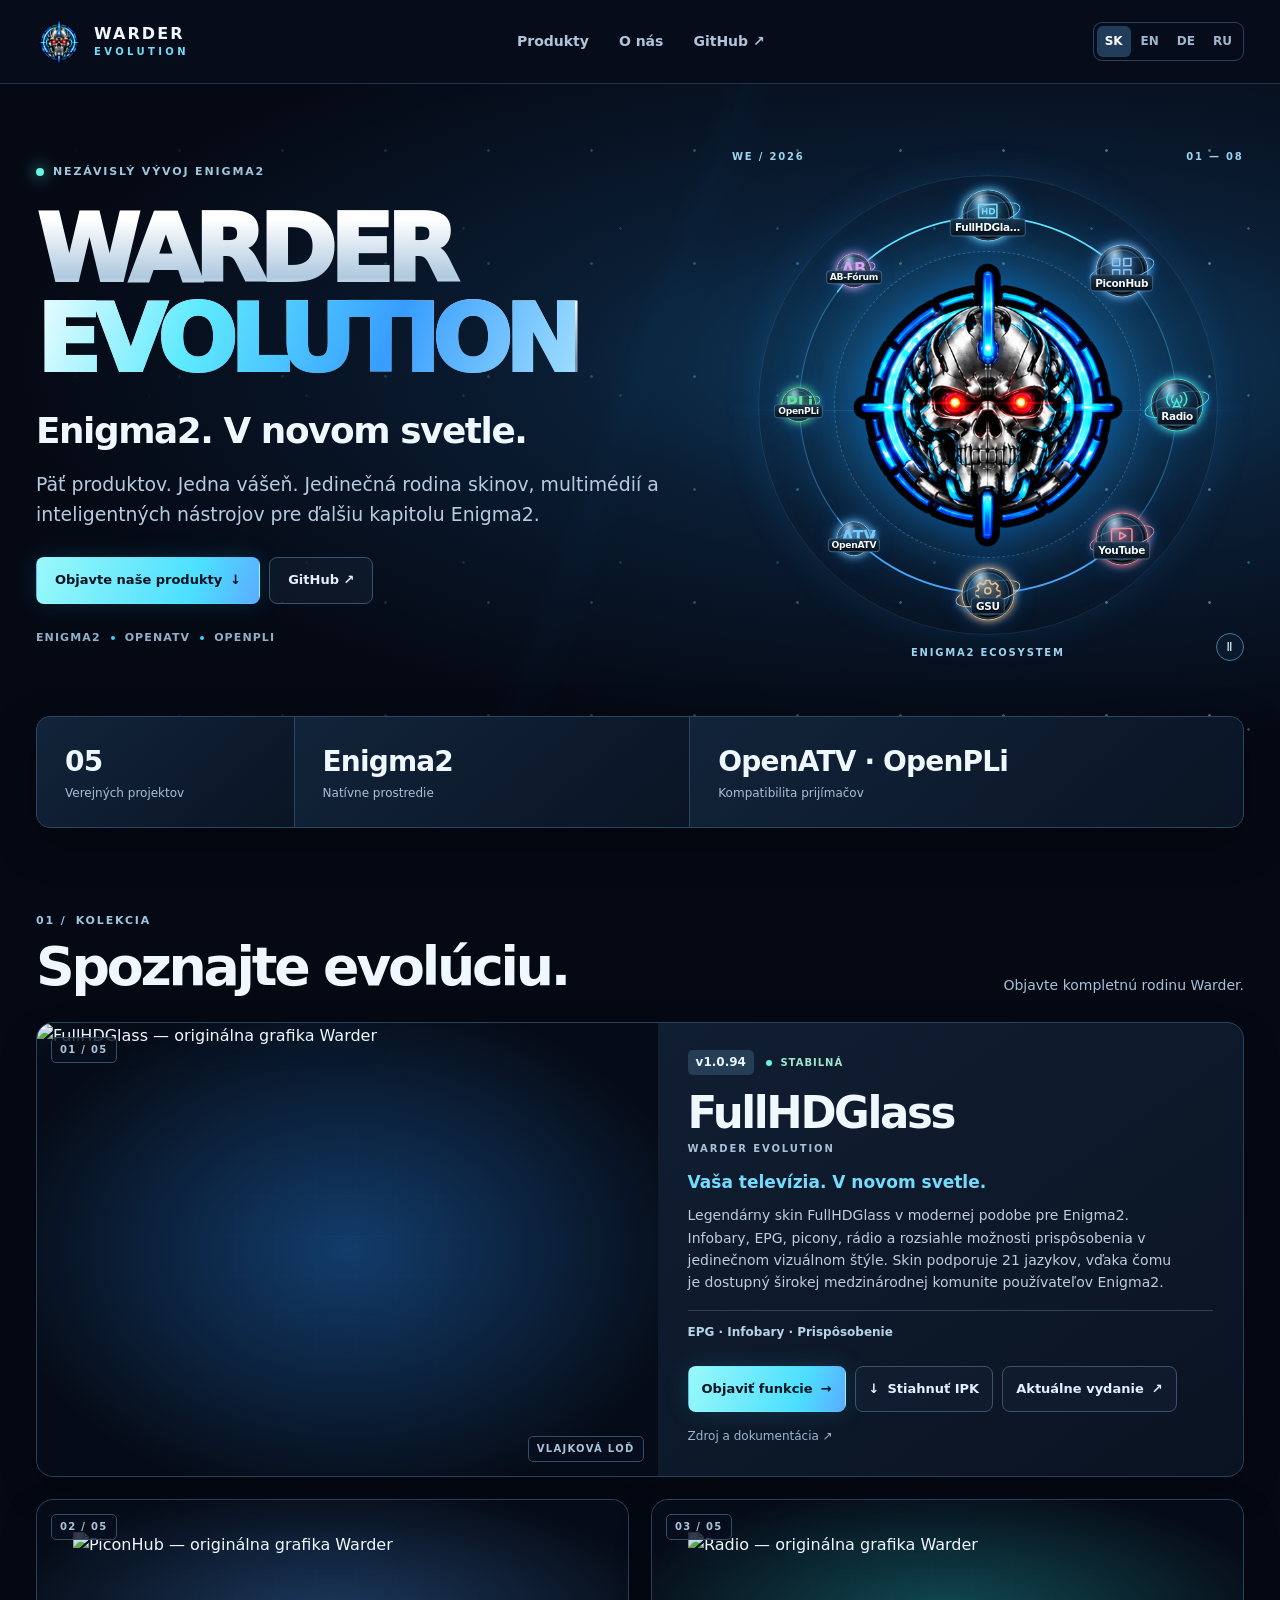
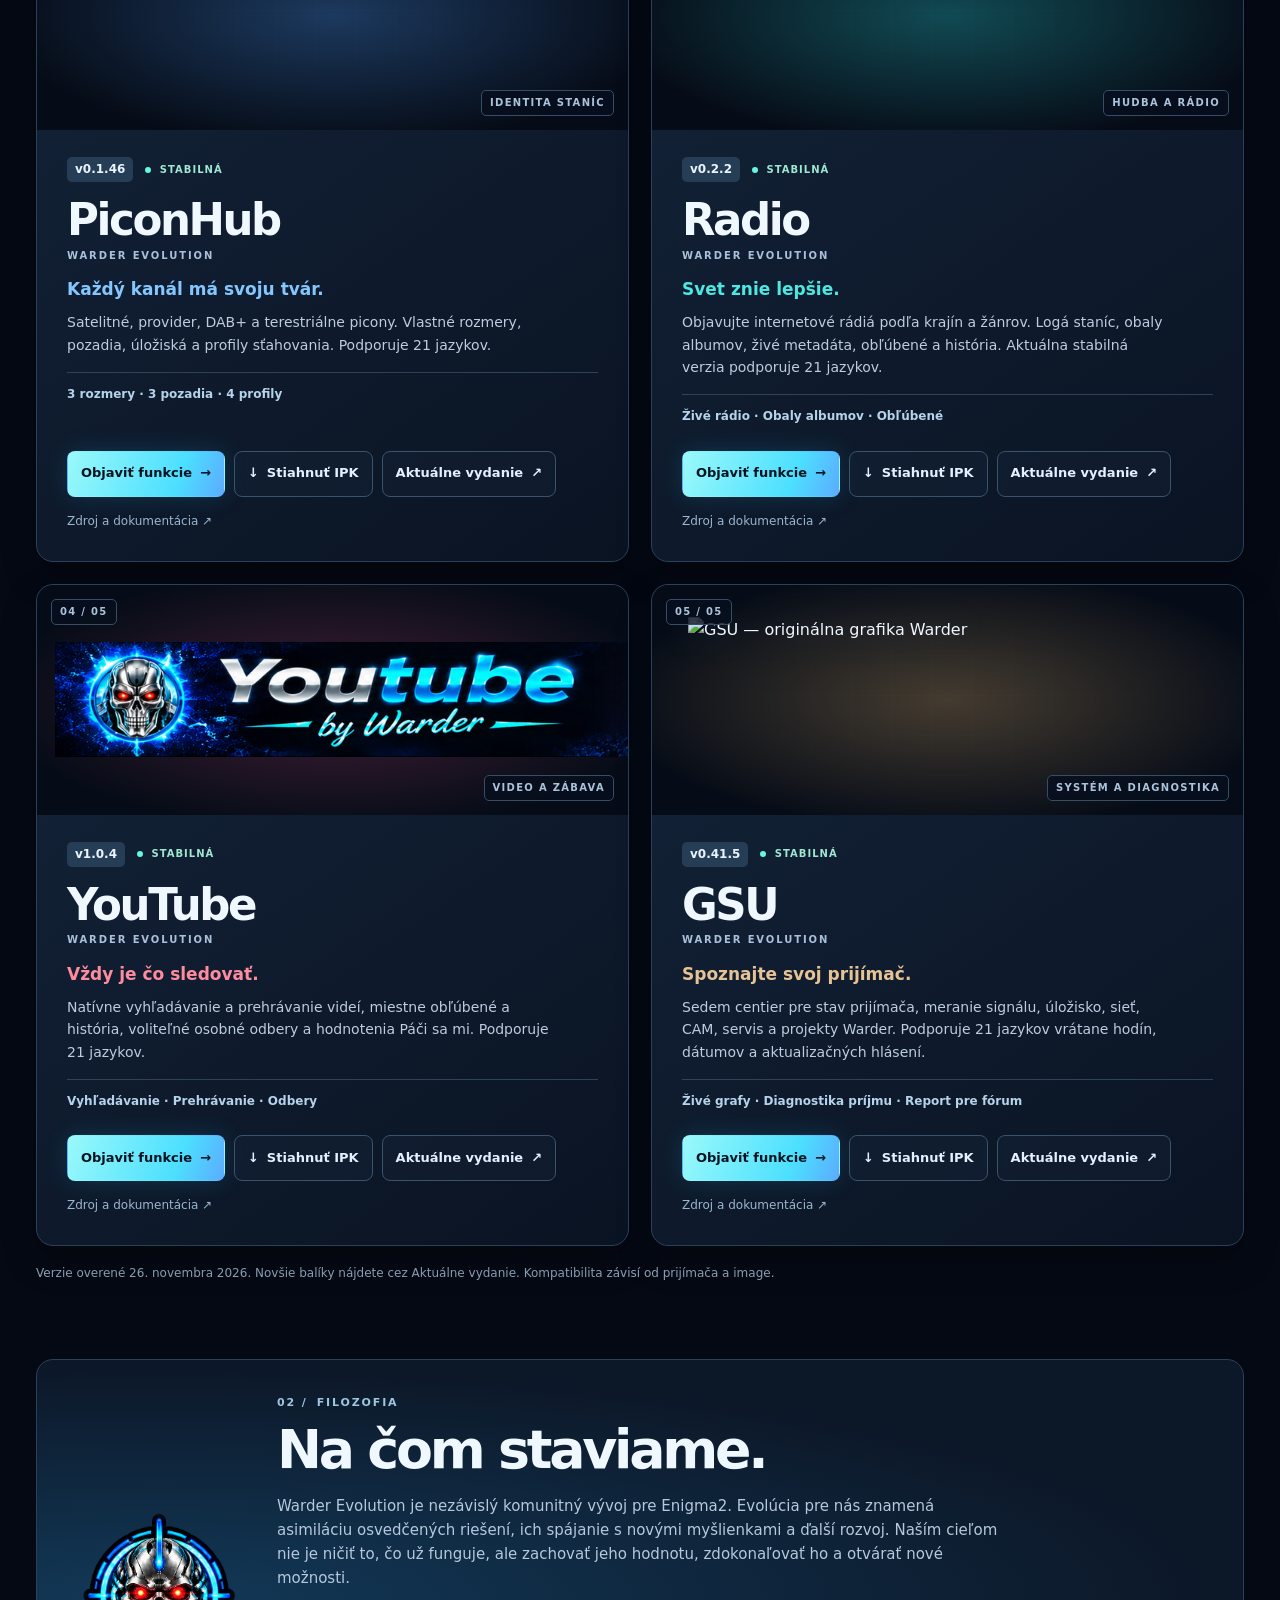
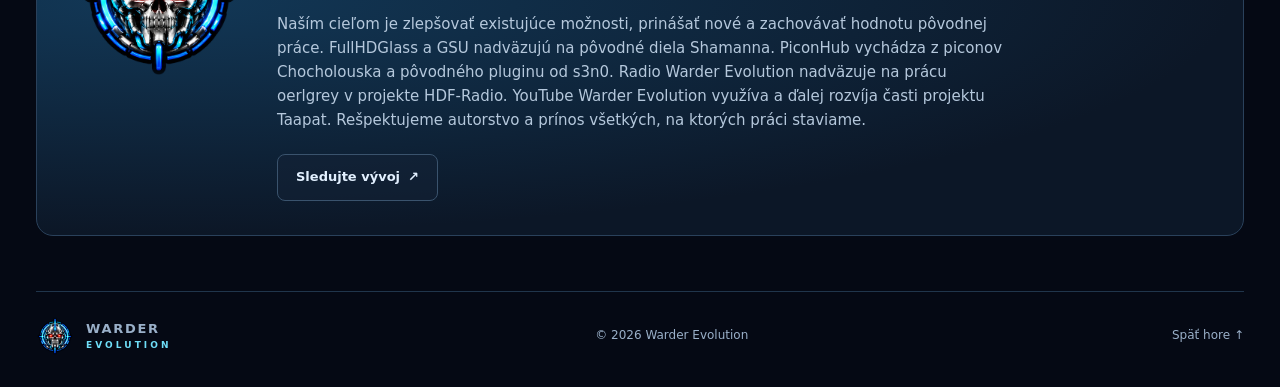
==== commit 888e8008: "Publish verified GSU 0.41.5 portal details and download links in four languages" ====
--- a/docs/index.html
+++ b/docs/index.html
@@ -3,6 +3,6 @@
 <body><a href="#main" class="skip"><span class="sk" lang="sk">Preskočiť na obsah</span><span class="en" lang="en" hidden>Skip to content</span><span class="de" lang="de" hidden>Zum Inhalt springen</span><span class="ru" lang="ru" hidden>Перейти к содержанию</span></a><header><nav class="shell nav" aria-label="Hlavná navigácia" data-aria-sk="Hlavná navigácia" data-aria-en="Main navigation" data-aria-de="Hauptnavigation" data-aria-ru="Главная навигация"><a class="brand" href="index.html"><img src="portal-art/skull.png?v=20261125-skull1" width="46" height="46" alt=""><span>WARDER<b>EVOLUTION</b></span></a><div class="nav-links"><a href="#products"><span class="sk" lang="sk">Produkty</span><span class="en" lang="en" hidden>Products</span><span class="de" lang="de" hidden>Produkte</span><span class="ru" lang="ru" hidden>Продукты</span></a><a href="#about"><span class="sk" lang="sk">O nás</span><span class="en" lang="en" hidden>About</span><span class="de" lang="de" hidden>Über uns</span><span class="ru" lang="ru" hidden>О нас</span></a><a href="https://github.com/Evolution-by-Warder">GitHub ↗</a></div><div class="languages" role="group" aria-label="Jazyk" data-aria-sk="Jazyk" data-aria-en="Language" data-aria-de="Sprache" data-aria-ru="Язык"><button data-lang="sk" lang="sk" aria-label="Slovenčina" aria-pressed="true">SK</button><button data-lang="en" lang="en" aria-label="English" aria-pressed="false">EN</button><button data-lang="de" lang="de" aria-label="Deutsch" aria-pressed="false">DE</button><button data-lang="ru" lang="ru" aria-label="Русский" aria-pressed="false">RU</button></div></nav></header>
 <main id="main"><section class="hero"><div class="shell hero-inner"><div class="hero-copy"><div class="eyebrow"><i></i><span class="sk" lang="sk">NEZÁVISLÝ VÝVOJ ENIGMA2</span><span class="en" lang="en" hidden>INDEPENDENT ENIGMA2 DEVELOPMENT</span><span class="de" lang="de" hidden>UNABHÄNGIGE ENIGMA2-ENTWICKLUNG</span><span class="ru" lang="ru" hidden>НЕЗАВИСИМАЯ РАЗРАБОТКА ENIGMA2</span></div><h1>WARDER<br><span>EVOLUTION</span></h1><h2><span class="sk" lang="sk">Enigma2. V novom svetle.</span><span class="en" lang="en" hidden>Enigma2. Reimagined.</span><span class="de" lang="de" hidden>Enigma2. Neu gedacht.</span><span class="ru" lang="ru" hidden>Enigma2. Новый взгляд.</span></h2><p><span class="sk" lang="sk">Päť produktov. Jedna vášeň. Jedinečná rodina skinov, multimédií a inteligentných nástrojov pre ďalšiu kapitolu Enigma2.</span><span class="en" lang="en" hidden>Five products. One passion. A distinctive family of skins, entertainment and intelligent receiver tools for the next chapter of Enigma2.</span><span class="de" lang="de" hidden>Fünf Produkte. Eine Leidenschaft. Eine einzigartige Familie aus Skins, Unterhaltung und intelligenten Receiver-Werkzeugen für das nächste Kapitel von Enigma2.</span><span class="ru" lang="ru" hidden>Пять продуктов. Одна страсть. Уникальное семейство скинов, мультимедийных решений и умных инструментов для новой главы Enigma2.</span></p><div class="actions"><a class="btn primary" href="#products"><span class="sk" lang="sk">Objavte naše produkty</span><span class="en" lang="en" hidden>Explore the ecosystem</span><span class="de" lang="de" hidden>Das Ökosystem entdecken</span><span class="ru" lang="ru" hidden>Откройте для себя экосистему</span> ↓</a><a class="btn ghost" href="https://github.com/Evolution-by-Warder">GitHub ↗</a></div><div class="hero-platforms">ENIGMA2 <span></span> OPENATV <span></span> OPENPLI</div></div><div class="hero-visual"><div class="orbit o1"></div><div class="orbit o2"></div><div class="orbit o3"></div><div class="energy"></div><img class="skull" src="portal-art/skull.png?v=20261125-skull1" alt="" width="425" height="445"><span class="coord c1">WE / 2026</span><span class="coord c2">01 — 08</span><span class="coord c3">ENIGMA2 ECOSYSTEM</span><div class="beam"></div><template id="community-planets" data-target-count="8"><a href="https://www.opena.tv/" data-symbol="ATV" data-color="#76caff">OpenATV</a><a href="https://www.openpli.org/" data-symbol="PLi" data-color="#64dfa2">OpenPLi</a><a href="https://www.ab-forum.info/" data-symbol="AB" data-color="#d5a3ef">AB-Fórum</a></template><div class="planet-track" hidden></div><button class="orbit-toggle" type="button" hidden aria-label="Pozastaviť obeh planét">Ⅱ</button></div></div></section>
 <div class="shell stats"><div><strong>05</strong><span><span class="sk" lang="sk">Verejných projektov</span><span class="en" lang="en" hidden>Public projects</span><span class="de" lang="de" hidden>Öffentliche Projekte</span><span class="ru" lang="ru" hidden>Открытые проекты</span></span></div><div><strong>Enigma2</strong><span><span class="sk" lang="sk">Natívne prostredie</span><span class="en" lang="en" hidden>Native experience</span><span class="de" lang="de" hidden>Native Benutzeroberfläche</span><span class="ru" lang="ru" hidden>Нативный интерфейс</span></span></div><div><strong>OpenATV · OpenPLi</strong><span><span class="sk" lang="sk">Kompatibilita prijímačov</span><span class="en" lang="en" hidden>Receiver compatibility</span><span class="de" lang="de" hidden>Receiver-Kompatibilität</span><span class="ru" lang="ru" hidden>Совместимость ресиверов</span></span></div></div>
-<section class="shell catalog" id="products"><div class="section-heading"><div><div class="eyebrow">01 / <span class="sk" lang="sk">KOLEKCIA</span><span class="en" lang="en" hidden>THE COLLECTION</span><span class="de" lang="de" hidden>DIE KOLLEKTION</span><span class="ru" lang="ru" hidden>КОЛЛЕКЦИЯ</span></div><h2><span class="sk" lang="sk">Spoznajte evolúciu.</span><span class="en" lang="en" hidden>Meet the evolution.</span><span class="de" lang="de" hidden>Entdecken Sie die Evolution.</span><span class="ru" lang="ru" hidden>Познакомьтесь с эволюцией.</span></h2></div><p><span class="sk" lang="sk">Objavte kompletnú rodinu Warder.</span><span class="en" lang="en" hidden>Discover the complete Warder family.</span><span class="de" lang="de" hidden>Entdecken Sie die gesamte Warder-Familie.</span><span class="ru" lang="ru" hidden>Откройте для себя всё семейство Warder.</span></p></div><div class="products"><article class="product glass" id="glass" data-planet-icon="display"><div class="art"><span class="number">01 / 05</span><img src="https://raw.githubusercontent.com/Evolution-by-Warder/FullHDGlass-Warder-Evolution/08b5e6fe2870d8d6908b780c7a31ac18046da009/source/package-root/usr/share/enigma2/hd_glass17/prev.png" alt="FullHDGlass — originálna grafika Warder" data-alt-sk="FullHDGlass — originálna grafika Warder" data-alt-en="FullHDGlass — original Warder product artwork" data-alt-de="FullHDGlass — Originalgrafik von Warder" data-alt-ru="FullHDGlass — оригинальная графика Warder" ><span class="art-type"><span class="sk" lang="sk">VLAJKOVÁ LOĎ</span><span class="en" lang="en" hidden>THE FLAGSHIP</span><span class="de" lang="de" hidden>DAS FLAGGSCHIFF</span><span class="ru" lang="ru" hidden>ФЛАГМАН</span></span></div><div class="product-copy"><div class="meta"><span class="ver">v1.0.94</span><span class="status"><i></i> <span class="sk" lang="sk">STABILNÁ</span><span class="en" lang="en" hidden>STABLE</span><span class="de" lang="de" hidden>STABIL</span><span class="ru" lang="ru" hidden>СТАБИЛЬНАЯ</span></span></div><h3><a class="product-card-link" href="fullhdglass.html">FullHDGlass<small>WARDER EVOLUTION</small></a></h3><h4><span class="sk" lang="sk">Vaša televízia. V novom svetle.</span><span class="en" lang="en" hidden>Your television. Reimagined.</span><span class="de" lang="de" hidden>Ihr Fernsehen. Neu gedacht.</span><span class="ru" lang="ru" hidden>Ваше телевидение. Новый взгляд.</span></h4><p><span class="sk" lang="sk">Legendárny skin FullHDGlass v modernej podobe pre Enigma2. Infobary, EPG, picony, rádio a rozsiahle možnosti prispôsobenia v jedinečnom vizuálnom štýle. Skin podporuje 21 jazykov, vďaka čomu je dostupný širokej medzinárodnej komunite používateľov Enigma2.</span><span class="en" lang="en" hidden>The legendary FullHDGlass skin, evolved for modern Enigma2. Infobars, EPG, picons, radio and extensive personalisation in one distinctive visual experience. The skin supports 21 languages, making it accessible to the international Enigma2 community.</span><span class="de" lang="de" hidden>Der legendäre FullHDGlass-Skin, weiterentwickelt für modernes Enigma2. Infoleisten, EPG, Picons, Radio und umfangreiche Personalisierung in einem unverwechselbaren Design. Der Skin unterstützt 21 Sprachen und ist damit für die internationale Enigma2-Community zugänglich.</span><span class="ru" lang="ru" hidden>Легендарный скин FullHDGlass, обновлённый для современной Enigma2. Инфобары, EPG, пиконы, радио и широкие возможности персонализации в едином узнаваемом стиле. Скин поддерживает 21 язык и доступен международному сообществу Enigma2.</span></p><div class="features"><span class="sk" lang="sk">EPG · Infobary · Prispôsobenie</span><span class="en" lang="en" hidden>EPG · Infobars · Personalisation</span><span class="de" lang="de" hidden>EPG · Infoleisten · Personalisierung</span><span class="ru" lang="ru" hidden>EPG · Инфобары · Персонализация</span></div><div class="actions"><a class="btn primary" href="fullhdglass.html"><span class="sk" lang="sk">Objaviť funkcie</span><span class="en" lang="en" hidden>Discover features</span><span class="de" lang="de" hidden>Funktionen entdecken</span><span class="ru" lang="ru" hidden>Изучить возможности</span> →</a><a class="btn ghost" href="https://github.com/Evolution-by-Warder/FullHDGlass-Warder-Evolution/releases/download/v1.0.94/enigma2-plugin-skins-fullhdglass_1.0.94_all.ipk">↓ <span class="sk" lang="sk">Stiahnuť IPK</span><span class="en" lang="en" hidden>Download IPK</span><span class="de" lang="de" hidden>IPK herunterladen</span><span class="ru" lang="ru" hidden>Скачать IPK</span></a><a class="btn ghost" href="https://github.com/Evolution-by-Warder/FullHDGlass-Warder-Evolution/releases/latest"><span class="sk" lang="sk">Aktuálne vydanie</span><span class="en" lang="en" hidden>Latest release</span><span class="de" lang="de" hidden>Neueste Version</span><span class="ru" lang="ru" hidden>Последняя версия</span> ↗</a></div><div class="details"><a href="https://github.com/Evolution-by-Warder/FullHDGlass-Warder-Evolution"><span class="sk" lang="sk">Zdroj a dokumentácia</span><span class="en" lang="en" hidden>Source &amp; documentation</span><span class="de" lang="de" hidden>Quellcode und Dokumentation</span><span class="ru" lang="ru" hidden>Исходный код и документация</span> ↗</a></div></div></article><article class="product picon" id="picon" data-planet-icon="grid"><div class="art"><span class="number">02 / 05</span><img src="https://raw.githubusercontent.com/Evolution-by-Warder/PiconHub-Warder-Evolution/36c2ee583a073f28aa134f26f960556ee0585b25/plugin/artwork/templates/warder-brand/piconhub-master.png" alt="PiconHub — originálna grafika Warder" data-alt-sk="PiconHub — originálna grafika Warder" data-alt-en="PiconHub — original Warder product artwork" data-alt-de="PiconHub — Originalgrafik von Warder" data-alt-ru="PiconHub — оригинальная графика Warder" loading="lazy"><span class="art-type"><span class="sk" lang="sk">IDENTITA STANÍC</span><span class="en" lang="en" hidden>CHANNEL IDENTITY</span><span class="de" lang="de" hidden>SENDERIDENTITÄT</span><span class="ru" lang="ru" hidden>СТИЛЬ КАНАЛОВ</span></span></div><div class="product-copy"><div class="meta"><span class="ver">v0.1.46</span><span class="status"><i></i> <span class="sk" lang="sk">STABILNÁ</span><span class="en" lang="en" hidden>STABLE</span><span class="de" lang="de" hidden>STABIL</span><span class="ru" lang="ru" hidden>СТАБИЛЬНАЯ</span></span></div><h3><a class="product-card-link" href="piconhub.html">PiconHub<small>WARDER EVOLUTION</small></a></h3><h4><span class="sk" lang="sk">Každý kanál má svoju tvár.</span><span class="en" lang="en" hidden>Every channel has a face.</span><span class="de" lang="de" hidden>Jeder Sender hat ein Gesicht.</span><span class="ru" lang="ru" hidden>У каждого канала своё лицо.</span></h4><p><span class="sk" lang="sk">Satelitné, provider, DAB+ a terestriálne picony. Vlastné rozmery, pozadia, úložiská a profily sťahovania. Podporuje 21 jazykov.</span><span class="en" lang="en" hidden>Satellite, provider, DAB+ and terrestrial picons. Choose your dimensions, backgrounds, storage and download profiles. Supports 21 languages.</span><span class="de" lang="de" hidden>Satelliten-, Anbieter-, DAB+- und terrestrische Picons. Wählen Sie Größen, Hintergründe, Speicherort und Downloadprofile. Unterstützt 21 Sprachen.</span><span class="ru" lang="ru" hidden>Спутниковые, провайдерские, DAB+ и эфирные пиконы. Выбирайте размеры, фоны, место хранения и профили загрузки. Поддерживает 21 язык.</span></p><div class="features"><span class="sk" lang="sk">3 rozmery · 3 pozadia · 4 profily</span><span class="en" lang="en" hidden>3 sizes · 3 backgrounds · 4 profiles</span><span class="de" lang="de" hidden>3 Größen · 3 Hintergründe · 4 Profile</span><span class="ru" lang="ru" hidden>3 размера · 3 фона · 4 профиля</span></div><div class="actions"><a class="btn primary" href="piconhub.html"><span class="sk" lang="sk">Objaviť funkcie</span><span class="en" lang="en" hidden>Discover features</span><span class="de" lang="de" hidden>Funktionen entdecken</span><span class="ru" lang="ru" hidden>Изучить возможности</span> →</a><a class="btn ghost" href="https://github.com/Evolution-by-Warder/PiconHub-Warder-Evolution/releases/download/v0.1.46/enigma2-plugin-extensions-piconhub_0.1.46_all.ipk">↓ <span class="sk" lang="sk">Stiahnuť IPK</span><span class="en" lang="en" hidden>Download IPK</span><span class="de" lang="de" hidden>IPK herunterladen</span><span class="ru" lang="ru" hidden>Скачать IPK</span></a><a class="btn ghost" href="https://github.com/Evolution-by-Warder/PiconHub-Warder-Evolution/releases/latest"><span class="sk" lang="sk">Aktuálne vydanie</span><span class="en" lang="en" hidden>Latest release</span><span class="de" lang="de" hidden>Neueste Version</span><span class="ru" lang="ru" hidden>Последняя версия</span> ↗</a></div><div class="details"><a href="https://github.com/Evolution-by-Warder/PiconHub-Warder-Evolution"><span class="sk" lang="sk">Zdroj a dokumentácia</span><span class="en" lang="en" hidden>Source &amp; documentation</span><span class="de" lang="de" hidden>Quellcode und Dokumentation</span><span class="ru" lang="ru" hidden>Исходный код и документация</span> ↗</a></div></div></article><article class="product radio" id="radio" data-planet-icon="radio"><div class="art"><span class="number">03 / 05</span><img src="https://raw.githubusercontent.com/Evolution-by-Warder/Radio-Warder-Evolution/0c540f72bbe47e8ba2020b6e7ecff64c8a9edb44/src/WarderRadio/artwork/warder-radio-logo.png" alt="Radio — originálna grafika Warder" data-alt-sk="Radio — originálna grafika Warder" data-alt-en="Radio — original Warder product artwork" data-alt-de="Radio — Originalgrafik von Warder" data-alt-ru="Radio — оригинальная графика Warder" loading="lazy"><span class="art-type"><span class="sk" lang="sk">HUDBA A RÁDIO</span><span class="en" lang="en" hidden>MUSIC &amp; RADIO</span><span class="de" lang="de" hidden>MUSIK UND RADIO</span><span class="ru" lang="ru" hidden>МУЗЫКА И РАДИО</span></span></div><div class="product-copy"><div class="meta"><span class="ver">v0.2.2</span><span class="status"><i></i> <span class="sk" lang="sk">STABILNÁ</span><span class="en" lang="en" hidden>STABLE</span><span class="de" lang="de" hidden>STABIL</span><span class="ru" lang="ru" hidden>СТАБИЛЬНАЯ</span></span></div><h3><a class="product-card-link" href="radio.html">Radio<small>WARDER EVOLUTION</small></a></h3><h4><span class="sk" lang="sk">Svet znie lepšie.</span><span class="en" lang="en" hidden>The world sounds better.</span><span class="de" lang="de" hidden>Die Welt klingt besser.</span><span class="ru" lang="ru" hidden>Мир звучит лучше.</span></h4><p><span class="sk" lang="sk">Objavujte internetové rádiá podľa krajín a žánrov. Logá staníc, obaly albumov, živé metadáta, obľúbené a história. Aktuálna stabilná verzia podporuje 21 jazykov.</span><span class="en" lang="en" hidden>Discover internet radio by country and genre, with station logos, album artwork, live metadata, favourites and history. The current stable version supports 21 languages.</span><span class="de" lang="de" hidden>Entdecken Sie Internetradio nach Land und Genre, mit Senderlogos, Albumcovern, Live-Metadaten, Favoriten und Verlauf. Die aktuelle stabile Version unterstützt 21 Sprachen.</span><span class="ru" lang="ru" hidden>Открывайте интернет-радио по странам и жанрам, с логотипами станций, обложками альбомов, метаданными, избранным и историей. Текущая стабильная версия поддерживает 21 язык.</span></p><div class="features"><span class="sk" lang="sk">Živé rádio · Obaly albumov · Obľúbené</span><span class="en" lang="en" hidden>Live radio · Album artwork · Favourites</span><span class="de" lang="de" hidden>Live-Radio · Albumcover · Favoriten</span><span class="ru" lang="ru" hidden>Радио · Обложки альбомов · Избранное</span></div><div class="actions"><a class="btn primary" href="radio.html"><span class="sk" lang="sk">Objaviť funkcie</span><span class="en" lang="en" hidden>Discover features</span><span class="de" lang="de" hidden>Funktionen entdecken</span><span class="ru" lang="ru" hidden>Изучить возможности</span> →</a><a class="btn ghost" href="https://github.com/Evolution-by-Warder/Radio-Warder-Evolution/releases/download/warder-radio-v0.2.2/enigma2-plugin-extensions-radio-warder-evolution_0.2.2_all.ipk">↓ <span class="sk" lang="sk">Stiahnuť IPK</span><span class="en" lang="en" hidden>Download IPK</span><span class="de" lang="de" hidden>IPK herunterladen</span><span class="ru" lang="ru" hidden>Скачать IPK</span></a><a class="btn ghost" href="https://github.com/Evolution-by-Warder/Radio-Warder-Evolution/releases/latest"><span class="sk" lang="sk">Aktuálne vydanie</span><span class="en" lang="en" hidden>Latest release</span><span class="de" lang="de" hidden>Neueste Version</span><span class="ru" lang="ru" hidden>Последняя версия</span> ↗</a></div><div class="details"><a href="https://github.com/Evolution-by-Warder/Radio-Warder-Evolution"><span class="sk" lang="sk">Zdroj a dokumentácia</span><span class="en" lang="en" hidden>Source &amp; documentation</span><span class="de" lang="de" hidden>Quellcode und Dokumentation</span><span class="ru" lang="ru" hidden>Исходный код и документация</span> ↗</a></div></div></article><article class="product youtube" id="youtube" data-planet-icon="play"><div class="art"><span class="number">04 / 05</span><img src="portal-art/youtube-header.png" alt="YouTube — originálna grafika Warder" data-alt-sk="YouTube — originálna grafika Warder" data-alt-en="YouTube — original Warder product artwork" data-alt-de="YouTube — Originalgrafik von Warder" data-alt-ru="YouTube — оригинальная графика Warder" loading="lazy"><span class="art-type"><span class="sk" lang="sk">VIDEO A ZÁBAVA</span><span class="en" lang="en" hidden>VIDEO &amp; ENTERTAINMENT</span><span class="de" lang="de" hidden>VIDEO UND UNTERHALTUNG</span><span class="ru" lang="ru" hidden>ВИДЕО И РАЗВЛЕЧЕНИЯ</span></span></div><div class="product-copy"><div class="meta"><span class="ver">v1.0.4</span><span class="status"><i></i> <span class="sk" lang="sk">STABILNÁ</span><span class="en" lang="en" hidden>STABLE</span><span class="de" lang="de" hidden>STABIL</span><span class="ru" lang="ru" hidden>СТАБИЛЬНАЯ</span></span></div><h3><a class="product-card-link" href="youtube-warder.html">YouTube<small>WARDER EVOLUTION</small></a></h3><h4><span class="sk" lang="sk">Vždy je čo sledovať.</span><span class="en" lang="en" hidden>More to watch.</span><span class="de" lang="de" hidden>Mehr zu sehen.</span><span class="ru" lang="ru" hidden>Больше интересных видео.</span></h4><p><span class="sk" lang="sk">Natívne vyhľadávanie a prehrávanie videí, miestne obľúbené a história, voliteľné osobné odbery a hodnotenia Páči sa mi. Podporuje 21 jazykov.</span><span class="en" lang="en" hidden>Native video search and playback, local favourites and history, optional personal subscriptions and Likes. Supports 21 languages.</span><span class="de" lang="de" hidden>Native Videosuche und Wiedergabe, lokale Favoriten und Verlauf sowie optionale persönliche Abos und Likes. Unterstützt 21 Sprachen.</span><span class="ru" lang="ru" hidden>Нативный поиск и воспроизведение видео, локальное избранное и история, опциональные личные подписки и отметки «Нравится». Поддерживает 21 язык.</span></p><div class="features"><span class="sk" lang="sk">Vyhľadávanie · Prehrávanie · Odbery</span><span class="en" lang="en" hidden>Video search · Native playback · Subscriptions</span><span class="de" lang="de" hidden>Videosuche · Native Wiedergabe · Abos</span><span class="ru" lang="ru" hidden>Поиск видео · Нативное воспроизведение · Подписки</span></div><div class="actions"><a class="btn primary" href="youtube-warder.html"><span class="sk" lang="sk">Objaviť funkcie</span><span class="en" lang="en" hidden>Discover features</span><span class="de" lang="de" hidden>Funktionen entdecken</span><span class="ru" lang="ru" hidden>Изучить возможности</span> →</a><a class="btn ghost" href="https://github.com/Evolution-by-Warder/YouTube-Warder-Evolution/releases/download/youtube-warder-v1.0.4/enigma2-plugin-extensions-youtube-warder-evolution_1.0.4_all.ipk">↓ <span class="sk" lang="sk">Stiahnuť IPK</span><span class="en" lang="en" hidden>Download IPK</span><span class="de" lang="de" hidden>IPK herunterladen</span><span class="ru" lang="ru" hidden>Скачать IPK</span></a><a class="btn ghost" href="https://github.com/Evolution-by-Warder/YouTube-Warder-Evolution/releases/latest"><span class="sk" lang="sk">Aktuálne vydanie</span><span class="en" lang="en" hidden>Latest release</span><span class="de" lang="de" hidden>Neueste Version</span><span class="ru" lang="ru" hidden>Последняя версия</span> ↗</a></div><div class="details"><a href="https://github.com/Evolution-by-Warder/YouTube-Warder-Evolution"><span class="sk" lang="sk">Zdroj a dokumentácia</span><span class="en" lang="en" hidden>Source &amp; documentation</span><span class="de" lang="de" hidden>Quellcode und Dokumentation</span><span class="ru" lang="ru" hidden>Исходный код и документация</span> ↗</a></div></div></article><article class="product gsu" id="gsu" data-planet-icon="gear"><div class="art"><span class="number">05 / 05</span><img src="https://raw.githubusercontent.com/Evolution-by-Warder/GSU-Warder-Evolution/b173e1cdf7eb30d11821129ba3a0d14971813d76/plugin/artwork/warder-plugin-master.png" alt="GSU — originálna grafika Warder" data-alt-sk="GSU — originálna grafika Warder" data-alt-en="GSU — original Warder product artwork" data-alt-de="GSU — Originalgrafik von Warder" data-alt-ru="GSU — оригинальная графика Warder" loading="lazy"><span class="art-type"><span class="sk" lang="sk">SYSTÉM A DIAGNOSTIKA</span><span class="en" lang="en" hidden>SYSTEM &amp; DIAGNOSTICS</span><span class="de" lang="de" hidden>SYSTEM UND DIAGNOSE</span><span class="ru" lang="ru" hidden>СИСТЕМА И ДИАГНОСТИКА</span></span></div><div class="product-copy"><div class="meta"><span class="ver">v13.41-r6</span><span class="status"><i></i> <span class="sk" lang="sk">STABILNÁ</span><span class="en" lang="en" hidden>STABLE</span><span class="de" lang="de" hidden>STABIL</span><span class="ru" lang="ru" hidden>СТАБИЛЬНАЯ</span></span></div><h3><a class="product-card-link" href="gsu.html">GSU<small>WARDER EVOLUTION</small></a></h3><h4><span class="sk" lang="sk">Spoznajte svoj prijímač.</span><span class="en" lang="en" hidden>Know your receiver.</span><span class="de" lang="de" hidden>Lernen Sie Ihren Receiver kennen.</span><span class="ru" lang="ru" hidden>Узнайте свой ресивер.</span></h4><p><span class="sk" lang="sk">Informácie o systéme a staniciach, diagnostika signálu a dátového toku, správa CAM, swap a praktické nástroje prijímača. Podporuje 21 jazykov vrátane hodín, dátumov a aktualizačných hlásení.</span><span class="en" lang="en" hidden>System and channel information, signal and bitrate diagnostics, CAM management, swap and practical receiver utilities. Supports 21 languages, including clocks, dates and update messages.</span><span class="de" lang="de" hidden>System- und Senderinformationen, Signal- und Bitratendiagnose, CAM-Verwaltung, Swap und praktische Receiver-Werkzeuge. Unterstützt 21 Sprachen einschließlich Uhrzeit, Datum und Update-Meldungen.</span><span class="ru" lang="ru" hidden>Информация о системе и каналах, диагностика сигнала и битрейта, управление CAM, swap и полезные инструменты ресивера. Поддерживает 21 язык, включая часы, даты и сообщения об обновлении.</span></p><div class="features"><span class="sk" lang="sk">Systémové údaje · Dátový tok · Nástroje</span><span class="en" lang="en" hidden>System info · Bitrate · Receiver tools</span><span class="de" lang="de" hidden>Systeminfo · Bitrate · Receiver-Werkzeuge</span><span class="ru" lang="ru" hidden>Системные данные · Битрейт · Инструменты</span></div><div class="actions"><a class="btn primary" href="gsu.html"><span class="sk" lang="sk">Objaviť funkcie</span><span class="en" lang="en" hidden>Discover features</span><span class="de" lang="de" hidden>Funktionen entdecken</span><span class="ru" lang="ru" hidden>Изучить возможности</span> →</a><a class="btn ghost" href="https://github.com/Evolution-by-Warder/GSU-Warder-Evolution/releases/download/v13.41-r6/enigma2-plugin-extensions-gsu_13.41-r6_all.ipk">↓ <span class="sk" lang="sk">Stiahnuť IPK</span><span class="en" lang="en" hidden>Download IPK</span><span class="de" lang="de" hidden>IPK herunterladen</span><span class="ru" lang="ru" hidden>Скачать IPK</span></a><a class="btn ghost" href="https://github.com/Evolution-by-Warder/GSU-Warder-Evolution/releases/latest"><span class="sk" lang="sk">Aktuálne vydanie</span><span class="en" lang="en" hidden>Latest release</span><span class="de" lang="de" hidden>Neueste Version</span><span class="ru" lang="ru" hidden>Последняя версия</span> ↗</a></div><div class="details"><a href="https://github.com/Evolution-by-Warder/GSU-Warder-Evolution"><span class="sk" lang="sk">Zdroj a dokumentácia</span><span class="en" lang="en" hidden>Source &amp; documentation</span><span class="de" lang="de" hidden>Quellcode und Dokumentation</span><span class="ru" lang="ru" hidden>Исходный код и документация</span> ↗</a></div></div></article></div><p class="snapshot"><span class="sk" lang="sk">Verzie overené 26. novembra 2026. Novšie balíky nájdete cez Aktuálne vydanie. Kompatibilita závisí od prijímača a image.</span><span class="en" lang="en" hidden>Versions verified 26 November 2026. Use Latest release to find newer builds. Compatibility depends on your receiver and image.</span><span class="de" lang="de" hidden>Versionen geprüft am 26. November 2026. Neuere Builds finden Sie unter Neueste Version. Die Kompatibilität hängt von Receiver und Image ab.</span><span class="ru" lang="ru" hidden>Версии проверены 26 ноября 2026 г. Новые сборки доступны по ссылке «Последняя версия». Совместимость зависит от ресивера и образа.</span></p></section>
+<section class="shell catalog" id="products"><div class="section-heading"><div><div class="eyebrow">01 / <span class="sk" lang="sk">KOLEKCIA</span><span class="en" lang="en" hidden>THE COLLECTION</span><span class="de" lang="de" hidden>DIE KOLLEKTION</span><span class="ru" lang="ru" hidden>КОЛЛЕКЦИЯ</span></div><h2><span class="sk" lang="sk">Spoznajte evolúciu.</span><span class="en" lang="en" hidden>Meet the evolution.</span><span class="de" lang="de" hidden>Entdecken Sie die Evolution.</span><span class="ru" lang="ru" hidden>Познакомьтесь с эволюцией.</span></h2></div><p><span class="sk" lang="sk">Objavte kompletnú rodinu Warder.</span><span class="en" lang="en" hidden>Discover the complete Warder family.</span><span class="de" lang="de" hidden>Entdecken Sie die gesamte Warder-Familie.</span><span class="ru" lang="ru" hidden>Откройте для себя всё семейство Warder.</span></p></div><div class="products"><article class="product glass" id="glass" data-planet-icon="display"><div class="art"><span class="number">01 / 05</span><img src="https://raw.githubusercontent.com/Evolution-by-Warder/FullHDGlass-Warder-Evolution/08b5e6fe2870d8d6908b780c7a31ac18046da009/source/package-root/usr/share/enigma2/hd_glass17/prev.png" alt="FullHDGlass — originálna grafika Warder" data-alt-sk="FullHDGlass — originálna grafika Warder" data-alt-en="FullHDGlass — original Warder product artwork" data-alt-de="FullHDGlass — Originalgrafik von Warder" data-alt-ru="FullHDGlass — оригинальная графика Warder" ><span class="art-type"><span class="sk" lang="sk">VLAJKOVÁ LOĎ</span><span class="en" lang="en" hidden>THE FLAGSHIP</span><span class="de" lang="de" hidden>DAS FLAGGSCHIFF</span><span class="ru" lang="ru" hidden>ФЛАГМАН</span></span></div><div class="product-copy"><div class="meta"><span class="ver">v1.0.94</span><span class="status"><i></i> <span class="sk" lang="sk">STABILNÁ</span><span class="en" lang="en" hidden>STABLE</span><span class="de" lang="de" hidden>STABIL</span><span class="ru" lang="ru" hidden>СТАБИЛЬНАЯ</span></span></div><h3><a class="product-card-link" href="fullhdglass.html">FullHDGlass<small>WARDER EVOLUTION</small></a></h3><h4><span class="sk" lang="sk">Vaša televízia. V novom svetle.</span><span class="en" lang="en" hidden>Your television. Reimagined.</span><span class="de" lang="de" hidden>Ihr Fernsehen. Neu gedacht.</span><span class="ru" lang="ru" hidden>Ваше телевидение. Новый взгляд.</span></h4><p><span class="sk" lang="sk">Legendárny skin FullHDGlass v modernej podobe pre Enigma2. Infobary, EPG, picony, rádio a rozsiahle možnosti prispôsobenia v jedinečnom vizuálnom štýle. Skin podporuje 21 jazykov, vďaka čomu je dostupný širokej medzinárodnej komunite používateľov Enigma2.</span><span class="en" lang="en" hidden>The legendary FullHDGlass skin, evolved for modern Enigma2. Infobars, EPG, picons, radio and extensive personalisation in one distinctive visual experience. The skin supports 21 languages, making it accessible to the international Enigma2 community.</span><span class="de" lang="de" hidden>Der legendäre FullHDGlass-Skin, weiterentwickelt für modernes Enigma2. Infoleisten, EPG, Picons, Radio und umfangreiche Personalisierung in einem unverwechselbaren Design. Der Skin unterstützt 21 Sprachen und ist damit für die internationale Enigma2-Community zugänglich.</span><span class="ru" lang="ru" hidden>Легендарный скин FullHDGlass, обновлённый для современной Enigma2. Инфобары, EPG, пиконы, радио и широкие возможности персонализации в едином узнаваемом стиле. Скин поддерживает 21 язык и доступен международному сообществу Enigma2.</span></p><div class="features"><span class="sk" lang="sk">EPG · Infobary · Prispôsobenie</span><span class="en" lang="en" hidden>EPG · Infobars · Personalisation</span><span class="de" lang="de" hidden>EPG · Infoleisten · Personalisierung</span><span class="ru" lang="ru" hidden>EPG · Инфобары · Персонализация</span></div><div class="actions"><a class="btn primary" href="fullhdglass.html"><span class="sk" lang="sk">Objaviť funkcie</span><span class="en" lang="en" hidden>Discover features</span><span class="de" lang="de" hidden>Funktionen entdecken</span><span class="ru" lang="ru" hidden>Изучить возможности</span> →</a><a class="btn ghost" href="https://github.com/Evolution-by-Warder/FullHDGlass-Warder-Evolution/releases/download/v1.0.94/enigma2-plugin-skins-fullhdglass_1.0.94_all.ipk">↓ <span class="sk" lang="sk">Stiahnuť IPK</span><span class="en" lang="en" hidden>Download IPK</span><span class="de" lang="de" hidden>IPK herunterladen</span><span class="ru" lang="ru" hidden>Скачать IPK</span></a><a class="btn ghost" href="https://github.com/Evolution-by-Warder/FullHDGlass-Warder-Evolution/releases/latest"><span class="sk" lang="sk">Aktuálne vydanie</span><span class="en" lang="en" hidden>Latest release</span><span class="de" lang="de" hidden>Neueste Version</span><span class="ru" lang="ru" hidden>Последняя версия</span> ↗</a></div><div class="details"><a href="https://github.com/Evolution-by-Warder/FullHDGlass-Warder-Evolution"><span class="sk" lang="sk">Zdroj a dokumentácia</span><span class="en" lang="en" hidden>Source &amp; documentation</span><span class="de" lang="de" hidden>Quellcode und Dokumentation</span><span class="ru" lang="ru" hidden>Исходный код и документация</span> ↗</a></div></div></article><article class="product picon" id="picon" data-planet-icon="grid"><div class="art"><span class="number">02 / 05</span><img src="https://raw.githubusercontent.com/Evolution-by-Warder/PiconHub-Warder-Evolution/36c2ee583a073f28aa134f26f960556ee0585b25/plugin/artwork/templates/warder-brand/piconhub-master.png" alt="PiconHub — originálna grafika Warder" data-alt-sk="PiconHub — originálna grafika Warder" data-alt-en="PiconHub — original Warder product artwork" data-alt-de="PiconHub — Originalgrafik von Warder" data-alt-ru="PiconHub — оригинальная графика Warder" loading="lazy"><span class="art-type"><span class="sk" lang="sk">IDENTITA STANÍC</span><span class="en" lang="en" hidden>CHANNEL IDENTITY</span><span class="de" lang="de" hidden>SENDERIDENTITÄT</span><span class="ru" lang="ru" hidden>СТИЛЬ КАНАЛОВ</span></span></div><div class="product-copy"><div class="meta"><span class="ver">v0.1.46</span><span class="status"><i></i> <span class="sk" lang="sk">STABILNÁ</span><span class="en" lang="en" hidden>STABLE</span><span class="de" lang="de" hidden>STABIL</span><span class="ru" lang="ru" hidden>СТАБИЛЬНАЯ</span></span></div><h3><a class="product-card-link" href="piconhub.html">PiconHub<small>WARDER EVOLUTION</small></a></h3><h4><span class="sk" lang="sk">Každý kanál má svoju tvár.</span><span class="en" lang="en" hidden>Every channel has a face.</span><span class="de" lang="de" hidden>Jeder Sender hat ein Gesicht.</span><span class="ru" lang="ru" hidden>У каждого канала своё лицо.</span></h4><p><span class="sk" lang="sk">Satelitné, provider, DAB+ a terestriálne picony. Vlastné rozmery, pozadia, úložiská a profily sťahovania. Podporuje 21 jazykov.</span><span class="en" lang="en" hidden>Satellite, provider, DAB+ and terrestrial picons. Choose your dimensions, backgrounds, storage and download profiles. Supports 21 languages.</span><span class="de" lang="de" hidden>Satelliten-, Anbieter-, DAB+- und terrestrische Picons. Wählen Sie Größen, Hintergründe, Speicherort und Downloadprofile. Unterstützt 21 Sprachen.</span><span class="ru" lang="ru" hidden>Спутниковые, провайдерские, DAB+ и эфирные пиконы. Выбирайте размеры, фоны, место хранения и профили загрузки. Поддерживает 21 язык.</span></p><div class="features"><span class="sk" lang="sk">3 rozmery · 3 pozadia · 4 profily</span><span class="en" lang="en" hidden>3 sizes · 3 backgrounds · 4 profiles</span><span class="de" lang="de" hidden>3 Größen · 3 Hintergründe · 4 Profile</span><span class="ru" lang="ru" hidden>3 размера · 3 фона · 4 профиля</span></div><div class="actions"><a class="btn primary" href="piconhub.html"><span class="sk" lang="sk">Objaviť funkcie</span><span class="en" lang="en" hidden>Discover features</span><span class="de" lang="de" hidden>Funktionen entdecken</span><span class="ru" lang="ru" hidden>Изучить возможности</span> →</a><a class="btn ghost" href="https://github.com/Evolution-by-Warder/PiconHub-Warder-Evolution/releases/download/v0.1.46/enigma2-plugin-extensions-piconhub_0.1.46_all.ipk">↓ <span class="sk" lang="sk">Stiahnuť IPK</span><span class="en" lang="en" hidden>Download IPK</span><span class="de" lang="de" hidden>IPK herunterladen</span><span class="ru" lang="ru" hidden>Скачать IPK</span></a><a class="btn ghost" href="https://github.com/Evolution-by-Warder/PiconHub-Warder-Evolution/releases/latest"><span class="sk" lang="sk">Aktuálne vydanie</span><span class="en" lang="en" hidden>Latest release</span><span class="de" lang="de" hidden>Neueste Version</span><span class="ru" lang="ru" hidden>Последняя версия</span> ↗</a></div><div class="details"><a href="https://github.com/Evolution-by-Warder/PiconHub-Warder-Evolution"><span class="sk" lang="sk">Zdroj a dokumentácia</span><span class="en" lang="en" hidden>Source &amp; documentation</span><span class="de" lang="de" hidden>Quellcode und Dokumentation</span><span class="ru" lang="ru" hidden>Исходный код и документация</span> ↗</a></div></div></article><article class="product radio" id="radio" data-planet-icon="radio"><div class="art"><span class="number">03 / 05</span><img src="https://raw.githubusercontent.com/Evolution-by-Warder/Radio-Warder-Evolution/0c540f72bbe47e8ba2020b6e7ecff64c8a9edb44/src/WarderRadio/artwork/warder-radio-logo.png" alt="Radio — originálna grafika Warder" data-alt-sk="Radio — originálna grafika Warder" data-alt-en="Radio — original Warder product artwork" data-alt-de="Radio — Originalgrafik von Warder" data-alt-ru="Radio — оригинальная графика Warder" loading="lazy"><span class="art-type"><span class="sk" lang="sk">HUDBA A RÁDIO</span><span class="en" lang="en" hidden>MUSIC &amp; RADIO</span><span class="de" lang="de" hidden>MUSIK UND RADIO</span><span class="ru" lang="ru" hidden>МУЗЫКА И РАДИО</span></span></div><div class="product-copy"><div class="meta"><span class="ver">v0.2.2</span><span class="status"><i></i> <span class="sk" lang="sk">STABILNÁ</span><span class="en" lang="en" hidden>STABLE</span><span class="de" lang="de" hidden>STABIL</span><span class="ru" lang="ru" hidden>СТАБИЛЬНАЯ</span></span></div><h3><a class="product-card-link" href="radio.html">Radio<small>WARDER EVOLUTION</small></a></h3><h4><span class="sk" lang="sk">Svet znie lepšie.</span><span class="en" lang="en" hidden>The world sounds better.</span><span class="de" lang="de" hidden>Die Welt klingt besser.</span><span class="ru" lang="ru" hidden>Мир звучит лучше.</span></h4><p><span class="sk" lang="sk">Objavujte internetové rádiá podľa krajín a žánrov. Logá staníc, obaly albumov, živé metadáta, obľúbené a história. Aktuálna stabilná verzia podporuje 21 jazykov.</span><span class="en" lang="en" hidden>Discover internet radio by country and genre, with station logos, album artwork, live metadata, favourites and history. The current stable version supports 21 languages.</span><span class="de" lang="de" hidden>Entdecken Sie Internetradio nach Land und Genre, mit Senderlogos, Albumcovern, Live-Metadaten, Favoriten und Verlauf. Die aktuelle stabile Version unterstützt 21 Sprachen.</span><span class="ru" lang="ru" hidden>Открывайте интернет-радио по странам и жанрам, с логотипами станций, обложками альбомов, метаданными, избранным и историей. Текущая стабильная версия поддерживает 21 язык.</span></p><div class="features"><span class="sk" lang="sk">Živé rádio · Obaly albumov · Obľúbené</span><span class="en" lang="en" hidden>Live radio · Album artwork · Favourites</span><span class="de" lang="de" hidden>Live-Radio · Albumcover · Favoriten</span><span class="ru" lang="ru" hidden>Радио · Обложки альбомов · Избранное</span></div><div class="actions"><a class="btn primary" href="radio.html"><span class="sk" lang="sk">Objaviť funkcie</span><span class="en" lang="en" hidden>Discover features</span><span class="de" lang="de" hidden>Funktionen entdecken</span><span class="ru" lang="ru" hidden>Изучить возможности</span> →</a><a class="btn ghost" href="https://github.com/Evolution-by-Warder/Radio-Warder-Evolution/releases/download/warder-radio-v0.2.2/enigma2-plugin-extensions-radio-warder-evolution_0.2.2_all.ipk">↓ <span class="sk" lang="sk">Stiahnuť IPK</span><span class="en" lang="en" hidden>Download IPK</span><span class="de" lang="de" hidden>IPK herunterladen</span><span class="ru" lang="ru" hidden>Скачать IPK</span></a><a class="btn ghost" href="https://github.com/Evolution-by-Warder/Radio-Warder-Evolution/releases/latest"><span class="sk" lang="sk">Aktuálne vydanie</span><span class="en" lang="en" hidden>Latest release</span><span class="de" lang="de" hidden>Neueste Version</span><span class="ru" lang="ru" hidden>Последняя версия</span> ↗</a></div><div class="details"><a href="https://github.com/Evolution-by-Warder/Radio-Warder-Evolution"><span class="sk" lang="sk">Zdroj a dokumentácia</span><span class="en" lang="en" hidden>Source &amp; documentation</span><span class="de" lang="de" hidden>Quellcode und Dokumentation</span><span class="ru" lang="ru" hidden>Исходный код и документация</span> ↗</a></div></div></article><article class="product youtube" id="youtube" data-planet-icon="play"><div class="art"><span class="number">04 / 05</span><img src="portal-art/youtube-header.png" alt="YouTube — originálna grafika Warder" data-alt-sk="YouTube — originálna grafika Warder" data-alt-en="YouTube — original Warder product artwork" data-alt-de="YouTube — Originalgrafik von Warder" data-alt-ru="YouTube — оригинальная графика Warder" loading="lazy"><span class="art-type"><span class="sk" lang="sk">VIDEO A ZÁBAVA</span><span class="en" lang="en" hidden>VIDEO &amp; ENTERTAINMENT</span><span class="de" lang="de" hidden>VIDEO UND UNTERHALTUNG</span><span class="ru" lang="ru" hidden>ВИДЕО И РАЗВЛЕЧЕНИЯ</span></span></div><div class="product-copy"><div class="meta"><span class="ver">v1.0.4</span><span class="status"><i></i> <span class="sk" lang="sk">STABILNÁ</span><span class="en" lang="en" hidden>STABLE</span><span class="de" lang="de" hidden>STABIL</span><span class="ru" lang="ru" hidden>СТАБИЛЬНАЯ</span></span></div><h3><a class="product-card-link" href="youtube-warder.html">YouTube<small>WARDER EVOLUTION</small></a></h3><h4><span class="sk" lang="sk">Vždy je čo sledovať.</span><span class="en" lang="en" hidden>More to watch.</span><span class="de" lang="de" hidden>Mehr zu sehen.</span><span class="ru" lang="ru" hidden>Больше интересных видео.</span></h4><p><span class="sk" lang="sk">Natívne vyhľadávanie a prehrávanie videí, miestne obľúbené a história, voliteľné osobné odbery a hodnotenia Páči sa mi. Podporuje 21 jazykov.</span><span class="en" lang="en" hidden>Native video search and playback, local favourites and history, optional personal subscriptions and Likes. Supports 21 languages.</span><span class="de" lang="de" hidden>Native Videosuche und Wiedergabe, lokale Favoriten und Verlauf sowie optionale persönliche Abos und Likes. Unterstützt 21 Sprachen.</span><span class="ru" lang="ru" hidden>Нативный поиск и воспроизведение видео, локальное избранное и история, опциональные личные подписки и отметки «Нравится». Поддерживает 21 язык.</span></p><div class="features"><span class="sk" lang="sk">Vyhľadávanie · Prehrávanie · Odbery</span><span class="en" lang="en" hidden>Video search · Native playback · Subscriptions</span><span class="de" lang="de" hidden>Videosuche · Native Wiedergabe · Abos</span><span class="ru" lang="ru" hidden>Поиск видео · Нативное воспроизведение · Подписки</span></div><div class="actions"><a class="btn primary" href="youtube-warder.html"><span class="sk" lang="sk">Objaviť funkcie</span><span class="en" lang="en" hidden>Discover features</span><span class="de" lang="de" hidden>Funktionen entdecken</span><span class="ru" lang="ru" hidden>Изучить возможности</span> →</a><a class="btn ghost" href="https://github.com/Evolution-by-Warder/YouTube-Warder-Evolution/releases/download/youtube-warder-v1.0.4/enigma2-plugin-extensions-youtube-warder-evolution_1.0.4_all.ipk">↓ <span class="sk" lang="sk">Stiahnuť IPK</span><span class="en" lang="en" hidden>Download IPK</span><span class="de" lang="de" hidden>IPK herunterladen</span><span class="ru" lang="ru" hidden>Скачать IPK</span></a><a class="btn ghost" href="https://github.com/Evolution-by-Warder/YouTube-Warder-Evolution/releases/latest"><span class="sk" lang="sk">Aktuálne vydanie</span><span class="en" lang="en" hidden>Latest release</span><span class="de" lang="de" hidden>Neueste Version</span><span class="ru" lang="ru" hidden>Последняя версия</span> ↗</a></div><div class="details"><a href="https://github.com/Evolution-by-Warder/YouTube-Warder-Evolution"><span class="sk" lang="sk">Zdroj a dokumentácia</span><span class="en" lang="en" hidden>Source &amp; documentation</span><span class="de" lang="de" hidden>Quellcode und Dokumentation</span><span class="ru" lang="ru" hidden>Исходный код и документация</span> ↗</a></div></div></article><article class="product gsu" id="gsu" data-planet-icon="gear"><div class="art"><span class="number">05 / 05</span><img src="https://raw.githubusercontent.com/Evolution-by-Warder/GSU-Warder-Evolution/b173e1cdf7eb30d11821129ba3a0d14971813d76/plugin/artwork/warder-plugin-master.png" alt="GSU — originálna grafika Warder" data-alt-sk="GSU — originálna grafika Warder" data-alt-en="GSU — original Warder product artwork" data-alt-de="GSU — Originalgrafik von Warder" data-alt-ru="GSU — оригинальная графика Warder" loading="lazy"><span class="art-type"><span class="sk" lang="sk">SYSTÉM A DIAGNOSTIKA</span><span class="en" lang="en" hidden>SYSTEM &amp; DIAGNOSTICS</span><span class="de" lang="de" hidden>SYSTEM UND DIAGNOSE</span><span class="ru" lang="ru" hidden>СИСТЕМА И ДИАГНОСТИКА</span></span></div><div class="product-copy"><div class="meta"><span class="ver">v0.41.5</span><span class="status"><i></i> <span class="sk" lang="sk">STABILNÁ</span><span class="en" lang="en" hidden>STABLE</span><span class="de" lang="de" hidden>STABIL</span><span class="ru" lang="ru" hidden>СТАБИЛЬНАЯ</span></span></div><h3><a class="product-card-link" href="gsu.html">GSU<small>WARDER EVOLUTION</small></a></h3><h4><span class="sk" lang="sk">Spoznajte svoj prijímač.</span><span class="en" lang="en" hidden>Know your receiver.</span><span class="de" lang="de" hidden>Lernen Sie Ihren Receiver kennen.</span><span class="ru" lang="ru" hidden>Узнайте свой ресивер.</span></h4><p><span class="sk" lang="sk">Sedem centier pre stav prijímača, meranie signálu, úložisko, sieť, CAM, servis a projekty Warder. Podporuje 21 jazykov vrátane hodín, dátumov a aktualizačných hlásení.</span><span class="en" lang="en" hidden>Seven centres cover receiver health, signal, storage, network, CAM, service and Warder projects. Supports 21 languages, including clocks, dates and update messages.</span><span class="de" lang="de" hidden>Sieben Bereiche bündeln Gerätestatus, Signal, Speicher, Netzwerk, CAM, Service und die Warder-Projekte. Unterstützt 21 Sprachen einschließlich Uhrzeit, Datum und Update-Meldungen.</span><span class="ru" lang="ru" hidden>Семь центров объединяют состояние ресивера, сигнал, накопители, сеть, CAM, сервис и проекты Warder. Поддерживает 21 язык, включая часы, даты и сообщения об обновлении.</span></p><div class="features"><span class="sk" lang="sk">Živé grafy · Diagnostika príjmu · Report pre fórum</span><span class="en" lang="en" hidden>Live graphs · Reception diagnostics · Forum report</span><span class="de" lang="de" hidden>Live-Diagramme · Empfangsdiagnose · Forenbericht</span><span class="ru" lang="ru" hidden>Графики · Диагностика приёма · Отчёт для форума</span></div><div class="actions"><a class="btn primary" href="gsu.html"><span class="sk" lang="sk">Objaviť funkcie</span><span class="en" lang="en" hidden>Discover features</span><span class="de" lang="de" hidden>Funktionen entdecken</span><span class="ru" lang="ru" hidden>Изучить возможности</span> →</a><a class="btn ghost" href="https://github.com/Evolution-by-Warder/GSU-Warder-Evolution/releases/download/v0.41.5/enigma2-plugin-extensions-gsu_0.41.5_all.ipk">↓ <span class="sk" lang="sk">Stiahnuť IPK</span><span class="en" lang="en" hidden>Download IPK</span><span class="de" lang="de" hidden>IPK herunterladen</span><span class="ru" lang="ru" hidden>Скачать IPK</span></a><a class="btn ghost" href="https://github.com/Evolution-by-Warder/GSU-Warder-Evolution/releases/latest"><span class="sk" lang="sk">Aktuálne vydanie</span><span class="en" lang="en" hidden>Latest release</span><span class="de" lang="de" hidden>Neueste Version</span><span class="ru" lang="ru" hidden>Последняя версия</span> ↗</a></div><div class="details"><a href="https://github.com/Evolution-by-Warder/GSU-Warder-Evolution"><span class="sk" lang="sk">Zdroj a dokumentácia</span><span class="en" lang="en" hidden>Source &amp; documentation</span><span class="de" lang="de" hidden>Quellcode und Dokumentation</span><span class="ru" lang="ru" hidden>Исходный код и документация</span> ↗</a></div></div></article></div><p class="snapshot"><span class="sk" lang="sk">Verzie overené 26. novembra 2026. Novšie balíky nájdete cez Aktuálne vydanie. Kompatibilita závisí od prijímača a image.</span><span class="en" lang="en" hidden>Versions verified 26 November 2026. Use Latest release to find newer builds. Compatibility depends on your receiver and image.</span><span class="de" lang="de" hidden>Versionen geprüft am 26. November 2026. Neuere Builds finden Sie unter Neueste Version. Die Kompatibilität hängt von Receiver und Image ab.</span><span class="ru" lang="ru" hidden>Версии проверены 26 ноября 2026 г. Новые сборки доступны по ссылке «Последняя версия». Совместимость зависит от ресивера и образа.</span></p></section>
 <section id="about" class="shell about"><div class="about-icon"><img src="portal-art/skull.png?v=20261125-skull1" alt="" loading="lazy"></div><div><div class="eyebrow">02 / <span class="sk" lang="sk">FILOZOFIA</span><span class="en" lang="en" hidden>THE PHILOSOPHY</span><span class="de" lang="de" hidden>DIE PHILOSOPHIE</span><span class="ru" lang="ru" hidden>ФИЛОСОФИЯ</span></div><h2><span class="sk" lang="sk">Na čom staviame.</span><span class="en" lang="en" hidden>What we build on.</span><span class="de" lang="de" hidden>Worauf wir aufbauen.</span><span class="ru" lang="ru" hidden>На чём мы строим.</span></h2><p><span class="sk" lang="sk">Warder Evolution je nezávislý komunitný vývoj pre Enigma2. Evolúcia pre nás znamená asimiláciu osvedčených riešení, ich spájanie s novými myšlienkami a ďalší rozvoj. Naším cieľom nie je ničiť to, čo už funguje, ale zachovať jeho hodnotu, zdokonaľovať ho a otvárať nové možnosti.</span><span class="en" lang="en" hidden>Warder Evolution is an independent community development project for Enigma2. For us, evolution means assimilating proven solutions, combining them with new ideas and developing them further. Our aim is not to destroy what already works, but to preserve its value, improve it and open up new possibilities.</span><span class="de" lang="de" hidden>Warder Evolution ist ein unabhängiges Community-Entwicklungsprojekt für Enigma2. Evolution bedeutet für uns, bewährte Lösungen zu assimilieren, sie mit neuen Ideen zu verbinden und weiterzuentwickeln. Unser Ziel ist es nicht, zu zerstören, was bereits funktioniert, sondern dessen Wert zu bewahren, es zu verbessern und neue Möglichkeiten zu eröffnen.</span><span class="ru" lang="ru" hidden>Warder Evolution — независимый проект сообщества по развитию Enigma2. Для нас эволюция означает ассимиляцию проверенных решений, их объединение с новыми идеями и дальнейшее развитие. Наша цель — не разрушать то, что уже работает, а сохранять его ценность, совершенствовать и открывать новые возможности.</span></p><p><span class="sk" lang="sk">Naším cieľom je zlepšovať existujúce možnosti, prinášať nové a zachovávať hodnotu pôvodnej práce. FullHDGlass a GSU nadväzujú na pôvodné diela Shamanna. PiconHub vychádza z piconov Chocholouska a pôvodného pluginu od s3n0. Radio Warder Evolution nadväzuje na prácu oerlgrey v projekte HDF-Radio. YouTube Warder Evolution využíva a ďalej rozvíja časti projektu Taapat. Rešpektujeme autorstvo a prínos všetkých, na ktorých práci staviame.</span><span class="en" lang="en" hidden>Our aim is to improve existing capabilities, introduce new ones and preserve the value of the original work. FullHDGlass and GSU build on the original work of Shamann. PiconHub draws on Chocholousek's picons and the original plugin by s3n0. Radio Warder Evolution builds on oerlgrey's work on HDF-Radio. YouTube Warder Evolution incorporates and further develops parts of Taapat's project. We respect the authorship and contributions of everyone whose work we build on.</span><span class="de" lang="de" hidden>Unser Ziel ist es, bestehende Möglichkeiten zu verbessern, neue zu schaffen und den Wert der ursprünglichen Arbeit zu bewahren. FullHDGlass und GSU bauen auf den ursprünglichen Arbeiten von Shamann auf. PiconHub basiert auf den Picons von Chocholousek und dem ursprünglichen Plugin von s3n0. Radio Warder Evolution knüpft an die Arbeit von oerlgrey am Projekt HDF-Radio an. YouTube Warder Evolution nutzt Teile des Projekts von Taapat und entwickelt sie weiter. Wir respektieren die Urheberschaft und die Beiträge aller, auf deren Arbeit wir aufbauen.</span><span class="ru" lang="ru" hidden>Наша цель — совершенствовать существующие возможности, создавать новые и сохранять ценность первоначальной работы. FullHDGlass и GSU основаны на оригинальных работах Shamann. PiconHub опирается на пиконы Chocholousek и оригинальный плагин s3n0. Radio Warder Evolution опирается на работу oerlgrey над проектом HDF-Radio. YouTube Warder Evolution использует и развивает компоненты проекта Taapat. Мы уважаем авторство и вклад всех, на чью работу опираемся.</span></p><a class="btn ghost" href="https://github.com/Evolution-by-Warder"><span class="sk" lang="sk">Sledujte vývoj</span><span class="en" lang="en" hidden>Follow development</span><span class="de" lang="de" hidden>Entwicklung verfolgen</span><span class="ru" lang="ru" hidden>Следить за разработкой</span> ↗</a></div></section>
 </main><footer class="shell footer"><a class="brand" href="index.html"><img src="portal-art/skull.png?v=20261125-skull1" width="46" height="46" alt=""><span>WARDER<b>EVOLUTION</b></span></a><span>© 2026 Warder Evolution</span><a href="#main"><span class="sk" lang="sk">Späť hore</span><span class="en" lang="en" hidden>Back to top</span><span class="de" lang="de" hidden>Nach oben</span><span class="ru" lang="ru" hidden>Наверх</span> ↑</a></footer></body></html>
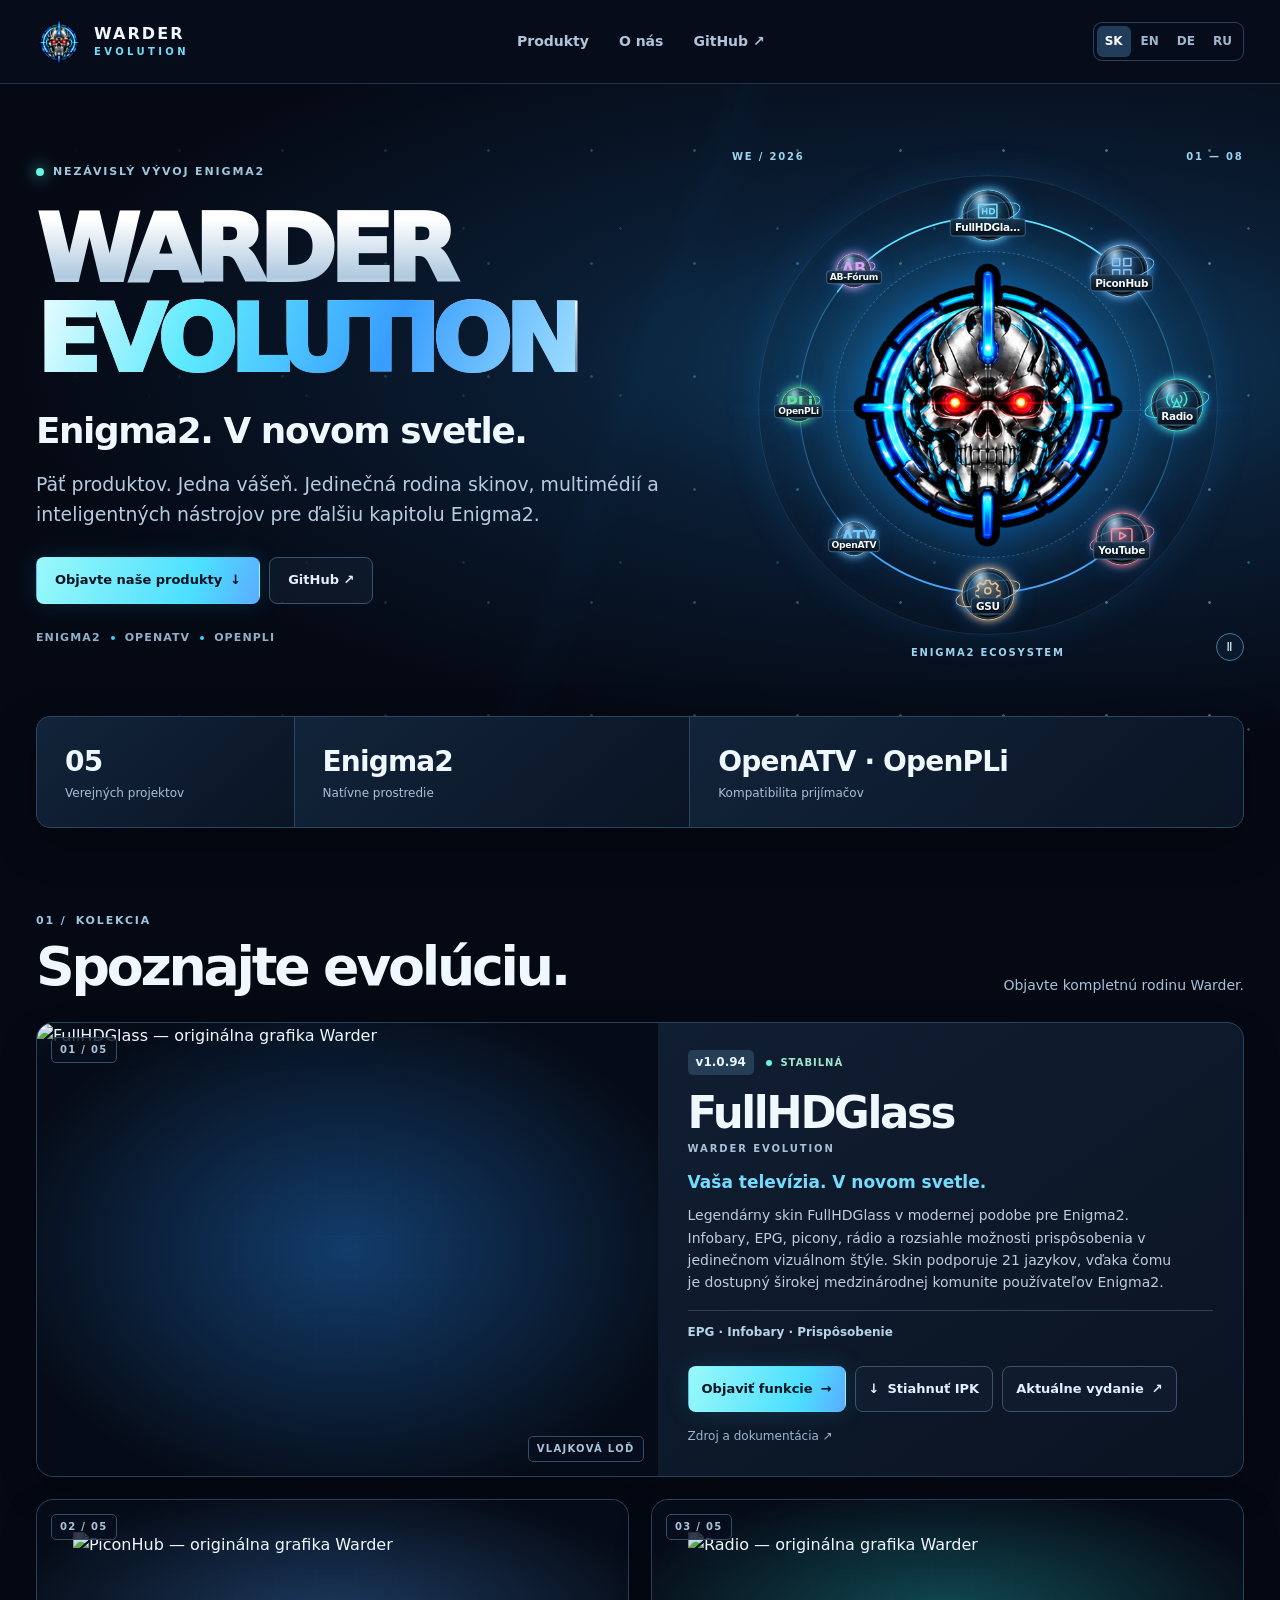
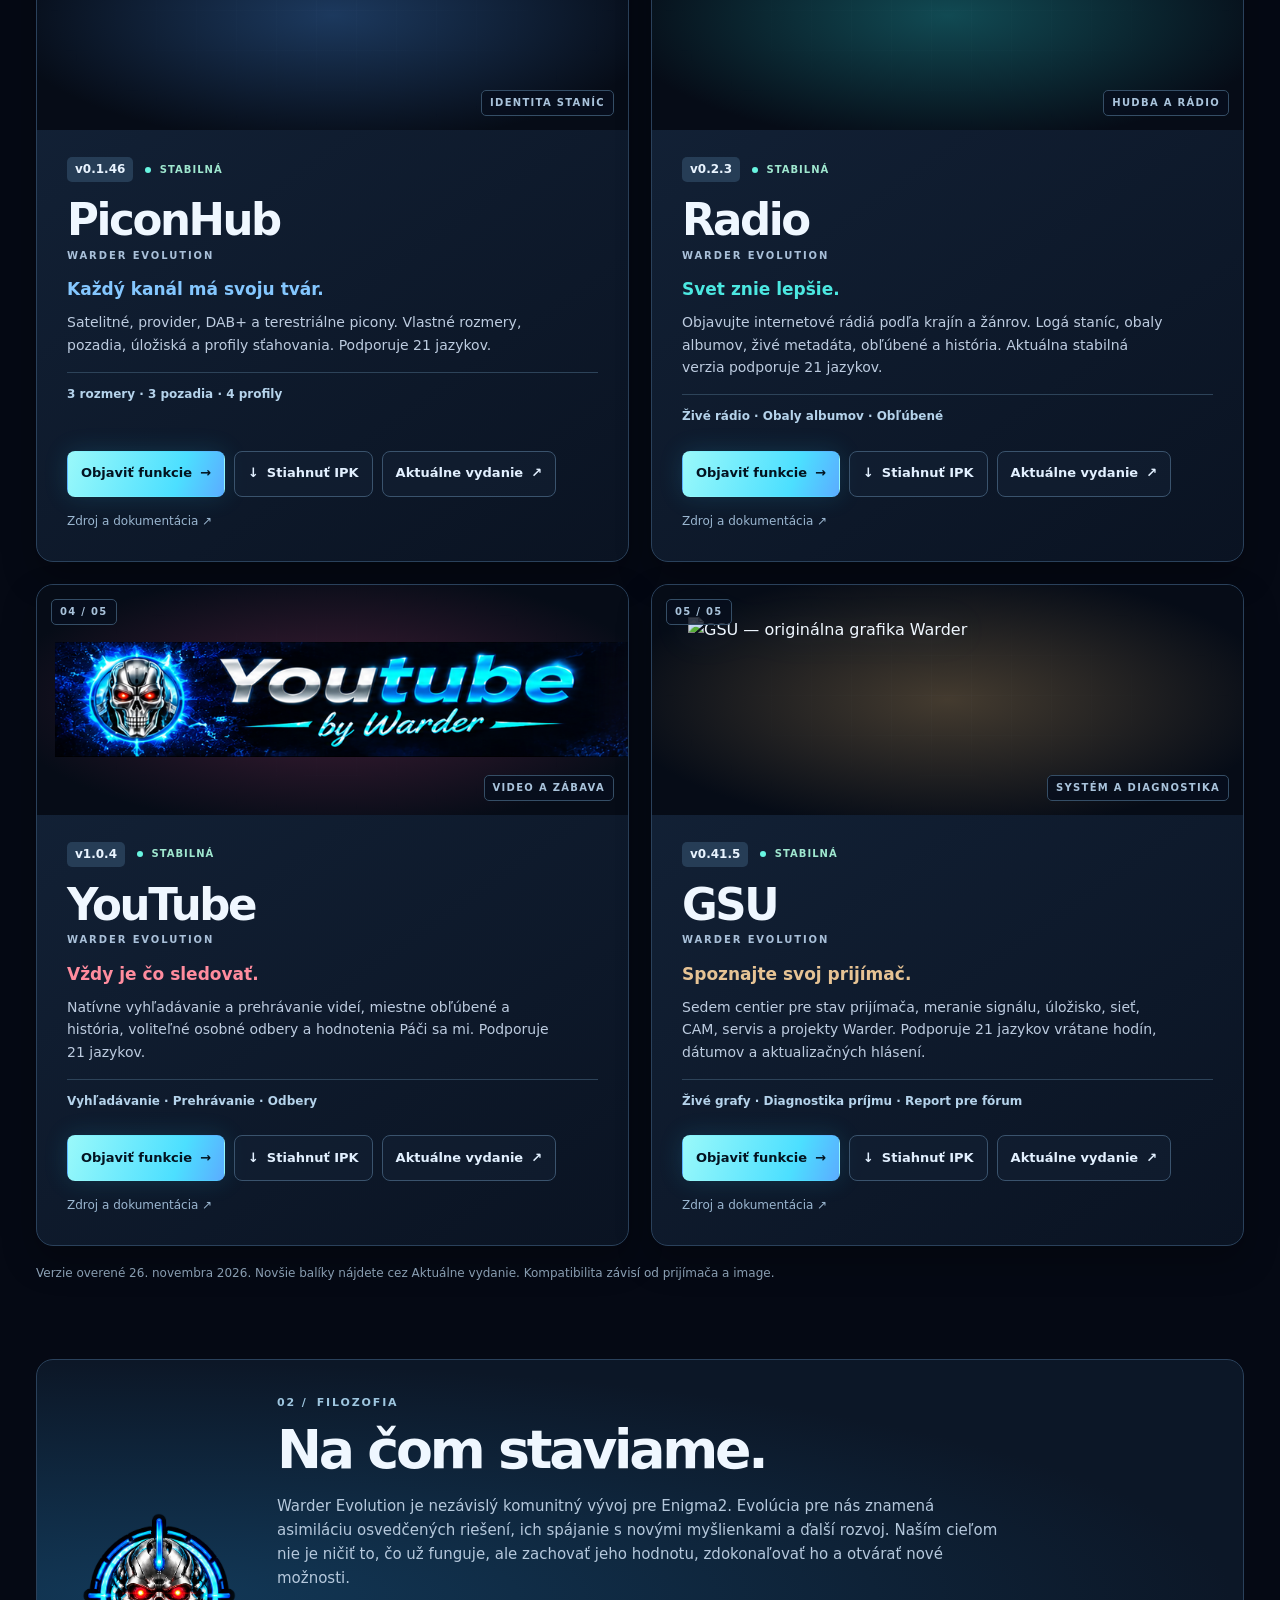
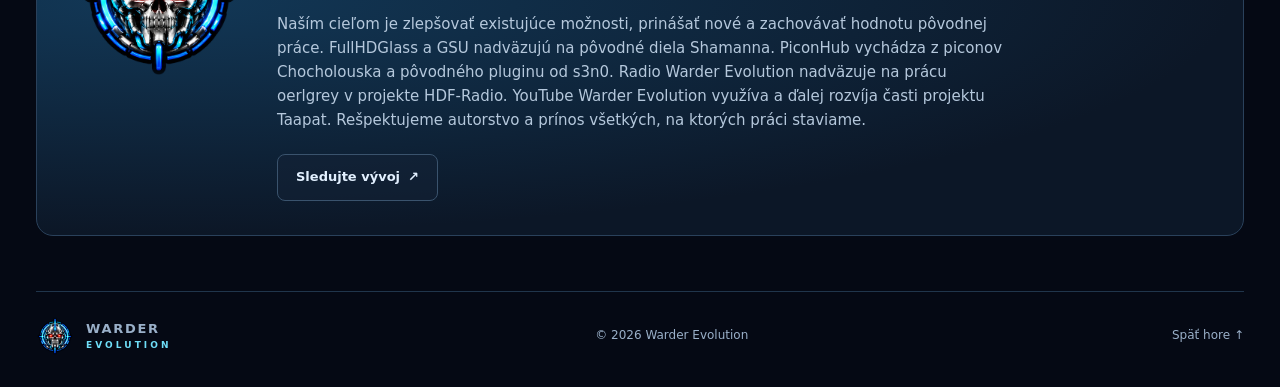
==== commit a60c39eb: "Karta a detail overeného vydania Rádia 0.2.3" ====
--- a/docs/index.html
+++ b/docs/index.html
@@ -3,6 +3,6 @@
 <body><a href="#main" class="skip"><span class="sk" lang="sk">Preskočiť na obsah</span><span class="en" lang="en" hidden>Skip to content</span><span class="de" lang="de" hidden>Zum Inhalt springen</span><span class="ru" lang="ru" hidden>Перейти к содержанию</span></a><header><nav class="shell nav" aria-label="Hlavná navigácia" data-aria-sk="Hlavná navigácia" data-aria-en="Main navigation" data-aria-de="Hauptnavigation" data-aria-ru="Главная навигация"><a class="brand" href="index.html"><img src="portal-art/skull.png?v=20261125-skull1" width="46" height="46" alt=""><span>WARDER<b>EVOLUTION</b></span></a><div class="nav-links"><a href="#products"><span class="sk" lang="sk">Produkty</span><span class="en" lang="en" hidden>Products</span><span class="de" lang="de" hidden>Produkte</span><span class="ru" lang="ru" hidden>Продукты</span></a><a href="#about"><span class="sk" lang="sk">O nás</span><span class="en" lang="en" hidden>About</span><span class="de" lang="de" hidden>Über uns</span><span class="ru" lang="ru" hidden>О нас</span></a><a href="https://github.com/Evolution-by-Warder">GitHub ↗</a></div><div class="languages" role="group" aria-label="Jazyk" data-aria-sk="Jazyk" data-aria-en="Language" data-aria-de="Sprache" data-aria-ru="Язык"><button data-lang="sk" lang="sk" aria-label="Slovenčina" aria-pressed="true">SK</button><button data-lang="en" lang="en" aria-label="English" aria-pressed="false">EN</button><button data-lang="de" lang="de" aria-label="Deutsch" aria-pressed="false">DE</button><button data-lang="ru" lang="ru" aria-label="Русский" aria-pressed="false">RU</button></div></nav></header>
 <main id="main"><section class="hero"><div class="shell hero-inner"><div class="hero-copy"><div class="eyebrow"><i></i><span class="sk" lang="sk">NEZÁVISLÝ VÝVOJ ENIGMA2</span><span class="en" lang="en" hidden>INDEPENDENT ENIGMA2 DEVELOPMENT</span><span class="de" lang="de" hidden>UNABHÄNGIGE ENIGMA2-ENTWICKLUNG</span><span class="ru" lang="ru" hidden>НЕЗАВИСИМАЯ РАЗРАБОТКА ENIGMA2</span></div><h1>WARDER<br><span>EVOLUTION</span></h1><h2><span class="sk" lang="sk">Enigma2. V novom svetle.</span><span class="en" lang="en" hidden>Enigma2. Reimagined.</span><span class="de" lang="de" hidden>Enigma2. Neu gedacht.</span><span class="ru" lang="ru" hidden>Enigma2. Новый взгляд.</span></h2><p><span class="sk" lang="sk">Päť produktov. Jedna vášeň. Jedinečná rodina skinov, multimédií a inteligentných nástrojov pre ďalšiu kapitolu Enigma2.</span><span class="en" lang="en" hidden>Five products. One passion. A distinctive family of skins, entertainment and intelligent receiver tools for the next chapter of Enigma2.</span><span class="de" lang="de" hidden>Fünf Produkte. Eine Leidenschaft. Eine einzigartige Familie aus Skins, Unterhaltung und intelligenten Receiver-Werkzeugen für das nächste Kapitel von Enigma2.</span><span class="ru" lang="ru" hidden>Пять продуктов. Одна страсть. Уникальное семейство скинов, мультимедийных решений и умных инструментов для новой главы Enigma2.</span></p><div class="actions"><a class="btn primary" href="#products"><span class="sk" lang="sk">Objavte naše produkty</span><span class="en" lang="en" hidden>Explore the ecosystem</span><span class="de" lang="de" hidden>Das Ökosystem entdecken</span><span class="ru" lang="ru" hidden>Откройте для себя экосистему</span> ↓</a><a class="btn ghost" href="https://github.com/Evolution-by-Warder">GitHub ↗</a></div><div class="hero-platforms">ENIGMA2 <span></span> OPENATV <span></span> OPENPLI</div></div><div class="hero-visual"><div class="orbit o1"></div><div class="orbit o2"></div><div class="orbit o3"></div><div class="energy"></div><img class="skull" src="portal-art/skull.png?v=20261125-skull1" alt="" width="425" height="445"><span class="coord c1">WE / 2026</span><span class="coord c2">01 — 08</span><span class="coord c3">ENIGMA2 ECOSYSTEM</span><div class="beam"></div><template id="community-planets" data-target-count="8"><a href="https://www.opena.tv/" data-symbol="ATV" data-color="#76caff">OpenATV</a><a href="https://www.openpli.org/" data-symbol="PLi" data-color="#64dfa2">OpenPLi</a><a href="https://www.ab-forum.info/" data-symbol="AB" data-color="#d5a3ef">AB-Fórum</a></template><div class="planet-track" hidden></div><button class="orbit-toggle" type="button" hidden aria-label="Pozastaviť obeh planét">Ⅱ</button></div></div></section>
 <div class="shell stats"><div><strong>05</strong><span><span class="sk" lang="sk">Verejných projektov</span><span class="en" lang="en" hidden>Public projects</span><span class="de" lang="de" hidden>Öffentliche Projekte</span><span class="ru" lang="ru" hidden>Открытые проекты</span></span></div><div><strong>Enigma2</strong><span><span class="sk" lang="sk">Natívne prostredie</span><span class="en" lang="en" hidden>Native experience</span><span class="de" lang="de" hidden>Native Benutzeroberfläche</span><span class="ru" lang="ru" hidden>Нативный интерфейс</span></span></div><div><strong>OpenATV · OpenPLi</strong><span><span class="sk" lang="sk">Kompatibilita prijímačov</span><span class="en" lang="en" hidden>Receiver compatibility</span><span class="de" lang="de" hidden>Receiver-Kompatibilität</span><span class="ru" lang="ru" hidden>Совместимость ресиверов</span></span></div></div>
-<section class="shell catalog" id="products"><div class="section-heading"><div><div class="eyebrow">01 / <span class="sk" lang="sk">KOLEKCIA</span><span class="en" lang="en" hidden>THE COLLECTION</span><span class="de" lang="de" hidden>DIE KOLLEKTION</span><span class="ru" lang="ru" hidden>КОЛЛЕКЦИЯ</span></div><h2><span class="sk" lang="sk">Spoznajte evolúciu.</span><span class="en" lang="en" hidden>Meet the evolution.</span><span class="de" lang="de" hidden>Entdecken Sie die Evolution.</span><span class="ru" lang="ru" hidden>Познакомьтесь с эволюцией.</span></h2></div><p><span class="sk" lang="sk">Objavte kompletnú rodinu Warder.</span><span class="en" lang="en" hidden>Discover the complete Warder family.</span><span class="de" lang="de" hidden>Entdecken Sie die gesamte Warder-Familie.</span><span class="ru" lang="ru" hidden>Откройте для себя всё семейство Warder.</span></p></div><div class="products"><article class="product glass" id="glass" data-planet-icon="display"><div class="art"><span class="number">01 / 05</span><img src="https://raw.githubusercontent.com/Evolution-by-Warder/FullHDGlass-Warder-Evolution/08b5e6fe2870d8d6908b780c7a31ac18046da009/source/package-root/usr/share/enigma2/hd_glass17/prev.png" alt="FullHDGlass — originálna grafika Warder" data-alt-sk="FullHDGlass — originálna grafika Warder" data-alt-en="FullHDGlass — original Warder product artwork" data-alt-de="FullHDGlass — Originalgrafik von Warder" data-alt-ru="FullHDGlass — оригинальная графика Warder" ><span class="art-type"><span class="sk" lang="sk">VLAJKOVÁ LOĎ</span><span class="en" lang="en" hidden>THE FLAGSHIP</span><span class="de" lang="de" hidden>DAS FLAGGSCHIFF</span><span class="ru" lang="ru" hidden>ФЛАГМАН</span></span></div><div class="product-copy"><div class="meta"><span class="ver">v1.0.94</span><span class="status"><i></i> <span class="sk" lang="sk">STABILNÁ</span><span class="en" lang="en" hidden>STABLE</span><span class="de" lang="de" hidden>STABIL</span><span class="ru" lang="ru" hidden>СТАБИЛЬНАЯ</span></span></div><h3><a class="product-card-link" href="fullhdglass.html">FullHDGlass<small>WARDER EVOLUTION</small></a></h3><h4><span class="sk" lang="sk">Vaša televízia. V novom svetle.</span><span class="en" lang="en" hidden>Your television. Reimagined.</span><span class="de" lang="de" hidden>Ihr Fernsehen. Neu gedacht.</span><span class="ru" lang="ru" hidden>Ваше телевидение. Новый взгляд.</span></h4><p><span class="sk" lang="sk">Legendárny skin FullHDGlass v modernej podobe pre Enigma2. Infobary, EPG, picony, rádio a rozsiahle možnosti prispôsobenia v jedinečnom vizuálnom štýle. Skin podporuje 21 jazykov, vďaka čomu je dostupný širokej medzinárodnej komunite používateľov Enigma2.</span><span class="en" lang="en" hidden>The legendary FullHDGlass skin, evolved for modern Enigma2. Infobars, EPG, picons, radio and extensive personalisation in one distinctive visual experience. The skin supports 21 languages, making it accessible to the international Enigma2 community.</span><span class="de" lang="de" hidden>Der legendäre FullHDGlass-Skin, weiterentwickelt für modernes Enigma2. Infoleisten, EPG, Picons, Radio und umfangreiche Personalisierung in einem unverwechselbaren Design. Der Skin unterstützt 21 Sprachen und ist damit für die internationale Enigma2-Community zugänglich.</span><span class="ru" lang="ru" hidden>Легендарный скин FullHDGlass, обновлённый для современной Enigma2. Инфобары, EPG, пиконы, радио и широкие возможности персонализации в едином узнаваемом стиле. Скин поддерживает 21 язык и доступен международному сообществу Enigma2.</span></p><div class="features"><span class="sk" lang="sk">EPG · Infobary · Prispôsobenie</span><span class="en" lang="en" hidden>EPG · Infobars · Personalisation</span><span class="de" lang="de" hidden>EPG · Infoleisten · Personalisierung</span><span class="ru" lang="ru" hidden>EPG · Инфобары · Персонализация</span></div><div class="actions"><a class="btn primary" href="fullhdglass.html"><span class="sk" lang="sk">Objaviť funkcie</span><span class="en" lang="en" hidden>Discover features</span><span class="de" lang="de" hidden>Funktionen entdecken</span><span class="ru" lang="ru" hidden>Изучить возможности</span> →</a><a class="btn ghost" href="https://github.com/Evolution-by-Warder/FullHDGlass-Warder-Evolution/releases/download/v1.0.94/enigma2-plugin-skins-fullhdglass_1.0.94_all.ipk">↓ <span class="sk" lang="sk">Stiahnuť IPK</span><span class="en" lang="en" hidden>Download IPK</span><span class="de" lang="de" hidden>IPK herunterladen</span><span class="ru" lang="ru" hidden>Скачать IPK</span></a><a class="btn ghost" href="https://github.com/Evolution-by-Warder/FullHDGlass-Warder-Evolution/releases/latest"><span class="sk" lang="sk">Aktuálne vydanie</span><span class="en" lang="en" hidden>Latest release</span><span class="de" lang="de" hidden>Neueste Version</span><span class="ru" lang="ru" hidden>Последняя версия</span> ↗</a></div><div class="details"><a href="https://github.com/Evolution-by-Warder/FullHDGlass-Warder-Evolution"><span class="sk" lang="sk">Zdroj a dokumentácia</span><span class="en" lang="en" hidden>Source &amp; documentation</span><span class="de" lang="de" hidden>Quellcode und Dokumentation</span><span class="ru" lang="ru" hidden>Исходный код и документация</span> ↗</a></div></div></article><article class="product picon" id="picon" data-planet-icon="grid"><div class="art"><span class="number">02 / 05</span><img src="https://raw.githubusercontent.com/Evolution-by-Warder/PiconHub-Warder-Evolution/36c2ee583a073f28aa134f26f960556ee0585b25/plugin/artwork/templates/warder-brand/piconhub-master.png" alt="PiconHub — originálna grafika Warder" data-alt-sk="PiconHub — originálna grafika Warder" data-alt-en="PiconHub — original Warder product artwork" data-alt-de="PiconHub — Originalgrafik von Warder" data-alt-ru="PiconHub — оригинальная графика Warder" loading="lazy"><span class="art-type"><span class="sk" lang="sk">IDENTITA STANÍC</span><span class="en" lang="en" hidden>CHANNEL IDENTITY</span><span class="de" lang="de" hidden>SENDERIDENTITÄT</span><span class="ru" lang="ru" hidden>СТИЛЬ КАНАЛОВ</span></span></div><div class="product-copy"><div class="meta"><span class="ver">v0.1.46</span><span class="status"><i></i> <span class="sk" lang="sk">STABILNÁ</span><span class="en" lang="en" hidden>STABLE</span><span class="de" lang="de" hidden>STABIL</span><span class="ru" lang="ru" hidden>СТАБИЛЬНАЯ</span></span></div><h3><a class="product-card-link" href="piconhub.html">PiconHub<small>WARDER EVOLUTION</small></a></h3><h4><span class="sk" lang="sk">Každý kanál má svoju tvár.</span><span class="en" lang="en" hidden>Every channel has a face.</span><span class="de" lang="de" hidden>Jeder Sender hat ein Gesicht.</span><span class="ru" lang="ru" hidden>У каждого канала своё лицо.</span></h4><p><span class="sk" lang="sk">Satelitné, provider, DAB+ a terestriálne picony. Vlastné rozmery, pozadia, úložiská a profily sťahovania. Podporuje 21 jazykov.</span><span class="en" lang="en" hidden>Satellite, provider, DAB+ and terrestrial picons. Choose your dimensions, backgrounds, storage and download profiles. Supports 21 languages.</span><span class="de" lang="de" hidden>Satelliten-, Anbieter-, DAB+- und terrestrische Picons. Wählen Sie Größen, Hintergründe, Speicherort und Downloadprofile. Unterstützt 21 Sprachen.</span><span class="ru" lang="ru" hidden>Спутниковые, провайдерские, DAB+ и эфирные пиконы. Выбирайте размеры, фоны, место хранения и профили загрузки. Поддерживает 21 язык.</span></p><div class="features"><span class="sk" lang="sk">3 rozmery · 3 pozadia · 4 profily</span><span class="en" lang="en" hidden>3 sizes · 3 backgrounds · 4 profiles</span><span class="de" lang="de" hidden>3 Größen · 3 Hintergründe · 4 Profile</span><span class="ru" lang="ru" hidden>3 размера · 3 фона · 4 профиля</span></div><div class="actions"><a class="btn primary" href="piconhub.html"><span class="sk" lang="sk">Objaviť funkcie</span><span class="en" lang="en" hidden>Discover features</span><span class="de" lang="de" hidden>Funktionen entdecken</span><span class="ru" lang="ru" hidden>Изучить возможности</span> →</a><a class="btn ghost" href="https://github.com/Evolution-by-Warder/PiconHub-Warder-Evolution/releases/download/v0.1.46/enigma2-plugin-extensions-piconhub_0.1.46_all.ipk">↓ <span class="sk" lang="sk">Stiahnuť IPK</span><span class="en" lang="en" hidden>Download IPK</span><span class="de" lang="de" hidden>IPK herunterladen</span><span class="ru" lang="ru" hidden>Скачать IPK</span></a><a class="btn ghost" href="https://github.com/Evolution-by-Warder/PiconHub-Warder-Evolution/releases/latest"><span class="sk" lang="sk">Aktuálne vydanie</span><span class="en" lang="en" hidden>Latest release</span><span class="de" lang="de" hidden>Neueste Version</span><span class="ru" lang="ru" hidden>Последняя версия</span> ↗</a></div><div class="details"><a href="https://github.com/Evolution-by-Warder/PiconHub-Warder-Evolution"><span class="sk" lang="sk">Zdroj a dokumentácia</span><span class="en" lang="en" hidden>Source &amp; documentation</span><span class="de" lang="de" hidden>Quellcode und Dokumentation</span><span class="ru" lang="ru" hidden>Исходный код и документация</span> ↗</a></div></div></article><article class="product radio" id="radio" data-planet-icon="radio"><div class="art"><span class="number">03 / 05</span><img src="https://raw.githubusercontent.com/Evolution-by-Warder/Radio-Warder-Evolution/0c540f72bbe47e8ba2020b6e7ecff64c8a9edb44/src/WarderRadio/artwork/warder-radio-logo.png" alt="Radio — originálna grafika Warder" data-alt-sk="Radio — originálna grafika Warder" data-alt-en="Radio — original Warder product artwork" data-alt-de="Radio — Originalgrafik von Warder" data-alt-ru="Radio — оригинальная графика Warder" loading="lazy"><span class="art-type"><span class="sk" lang="sk">HUDBA A RÁDIO</span><span class="en" lang="en" hidden>MUSIC &amp; RADIO</span><span class="de" lang="de" hidden>MUSIK UND RADIO</span><span class="ru" lang="ru" hidden>МУЗЫКА И РАДИО</span></span></div><div class="product-copy"><div class="meta"><span class="ver">v0.2.2</span><span class="status"><i></i> <span class="sk" lang="sk">STABILNÁ</span><span class="en" lang="en" hidden>STABLE</span><span class="de" lang="de" hidden>STABIL</span><span class="ru" lang="ru" hidden>СТАБИЛЬНАЯ</span></span></div><h3><a class="product-card-link" href="radio.html">Radio<small>WARDER EVOLUTION</small></a></h3><h4><span class="sk" lang="sk">Svet znie lepšie.</span><span class="en" lang="en" hidden>The world sounds better.</span><span class="de" lang="de" hidden>Die Welt klingt besser.</span><span class="ru" lang="ru" hidden>Мир звучит лучше.</span></h4><p><span class="sk" lang="sk">Objavujte internetové rádiá podľa krajín a žánrov. Logá staníc, obaly albumov, živé metadáta, obľúbené a história. Aktuálna stabilná verzia podporuje 21 jazykov.</span><span class="en" lang="en" hidden>Discover internet radio by country and genre, with station logos, album artwork, live metadata, favourites and history. The current stable version supports 21 languages.</span><span class="de" lang="de" hidden>Entdecken Sie Internetradio nach Land und Genre, mit Senderlogos, Albumcovern, Live-Metadaten, Favoriten und Verlauf. Die aktuelle stabile Version unterstützt 21 Sprachen.</span><span class="ru" lang="ru" hidden>Открывайте интернет-радио по странам и жанрам, с логотипами станций, обложками альбомов, метаданными, избранным и историей. Текущая стабильная версия поддерживает 21 язык.</span></p><div class="features"><span class="sk" lang="sk">Živé rádio · Obaly albumov · Obľúbené</span><span class="en" lang="en" hidden>Live radio · Album artwork · Favourites</span><span class="de" lang="de" hidden>Live-Radio · Albumcover · Favoriten</span><span class="ru" lang="ru" hidden>Радио · Обложки альбомов · Избранное</span></div><div class="actions"><a class="btn primary" href="radio.html"><span class="sk" lang="sk">Objaviť funkcie</span><span class="en" lang="en" hidden>Discover features</span><span class="de" lang="de" hidden>Funktionen entdecken</span><span class="ru" lang="ru" hidden>Изучить возможности</span> →</a><a class="btn ghost" href="https://github.com/Evolution-by-Warder/Radio-Warder-Evolution/releases/download/warder-radio-v0.2.2/enigma2-plugin-extensions-radio-warder-evolution_0.2.2_all.ipk">↓ <span class="sk" lang="sk">Stiahnuť IPK</span><span class="en" lang="en" hidden>Download IPK</span><span class="de" lang="de" hidden>IPK herunterladen</span><span class="ru" lang="ru" hidden>Скачать IPK</span></a><a class="btn ghost" href="https://github.com/Evolution-by-Warder/Radio-Warder-Evolution/releases/latest"><span class="sk" lang="sk">Aktuálne vydanie</span><span class="en" lang="en" hidden>Latest release</span><span class="de" lang="de" hidden>Neueste Version</span><span class="ru" lang="ru" hidden>Последняя версия</span> ↗</a></div><div class="details"><a href="https://github.com/Evolution-by-Warder/Radio-Warder-Evolution"><span class="sk" lang="sk">Zdroj a dokumentácia</span><span class="en" lang="en" hidden>Source &amp; documentation</span><span class="de" lang="de" hidden>Quellcode und Dokumentation</span><span class="ru" lang="ru" hidden>Исходный код и документация</span> ↗</a></div></div></article><article class="product youtube" id="youtube" data-planet-icon="play"><div class="art"><span class="number">04 / 05</span><img src="portal-art/youtube-header.png" alt="YouTube — originálna grafika Warder" data-alt-sk="YouTube — originálna grafika Warder" data-alt-en="YouTube — original Warder product artwork" data-alt-de="YouTube — Originalgrafik von Warder" data-alt-ru="YouTube — оригинальная графика Warder" loading="lazy"><span class="art-type"><span class="sk" lang="sk">VIDEO A ZÁBAVA</span><span class="en" lang="en" hidden>VIDEO &amp; ENTERTAINMENT</span><span class="de" lang="de" hidden>VIDEO UND UNTERHALTUNG</span><span class="ru" lang="ru" hidden>ВИДЕО И РАЗВЛЕЧЕНИЯ</span></span></div><div class="product-copy"><div class="meta"><span class="ver">v1.0.4</span><span class="status"><i></i> <span class="sk" lang="sk">STABILNÁ</span><span class="en" lang="en" hidden>STABLE</span><span class="de" lang="de" hidden>STABIL</span><span class="ru" lang="ru" hidden>СТАБИЛЬНАЯ</span></span></div><h3><a class="product-card-link" href="youtube-warder.html">YouTube<small>WARDER EVOLUTION</small></a></h3><h4><span class="sk" lang="sk">Vždy je čo sledovať.</span><span class="en" lang="en" hidden>More to watch.</span><span class="de" lang="de" hidden>Mehr zu sehen.</span><span class="ru" lang="ru" hidden>Больше интересных видео.</span></h4><p><span class="sk" lang="sk">Natívne vyhľadávanie a prehrávanie videí, miestne obľúbené a história, voliteľné osobné odbery a hodnotenia Páči sa mi. Podporuje 21 jazykov.</span><span class="en" lang="en" hidden>Native video search and playback, local favourites and history, optional personal subscriptions and Likes. Supports 21 languages.</span><span class="de" lang="de" hidden>Native Videosuche und Wiedergabe, lokale Favoriten und Verlauf sowie optionale persönliche Abos und Likes. Unterstützt 21 Sprachen.</span><span class="ru" lang="ru" hidden>Нативный поиск и воспроизведение видео, локальное избранное и история, опциональные личные подписки и отметки «Нравится». Поддерживает 21 язык.</span></p><div class="features"><span class="sk" lang="sk">Vyhľadávanie · Prehrávanie · Odbery</span><span class="en" lang="en" hidden>Video search · Native playback · Subscriptions</span><span class="de" lang="de" hidden>Videosuche · Native Wiedergabe · Abos</span><span class="ru" lang="ru" hidden>Поиск видео · Нативное воспроизведение · Подписки</span></div><div class="actions"><a class="btn primary" href="youtube-warder.html"><span class="sk" lang="sk">Objaviť funkcie</span><span class="en" lang="en" hidden>Discover features</span><span class="de" lang="de" hidden>Funktionen entdecken</span><span class="ru" lang="ru" hidden>Изучить возможности</span> →</a><a class="btn ghost" href="https://github.com/Evolution-by-Warder/YouTube-Warder-Evolution/releases/download/youtube-warder-v1.0.4/enigma2-plugin-extensions-youtube-warder-evolution_1.0.4_all.ipk">↓ <span class="sk" lang="sk">Stiahnuť IPK</span><span class="en" lang="en" hidden>Download IPK</span><span class="de" lang="de" hidden>IPK herunterladen</span><span class="ru" lang="ru" hidden>Скачать IPK</span></a><a class="btn ghost" href="https://github.com/Evolution-by-Warder/YouTube-Warder-Evolution/releases/latest"><span class="sk" lang="sk">Aktuálne vydanie</span><span class="en" lang="en" hidden>Latest release</span><span class="de" lang="de" hidden>Neueste Version</span><span class="ru" lang="ru" hidden>Последняя версия</span> ↗</a></div><div class="details"><a href="https://github.com/Evolution-by-Warder/YouTube-Warder-Evolution"><span class="sk" lang="sk">Zdroj a dokumentácia</span><span class="en" lang="en" hidden>Source &amp; documentation</span><span class="de" lang="de" hidden>Quellcode und Dokumentation</span><span class="ru" lang="ru" hidden>Исходный код и документация</span> ↗</a></div></div></article><article class="product gsu" id="gsu" data-planet-icon="gear"><div class="art"><span class="number">05 / 05</span><img src="https://raw.githubusercontent.com/Evolution-by-Warder/GSU-Warder-Evolution/b173e1cdf7eb30d11821129ba3a0d14971813d76/plugin/artwork/warder-plugin-master.png" alt="GSU — originálna grafika Warder" data-alt-sk="GSU — originálna grafika Warder" data-alt-en="GSU — original Warder product artwork" data-alt-de="GSU — Originalgrafik von Warder" data-alt-ru="GSU — оригинальная графика Warder" loading="lazy"><span class="art-type"><span class="sk" lang="sk">SYSTÉM A DIAGNOSTIKA</span><span class="en" lang="en" hidden>SYSTEM &amp; DIAGNOSTICS</span><span class="de" lang="de" hidden>SYSTEM UND DIAGNOSE</span><span class="ru" lang="ru" hidden>СИСТЕМА И ДИАГНОСТИКА</span></span></div><div class="product-copy"><div class="meta"><span class="ver">v0.41.5</span><span class="status"><i></i> <span class="sk" lang="sk">STABILNÁ</span><span class="en" lang="en" hidden>STABLE</span><span class="de" lang="de" hidden>STABIL</span><span class="ru" lang="ru" hidden>СТАБИЛЬНАЯ</span></span></div><h3><a class="product-card-link" href="gsu.html">GSU<small>WARDER EVOLUTION</small></a></h3><h4><span class="sk" lang="sk">Spoznajte svoj prijímač.</span><span class="en" lang="en" hidden>Know your receiver.</span><span class="de" lang="de" hidden>Lernen Sie Ihren Receiver kennen.</span><span class="ru" lang="ru" hidden>Узнайте свой ресивер.</span></h4><p><span class="sk" lang="sk">Sedem centier pre stav prijímača, meranie signálu, úložisko, sieť, CAM, servis a projekty Warder. Podporuje 21 jazykov vrátane hodín, dátumov a aktualizačných hlásení.</span><span class="en" lang="en" hidden>Seven centres cover receiver health, signal, storage, network, CAM, service and Warder projects. Supports 21 languages, including clocks, dates and update messages.</span><span class="de" lang="de" hidden>Sieben Bereiche bündeln Gerätestatus, Signal, Speicher, Netzwerk, CAM, Service und die Warder-Projekte. Unterstützt 21 Sprachen einschließlich Uhrzeit, Datum und Update-Meldungen.</span><span class="ru" lang="ru" hidden>Семь центров объединяют состояние ресивера, сигнал, накопители, сеть, CAM, сервис и проекты Warder. Поддерживает 21 язык, включая часы, даты и сообщения об обновлении.</span></p><div class="features"><span class="sk" lang="sk">Živé grafy · Diagnostika príjmu · Report pre fórum</span><span class="en" lang="en" hidden>Live graphs · Reception diagnostics · Forum report</span><span class="de" lang="de" hidden>Live-Diagramme · Empfangsdiagnose · Forenbericht</span><span class="ru" lang="ru" hidden>Графики · Диагностика приёма · Отчёт для форума</span></div><div class="actions"><a class="btn primary" href="gsu.html"><span class="sk" lang="sk">Objaviť funkcie</span><span class="en" lang="en" hidden>Discover features</span><span class="de" lang="de" hidden>Funktionen entdecken</span><span class="ru" lang="ru" hidden>Изучить возможности</span> →</a><a class="btn ghost" href="https://github.com/Evolution-by-Warder/GSU-Warder-Evolution/releases/download/v0.41.5/enigma2-plugin-extensions-gsu_0.41.5_all.ipk">↓ <span class="sk" lang="sk">Stiahnuť IPK</span><span class="en" lang="en" hidden>Download IPK</span><span class="de" lang="de" hidden>IPK herunterladen</span><span class="ru" lang="ru" hidden>Скачать IPK</span></a><a class="btn ghost" href="https://github.com/Evolution-by-Warder/GSU-Warder-Evolution/releases/latest"><span class="sk" lang="sk">Aktuálne vydanie</span><span class="en" lang="en" hidden>Latest release</span><span class="de" lang="de" hidden>Neueste Version</span><span class="ru" lang="ru" hidden>Последняя версия</span> ↗</a></div><div class="details"><a href="https://github.com/Evolution-by-Warder/GSU-Warder-Evolution"><span class="sk" lang="sk">Zdroj a dokumentácia</span><span class="en" lang="en" hidden>Source &amp; documentation</span><span class="de" lang="de" hidden>Quellcode und Dokumentation</span><span class="ru" lang="ru" hidden>Исходный код и документация</span> ↗</a></div></div></article></div><p class="snapshot"><span class="sk" lang="sk">Verzie overené 26. novembra 2026. Novšie balíky nájdete cez Aktuálne vydanie. Kompatibilita závisí od prijímača a image.</span><span class="en" lang="en" hidden>Versions verified 26 November 2026. Use Latest release to find newer builds. Compatibility depends on your receiver and image.</span><span class="de" lang="de" hidden>Versionen geprüft am 26. November 2026. Neuere Builds finden Sie unter Neueste Version. Die Kompatibilität hängt von Receiver und Image ab.</span><span class="ru" lang="ru" hidden>Версии проверены 26 ноября 2026 г. Новые сборки доступны по ссылке «Последняя версия». Совместимость зависит от ресивера и образа.</span></p></section>
+<section class="shell catalog" id="products"><div class="section-heading"><div><div class="eyebrow">01 / <span class="sk" lang="sk">KOLEKCIA</span><span class="en" lang="en" hidden>THE COLLECTION</span><span class="de" lang="de" hidden>DIE KOLLEKTION</span><span class="ru" lang="ru" hidden>КОЛЛЕКЦИЯ</span></div><h2><span class="sk" lang="sk">Spoznajte evolúciu.</span><span class="en" lang="en" hidden>Meet the evolution.</span><span class="de" lang="de" hidden>Entdecken Sie die Evolution.</span><span class="ru" lang="ru" hidden>Познакомьтесь с эволюцией.</span></h2></div><p><span class="sk" lang="sk">Objavte kompletnú rodinu Warder.</span><span class="en" lang="en" hidden>Discover the complete Warder family.</span><span class="de" lang="de" hidden>Entdecken Sie die gesamte Warder-Familie.</span><span class="ru" lang="ru" hidden>Откройте для себя всё семейство Warder.</span></p></div><div class="products"><article class="product glass" id="glass" data-planet-icon="display"><div class="art"><span class="number">01 / 05</span><img src="https://raw.githubusercontent.com/Evolution-by-Warder/FullHDGlass-Warder-Evolution/08b5e6fe2870d8d6908b780c7a31ac18046da009/source/package-root/usr/share/enigma2/hd_glass17/prev.png" alt="FullHDGlass — originálna grafika Warder" data-alt-sk="FullHDGlass — originálna grafika Warder" data-alt-en="FullHDGlass — original Warder product artwork" data-alt-de="FullHDGlass — Originalgrafik von Warder" data-alt-ru="FullHDGlass — оригинальная графика Warder" ><span class="art-type"><span class="sk" lang="sk">VLAJKOVÁ LOĎ</span><span class="en" lang="en" hidden>THE FLAGSHIP</span><span class="de" lang="de" hidden>DAS FLAGGSCHIFF</span><span class="ru" lang="ru" hidden>ФЛАГМАН</span></span></div><div class="product-copy"><div class="meta"><span class="ver">v1.0.94</span><span class="status"><i></i> <span class="sk" lang="sk">STABILNÁ</span><span class="en" lang="en" hidden>STABLE</span><span class="de" lang="de" hidden>STABIL</span><span class="ru" lang="ru" hidden>СТАБИЛЬНАЯ</span></span></div><h3><a class="product-card-link" href="fullhdglass.html">FullHDGlass<small>WARDER EVOLUTION</small></a></h3><h4><span class="sk" lang="sk">Vaša televízia. V novom svetle.</span><span class="en" lang="en" hidden>Your television. Reimagined.</span><span class="de" lang="de" hidden>Ihr Fernsehen. Neu gedacht.</span><span class="ru" lang="ru" hidden>Ваше телевидение. Новый взгляд.</span></h4><p><span class="sk" lang="sk">Legendárny skin FullHDGlass v modernej podobe pre Enigma2. Infobary, EPG, picony, rádio a rozsiahle možnosti prispôsobenia v jedinečnom vizuálnom štýle. Skin podporuje 21 jazykov, vďaka čomu je dostupný širokej medzinárodnej komunite používateľov Enigma2.</span><span class="en" lang="en" hidden>The legendary FullHDGlass skin, evolved for modern Enigma2. Infobars, EPG, picons, radio and extensive personalisation in one distinctive visual experience. The skin supports 21 languages, making it accessible to the international Enigma2 community.</span><span class="de" lang="de" hidden>Der legendäre FullHDGlass-Skin, weiterentwickelt für modernes Enigma2. Infoleisten, EPG, Picons, Radio und umfangreiche Personalisierung in einem unverwechselbaren Design. Der Skin unterstützt 21 Sprachen und ist damit für die internationale Enigma2-Community zugänglich.</span><span class="ru" lang="ru" hidden>Легендарный скин FullHDGlass, обновлённый для современной Enigma2. Инфобары, EPG, пиконы, радио и широкие возможности персонализации в едином узнаваемом стиле. Скин поддерживает 21 язык и доступен международному сообществу Enigma2.</span></p><div class="features"><span class="sk" lang="sk">EPG · Infobary · Prispôsobenie</span><span class="en" lang="en" hidden>EPG · Infobars · Personalisation</span><span class="de" lang="de" hidden>EPG · Infoleisten · Personalisierung</span><span class="ru" lang="ru" hidden>EPG · Инфобары · Персонализация</span></div><div class="actions"><a class="btn primary" href="fullhdglass.html"><span class="sk" lang="sk">Objaviť funkcie</span><span class="en" lang="en" hidden>Discover features</span><span class="de" lang="de" hidden>Funktionen entdecken</span><span class="ru" lang="ru" hidden>Изучить возможности</span> →</a><a class="btn ghost" href="https://github.com/Evolution-by-Warder/FullHDGlass-Warder-Evolution/releases/download/v1.0.94/enigma2-plugin-skins-fullhdglass_1.0.94_all.ipk">↓ <span class="sk" lang="sk">Stiahnuť IPK</span><span class="en" lang="en" hidden>Download IPK</span><span class="de" lang="de" hidden>IPK herunterladen</span><span class="ru" lang="ru" hidden>Скачать IPK</span></a><a class="btn ghost" href="https://github.com/Evolution-by-Warder/FullHDGlass-Warder-Evolution/releases/latest"><span class="sk" lang="sk">Aktuálne vydanie</span><span class="en" lang="en" hidden>Latest release</span><span class="de" lang="de" hidden>Neueste Version</span><span class="ru" lang="ru" hidden>Последняя версия</span> ↗</a></div><div class="details"><a href="https://github.com/Evolution-by-Warder/FullHDGlass-Warder-Evolution"><span class="sk" lang="sk">Zdroj a dokumentácia</span><span class="en" lang="en" hidden>Source &amp; documentation</span><span class="de" lang="de" hidden>Quellcode und Dokumentation</span><span class="ru" lang="ru" hidden>Исходный код и документация</span> ↗</a></div></div></article><article class="product picon" id="picon" data-planet-icon="grid"><div class="art"><span class="number">02 / 05</span><img src="https://raw.githubusercontent.com/Evolution-by-Warder/PiconHub-Warder-Evolution/36c2ee583a073f28aa134f26f960556ee0585b25/plugin/artwork/templates/warder-brand/piconhub-master.png" alt="PiconHub — originálna grafika Warder" data-alt-sk="PiconHub — originálna grafika Warder" data-alt-en="PiconHub — original Warder product artwork" data-alt-de="PiconHub — Originalgrafik von Warder" data-alt-ru="PiconHub — оригинальная графика Warder" loading="lazy"><span class="art-type"><span class="sk" lang="sk">IDENTITA STANÍC</span><span class="en" lang="en" hidden>CHANNEL IDENTITY</span><span class="de" lang="de" hidden>SENDERIDENTITÄT</span><span class="ru" lang="ru" hidden>СТИЛЬ КАНАЛОВ</span></span></div><div class="product-copy"><div class="meta"><span class="ver">v0.1.46</span><span class="status"><i></i> <span class="sk" lang="sk">STABILNÁ</span><span class="en" lang="en" hidden>STABLE</span><span class="de" lang="de" hidden>STABIL</span><span class="ru" lang="ru" hidden>СТАБИЛЬНАЯ</span></span></div><h3><a class="product-card-link" href="piconhub.html">PiconHub<small>WARDER EVOLUTION</small></a></h3><h4><span class="sk" lang="sk">Každý kanál má svoju tvár.</span><span class="en" lang="en" hidden>Every channel has a face.</span><span class="de" lang="de" hidden>Jeder Sender hat ein Gesicht.</span><span class="ru" lang="ru" hidden>У каждого канала своё лицо.</span></h4><p><span class="sk" lang="sk">Satelitné, provider, DAB+ a terestriálne picony. Vlastné rozmery, pozadia, úložiská a profily sťahovania. Podporuje 21 jazykov.</span><span class="en" lang="en" hidden>Satellite, provider, DAB+ and terrestrial picons. Choose your dimensions, backgrounds, storage and download profiles. Supports 21 languages.</span><span class="de" lang="de" hidden>Satelliten-, Anbieter-, DAB+- und terrestrische Picons. Wählen Sie Größen, Hintergründe, Speicherort und Downloadprofile. Unterstützt 21 Sprachen.</span><span class="ru" lang="ru" hidden>Спутниковые, провайдерские, DAB+ и эфирные пиконы. Выбирайте размеры, фоны, место хранения и профили загрузки. Поддерживает 21 язык.</span></p><div class="features"><span class="sk" lang="sk">3 rozmery · 3 pozadia · 4 profily</span><span class="en" lang="en" hidden>3 sizes · 3 backgrounds · 4 profiles</span><span class="de" lang="de" hidden>3 Größen · 3 Hintergründe · 4 Profile</span><span class="ru" lang="ru" hidden>3 размера · 3 фона · 4 профиля</span></div><div class="actions"><a class="btn primary" href="piconhub.html"><span class="sk" lang="sk">Objaviť funkcie</span><span class="en" lang="en" hidden>Discover features</span><span class="de" lang="de" hidden>Funktionen entdecken</span><span class="ru" lang="ru" hidden>Изучить возможности</span> →</a><a class="btn ghost" href="https://github.com/Evolution-by-Warder/PiconHub-Warder-Evolution/releases/download/v0.1.46/enigma2-plugin-extensions-piconhub_0.1.46_all.ipk">↓ <span class="sk" lang="sk">Stiahnuť IPK</span><span class="en" lang="en" hidden>Download IPK</span><span class="de" lang="de" hidden>IPK herunterladen</span><span class="ru" lang="ru" hidden>Скачать IPK</span></a><a class="btn ghost" href="https://github.com/Evolution-by-Warder/PiconHub-Warder-Evolution/releases/latest"><span class="sk" lang="sk">Aktuálne vydanie</span><span class="en" lang="en" hidden>Latest release</span><span class="de" lang="de" hidden>Neueste Version</span><span class="ru" lang="ru" hidden>Последняя версия</span> ↗</a></div><div class="details"><a href="https://github.com/Evolution-by-Warder/PiconHub-Warder-Evolution"><span class="sk" lang="sk">Zdroj a dokumentácia</span><span class="en" lang="en" hidden>Source &amp; documentation</span><span class="de" lang="de" hidden>Quellcode und Dokumentation</span><span class="ru" lang="ru" hidden>Исходный код и документация</span> ↗</a></div></div></article><article class="product radio" id="radio" data-planet-icon="radio"><div class="art"><span class="number">03 / 05</span><img src="https://raw.githubusercontent.com/Evolution-by-Warder/Radio-Warder-Evolution/0c540f72bbe47e8ba2020b6e7ecff64c8a9edb44/src/WarderRadio/artwork/warder-radio-logo.png" alt="Radio — originálna grafika Warder" data-alt-sk="Radio — originálna grafika Warder" data-alt-en="Radio — original Warder product artwork" data-alt-de="Radio — Originalgrafik von Warder" data-alt-ru="Radio — оригинальная графика Warder" loading="lazy"><span class="art-type"><span class="sk" lang="sk">HUDBA A RÁDIO</span><span class="en" lang="en" hidden>MUSIC &amp; RADIO</span><span class="de" lang="de" hidden>MUSIK UND RADIO</span><span class="ru" lang="ru" hidden>МУЗЫКА И РАДИО</span></span></div><div class="product-copy"><div class="meta"><span class="ver">v0.2.3</span><span class="status"><i></i> <span class="sk" lang="sk">STABILNÁ</span><span class="en" lang="en" hidden>STABLE</span><span class="de" lang="de" hidden>STABIL</span><span class="ru" lang="ru" hidden>СТАБИЛЬНАЯ</span></span></div><h3><a class="product-card-link" href="radio.html">Radio<small>WARDER EVOLUTION</small></a></h3><h4><span class="sk" lang="sk">Svet znie lepšie.</span><span class="en" lang="en" hidden>The world sounds better.</span><span class="de" lang="de" hidden>Die Welt klingt besser.</span><span class="ru" lang="ru" hidden>Мир звучит лучше.</span></h4><p><span class="sk" lang="sk">Objavujte internetové rádiá podľa krajín a žánrov. Logá staníc, obaly albumov, živé metadáta, obľúbené a história. Aktuálna stabilná verzia podporuje 21 jazykov.</span><span class="en" lang="en" hidden>Discover internet radio by country and genre, with station logos, album artwork, live metadata, favourites and history. The current stable version supports 21 languages.</span><span class="de" lang="de" hidden>Entdecken Sie Internetradio nach Land und Genre, mit Senderlogos, Albumcovern, Live-Metadaten, Favoriten und Verlauf. Die aktuelle stabile Version unterstützt 21 Sprachen.</span><span class="ru" lang="ru" hidden>Открывайте интернет-радио по странам и жанрам, с логотипами станций, обложками альбомов, метаданными, избранным и историей. Текущая стабильная версия поддерживает 21 язык.</span></p><div class="features"><span class="sk" lang="sk">Živé rádio · Obaly albumov · Obľúbené</span><span class="en" lang="en" hidden>Live radio · Album artwork · Favourites</span><span class="de" lang="de" hidden>Live-Radio · Albumcover · Favoriten</span><span class="ru" lang="ru" hidden>Радио · Обложки альбомов · Избранное</span></div><div class="actions"><a class="btn primary" href="radio.html"><span class="sk" lang="sk">Objaviť funkcie</span><span class="en" lang="en" hidden>Discover features</span><span class="de" lang="de" hidden>Funktionen entdecken</span><span class="ru" lang="ru" hidden>Изучить возможности</span> →</a><a class="btn ghost" href="https://github.com/Evolution-by-Warder/Radio-Warder-Evolution/releases/download/warder-radio-v0.2.3/enigma2-plugin-extensions-radio-warder-evolution_0.2.3_all.ipk">↓ <span class="sk" lang="sk">Stiahnuť IPK</span><span class="en" lang="en" hidden>Download IPK</span><span class="de" lang="de" hidden>IPK herunterladen</span><span class="ru" lang="ru" hidden>Скачать IPK</span></a><a class="btn ghost" href="https://github.com/Evolution-by-Warder/Radio-Warder-Evolution/releases/latest"><span class="sk" lang="sk">Aktuálne vydanie</span><span class="en" lang="en" hidden>Latest release</span><span class="de" lang="de" hidden>Neueste Version</span><span class="ru" lang="ru" hidden>Последняя версия</span> ↗</a></div><div class="details"><a href="https://github.com/Evolution-by-Warder/Radio-Warder-Evolution"><span class="sk" lang="sk">Zdroj a dokumentácia</span><span class="en" lang="en" hidden>Source &amp; documentation</span><span class="de" lang="de" hidden>Quellcode und Dokumentation</span><span class="ru" lang="ru" hidden>Исходный код и документация</span> ↗</a></div></div></article><article class="product youtube" id="youtube" data-planet-icon="play"><div class="art"><span class="number">04 / 05</span><img src="portal-art/youtube-header.png" alt="YouTube — originálna grafika Warder" data-alt-sk="YouTube — originálna grafika Warder" data-alt-en="YouTube — original Warder product artwork" data-alt-de="YouTube — Originalgrafik von Warder" data-alt-ru="YouTube — оригинальная графика Warder" loading="lazy"><span class="art-type"><span class="sk" lang="sk">VIDEO A ZÁBAVA</span><span class="en" lang="en" hidden>VIDEO &amp; ENTERTAINMENT</span><span class="de" lang="de" hidden>VIDEO UND UNTERHALTUNG</span><span class="ru" lang="ru" hidden>ВИДЕО И РАЗВЛЕЧЕНИЯ</span></span></div><div class="product-copy"><div class="meta"><span class="ver">v1.0.4</span><span class="status"><i></i> <span class="sk" lang="sk">STABILNÁ</span><span class="en" lang="en" hidden>STABLE</span><span class="de" lang="de" hidden>STABIL</span><span class="ru" lang="ru" hidden>СТАБИЛЬНАЯ</span></span></div><h3><a class="product-card-link" href="youtube-warder.html">YouTube<small>WARDER EVOLUTION</small></a></h3><h4><span class="sk" lang="sk">Vždy je čo sledovať.</span><span class="en" lang="en" hidden>More to watch.</span><span class="de" lang="de" hidden>Mehr zu sehen.</span><span class="ru" lang="ru" hidden>Больше интересных видео.</span></h4><p><span class="sk" lang="sk">Natívne vyhľadávanie a prehrávanie videí, miestne obľúbené a história, voliteľné osobné odbery a hodnotenia Páči sa mi. Podporuje 21 jazykov.</span><span class="en" lang="en" hidden>Native video search and playback, local favourites and history, optional personal subscriptions and Likes. Supports 21 languages.</span><span class="de" lang="de" hidden>Native Videosuche und Wiedergabe, lokale Favoriten und Verlauf sowie optionale persönliche Abos und Likes. Unterstützt 21 Sprachen.</span><span class="ru" lang="ru" hidden>Нативный поиск и воспроизведение видео, локальное избранное и история, опциональные личные подписки и отметки «Нравится». Поддерживает 21 язык.</span></p><div class="features"><span class="sk" lang="sk">Vyhľadávanie · Prehrávanie · Odbery</span><span class="en" lang="en" hidden>Video search · Native playback · Subscriptions</span><span class="de" lang="de" hidden>Videosuche · Native Wiedergabe · Abos</span><span class="ru" lang="ru" hidden>Поиск видео · Нативное воспроизведение · Подписки</span></div><div class="actions"><a class="btn primary" href="youtube-warder.html"><span class="sk" lang="sk">Objaviť funkcie</span><span class="en" lang="en" hidden>Discover features</span><span class="de" lang="de" hidden>Funktionen entdecken</span><span class="ru" lang="ru" hidden>Изучить возможности</span> →</a><a class="btn ghost" href="https://github.com/Evolution-by-Warder/YouTube-Warder-Evolution/releases/download/youtube-warder-v1.0.4/enigma2-plugin-extensions-youtube-warder-evolution_1.0.4_all.ipk">↓ <span class="sk" lang="sk">Stiahnuť IPK</span><span class="en" lang="en" hidden>Download IPK</span><span class="de" lang="de" hidden>IPK herunterladen</span><span class="ru" lang="ru" hidden>Скачать IPK</span></a><a class="btn ghost" href="https://github.com/Evolution-by-Warder/YouTube-Warder-Evolution/releases/latest"><span class="sk" lang="sk">Aktuálne vydanie</span><span class="en" lang="en" hidden>Latest release</span><span class="de" lang="de" hidden>Neueste Version</span><span class="ru" lang="ru" hidden>Последняя версия</span> ↗</a></div><div class="details"><a href="https://github.com/Evolution-by-Warder/YouTube-Warder-Evolution"><span class="sk" lang="sk">Zdroj a dokumentácia</span><span class="en" lang="en" hidden>Source &amp; documentation</span><span class="de" lang="de" hidden>Quellcode und Dokumentation</span><span class="ru" lang="ru" hidden>Исходный код и документация</span> ↗</a></div></div></article><article class="product gsu" id="gsu" data-planet-icon="gear"><div class="art"><span class="number">05 / 05</span><img src="https://raw.githubusercontent.com/Evolution-by-Warder/GSU-Warder-Evolution/b173e1cdf7eb30d11821129ba3a0d14971813d76/plugin/artwork/warder-plugin-master.png" alt="GSU — originálna grafika Warder" data-alt-sk="GSU — originálna grafika Warder" data-alt-en="GSU — original Warder product artwork" data-alt-de="GSU — Originalgrafik von Warder" data-alt-ru="GSU — оригинальная графика Warder" loading="lazy"><span class="art-type"><span class="sk" lang="sk">SYSTÉM A DIAGNOSTIKA</span><span class="en" lang="en" hidden>SYSTEM &amp; DIAGNOSTICS</span><span class="de" lang="de" hidden>SYSTEM UND DIAGNOSE</span><span class="ru" lang="ru" hidden>СИСТЕМА И ДИАГНОСТИКА</span></span></div><div class="product-copy"><div class="meta"><span class="ver">v0.41.5</span><span class="status"><i></i> <span class="sk" lang="sk">STABILNÁ</span><span class="en" lang="en" hidden>STABLE</span><span class="de" lang="de" hidden>STABIL</span><span class="ru" lang="ru" hidden>СТАБИЛЬНАЯ</span></span></div><h3><a class="product-card-link" href="gsu.html">GSU<small>WARDER EVOLUTION</small></a></h3><h4><span class="sk" lang="sk">Spoznajte svoj prijímač.</span><span class="en" lang="en" hidden>Know your receiver.</span><span class="de" lang="de" hidden>Lernen Sie Ihren Receiver kennen.</span><span class="ru" lang="ru" hidden>Узнайте свой ресивер.</span></h4><p><span class="sk" lang="sk">Sedem centier pre stav prijímača, meranie signálu, úložisko, sieť, CAM, servis a projekty Warder. Podporuje 21 jazykov vrátane hodín, dátumov a aktualizačných hlásení.</span><span class="en" lang="en" hidden>Seven centres cover receiver health, signal, storage, network, CAM, service and Warder projects. Supports 21 languages, including clocks, dates and update messages.</span><span class="de" lang="de" hidden>Sieben Bereiche bündeln Gerätestatus, Signal, Speicher, Netzwerk, CAM, Service und die Warder-Projekte. Unterstützt 21 Sprachen einschließlich Uhrzeit, Datum und Update-Meldungen.</span><span class="ru" lang="ru" hidden>Семь центров объединяют состояние ресивера, сигнал, накопители, сеть, CAM, сервис и проекты Warder. Поддерживает 21 язык, включая часы, даты и сообщения об обновлении.</span></p><div class="features"><span class="sk" lang="sk">Živé grafy · Diagnostika príjmu · Report pre fórum</span><span class="en" lang="en" hidden>Live graphs · Reception diagnostics · Forum report</span><span class="de" lang="de" hidden>Live-Diagramme · Empfangsdiagnose · Forenbericht</span><span class="ru" lang="ru" hidden>Графики · Диагностика приёма · Отчёт для форума</span></div><div class="actions"><a class="btn primary" href="gsu.html"><span class="sk" lang="sk">Objaviť funkcie</span><span class="en" lang="en" hidden>Discover features</span><span class="de" lang="de" hidden>Funktionen entdecken</span><span class="ru" lang="ru" hidden>Изучить возможности</span> →</a><a class="btn ghost" href="https://github.com/Evolution-by-Warder/GSU-Warder-Evolution/releases/download/v0.41.5/enigma2-plugin-extensions-gsu_0.41.5_all.ipk">↓ <span class="sk" lang="sk">Stiahnuť IPK</span><span class="en" lang="en" hidden>Download IPK</span><span class="de" lang="de" hidden>IPK herunterladen</span><span class="ru" lang="ru" hidden>Скачать IPK</span></a><a class="btn ghost" href="https://github.com/Evolution-by-Warder/GSU-Warder-Evolution/releases/latest"><span class="sk" lang="sk">Aktuálne vydanie</span><span class="en" lang="en" hidden>Latest release</span><span class="de" lang="de" hidden>Neueste Version</span><span class="ru" lang="ru" hidden>Последняя версия</span> ↗</a></div><div class="details"><a href="https://github.com/Evolution-by-Warder/GSU-Warder-Evolution"><span class="sk" lang="sk">Zdroj a dokumentácia</span><span class="en" lang="en" hidden>Source &amp; documentation</span><span class="de" lang="de" hidden>Quellcode und Dokumentation</span><span class="ru" lang="ru" hidden>Исходный код и документация</span> ↗</a></div></div></article></div><p class="snapshot"><span class="sk" lang="sk">Verzie overené 26. novembra 2026. Novšie balíky nájdete cez Aktuálne vydanie. Kompatibilita závisí od prijímača a image.</span><span class="en" lang="en" hidden>Versions verified 26 November 2026. Use Latest release to find newer builds. Compatibility depends on your receiver and image.</span><span class="de" lang="de" hidden>Versionen geprüft am 26. November 2026. Neuere Builds finden Sie unter Neueste Version. Die Kompatibilität hängt von Receiver und Image ab.</span><span class="ru" lang="ru" hidden>Версии проверены 26 ноября 2026 г. Новые сборки доступны по ссылке «Последняя версия». Совместимость зависит от ресивера и образа.</span></p></section>
 <section id="about" class="shell about"><div class="about-icon"><img src="portal-art/skull.png?v=20261125-skull1" alt="" loading="lazy"></div><div><div class="eyebrow">02 / <span class="sk" lang="sk">FILOZOFIA</span><span class="en" lang="en" hidden>THE PHILOSOPHY</span><span class="de" lang="de" hidden>DIE PHILOSOPHIE</span><span class="ru" lang="ru" hidden>ФИЛОСОФИЯ</span></div><h2><span class="sk" lang="sk">Na čom staviame.</span><span class="en" lang="en" hidden>What we build on.</span><span class="de" lang="de" hidden>Worauf wir aufbauen.</span><span class="ru" lang="ru" hidden>На чём мы строим.</span></h2><p><span class="sk" lang="sk">Warder Evolution je nezávislý komunitný vývoj pre Enigma2. Evolúcia pre nás znamená asimiláciu osvedčených riešení, ich spájanie s novými myšlienkami a ďalší rozvoj. Naším cieľom nie je ničiť to, čo už funguje, ale zachovať jeho hodnotu, zdokonaľovať ho a otvárať nové možnosti.</span><span class="en" lang="en" hidden>Warder Evolution is an independent community development project for Enigma2. For us, evolution means assimilating proven solutions, combining them with new ideas and developing them further. Our aim is not to destroy what already works, but to preserve its value, improve it and open up new possibilities.</span><span class="de" lang="de" hidden>Warder Evolution ist ein unabhängiges Community-Entwicklungsprojekt für Enigma2. Evolution bedeutet für uns, bewährte Lösungen zu assimilieren, sie mit neuen Ideen zu verbinden und weiterzuentwickeln. Unser Ziel ist es nicht, zu zerstören, was bereits funktioniert, sondern dessen Wert zu bewahren, es zu verbessern und neue Möglichkeiten zu eröffnen.</span><span class="ru" lang="ru" hidden>Warder Evolution — независимый проект сообщества по развитию Enigma2. Для нас эволюция означает ассимиляцию проверенных решений, их объединение с новыми идеями и дальнейшее развитие. Наша цель — не разрушать то, что уже работает, а сохранять его ценность, совершенствовать и открывать новые возможности.</span></p><p><span class="sk" lang="sk">Naším cieľom je zlepšovať existujúce možnosti, prinášať nové a zachovávať hodnotu pôvodnej práce. FullHDGlass a GSU nadväzujú na pôvodné diela Shamanna. PiconHub vychádza z piconov Chocholouska a pôvodného pluginu od s3n0. Radio Warder Evolution nadväzuje na prácu oerlgrey v projekte HDF-Radio. YouTube Warder Evolution využíva a ďalej rozvíja časti projektu Taapat. Rešpektujeme autorstvo a prínos všetkých, na ktorých práci staviame.</span><span class="en" lang="en" hidden>Our aim is to improve existing capabilities, introduce new ones and preserve the value of the original work. FullHDGlass and GSU build on the original work of Shamann. PiconHub draws on Chocholousek's picons and the original plugin by s3n0. Radio Warder Evolution builds on oerlgrey's work on HDF-Radio. YouTube Warder Evolution incorporates and further develops parts of Taapat's project. We respect the authorship and contributions of everyone whose work we build on.</span><span class="de" lang="de" hidden>Unser Ziel ist es, bestehende Möglichkeiten zu verbessern, neue zu schaffen und den Wert der ursprünglichen Arbeit zu bewahren. FullHDGlass und GSU bauen auf den ursprünglichen Arbeiten von Shamann auf. PiconHub basiert auf den Picons von Chocholousek und dem ursprünglichen Plugin von s3n0. Radio Warder Evolution knüpft an die Arbeit von oerlgrey am Projekt HDF-Radio an. YouTube Warder Evolution nutzt Teile des Projekts von Taapat und entwickelt sie weiter. Wir respektieren die Urheberschaft und die Beiträge aller, auf deren Arbeit wir aufbauen.</span><span class="ru" lang="ru" hidden>Наша цель — совершенствовать существующие возможности, создавать новые и сохранять ценность первоначальной работы. FullHDGlass и GSU основаны на оригинальных работах Shamann. PiconHub опирается на пиконы Chocholousek и оригинальный плагин s3n0. Radio Warder Evolution опирается на работу oerlgrey над проектом HDF-Radio. YouTube Warder Evolution использует и развивает компоненты проекта Taapat. Мы уважаем авторство и вклад всех, на чью работу опираемся.</span></p><a class="btn ghost" href="https://github.com/Evolution-by-Warder"><span class="sk" lang="sk">Sledujte vývoj</span><span class="en" lang="en" hidden>Follow development</span><span class="de" lang="de" hidden>Entwicklung verfolgen</span><span class="ru" lang="ru" hidden>Следить за разработкой</span> ↗</a></div></section>
 </main><footer class="shell footer"><a class="brand" href="index.html"><img src="portal-art/skull.png?v=20261125-skull1" width="46" height="46" alt=""><span>WARDER<b>EVOLUTION</b></span></a><span>© 2026 Warder Evolution</span><a href="#main"><span class="sk" lang="sk">Späť hore</span><span class="en" lang="en" hidden>Back to top</span><span class="de" lang="de" hidden>Nach oben</span><span class="ru" lang="ru" hidden>Наверх</span> ↑</a></footer></body></html>
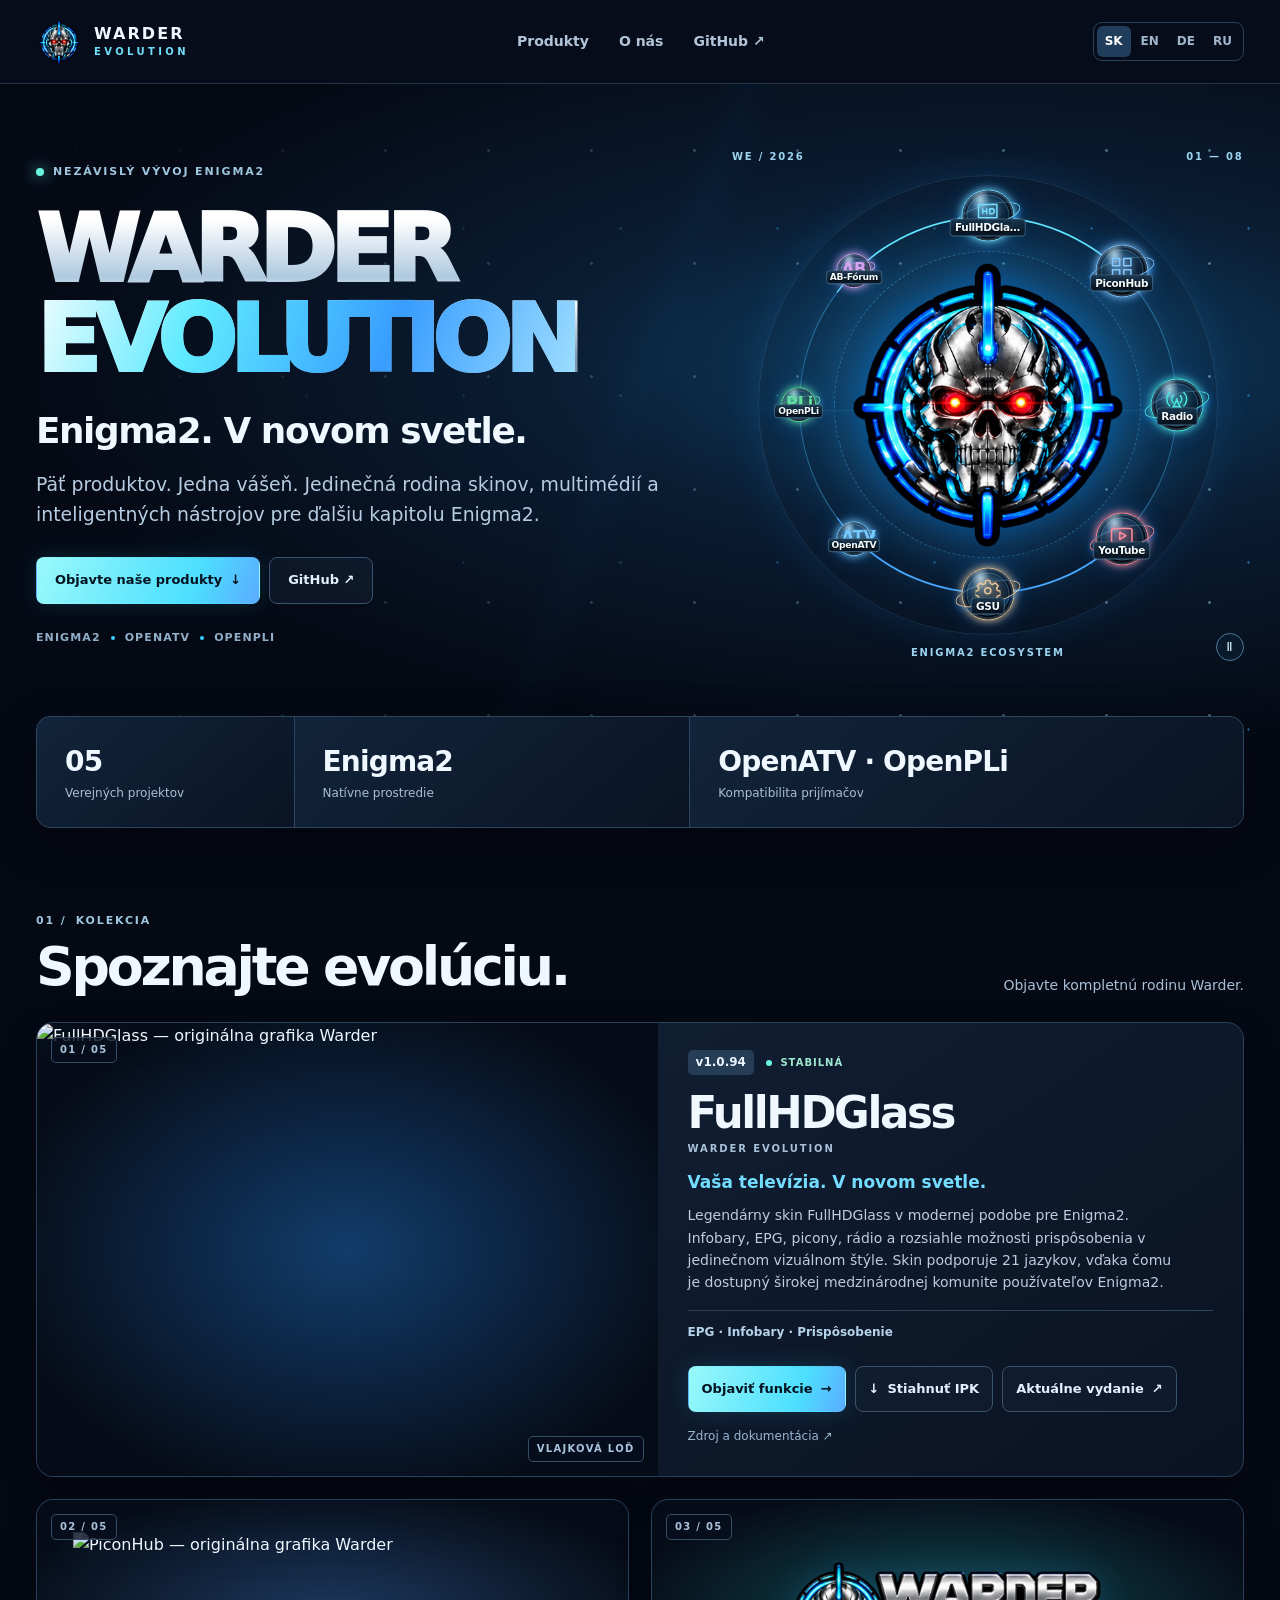
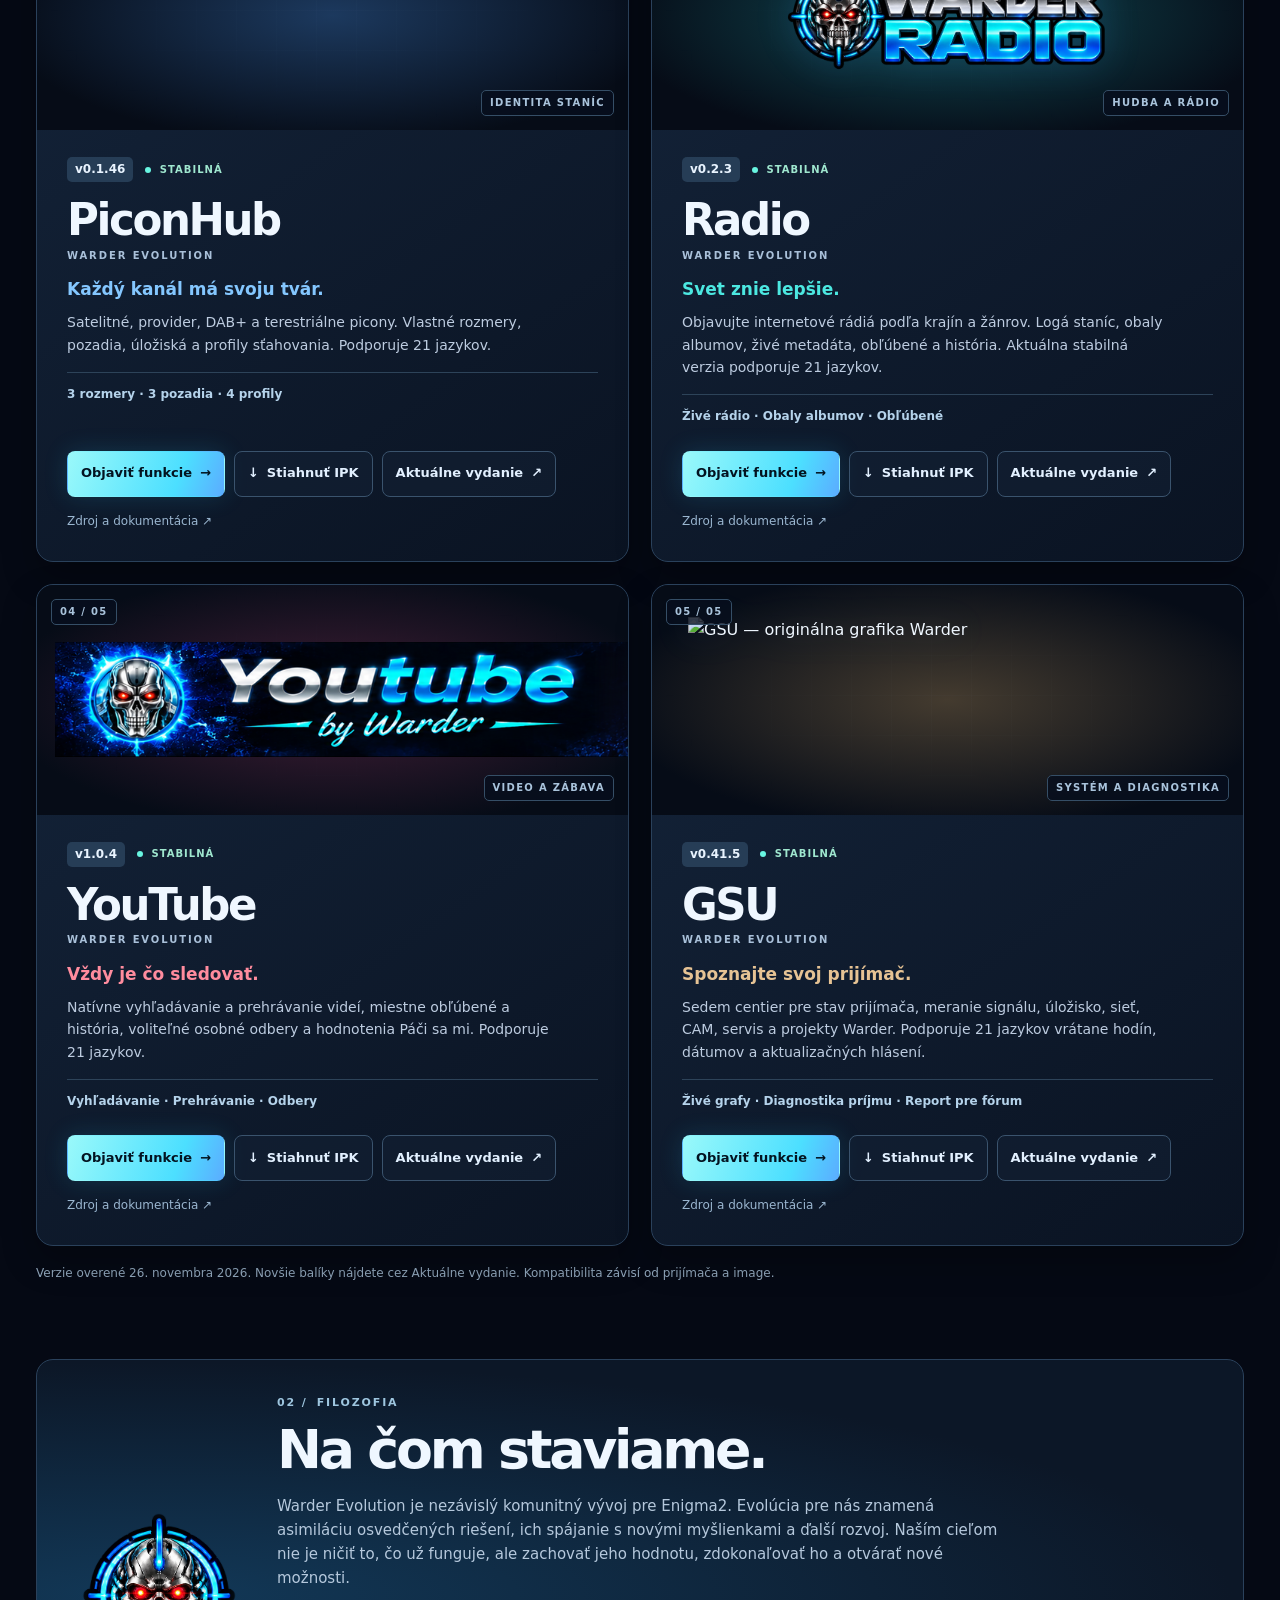
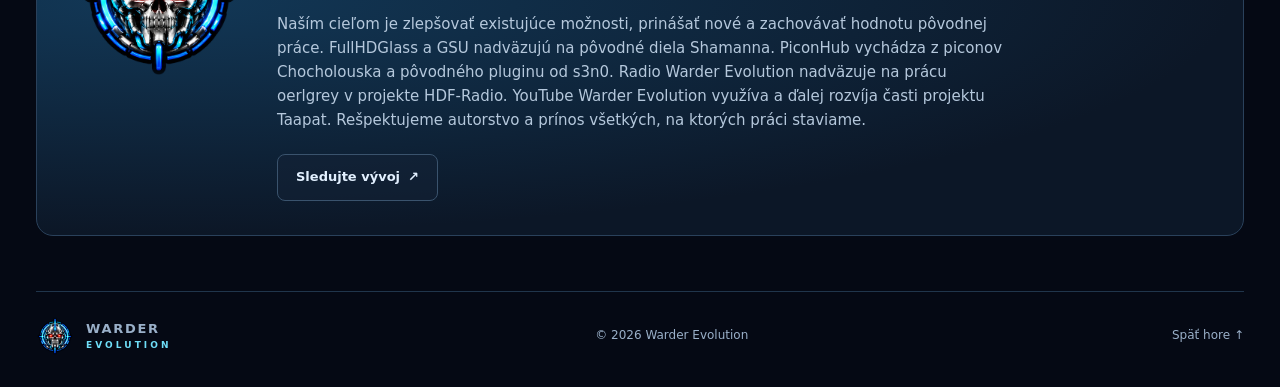
==== commit 3680edd4: "Serve the original Radio card artwork from the website after the repository cutover" ====
--- a/docs/index.html
+++ b/docs/index.html
@@ -3,6 +3,6 @@
 <body><a href="#main" class="skip"><span class="sk" lang="sk">Preskočiť na obsah</span><span class="en" lang="en" hidden>Skip to content</span><span class="de" lang="de" hidden>Zum Inhalt springen</span><span class="ru" lang="ru" hidden>Перейти к содержанию</span></a><header><nav class="shell nav" aria-label="Hlavná navigácia" data-aria-sk="Hlavná navigácia" data-aria-en="Main navigation" data-aria-de="Hauptnavigation" data-aria-ru="Главная навигация"><a class="brand" href="index.html"><img src="portal-art/skull.png?v=20261125-skull1" width="46" height="46" alt=""><span>WARDER<b>EVOLUTION</b></span></a><div class="nav-links"><a href="#products"><span class="sk" lang="sk">Produkty</span><span class="en" lang="en" hidden>Products</span><span class="de" lang="de" hidden>Produkte</span><span class="ru" lang="ru" hidden>Продукты</span></a><a href="#about"><span class="sk" lang="sk">O nás</span><span class="en" lang="en" hidden>About</span><span class="de" lang="de" hidden>Über uns</span><span class="ru" lang="ru" hidden>О нас</span></a><a href="https://github.com/Evolution-by-Warder">GitHub ↗</a></div><div class="languages" role="group" aria-label="Jazyk" data-aria-sk="Jazyk" data-aria-en="Language" data-aria-de="Sprache" data-aria-ru="Язык"><button data-lang="sk" lang="sk" aria-label="Slovenčina" aria-pressed="true">SK</button><button data-lang="en" lang="en" aria-label="English" aria-pressed="false">EN</button><button data-lang="de" lang="de" aria-label="Deutsch" aria-pressed="false">DE</button><button data-lang="ru" lang="ru" aria-label="Русский" aria-pressed="false">RU</button></div></nav></header>
 <main id="main"><section class="hero"><div class="shell hero-inner"><div class="hero-copy"><div class="eyebrow"><i></i><span class="sk" lang="sk">NEZÁVISLÝ VÝVOJ ENIGMA2</span><span class="en" lang="en" hidden>INDEPENDENT ENIGMA2 DEVELOPMENT</span><span class="de" lang="de" hidden>UNABHÄNGIGE ENIGMA2-ENTWICKLUNG</span><span class="ru" lang="ru" hidden>НЕЗАВИСИМАЯ РАЗРАБОТКА ENIGMA2</span></div><h1>WARDER<br><span>EVOLUTION</span></h1><h2><span class="sk" lang="sk">Enigma2. V novom svetle.</span><span class="en" lang="en" hidden>Enigma2. Reimagined.</span><span class="de" lang="de" hidden>Enigma2. Neu gedacht.</span><span class="ru" lang="ru" hidden>Enigma2. Новый взгляд.</span></h2><p><span class="sk" lang="sk">Päť produktov. Jedna vášeň. Jedinečná rodina skinov, multimédií a inteligentných nástrojov pre ďalšiu kapitolu Enigma2.</span><span class="en" lang="en" hidden>Five products. One passion. A distinctive family of skins, entertainment and intelligent receiver tools for the next chapter of Enigma2.</span><span class="de" lang="de" hidden>Fünf Produkte. Eine Leidenschaft. Eine einzigartige Familie aus Skins, Unterhaltung und intelligenten Receiver-Werkzeugen für das nächste Kapitel von Enigma2.</span><span class="ru" lang="ru" hidden>Пять продуктов. Одна страсть. Уникальное семейство скинов, мультимедийных решений и умных инструментов для новой главы Enigma2.</span></p><div class="actions"><a class="btn primary" href="#products"><span class="sk" lang="sk">Objavte naše produkty</span><span class="en" lang="en" hidden>Explore the ecosystem</span><span class="de" lang="de" hidden>Das Ökosystem entdecken</span><span class="ru" lang="ru" hidden>Откройте для себя экосистему</span> ↓</a><a class="btn ghost" href="https://github.com/Evolution-by-Warder">GitHub ↗</a></div><div class="hero-platforms">ENIGMA2 <span></span> OPENATV <span></span> OPENPLI</div></div><div class="hero-visual"><div class="orbit o1"></div><div class="orbit o2"></div><div class="orbit o3"></div><div class="energy"></div><img class="skull" src="portal-art/skull.png?v=20261125-skull1" alt="" width="425" height="445"><span class="coord c1">WE / 2026</span><span class="coord c2">01 — 08</span><span class="coord c3">ENIGMA2 ECOSYSTEM</span><div class="beam"></div><template id="community-planets" data-target-count="8"><a href="https://www.opena.tv/" data-symbol="ATV" data-color="#76caff">OpenATV</a><a href="https://www.openpli.org/" data-symbol="PLi" data-color="#64dfa2">OpenPLi</a><a href="https://www.ab-forum.info/" data-symbol="AB" data-color="#d5a3ef">AB-Fórum</a></template><div class="planet-track" hidden></div><button class="orbit-toggle" type="button" hidden aria-label="Pozastaviť obeh planét">Ⅱ</button></div></div></section>
 <div class="shell stats"><div><strong>05</strong><span><span class="sk" lang="sk">Verejných projektov</span><span class="en" lang="en" hidden>Public projects</span><span class="de" lang="de" hidden>Öffentliche Projekte</span><span class="ru" lang="ru" hidden>Открытые проекты</span></span></div><div><strong>Enigma2</strong><span><span class="sk" lang="sk">Natívne prostredie</span><span class="en" lang="en" hidden>Native experience</span><span class="de" lang="de" hidden>Native Benutzeroberfläche</span><span class="ru" lang="ru" hidden>Нативный интерфейс</span></span></div><div><strong>OpenATV · OpenPLi</strong><span><span class="sk" lang="sk">Kompatibilita prijímačov</span><span class="en" lang="en" hidden>Receiver compatibility</span><span class="de" lang="de" hidden>Receiver-Kompatibilität</span><span class="ru" lang="ru" hidden>Совместимость ресиверов</span></span></div></div>
-<section class="shell catalog" id="products"><div class="section-heading"><div><div class="eyebrow">01 / <span class="sk" lang="sk">KOLEKCIA</span><span class="en" lang="en" hidden>THE COLLECTION</span><span class="de" lang="de" hidden>DIE KOLLEKTION</span><span class="ru" lang="ru" hidden>КОЛЛЕКЦИЯ</span></div><h2><span class="sk" lang="sk">Spoznajte evolúciu.</span><span class="en" lang="en" hidden>Meet the evolution.</span><span class="de" lang="de" hidden>Entdecken Sie die Evolution.</span><span class="ru" lang="ru" hidden>Познакомьтесь с эволюцией.</span></h2></div><p><span class="sk" lang="sk">Objavte kompletnú rodinu Warder.</span><span class="en" lang="en" hidden>Discover the complete Warder family.</span><span class="de" lang="de" hidden>Entdecken Sie die gesamte Warder-Familie.</span><span class="ru" lang="ru" hidden>Откройте для себя всё семейство Warder.</span></p></div><div class="products"><article class="product glass" id="glass" data-planet-icon="display"><div class="art"><span class="number">01 / 05</span><img src="https://raw.githubusercontent.com/Evolution-by-Warder/FullHDGlass-Warder-Evolution/08b5e6fe2870d8d6908b780c7a31ac18046da009/source/package-root/usr/share/enigma2/hd_glass17/prev.png" alt="FullHDGlass — originálna grafika Warder" data-alt-sk="FullHDGlass — originálna grafika Warder" data-alt-en="FullHDGlass — original Warder product artwork" data-alt-de="FullHDGlass — Originalgrafik von Warder" data-alt-ru="FullHDGlass — оригинальная графика Warder" ><span class="art-type"><span class="sk" lang="sk">VLAJKOVÁ LOĎ</span><span class="en" lang="en" hidden>THE FLAGSHIP</span><span class="de" lang="de" hidden>DAS FLAGGSCHIFF</span><span class="ru" lang="ru" hidden>ФЛАГМАН</span></span></div><div class="product-copy"><div class="meta"><span class="ver">v1.0.94</span><span class="status"><i></i> <span class="sk" lang="sk">STABILNÁ</span><span class="en" lang="en" hidden>STABLE</span><span class="de" lang="de" hidden>STABIL</span><span class="ru" lang="ru" hidden>СТАБИЛЬНАЯ</span></span></div><h3><a class="product-card-link" href="fullhdglass.html">FullHDGlass<small>WARDER EVOLUTION</small></a></h3><h4><span class="sk" lang="sk">Vaša televízia. V novom svetle.</span><span class="en" lang="en" hidden>Your television. Reimagined.</span><span class="de" lang="de" hidden>Ihr Fernsehen. Neu gedacht.</span><span class="ru" lang="ru" hidden>Ваше телевидение. Новый взгляд.</span></h4><p><span class="sk" lang="sk">Legendárny skin FullHDGlass v modernej podobe pre Enigma2. Infobary, EPG, picony, rádio a rozsiahle možnosti prispôsobenia v jedinečnom vizuálnom štýle. Skin podporuje 21 jazykov, vďaka čomu je dostupný širokej medzinárodnej komunite používateľov Enigma2.</span><span class="en" lang="en" hidden>The legendary FullHDGlass skin, evolved for modern Enigma2. Infobars, EPG, picons, radio and extensive personalisation in one distinctive visual experience. The skin supports 21 languages, making it accessible to the international Enigma2 community.</span><span class="de" lang="de" hidden>Der legendäre FullHDGlass-Skin, weiterentwickelt für modernes Enigma2. Infoleisten, EPG, Picons, Radio und umfangreiche Personalisierung in einem unverwechselbaren Design. Der Skin unterstützt 21 Sprachen und ist damit für die internationale Enigma2-Community zugänglich.</span><span class="ru" lang="ru" hidden>Легендарный скин FullHDGlass, обновлённый для современной Enigma2. Инфобары, EPG, пиконы, радио и широкие возможности персонализации в едином узнаваемом стиле. Скин поддерживает 21 язык и доступен международному сообществу Enigma2.</span></p><div class="features"><span class="sk" lang="sk">EPG · Infobary · Prispôsobenie</span><span class="en" lang="en" hidden>EPG · Infobars · Personalisation</span><span class="de" lang="de" hidden>EPG · Infoleisten · Personalisierung</span><span class="ru" lang="ru" hidden>EPG · Инфобары · Персонализация</span></div><div class="actions"><a class="btn primary" href="fullhdglass.html"><span class="sk" lang="sk">Objaviť funkcie</span><span class="en" lang="en" hidden>Discover features</span><span class="de" lang="de" hidden>Funktionen entdecken</span><span class="ru" lang="ru" hidden>Изучить возможности</span> →</a><a class="btn ghost" href="https://github.com/Evolution-by-Warder/FullHDGlass-Warder-Evolution/releases/download/v1.0.94/enigma2-plugin-skins-fullhdglass_1.0.94_all.ipk">↓ <span class="sk" lang="sk">Stiahnuť IPK</span><span class="en" lang="en" hidden>Download IPK</span><span class="de" lang="de" hidden>IPK herunterladen</span><span class="ru" lang="ru" hidden>Скачать IPK</span></a><a class="btn ghost" href="https://github.com/Evolution-by-Warder/FullHDGlass-Warder-Evolution/releases/latest"><span class="sk" lang="sk">Aktuálne vydanie</span><span class="en" lang="en" hidden>Latest release</span><span class="de" lang="de" hidden>Neueste Version</span><span class="ru" lang="ru" hidden>Последняя версия</span> ↗</a></div><div class="details"><a href="https://github.com/Evolution-by-Warder/FullHDGlass-Warder-Evolution"><span class="sk" lang="sk">Zdroj a dokumentácia</span><span class="en" lang="en" hidden>Source &amp; documentation</span><span class="de" lang="de" hidden>Quellcode und Dokumentation</span><span class="ru" lang="ru" hidden>Исходный код и документация</span> ↗</a></div></div></article><article class="product picon" id="picon" data-planet-icon="grid"><div class="art"><span class="number">02 / 05</span><img src="https://raw.githubusercontent.com/Evolution-by-Warder/PiconHub-Warder-Evolution/36c2ee583a073f28aa134f26f960556ee0585b25/plugin/artwork/templates/warder-brand/piconhub-master.png" alt="PiconHub — originálna grafika Warder" data-alt-sk="PiconHub — originálna grafika Warder" data-alt-en="PiconHub — original Warder product artwork" data-alt-de="PiconHub — Originalgrafik von Warder" data-alt-ru="PiconHub — оригинальная графика Warder" loading="lazy"><span class="art-type"><span class="sk" lang="sk">IDENTITA STANÍC</span><span class="en" lang="en" hidden>CHANNEL IDENTITY</span><span class="de" lang="de" hidden>SENDERIDENTITÄT</span><span class="ru" lang="ru" hidden>СТИЛЬ КАНАЛОВ</span></span></div><div class="product-copy"><div class="meta"><span class="ver">v0.1.46</span><span class="status"><i></i> <span class="sk" lang="sk">STABILNÁ</span><span class="en" lang="en" hidden>STABLE</span><span class="de" lang="de" hidden>STABIL</span><span class="ru" lang="ru" hidden>СТАБИЛЬНАЯ</span></span></div><h3><a class="product-card-link" href="piconhub.html">PiconHub<small>WARDER EVOLUTION</small></a></h3><h4><span class="sk" lang="sk">Každý kanál má svoju tvár.</span><span class="en" lang="en" hidden>Every channel has a face.</span><span class="de" lang="de" hidden>Jeder Sender hat ein Gesicht.</span><span class="ru" lang="ru" hidden>У каждого канала своё лицо.</span></h4><p><span class="sk" lang="sk">Satelitné, provider, DAB+ a terestriálne picony. Vlastné rozmery, pozadia, úložiská a profily sťahovania. Podporuje 21 jazykov.</span><span class="en" lang="en" hidden>Satellite, provider, DAB+ and terrestrial picons. Choose your dimensions, backgrounds, storage and download profiles. Supports 21 languages.</span><span class="de" lang="de" hidden>Satelliten-, Anbieter-, DAB+- und terrestrische Picons. Wählen Sie Größen, Hintergründe, Speicherort und Downloadprofile. Unterstützt 21 Sprachen.</span><span class="ru" lang="ru" hidden>Спутниковые, провайдерские, DAB+ и эфирные пиконы. Выбирайте размеры, фоны, место хранения и профили загрузки. Поддерживает 21 язык.</span></p><div class="features"><span class="sk" lang="sk">3 rozmery · 3 pozadia · 4 profily</span><span class="en" lang="en" hidden>3 sizes · 3 backgrounds · 4 profiles</span><span class="de" lang="de" hidden>3 Größen · 3 Hintergründe · 4 Profile</span><span class="ru" lang="ru" hidden>3 размера · 3 фона · 4 профиля</span></div><div class="actions"><a class="btn primary" href="piconhub.html"><span class="sk" lang="sk">Objaviť funkcie</span><span class="en" lang="en" hidden>Discover features</span><span class="de" lang="de" hidden>Funktionen entdecken</span><span class="ru" lang="ru" hidden>Изучить возможности</span> →</a><a class="btn ghost" href="https://github.com/Evolution-by-Warder/PiconHub-Warder-Evolution/releases/download/v0.1.46/enigma2-plugin-extensions-piconhub_0.1.46_all.ipk">↓ <span class="sk" lang="sk">Stiahnuť IPK</span><span class="en" lang="en" hidden>Download IPK</span><span class="de" lang="de" hidden>IPK herunterladen</span><span class="ru" lang="ru" hidden>Скачать IPK</span></a><a class="btn ghost" href="https://github.com/Evolution-by-Warder/PiconHub-Warder-Evolution/releases/latest"><span class="sk" lang="sk">Aktuálne vydanie</span><span class="en" lang="en" hidden>Latest release</span><span class="de" lang="de" hidden>Neueste Version</span><span class="ru" lang="ru" hidden>Последняя версия</span> ↗</a></div><div class="details"><a href="https://github.com/Evolution-by-Warder/PiconHub-Warder-Evolution"><span class="sk" lang="sk">Zdroj a dokumentácia</span><span class="en" lang="en" hidden>Source &amp; documentation</span><span class="de" lang="de" hidden>Quellcode und Dokumentation</span><span class="ru" lang="ru" hidden>Исходный код и документация</span> ↗</a></div></div></article><article class="product radio" id="radio" data-planet-icon="radio"><div class="art"><span class="number">03 / 05</span><img src="https://raw.githubusercontent.com/Evolution-by-Warder/Radio-Warder-Evolution/0c540f72bbe47e8ba2020b6e7ecff64c8a9edb44/src/WarderRadio/artwork/warder-radio-logo.png" alt="Radio — originálna grafika Warder" data-alt-sk="Radio — originálna grafika Warder" data-alt-en="Radio — original Warder product artwork" data-alt-de="Radio — Originalgrafik von Warder" data-alt-ru="Radio — оригинальная графика Warder" loading="lazy"><span class="art-type"><span class="sk" lang="sk">HUDBA A RÁDIO</span><span class="en" lang="en" hidden>MUSIC &amp; RADIO</span><span class="de" lang="de" hidden>MUSIK UND RADIO</span><span class="ru" lang="ru" hidden>МУЗЫКА И РАДИО</span></span></div><div class="product-copy"><div class="meta"><span class="ver">v0.2.3</span><span class="status"><i></i> <span class="sk" lang="sk">STABILNÁ</span><span class="en" lang="en" hidden>STABLE</span><span class="de" lang="de" hidden>STABIL</span><span class="ru" lang="ru" hidden>СТАБИЛЬНАЯ</span></span></div><h3><a class="product-card-link" href="radio.html">Radio<small>WARDER EVOLUTION</small></a></h3><h4><span class="sk" lang="sk">Svet znie lepšie.</span><span class="en" lang="en" hidden>The world sounds better.</span><span class="de" lang="de" hidden>Die Welt klingt besser.</span><span class="ru" lang="ru" hidden>Мир звучит лучше.</span></h4><p><span class="sk" lang="sk">Objavujte internetové rádiá podľa krajín a žánrov. Logá staníc, obaly albumov, živé metadáta, obľúbené a história. Aktuálna stabilná verzia podporuje 21 jazykov.</span><span class="en" lang="en" hidden>Discover internet radio by country and genre, with station logos, album artwork, live metadata, favourites and history. The current stable version supports 21 languages.</span><span class="de" lang="de" hidden>Entdecken Sie Internetradio nach Land und Genre, mit Senderlogos, Albumcovern, Live-Metadaten, Favoriten und Verlauf. Die aktuelle stabile Version unterstützt 21 Sprachen.</span><span class="ru" lang="ru" hidden>Открывайте интернет-радио по странам и жанрам, с логотипами станций, обложками альбомов, метаданными, избранным и историей. Текущая стабильная версия поддерживает 21 язык.</span></p><div class="features"><span class="sk" lang="sk">Živé rádio · Obaly albumov · Obľúbené</span><span class="en" lang="en" hidden>Live radio · Album artwork · Favourites</span><span class="de" lang="de" hidden>Live-Radio · Albumcover · Favoriten</span><span class="ru" lang="ru" hidden>Радио · Обложки альбомов · Избранное</span></div><div class="actions"><a class="btn primary" href="radio.html"><span class="sk" lang="sk">Objaviť funkcie</span><span class="en" lang="en" hidden>Discover features</span><span class="de" lang="de" hidden>Funktionen entdecken</span><span class="ru" lang="ru" hidden>Изучить возможности</span> →</a><a class="btn ghost" href="https://github.com/Evolution-by-Warder/Radio-Warder-Evolution/releases/download/warder-radio-v0.2.3/enigma2-plugin-extensions-radio-warder-evolution_0.2.3_all.ipk">↓ <span class="sk" lang="sk">Stiahnuť IPK</span><span class="en" lang="en" hidden>Download IPK</span><span class="de" lang="de" hidden>IPK herunterladen</span><span class="ru" lang="ru" hidden>Скачать IPK</span></a><a class="btn ghost" href="https://github.com/Evolution-by-Warder/Radio-Warder-Evolution/releases/latest"><span class="sk" lang="sk">Aktuálne vydanie</span><span class="en" lang="en" hidden>Latest release</span><span class="de" lang="de" hidden>Neueste Version</span><span class="ru" lang="ru" hidden>Последняя версия</span> ↗</a></div><div class="details"><a href="https://github.com/Evolution-by-Warder/Radio-Warder-Evolution"><span class="sk" lang="sk">Zdroj a dokumentácia</span><span class="en" lang="en" hidden>Source &amp; documentation</span><span class="de" lang="de" hidden>Quellcode und Dokumentation</span><span class="ru" lang="ru" hidden>Исходный код и документация</span> ↗</a></div></div></article><article class="product youtube" id="youtube" data-planet-icon="play"><div class="art"><span class="number">04 / 05</span><img src="portal-art/youtube-header.png" alt="YouTube — originálna grafika Warder" data-alt-sk="YouTube — originálna grafika Warder" data-alt-en="YouTube — original Warder product artwork" data-alt-de="YouTube — Originalgrafik von Warder" data-alt-ru="YouTube — оригинальная графика Warder" loading="lazy"><span class="art-type"><span class="sk" lang="sk">VIDEO A ZÁBAVA</span><span class="en" lang="en" hidden>VIDEO &amp; ENTERTAINMENT</span><span class="de" lang="de" hidden>VIDEO UND UNTERHALTUNG</span><span class="ru" lang="ru" hidden>ВИДЕО И РАЗВЛЕЧЕНИЯ</span></span></div><div class="product-copy"><div class="meta"><span class="ver">v1.0.4</span><span class="status"><i></i> <span class="sk" lang="sk">STABILNÁ</span><span class="en" lang="en" hidden>STABLE</span><span class="de" lang="de" hidden>STABIL</span><span class="ru" lang="ru" hidden>СТАБИЛЬНАЯ</span></span></div><h3><a class="product-card-link" href="youtube-warder.html">YouTube<small>WARDER EVOLUTION</small></a></h3><h4><span class="sk" lang="sk">Vždy je čo sledovať.</span><span class="en" lang="en" hidden>More to watch.</span><span class="de" lang="de" hidden>Mehr zu sehen.</span><span class="ru" lang="ru" hidden>Больше интересных видео.</span></h4><p><span class="sk" lang="sk">Natívne vyhľadávanie a prehrávanie videí, miestne obľúbené a história, voliteľné osobné odbery a hodnotenia Páči sa mi. Podporuje 21 jazykov.</span><span class="en" lang="en" hidden>Native video search and playback, local favourites and history, optional personal subscriptions and Likes. Supports 21 languages.</span><span class="de" lang="de" hidden>Native Videosuche und Wiedergabe, lokale Favoriten und Verlauf sowie optionale persönliche Abos und Likes. Unterstützt 21 Sprachen.</span><span class="ru" lang="ru" hidden>Нативный поиск и воспроизведение видео, локальное избранное и история, опциональные личные подписки и отметки «Нравится». Поддерживает 21 язык.</span></p><div class="features"><span class="sk" lang="sk">Vyhľadávanie · Prehrávanie · Odbery</span><span class="en" lang="en" hidden>Video search · Native playback · Subscriptions</span><span class="de" lang="de" hidden>Videosuche · Native Wiedergabe · Abos</span><span class="ru" lang="ru" hidden>Поиск видео · Нативное воспроизведение · Подписки</span></div><div class="actions"><a class="btn primary" href="youtube-warder.html"><span class="sk" lang="sk">Objaviť funkcie</span><span class="en" lang="en" hidden>Discover features</span><span class="de" lang="de" hidden>Funktionen entdecken</span><span class="ru" lang="ru" hidden>Изучить возможности</span> →</a><a class="btn ghost" href="https://github.com/Evolution-by-Warder/YouTube-Warder-Evolution/releases/download/youtube-warder-v1.0.4/enigma2-plugin-extensions-youtube-warder-evolution_1.0.4_all.ipk">↓ <span class="sk" lang="sk">Stiahnuť IPK</span><span class="en" lang="en" hidden>Download IPK</span><span class="de" lang="de" hidden>IPK herunterladen</span><span class="ru" lang="ru" hidden>Скачать IPK</span></a><a class="btn ghost" href="https://github.com/Evolution-by-Warder/YouTube-Warder-Evolution/releases/latest"><span class="sk" lang="sk">Aktuálne vydanie</span><span class="en" lang="en" hidden>Latest release</span><span class="de" lang="de" hidden>Neueste Version</span><span class="ru" lang="ru" hidden>Последняя версия</span> ↗</a></div><div class="details"><a href="https://github.com/Evolution-by-Warder/YouTube-Warder-Evolution"><span class="sk" lang="sk">Zdroj a dokumentácia</span><span class="en" lang="en" hidden>Source &amp; documentation</span><span class="de" lang="de" hidden>Quellcode und Dokumentation</span><span class="ru" lang="ru" hidden>Исходный код и документация</span> ↗</a></div></div></article><article class="product gsu" id="gsu" data-planet-icon="gear"><div class="art"><span class="number">05 / 05</span><img src="https://raw.githubusercontent.com/Evolution-by-Warder/GSU-Warder-Evolution/b173e1cdf7eb30d11821129ba3a0d14971813d76/plugin/artwork/warder-plugin-master.png" alt="GSU — originálna grafika Warder" data-alt-sk="GSU — originálna grafika Warder" data-alt-en="GSU — original Warder product artwork" data-alt-de="GSU — Originalgrafik von Warder" data-alt-ru="GSU — оригинальная графика Warder" loading="lazy"><span class="art-type"><span class="sk" lang="sk">SYSTÉM A DIAGNOSTIKA</span><span class="en" lang="en" hidden>SYSTEM &amp; DIAGNOSTICS</span><span class="de" lang="de" hidden>SYSTEM UND DIAGNOSE</span><span class="ru" lang="ru" hidden>СИСТЕМА И ДИАГНОСТИКА</span></span></div><div class="product-copy"><div class="meta"><span class="ver">v0.41.5</span><span class="status"><i></i> <span class="sk" lang="sk">STABILNÁ</span><span class="en" lang="en" hidden>STABLE</span><span class="de" lang="de" hidden>STABIL</span><span class="ru" lang="ru" hidden>СТАБИЛЬНАЯ</span></span></div><h3><a class="product-card-link" href="gsu.html">GSU<small>WARDER EVOLUTION</small></a></h3><h4><span class="sk" lang="sk">Spoznajte svoj prijímač.</span><span class="en" lang="en" hidden>Know your receiver.</span><span class="de" lang="de" hidden>Lernen Sie Ihren Receiver kennen.</span><span class="ru" lang="ru" hidden>Узнайте свой ресивер.</span></h4><p><span class="sk" lang="sk">Sedem centier pre stav prijímača, meranie signálu, úložisko, sieť, CAM, servis a projekty Warder. Podporuje 21 jazykov vrátane hodín, dátumov a aktualizačných hlásení.</span><span class="en" lang="en" hidden>Seven centres cover receiver health, signal, storage, network, CAM, service and Warder projects. Supports 21 languages, including clocks, dates and update messages.</span><span class="de" lang="de" hidden>Sieben Bereiche bündeln Gerätestatus, Signal, Speicher, Netzwerk, CAM, Service und die Warder-Projekte. Unterstützt 21 Sprachen einschließlich Uhrzeit, Datum und Update-Meldungen.</span><span class="ru" lang="ru" hidden>Семь центров объединяют состояние ресивера, сигнал, накопители, сеть, CAM, сервис и проекты Warder. Поддерживает 21 язык, включая часы, даты и сообщения об обновлении.</span></p><div class="features"><span class="sk" lang="sk">Živé grafy · Diagnostika príjmu · Report pre fórum</span><span class="en" lang="en" hidden>Live graphs · Reception diagnostics · Forum report</span><span class="de" lang="de" hidden>Live-Diagramme · Empfangsdiagnose · Forenbericht</span><span class="ru" lang="ru" hidden>Графики · Диагностика приёма · Отчёт для форума</span></div><div class="actions"><a class="btn primary" href="gsu.html"><span class="sk" lang="sk">Objaviť funkcie</span><span class="en" lang="en" hidden>Discover features</span><span class="de" lang="de" hidden>Funktionen entdecken</span><span class="ru" lang="ru" hidden>Изучить возможности</span> →</a><a class="btn ghost" href="https://github.com/Evolution-by-Warder/GSU-Warder-Evolution/releases/download/v0.41.5/enigma2-plugin-extensions-gsu_0.41.5_all.ipk">↓ <span class="sk" lang="sk">Stiahnuť IPK</span><span class="en" lang="en" hidden>Download IPK</span><span class="de" lang="de" hidden>IPK herunterladen</span><span class="ru" lang="ru" hidden>Скачать IPK</span></a><a class="btn ghost" href="https://github.com/Evolution-by-Warder/GSU-Warder-Evolution/releases/latest"><span class="sk" lang="sk">Aktuálne vydanie</span><span class="en" lang="en" hidden>Latest release</span><span class="de" lang="de" hidden>Neueste Version</span><span class="ru" lang="ru" hidden>Последняя версия</span> ↗</a></div><div class="details"><a href="https://github.com/Evolution-by-Warder/GSU-Warder-Evolution"><span class="sk" lang="sk">Zdroj a dokumentácia</span><span class="en" lang="en" hidden>Source &amp; documentation</span><span class="de" lang="de" hidden>Quellcode und Dokumentation</span><span class="ru" lang="ru" hidden>Исходный код и документация</span> ↗</a></div></div></article></div><p class="snapshot"><span class="sk" lang="sk">Verzie overené 26. novembra 2026. Novšie balíky nájdete cez Aktuálne vydanie. Kompatibilita závisí od prijímača a image.</span><span class="en" lang="en" hidden>Versions verified 26 November 2026. Use Latest release to find newer builds. Compatibility depends on your receiver and image.</span><span class="de" lang="de" hidden>Versionen geprüft am 26. November 2026. Neuere Builds finden Sie unter Neueste Version. Die Kompatibilität hängt von Receiver und Image ab.</span><span class="ru" lang="ru" hidden>Версии проверены 26 ноября 2026 г. Новые сборки доступны по ссылке «Последняя версия». Совместимость зависит от ресивера и образа.</span></p></section>
+<section class="shell catalog" id="products"><div class="section-heading"><div><div class="eyebrow">01 / <span class="sk" lang="sk">KOLEKCIA</span><span class="en" lang="en" hidden>THE COLLECTION</span><span class="de" lang="de" hidden>DIE KOLLEKTION</span><span class="ru" lang="ru" hidden>КОЛЛЕКЦИЯ</span></div><h2><span class="sk" lang="sk">Spoznajte evolúciu.</span><span class="en" lang="en" hidden>Meet the evolution.</span><span class="de" lang="de" hidden>Entdecken Sie die Evolution.</span><span class="ru" lang="ru" hidden>Познакомьтесь с эволюцией.</span></h2></div><p><span class="sk" lang="sk">Objavte kompletnú rodinu Warder.</span><span class="en" lang="en" hidden>Discover the complete Warder family.</span><span class="de" lang="de" hidden>Entdecken Sie die gesamte Warder-Familie.</span><span class="ru" lang="ru" hidden>Откройте для себя всё семейство Warder.</span></p></div><div class="products"><article class="product glass" id="glass" data-planet-icon="display"><div class="art"><span class="number">01 / 05</span><img src="https://raw.githubusercontent.com/Evolution-by-Warder/FullHDGlass-Warder-Evolution/08b5e6fe2870d8d6908b780c7a31ac18046da009/source/package-root/usr/share/enigma2/hd_glass17/prev.png" alt="FullHDGlass — originálna grafika Warder" data-alt-sk="FullHDGlass — originálna grafika Warder" data-alt-en="FullHDGlass — original Warder product artwork" data-alt-de="FullHDGlass — Originalgrafik von Warder" data-alt-ru="FullHDGlass — оригинальная графика Warder" ><span class="art-type"><span class="sk" lang="sk">VLAJKOVÁ LOĎ</span><span class="en" lang="en" hidden>THE FLAGSHIP</span><span class="de" lang="de" hidden>DAS FLAGGSCHIFF</span><span class="ru" lang="ru" hidden>ФЛАГМАН</span></span></div><div class="product-copy"><div class="meta"><span class="ver">v1.0.94</span><span class="status"><i></i> <span class="sk" lang="sk">STABILNÁ</span><span class="en" lang="en" hidden>STABLE</span><span class="de" lang="de" hidden>STABIL</span><span class="ru" lang="ru" hidden>СТАБИЛЬНАЯ</span></span></div><h3><a class="product-card-link" href="fullhdglass.html">FullHDGlass<small>WARDER EVOLUTION</small></a></h3><h4><span class="sk" lang="sk">Vaša televízia. V novom svetle.</span><span class="en" lang="en" hidden>Your television. Reimagined.</span><span class="de" lang="de" hidden>Ihr Fernsehen. Neu gedacht.</span><span class="ru" lang="ru" hidden>Ваше телевидение. Новый взгляд.</span></h4><p><span class="sk" lang="sk">Legendárny skin FullHDGlass v modernej podobe pre Enigma2. Infobary, EPG, picony, rádio a rozsiahle možnosti prispôsobenia v jedinečnom vizuálnom štýle. Skin podporuje 21 jazykov, vďaka čomu je dostupný širokej medzinárodnej komunite používateľov Enigma2.</span><span class="en" lang="en" hidden>The legendary FullHDGlass skin, evolved for modern Enigma2. Infobars, EPG, picons, radio and extensive personalisation in one distinctive visual experience. The skin supports 21 languages, making it accessible to the international Enigma2 community.</span><span class="de" lang="de" hidden>Der legendäre FullHDGlass-Skin, weiterentwickelt für modernes Enigma2. Infoleisten, EPG, Picons, Radio und umfangreiche Personalisierung in einem unverwechselbaren Design. Der Skin unterstützt 21 Sprachen und ist damit für die internationale Enigma2-Community zugänglich.</span><span class="ru" lang="ru" hidden>Легендарный скин FullHDGlass, обновлённый для современной Enigma2. Инфобары, EPG, пиконы, радио и широкие возможности персонализации в едином узнаваемом стиле. Скин поддерживает 21 язык и доступен международному сообществу Enigma2.</span></p><div class="features"><span class="sk" lang="sk">EPG · Infobary · Prispôsobenie</span><span class="en" lang="en" hidden>EPG · Infobars · Personalisation</span><span class="de" lang="de" hidden>EPG · Infoleisten · Personalisierung</span><span class="ru" lang="ru" hidden>EPG · Инфобары · Персонализация</span></div><div class="actions"><a class="btn primary" href="fullhdglass.html"><span class="sk" lang="sk">Objaviť funkcie</span><span class="en" lang="en" hidden>Discover features</span><span class="de" lang="de" hidden>Funktionen entdecken</span><span class="ru" lang="ru" hidden>Изучить возможности</span> →</a><a class="btn ghost" href="https://github.com/Evolution-by-Warder/FullHDGlass-Warder-Evolution/releases/download/v1.0.94/enigma2-plugin-skins-fullhdglass_1.0.94_all.ipk">↓ <span class="sk" lang="sk">Stiahnuť IPK</span><span class="en" lang="en" hidden>Download IPK</span><span class="de" lang="de" hidden>IPK herunterladen</span><span class="ru" lang="ru" hidden>Скачать IPK</span></a><a class="btn ghost" href="https://github.com/Evolution-by-Warder/FullHDGlass-Warder-Evolution/releases/latest"><span class="sk" lang="sk">Aktuálne vydanie</span><span class="en" lang="en" hidden>Latest release</span><span class="de" lang="de" hidden>Neueste Version</span><span class="ru" lang="ru" hidden>Последняя версия</span> ↗</a></div><div class="details"><a href="https://github.com/Evolution-by-Warder/FullHDGlass-Warder-Evolution"><span class="sk" lang="sk">Zdroj a dokumentácia</span><span class="en" lang="en" hidden>Source &amp; documentation</span><span class="de" lang="de" hidden>Quellcode und Dokumentation</span><span class="ru" lang="ru" hidden>Исходный код и документация</span> ↗</a></div></div></article><article class="product picon" id="picon" data-planet-icon="grid"><div class="art"><span class="number">02 / 05</span><img src="https://raw.githubusercontent.com/Evolution-by-Warder/PiconHub-Warder-Evolution/36c2ee583a073f28aa134f26f960556ee0585b25/plugin/artwork/templates/warder-brand/piconhub-master.png" alt="PiconHub — originálna grafika Warder" data-alt-sk="PiconHub — originálna grafika Warder" data-alt-en="PiconHub — original Warder product artwork" data-alt-de="PiconHub — Originalgrafik von Warder" data-alt-ru="PiconHub — оригинальная графика Warder" loading="lazy"><span class="art-type"><span class="sk" lang="sk">IDENTITA STANÍC</span><span class="en" lang="en" hidden>CHANNEL IDENTITY</span><span class="de" lang="de" hidden>SENDERIDENTITÄT</span><span class="ru" lang="ru" hidden>СТИЛЬ КАНАЛОВ</span></span></div><div class="product-copy"><div class="meta"><span class="ver">v0.1.46</span><span class="status"><i></i> <span class="sk" lang="sk">STABILNÁ</span><span class="en" lang="en" hidden>STABLE</span><span class="de" lang="de" hidden>STABIL</span><span class="ru" lang="ru" hidden>СТАБИЛЬНАЯ</span></span></div><h3><a class="product-card-link" href="piconhub.html">PiconHub<small>WARDER EVOLUTION</small></a></h3><h4><span class="sk" lang="sk">Každý kanál má svoju tvár.</span><span class="en" lang="en" hidden>Every channel has a face.</span><span class="de" lang="de" hidden>Jeder Sender hat ein Gesicht.</span><span class="ru" lang="ru" hidden>У каждого канала своё лицо.</span></h4><p><span class="sk" lang="sk">Satelitné, provider, DAB+ a terestriálne picony. Vlastné rozmery, pozadia, úložiská a profily sťahovania. Podporuje 21 jazykov.</span><span class="en" lang="en" hidden>Satellite, provider, DAB+ and terrestrial picons. Choose your dimensions, backgrounds, storage and download profiles. Supports 21 languages.</span><span class="de" lang="de" hidden>Satelliten-, Anbieter-, DAB+- und terrestrische Picons. Wählen Sie Größen, Hintergründe, Speicherort und Downloadprofile. Unterstützt 21 Sprachen.</span><span class="ru" lang="ru" hidden>Спутниковые, провайдерские, DAB+ и эфирные пиконы. Выбирайте размеры, фоны, место хранения и профили загрузки. Поддерживает 21 язык.</span></p><div class="features"><span class="sk" lang="sk">3 rozmery · 3 pozadia · 4 profily</span><span class="en" lang="en" hidden>3 sizes · 3 backgrounds · 4 profiles</span><span class="de" lang="de" hidden>3 Größen · 3 Hintergründe · 4 Profile</span><span class="ru" lang="ru" hidden>3 размера · 3 фона · 4 профиля</span></div><div class="actions"><a class="btn primary" href="piconhub.html"><span class="sk" lang="sk">Objaviť funkcie</span><span class="en" lang="en" hidden>Discover features</span><span class="de" lang="de" hidden>Funktionen entdecken</span><span class="ru" lang="ru" hidden>Изучить возможности</span> →</a><a class="btn ghost" href="https://github.com/Evolution-by-Warder/PiconHub-Warder-Evolution/releases/download/v0.1.46/enigma2-plugin-extensions-piconhub_0.1.46_all.ipk">↓ <span class="sk" lang="sk">Stiahnuť IPK</span><span class="en" lang="en" hidden>Download IPK</span><span class="de" lang="de" hidden>IPK herunterladen</span><span class="ru" lang="ru" hidden>Скачать IPK</span></a><a class="btn ghost" href="https://github.com/Evolution-by-Warder/PiconHub-Warder-Evolution/releases/latest"><span class="sk" lang="sk">Aktuálne vydanie</span><span class="en" lang="en" hidden>Latest release</span><span class="de" lang="de" hidden>Neueste Version</span><span class="ru" lang="ru" hidden>Последняя версия</span> ↗</a></div><div class="details"><a href="https://github.com/Evolution-by-Warder/PiconHub-Warder-Evolution"><span class="sk" lang="sk">Zdroj a dokumentácia</span><span class="en" lang="en" hidden>Source &amp; documentation</span><span class="de" lang="de" hidden>Quellcode und Dokumentation</span><span class="ru" lang="ru" hidden>Исходный код и документация</span> ↗</a></div></div></article><article class="product radio" id="radio" data-planet-icon="radio"><div class="art"><span class="number">03 / 05</span><img src="portal-art/warder-radio-logo.png" alt="Radio — originálna grafika Warder" data-alt-sk="Radio — originálna grafika Warder" data-alt-en="Radio — original Warder product artwork" data-alt-de="Radio — Originalgrafik von Warder" data-alt-ru="Radio — оригинальная графика Warder" loading="lazy"><span class="art-type"><span class="sk" lang="sk">HUDBA A RÁDIO</span><span class="en" lang="en" hidden>MUSIC &amp; RADIO</span><span class="de" lang="de" hidden>MUSIK UND RADIO</span><span class="ru" lang="ru" hidden>МУЗЫКА И РАДИО</span></span></div><div class="product-copy"><div class="meta"><span class="ver">v0.2.3</span><span class="status"><i></i> <span class="sk" lang="sk">STABILNÁ</span><span class="en" lang="en" hidden>STABLE</span><span class="de" lang="de" hidden>STABIL</span><span class="ru" lang="ru" hidden>СТАБИЛЬНАЯ</span></span></div><h3><a class="product-card-link" href="radio.html">Radio<small>WARDER EVOLUTION</small></a></h3><h4><span class="sk" lang="sk">Svet znie lepšie.</span><span class="en" lang="en" hidden>The world sounds better.</span><span class="de" lang="de" hidden>Die Welt klingt besser.</span><span class="ru" lang="ru" hidden>Мир звучит лучше.</span></h4><p><span class="sk" lang="sk">Objavujte internetové rádiá podľa krajín a žánrov. Logá staníc, obaly albumov, živé metadáta, obľúbené a história. Aktuálna stabilná verzia podporuje 21 jazykov.</span><span class="en" lang="en" hidden>Discover internet radio by country and genre, with station logos, album artwork, live metadata, favourites and history. The current stable version supports 21 languages.</span><span class="de" lang="de" hidden>Entdecken Sie Internetradio nach Land und Genre, mit Senderlogos, Albumcovern, Live-Metadaten, Favoriten und Verlauf. Die aktuelle stabile Version unterstützt 21 Sprachen.</span><span class="ru" lang="ru" hidden>Открывайте интернет-радио по странам и жанрам, с логотипами станций, обложками альбомов, метаданными, избранным и историей. Текущая стабильная версия поддерживает 21 язык.</span></p><div class="features"><span class="sk" lang="sk">Živé rádio · Obaly albumov · Obľúbené</span><span class="en" lang="en" hidden>Live radio · Album artwork · Favourites</span><span class="de" lang="de" hidden>Live-Radio · Albumcover · Favoriten</span><span class="ru" lang="ru" hidden>Радио · Обложки альбомов · Избранное</span></div><div class="actions"><a class="btn primary" href="radio.html"><span class="sk" lang="sk">Objaviť funkcie</span><span class="en" lang="en" hidden>Discover features</span><span class="de" lang="de" hidden>Funktionen entdecken</span><span class="ru" lang="ru" hidden>Изучить возможности</span> →</a><a class="btn ghost" href="https://github.com/Evolution-by-Warder/Radio-Warder-Evolution/releases/download/warder-radio-v0.2.3/enigma2-plugin-extensions-radio-warder-evolution_0.2.3_all.ipk">↓ <span class="sk" lang="sk">Stiahnuť IPK</span><span class="en" lang="en" hidden>Download IPK</span><span class="de" lang="de" hidden>IPK herunterladen</span><span class="ru" lang="ru" hidden>Скачать IPK</span></a><a class="btn ghost" href="https://github.com/Evolution-by-Warder/Radio-Warder-Evolution/releases/latest"><span class="sk" lang="sk">Aktuálne vydanie</span><span class="en" lang="en" hidden>Latest release</span><span class="de" lang="de" hidden>Neueste Version</span><span class="ru" lang="ru" hidden>Последняя версия</span> ↗</a></div><div class="details"><a href="https://github.com/Evolution-by-Warder/Radio-Warder-Evolution"><span class="sk" lang="sk">Zdroj a dokumentácia</span><span class="en" lang="en" hidden>Source &amp; documentation</span><span class="de" lang="de" hidden>Quellcode und Dokumentation</span><span class="ru" lang="ru" hidden>Исходный код и документация</span> ↗</a></div></div></article><article class="product youtube" id="youtube" data-planet-icon="play"><div class="art"><span class="number">04 / 05</span><img src="portal-art/youtube-header.png" alt="YouTube — originálna grafika Warder" data-alt-sk="YouTube — originálna grafika Warder" data-alt-en="YouTube — original Warder product artwork" data-alt-de="YouTube — Originalgrafik von Warder" data-alt-ru="YouTube — оригинальная графика Warder" loading="lazy"><span class="art-type"><span class="sk" lang="sk">VIDEO A ZÁBAVA</span><span class="en" lang="en" hidden>VIDEO &amp; ENTERTAINMENT</span><span class="de" lang="de" hidden>VIDEO UND UNTERHALTUNG</span><span class="ru" lang="ru" hidden>ВИДЕО И РАЗВЛЕЧЕНИЯ</span></span></div><div class="product-copy"><div class="meta"><span class="ver">v1.0.4</span><span class="status"><i></i> <span class="sk" lang="sk">STABILNÁ</span><span class="en" lang="en" hidden>STABLE</span><span class="de" lang="de" hidden>STABIL</span><span class="ru" lang="ru" hidden>СТАБИЛЬНАЯ</span></span></div><h3><a class="product-card-link" href="youtube-warder.html">YouTube<small>WARDER EVOLUTION</small></a></h3><h4><span class="sk" lang="sk">Vždy je čo sledovať.</span><span class="en" lang="en" hidden>More to watch.</span><span class="de" lang="de" hidden>Mehr zu sehen.</span><span class="ru" lang="ru" hidden>Больше интересных видео.</span></h4><p><span class="sk" lang="sk">Natívne vyhľadávanie a prehrávanie videí, miestne obľúbené a história, voliteľné osobné odbery a hodnotenia Páči sa mi. Podporuje 21 jazykov.</span><span class="en" lang="en" hidden>Native video search and playback, local favourites and history, optional personal subscriptions and Likes. Supports 21 languages.</span><span class="de" lang="de" hidden>Native Videosuche und Wiedergabe, lokale Favoriten und Verlauf sowie optionale persönliche Abos und Likes. Unterstützt 21 Sprachen.</span><span class="ru" lang="ru" hidden>Нативный поиск и воспроизведение видео, локальное избранное и история, опциональные личные подписки и отметки «Нравится». Поддерживает 21 язык.</span></p><div class="features"><span class="sk" lang="sk">Vyhľadávanie · Prehrávanie · Odbery</span><span class="en" lang="en" hidden>Video search · Native playback · Subscriptions</span><span class="de" lang="de" hidden>Videosuche · Native Wiedergabe · Abos</span><span class="ru" lang="ru" hidden>Поиск видео · Нативное воспроизведение · Подписки</span></div><div class="actions"><a class="btn primary" href="youtube-warder.html"><span class="sk" lang="sk">Objaviť funkcie</span><span class="en" lang="en" hidden>Discover features</span><span class="de" lang="de" hidden>Funktionen entdecken</span><span class="ru" lang="ru" hidden>Изучить возможности</span> →</a><a class="btn ghost" href="https://github.com/Evolution-by-Warder/YouTube-Warder-Evolution/releases/download/youtube-warder-v1.0.4/enigma2-plugin-extensions-youtube-warder-evolution_1.0.4_all.ipk">↓ <span class="sk" lang="sk">Stiahnuť IPK</span><span class="en" lang="en" hidden>Download IPK</span><span class="de" lang="de" hidden>IPK herunterladen</span><span class="ru" lang="ru" hidden>Скачать IPK</span></a><a class="btn ghost" href="https://github.com/Evolution-by-Warder/YouTube-Warder-Evolution/releases/latest"><span class="sk" lang="sk">Aktuálne vydanie</span><span class="en" lang="en" hidden>Latest release</span><span class="de" lang="de" hidden>Neueste Version</span><span class="ru" lang="ru" hidden>Последняя версия</span> ↗</a></div><div class="details"><a href="https://github.com/Evolution-by-Warder/YouTube-Warder-Evolution"><span class="sk" lang="sk">Zdroj a dokumentácia</span><span class="en" lang="en" hidden>Source &amp; documentation</span><span class="de" lang="de" hidden>Quellcode und Dokumentation</span><span class="ru" lang="ru" hidden>Исходный код и документация</span> ↗</a></div></div></article><article class="product gsu" id="gsu" data-planet-icon="gear"><div class="art"><span class="number">05 / 05</span><img src="https://raw.githubusercontent.com/Evolution-by-Warder/GSU-Warder-Evolution/b173e1cdf7eb30d11821129ba3a0d14971813d76/plugin/artwork/warder-plugin-master.png" alt="GSU — originálna grafika Warder" data-alt-sk="GSU — originálna grafika Warder" data-alt-en="GSU — original Warder product artwork" data-alt-de="GSU — Originalgrafik von Warder" data-alt-ru="GSU — оригинальная графика Warder" loading="lazy"><span class="art-type"><span class="sk" lang="sk">SYSTÉM A DIAGNOSTIKA</span><span class="en" lang="en" hidden>SYSTEM &amp; DIAGNOSTICS</span><span class="de" lang="de" hidden>SYSTEM UND DIAGNOSE</span><span class="ru" lang="ru" hidden>СИСТЕМА И ДИАГНОСТИКА</span></span></div><div class="product-copy"><div class="meta"><span class="ver">v0.41.5</span><span class="status"><i></i> <span class="sk" lang="sk">STABILNÁ</span><span class="en" lang="en" hidden>STABLE</span><span class="de" lang="de" hidden>STABIL</span><span class="ru" lang="ru" hidden>СТАБИЛЬНАЯ</span></span></div><h3><a class="product-card-link" href="gsu.html">GSU<small>WARDER EVOLUTION</small></a></h3><h4><span class="sk" lang="sk">Spoznajte svoj prijímač.</span><span class="en" lang="en" hidden>Know your receiver.</span><span class="de" lang="de" hidden>Lernen Sie Ihren Receiver kennen.</span><span class="ru" lang="ru" hidden>Узнайте свой ресивер.</span></h4><p><span class="sk" lang="sk">Sedem centier pre stav prijímača, meranie signálu, úložisko, sieť, CAM, servis a projekty Warder. Podporuje 21 jazykov vrátane hodín, dátumov a aktualizačných hlásení.</span><span class="en" lang="en" hidden>Seven centres cover receiver health, signal, storage, network, CAM, service and Warder projects. Supports 21 languages, including clocks, dates and update messages.</span><span class="de" lang="de" hidden>Sieben Bereiche bündeln Gerätestatus, Signal, Speicher, Netzwerk, CAM, Service und die Warder-Projekte. Unterstützt 21 Sprachen einschließlich Uhrzeit, Datum und Update-Meldungen.</span><span class="ru" lang="ru" hidden>Семь центров объединяют состояние ресивера, сигнал, накопители, сеть, CAM, сервис и проекты Warder. Поддерживает 21 язык, включая часы, даты и сообщения об обновлении.</span></p><div class="features"><span class="sk" lang="sk">Živé grafy · Diagnostika príjmu · Report pre fórum</span><span class="en" lang="en" hidden>Live graphs · Reception diagnostics · Forum report</span><span class="de" lang="de" hidden>Live-Diagramme · Empfangsdiagnose · Forenbericht</span><span class="ru" lang="ru" hidden>Графики · Диагностика приёма · Отчёт для форума</span></div><div class="actions"><a class="btn primary" href="gsu.html"><span class="sk" lang="sk">Objaviť funkcie</span><span class="en" lang="en" hidden>Discover features</span><span class="de" lang="de" hidden>Funktionen entdecken</span><span class="ru" lang="ru" hidden>Изучить возможности</span> →</a><a class="btn ghost" href="https://github.com/Evolution-by-Warder/GSU-Warder-Evolution/releases/download/v0.41.5/enigma2-plugin-extensions-gsu_0.41.5_all.ipk">↓ <span class="sk" lang="sk">Stiahnuť IPK</span><span class="en" lang="en" hidden>Download IPK</span><span class="de" lang="de" hidden>IPK herunterladen</span><span class="ru" lang="ru" hidden>Скачать IPK</span></a><a class="btn ghost" href="https://github.com/Evolution-by-Warder/GSU-Warder-Evolution/releases/latest"><span class="sk" lang="sk">Aktuálne vydanie</span><span class="en" lang="en" hidden>Latest release</span><span class="de" lang="de" hidden>Neueste Version</span><span class="ru" lang="ru" hidden>Последняя версия</span> ↗</a></div><div class="details"><a href="https://github.com/Evolution-by-Warder/GSU-Warder-Evolution"><span class="sk" lang="sk">Zdroj a dokumentácia</span><span class="en" lang="en" hidden>Source &amp; documentation</span><span class="de" lang="de" hidden>Quellcode und Dokumentation</span><span class="ru" lang="ru" hidden>Исходный код и документация</span> ↗</a></div></div></article></div><p class="snapshot"><span class="sk" lang="sk">Verzie overené 26. novembra 2026. Novšie balíky nájdete cez Aktuálne vydanie. Kompatibilita závisí od prijímača a image.</span><span class="en" lang="en" hidden>Versions verified 26 November 2026. Use Latest release to find newer builds. Compatibility depends on your receiver and image.</span><span class="de" lang="de" hidden>Versionen geprüft am 26. November 2026. Neuere Builds finden Sie unter Neueste Version. Die Kompatibilität hängt von Receiver und Image ab.</span><span class="ru" lang="ru" hidden>Версии проверены 26 ноября 2026 г. Новые сборки доступны по ссылке «Последняя версия». Совместимость зависит от ресивера и образа.</span></p></section>
 <section id="about" class="shell about"><div class="about-icon"><img src="portal-art/skull.png?v=20261125-skull1" alt="" loading="lazy"></div><div><div class="eyebrow">02 / <span class="sk" lang="sk">FILOZOFIA</span><span class="en" lang="en" hidden>THE PHILOSOPHY</span><span class="de" lang="de" hidden>DIE PHILOSOPHIE</span><span class="ru" lang="ru" hidden>ФИЛОСОФИЯ</span></div><h2><span class="sk" lang="sk">Na čom staviame.</span><span class="en" lang="en" hidden>What we build on.</span><span class="de" lang="de" hidden>Worauf wir aufbauen.</span><span class="ru" lang="ru" hidden>На чём мы строим.</span></h2><p><span class="sk" lang="sk">Warder Evolution je nezávislý komunitný vývoj pre Enigma2. Evolúcia pre nás znamená asimiláciu osvedčených riešení, ich spájanie s novými myšlienkami a ďalší rozvoj. Naším cieľom nie je ničiť to, čo už funguje, ale zachovať jeho hodnotu, zdokonaľovať ho a otvárať nové možnosti.</span><span class="en" lang="en" hidden>Warder Evolution is an independent community development project for Enigma2. For us, evolution means assimilating proven solutions, combining them with new ideas and developing them further. Our aim is not to destroy what already works, but to preserve its value, improve it and open up new possibilities.</span><span class="de" lang="de" hidden>Warder Evolution ist ein unabhängiges Community-Entwicklungsprojekt für Enigma2. Evolution bedeutet für uns, bewährte Lösungen zu assimilieren, sie mit neuen Ideen zu verbinden und weiterzuentwickeln. Unser Ziel ist es nicht, zu zerstören, was bereits funktioniert, sondern dessen Wert zu bewahren, es zu verbessern und neue Möglichkeiten zu eröffnen.</span><span class="ru" lang="ru" hidden>Warder Evolution — независимый проект сообщества по развитию Enigma2. Для нас эволюция означает ассимиляцию проверенных решений, их объединение с новыми идеями и дальнейшее развитие. Наша цель — не разрушать то, что уже работает, а сохранять его ценность, совершенствовать и открывать новые возможности.</span></p><p><span class="sk" lang="sk">Naším cieľom je zlepšovať existujúce možnosti, prinášať nové a zachovávať hodnotu pôvodnej práce. FullHDGlass a GSU nadväzujú na pôvodné diela Shamanna. PiconHub vychádza z piconov Chocholouska a pôvodného pluginu od s3n0. Radio Warder Evolution nadväzuje na prácu oerlgrey v projekte HDF-Radio. YouTube Warder Evolution využíva a ďalej rozvíja časti projektu Taapat. Rešpektujeme autorstvo a prínos všetkých, na ktorých práci staviame.</span><span class="en" lang="en" hidden>Our aim is to improve existing capabilities, introduce new ones and preserve the value of the original work. FullHDGlass and GSU build on the original work of Shamann. PiconHub draws on Chocholousek's picons and the original plugin by s3n0. Radio Warder Evolution builds on oerlgrey's work on HDF-Radio. YouTube Warder Evolution incorporates and further develops parts of Taapat's project. We respect the authorship and contributions of everyone whose work we build on.</span><span class="de" lang="de" hidden>Unser Ziel ist es, bestehende Möglichkeiten zu verbessern, neue zu schaffen und den Wert der ursprünglichen Arbeit zu bewahren. FullHDGlass und GSU bauen auf den ursprünglichen Arbeiten von Shamann auf. PiconHub basiert auf den Picons von Chocholousek und dem ursprünglichen Plugin von s3n0. Radio Warder Evolution knüpft an die Arbeit von oerlgrey am Projekt HDF-Radio an. YouTube Warder Evolution nutzt Teile des Projekts von Taapat und entwickelt sie weiter. Wir respektieren die Urheberschaft und die Beiträge aller, auf deren Arbeit wir aufbauen.</span><span class="ru" lang="ru" hidden>Наша цель — совершенствовать существующие возможности, создавать новые и сохранять ценность первоначальной работы. FullHDGlass и GSU основаны на оригинальных работах Shamann. PiconHub опирается на пиконы Chocholousek и оригинальный плагин s3n0. Radio Warder Evolution опирается на работу oerlgrey над проектом HDF-Radio. YouTube Warder Evolution использует и развивает компоненты проекта Taapat. Мы уважаем авторство и вклад всех, на чью работу опираемся.</span></p><a class="btn ghost" href="https://github.com/Evolution-by-Warder"><span class="sk" lang="sk">Sledujte vývoj</span><span class="en" lang="en" hidden>Follow development</span><span class="de" lang="de" hidden>Entwicklung verfolgen</span><span class="ru" lang="ru" hidden>Следить за разработкой</span> ↗</a></div></section>
 </main><footer class="shell footer"><a class="brand" href="index.html"><img src="portal-art/skull.png?v=20261125-skull1" width="46" height="46" alt=""><span>WARDER<b>EVOLUTION</b></span></a><span>© 2026 Warder Evolution</span><a href="#main"><span class="sk" lang="sk">Späť hore</span><span class="en" lang="en" hidden>Back to top</span><span class="de" lang="de" hidden>Nach oben</span><span class="ru" lang="ru" hidden>Наверх</span> ↑</a></footer></body></html>
